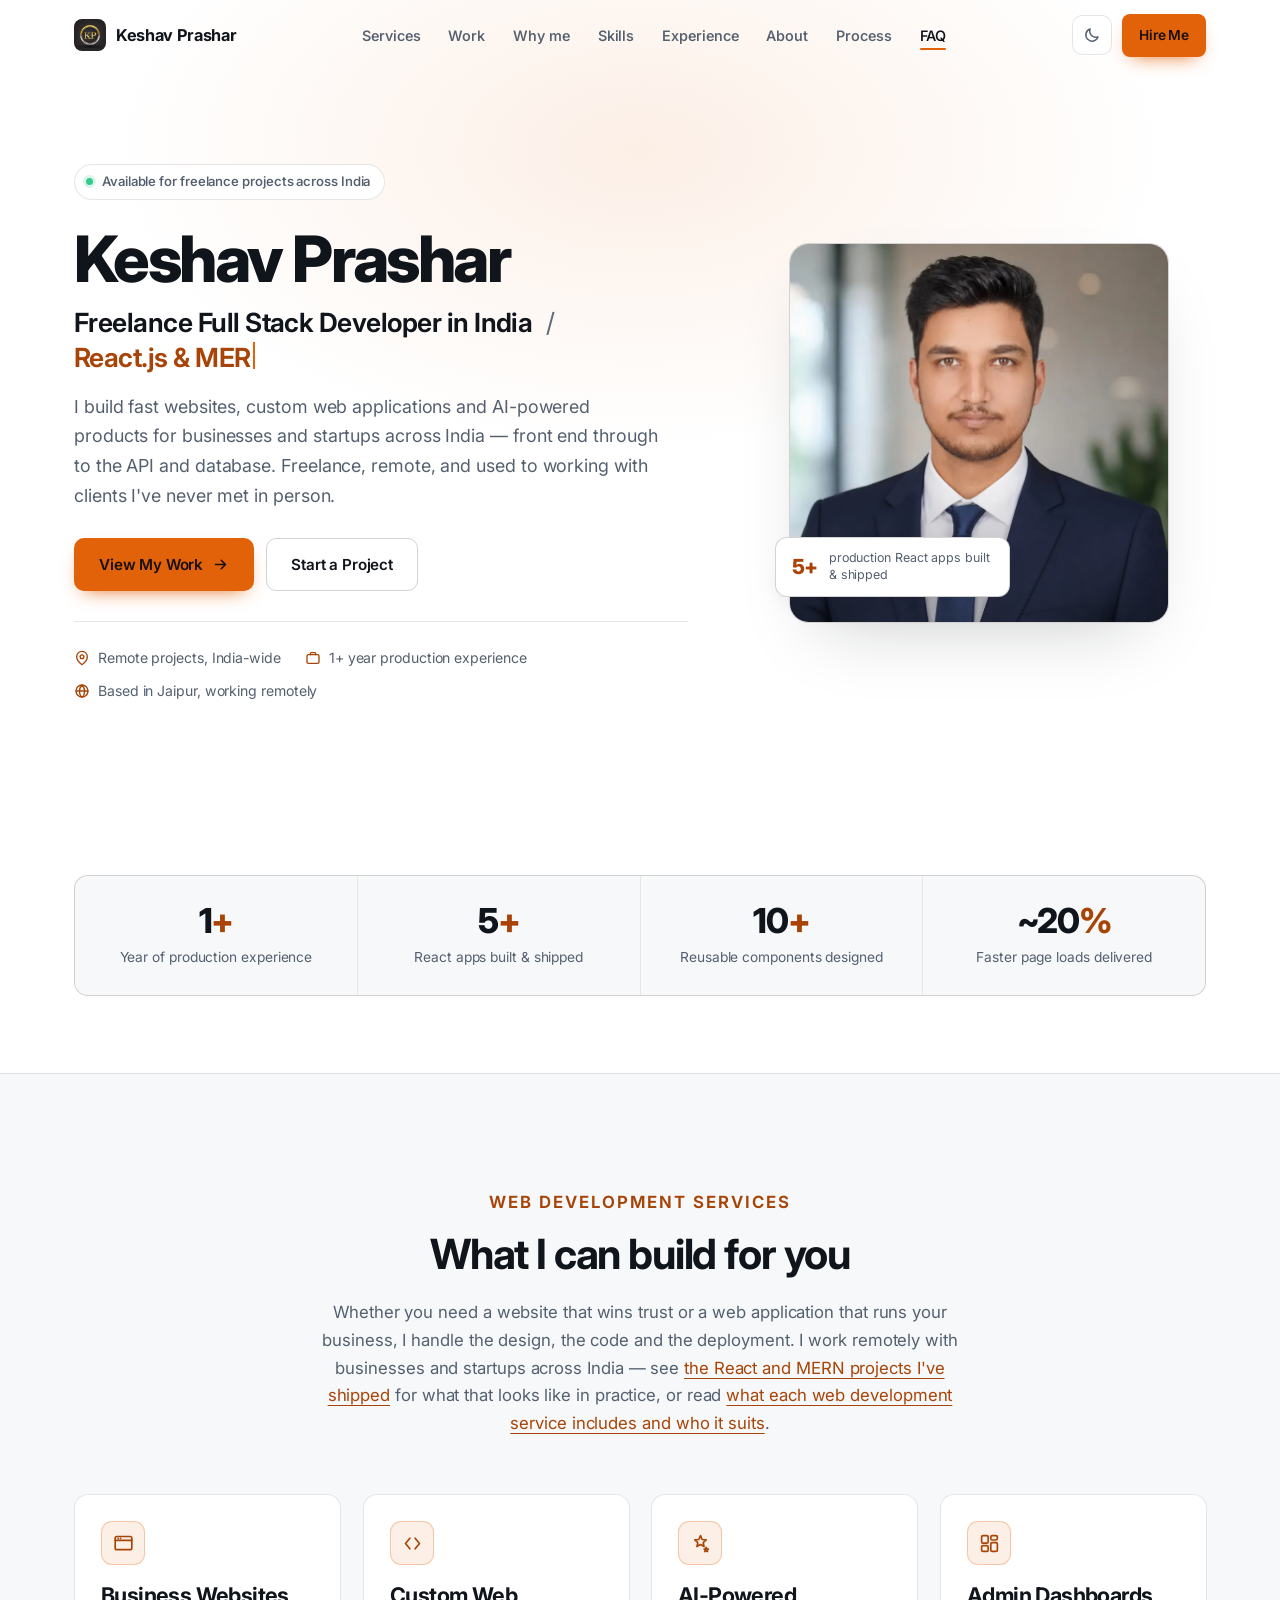
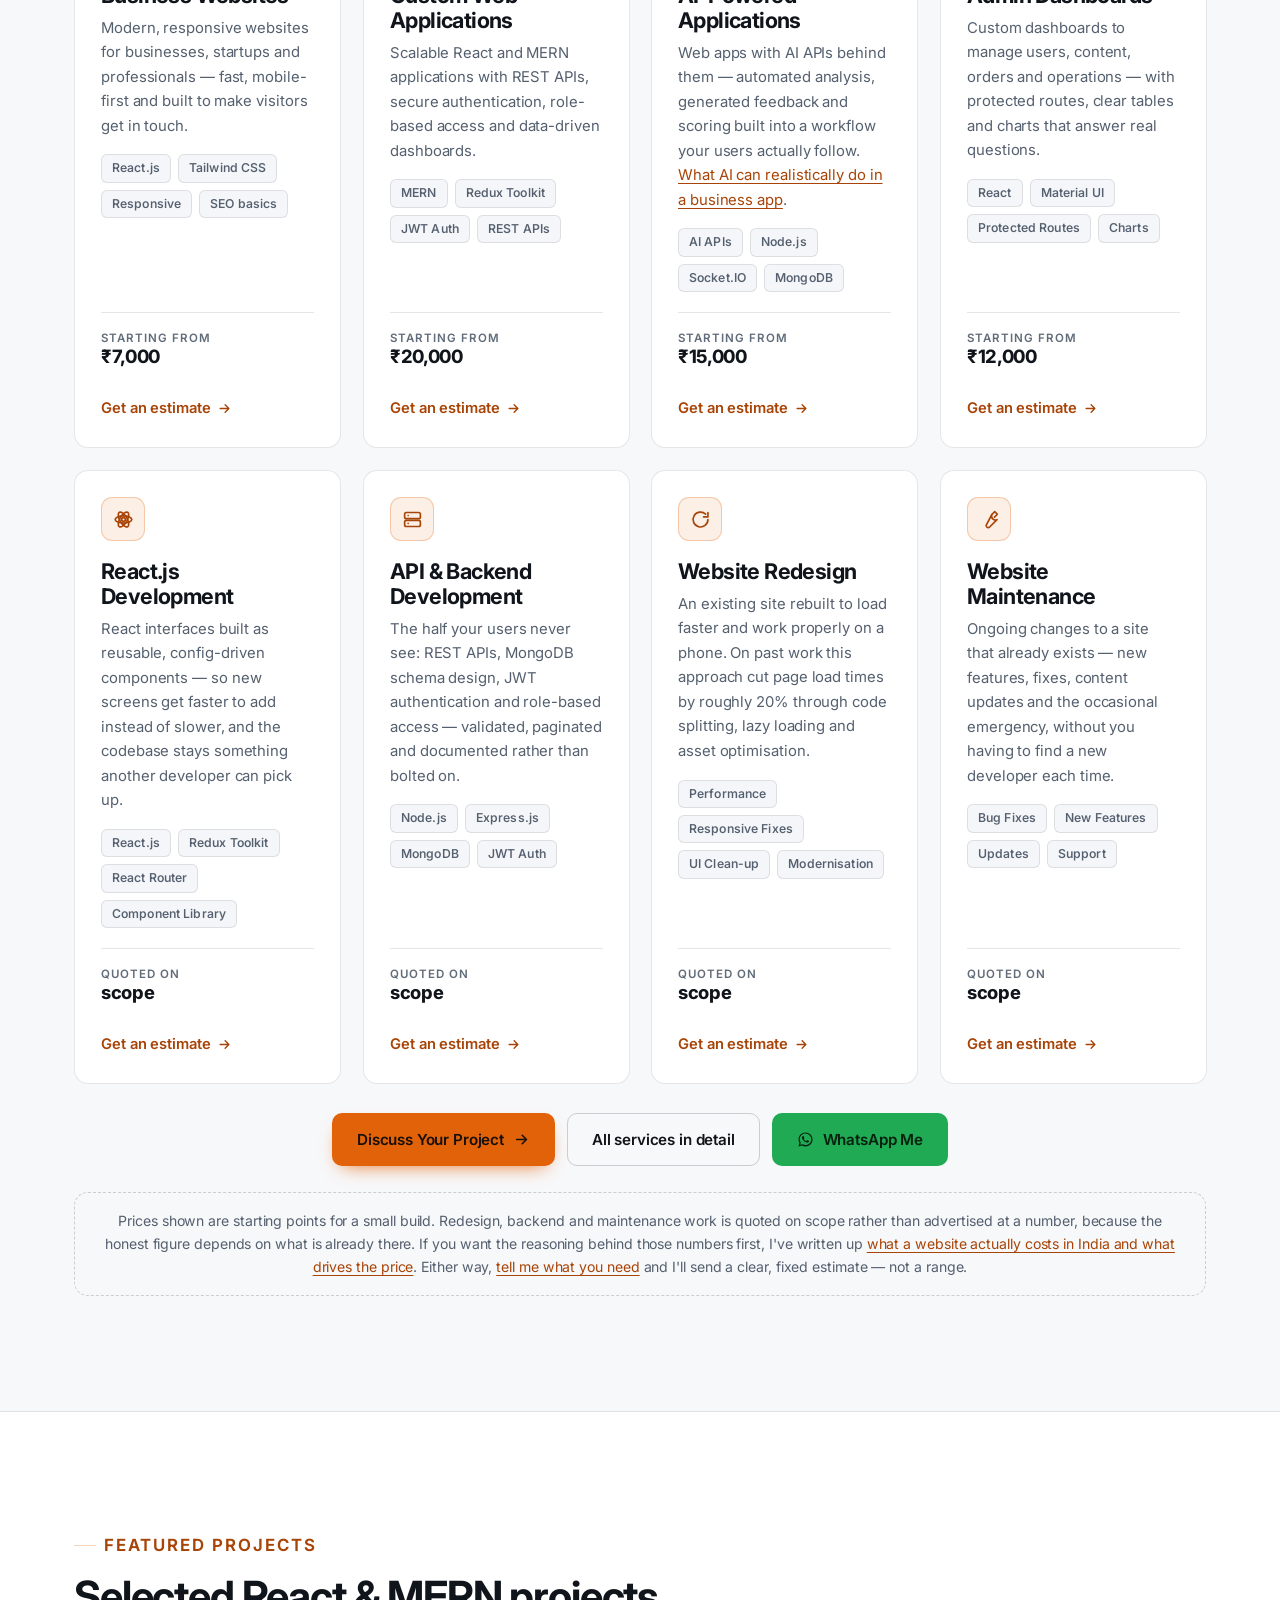
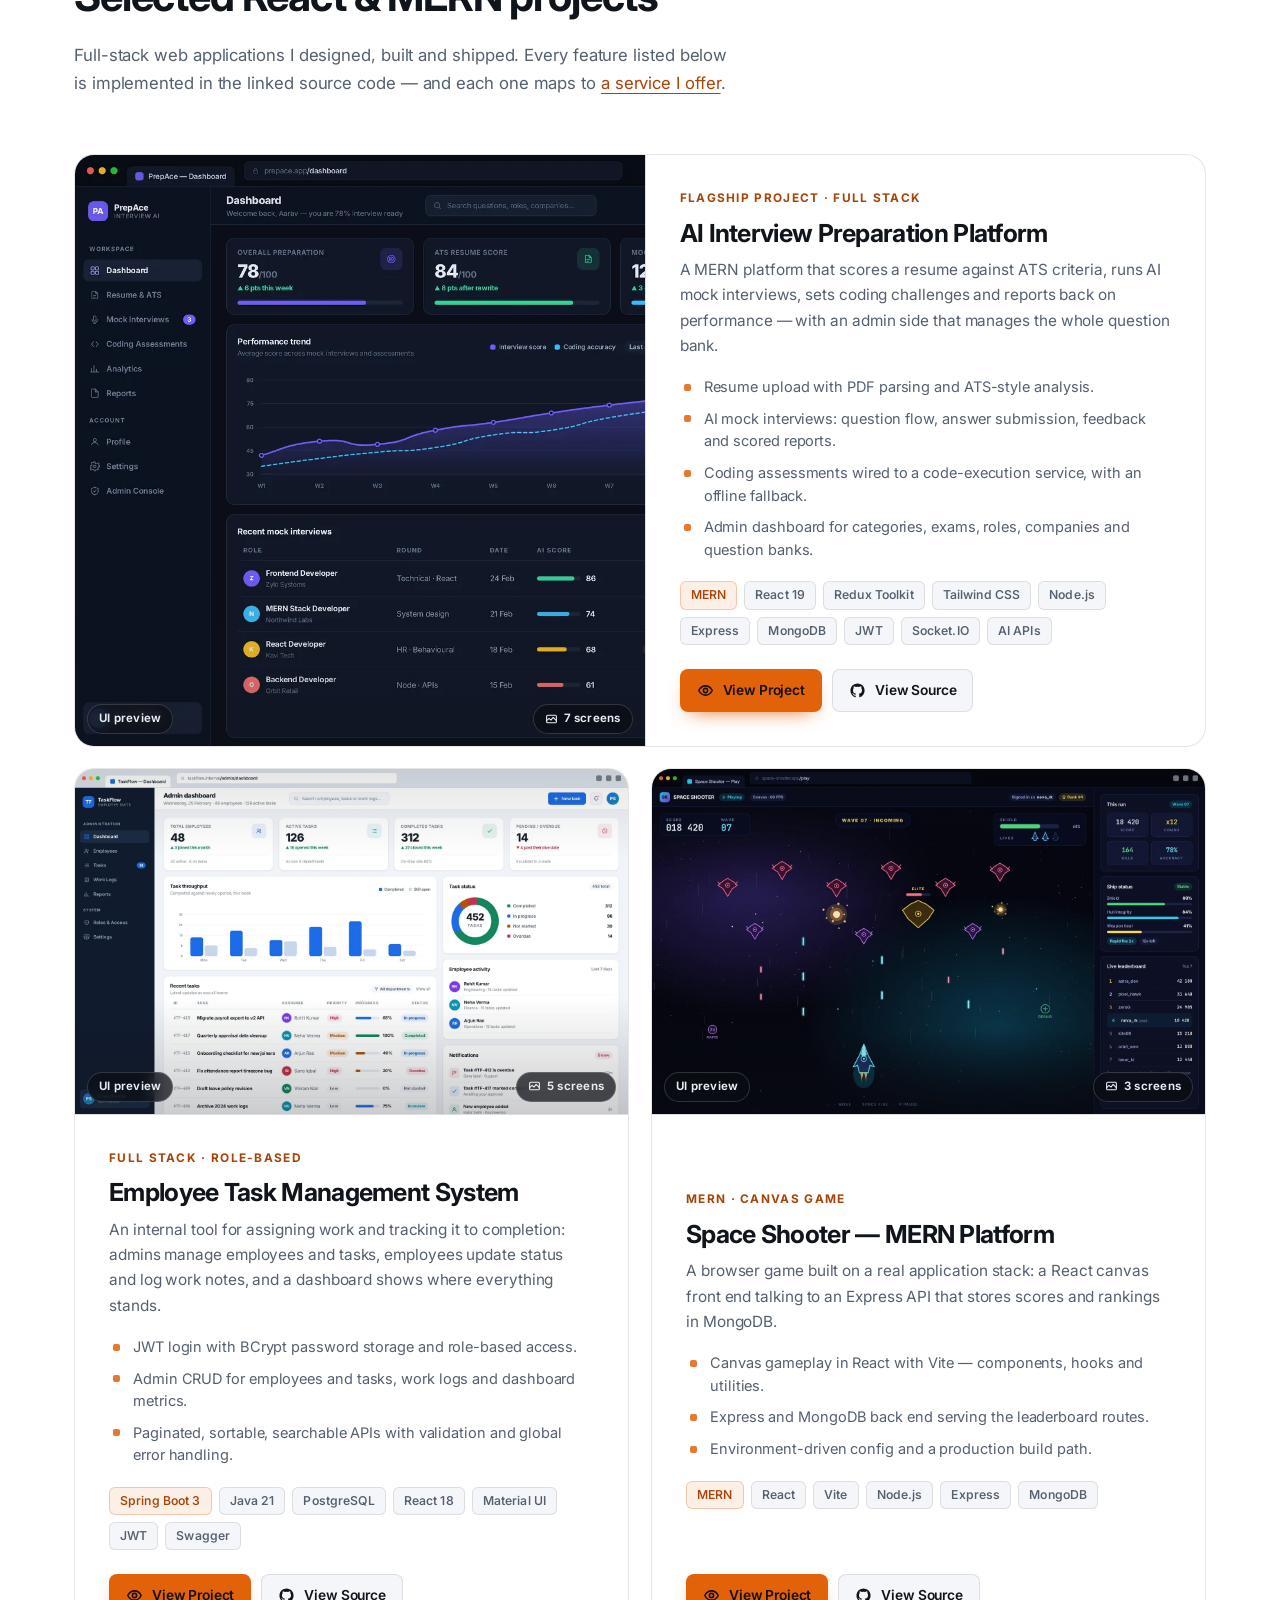
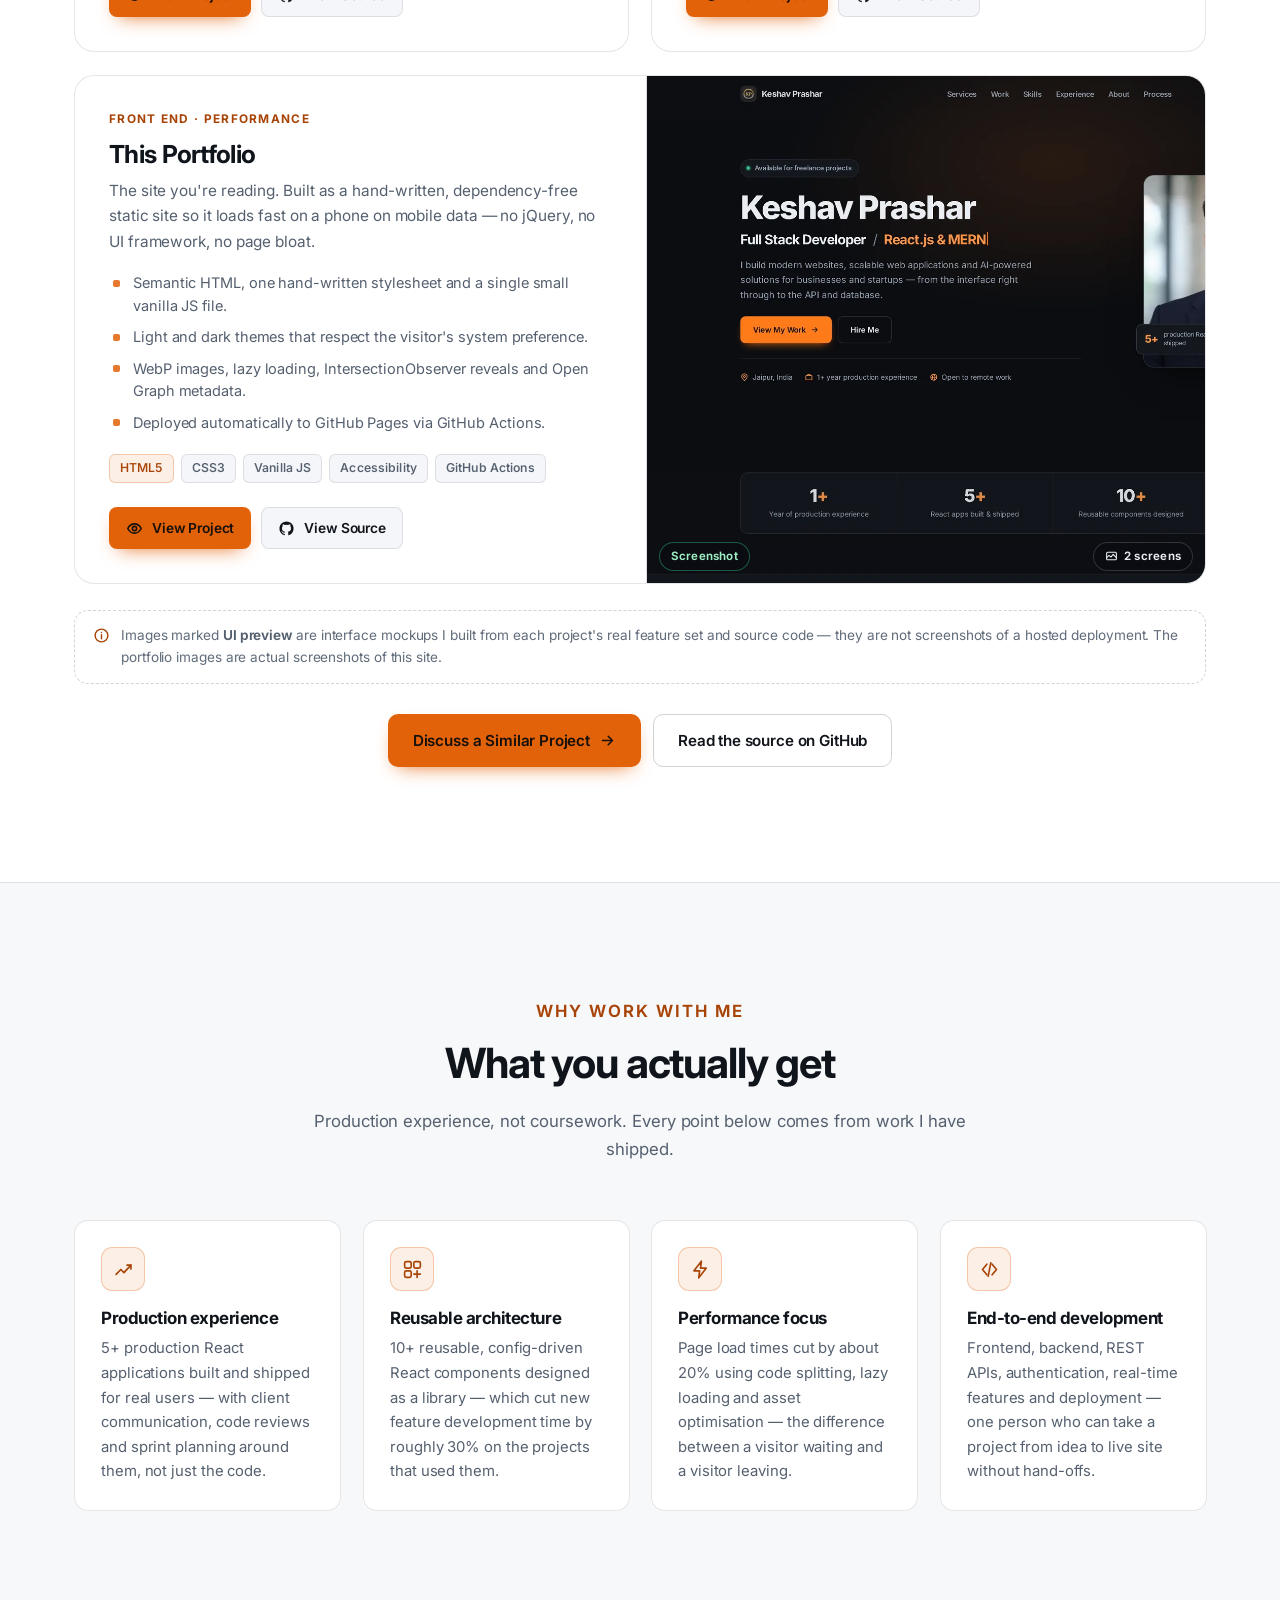
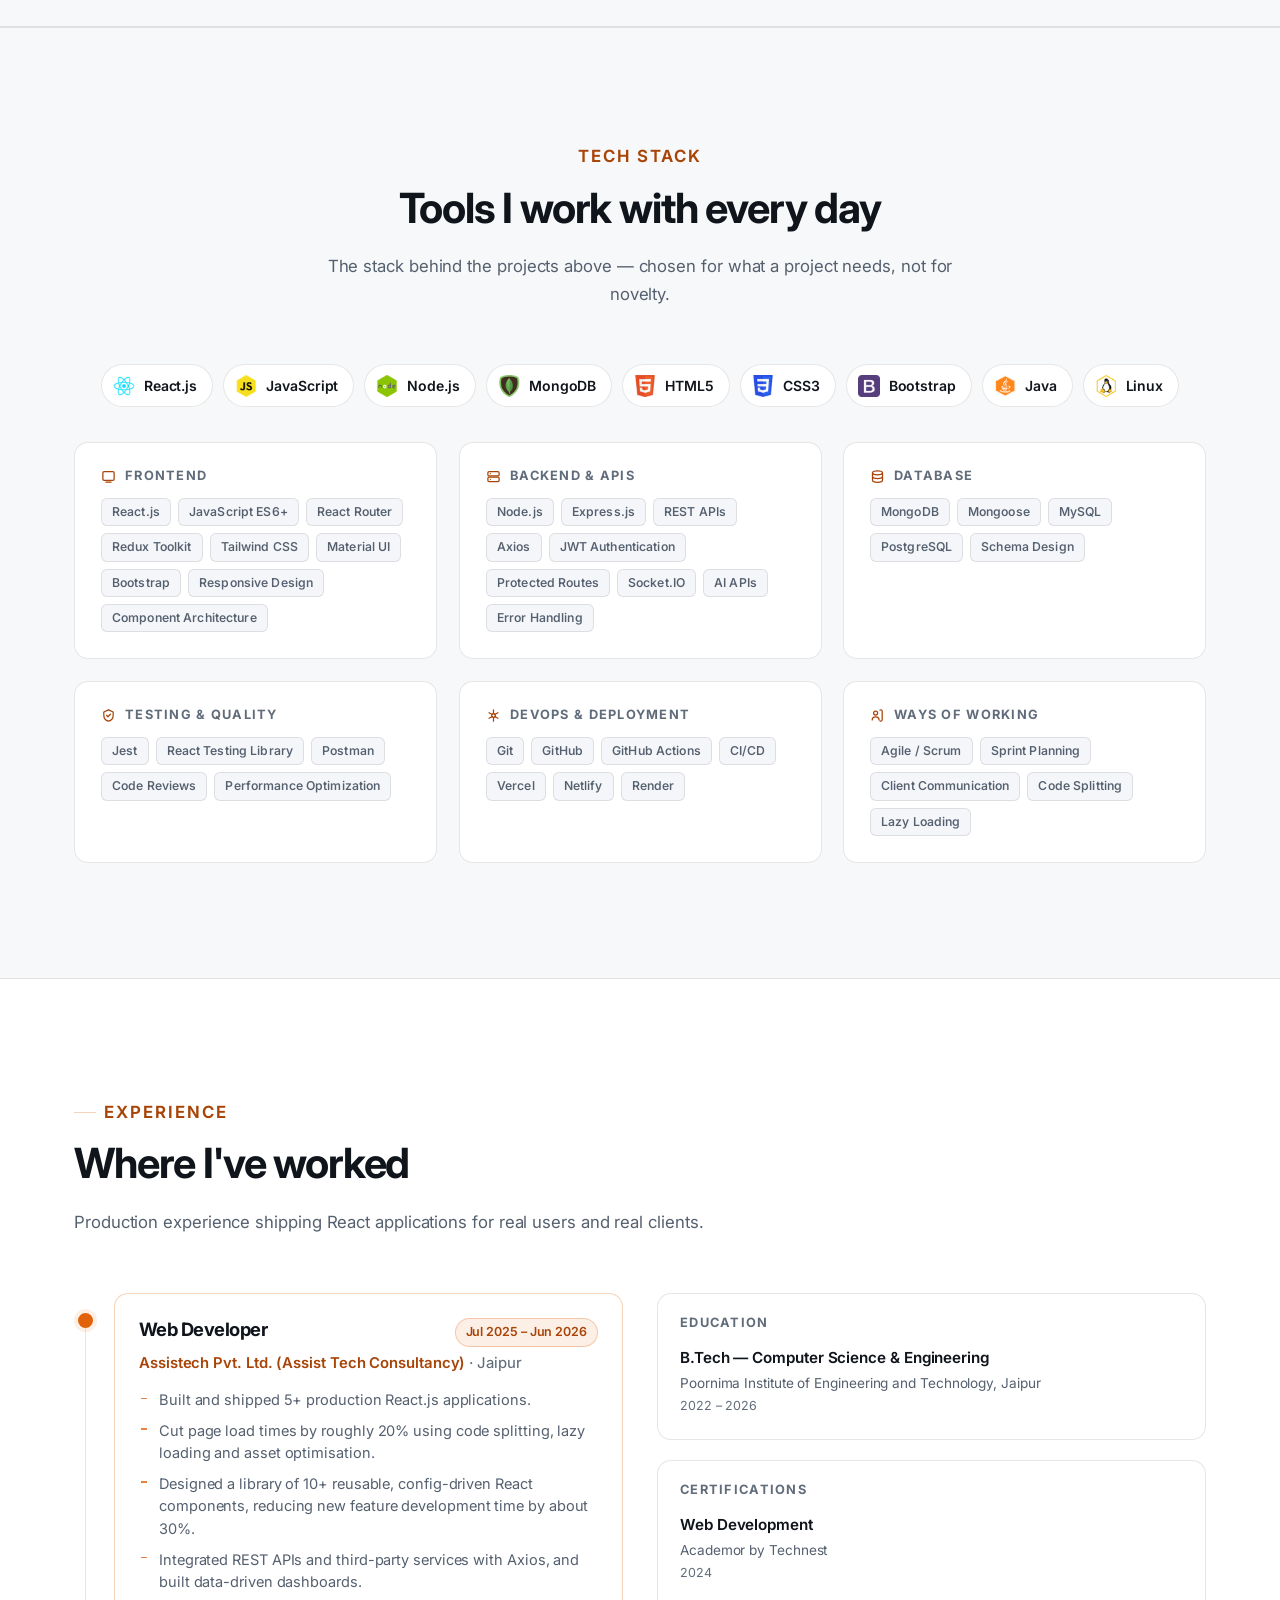
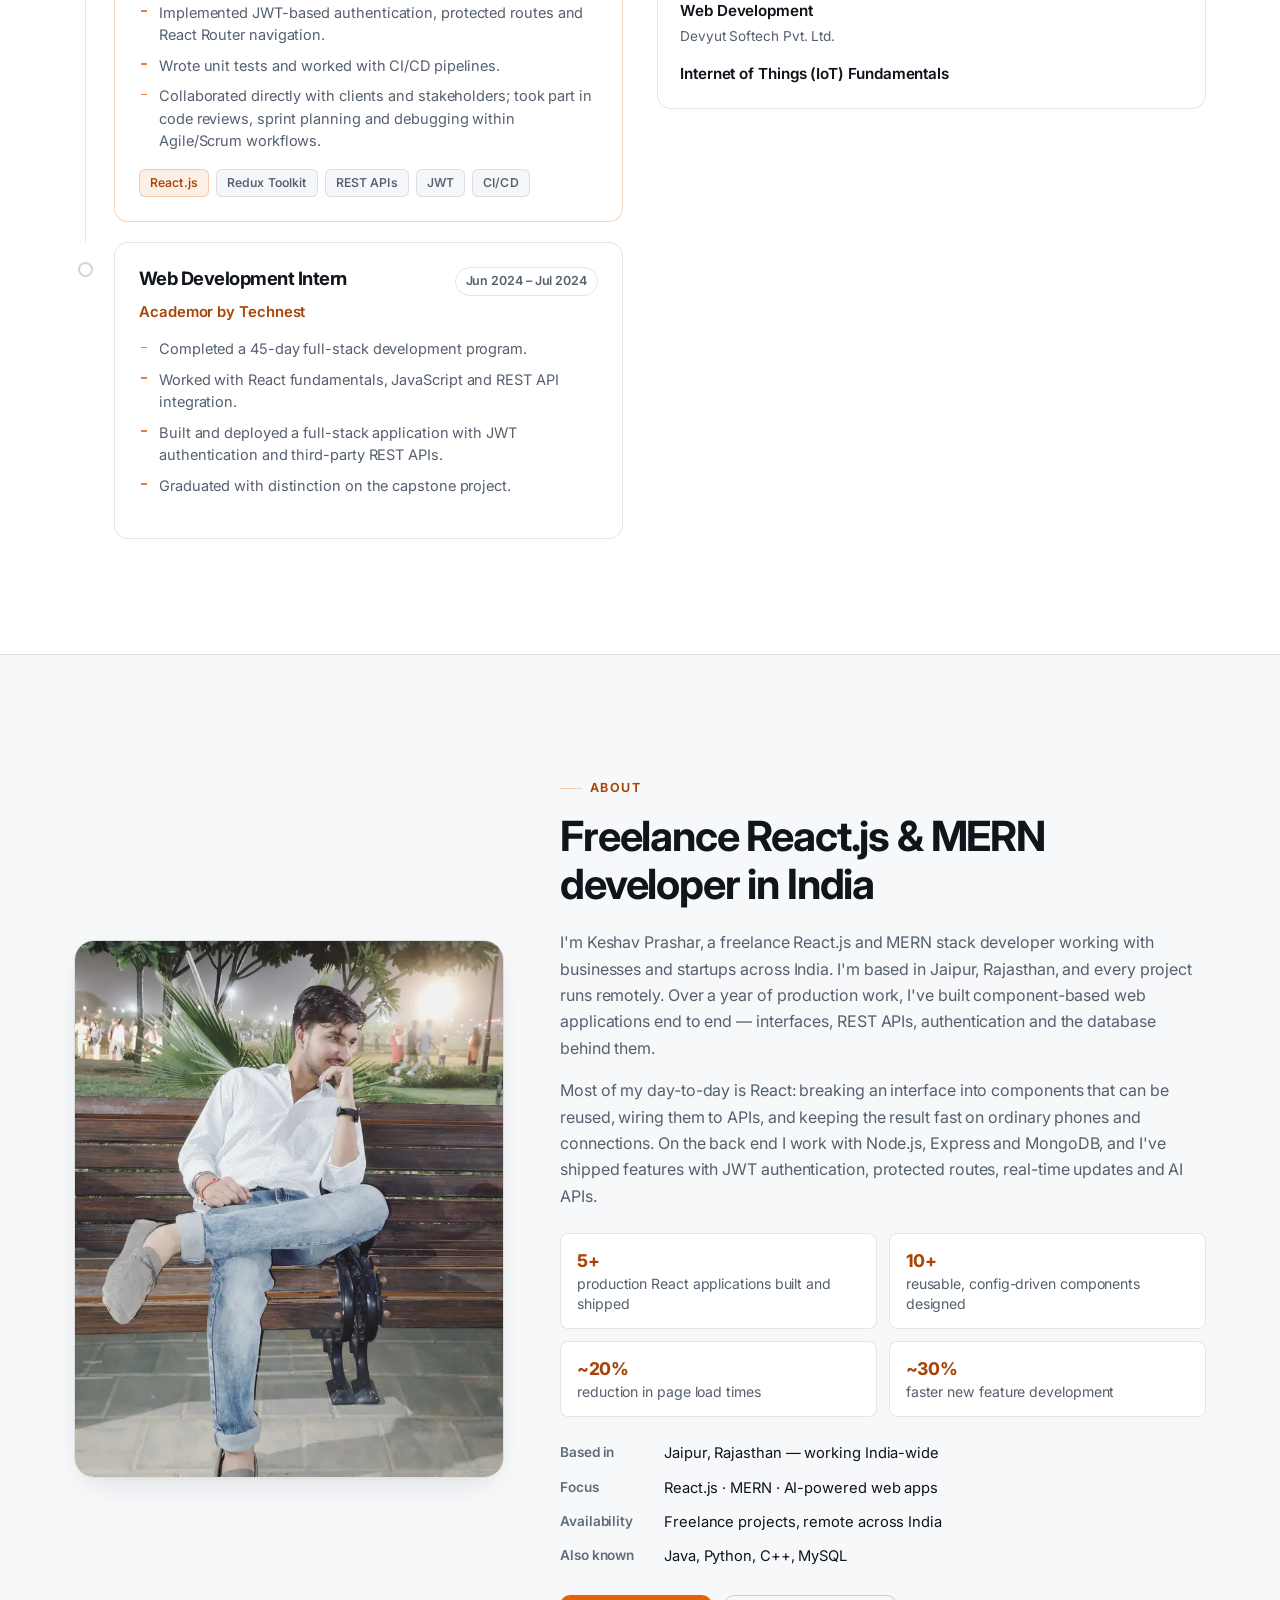
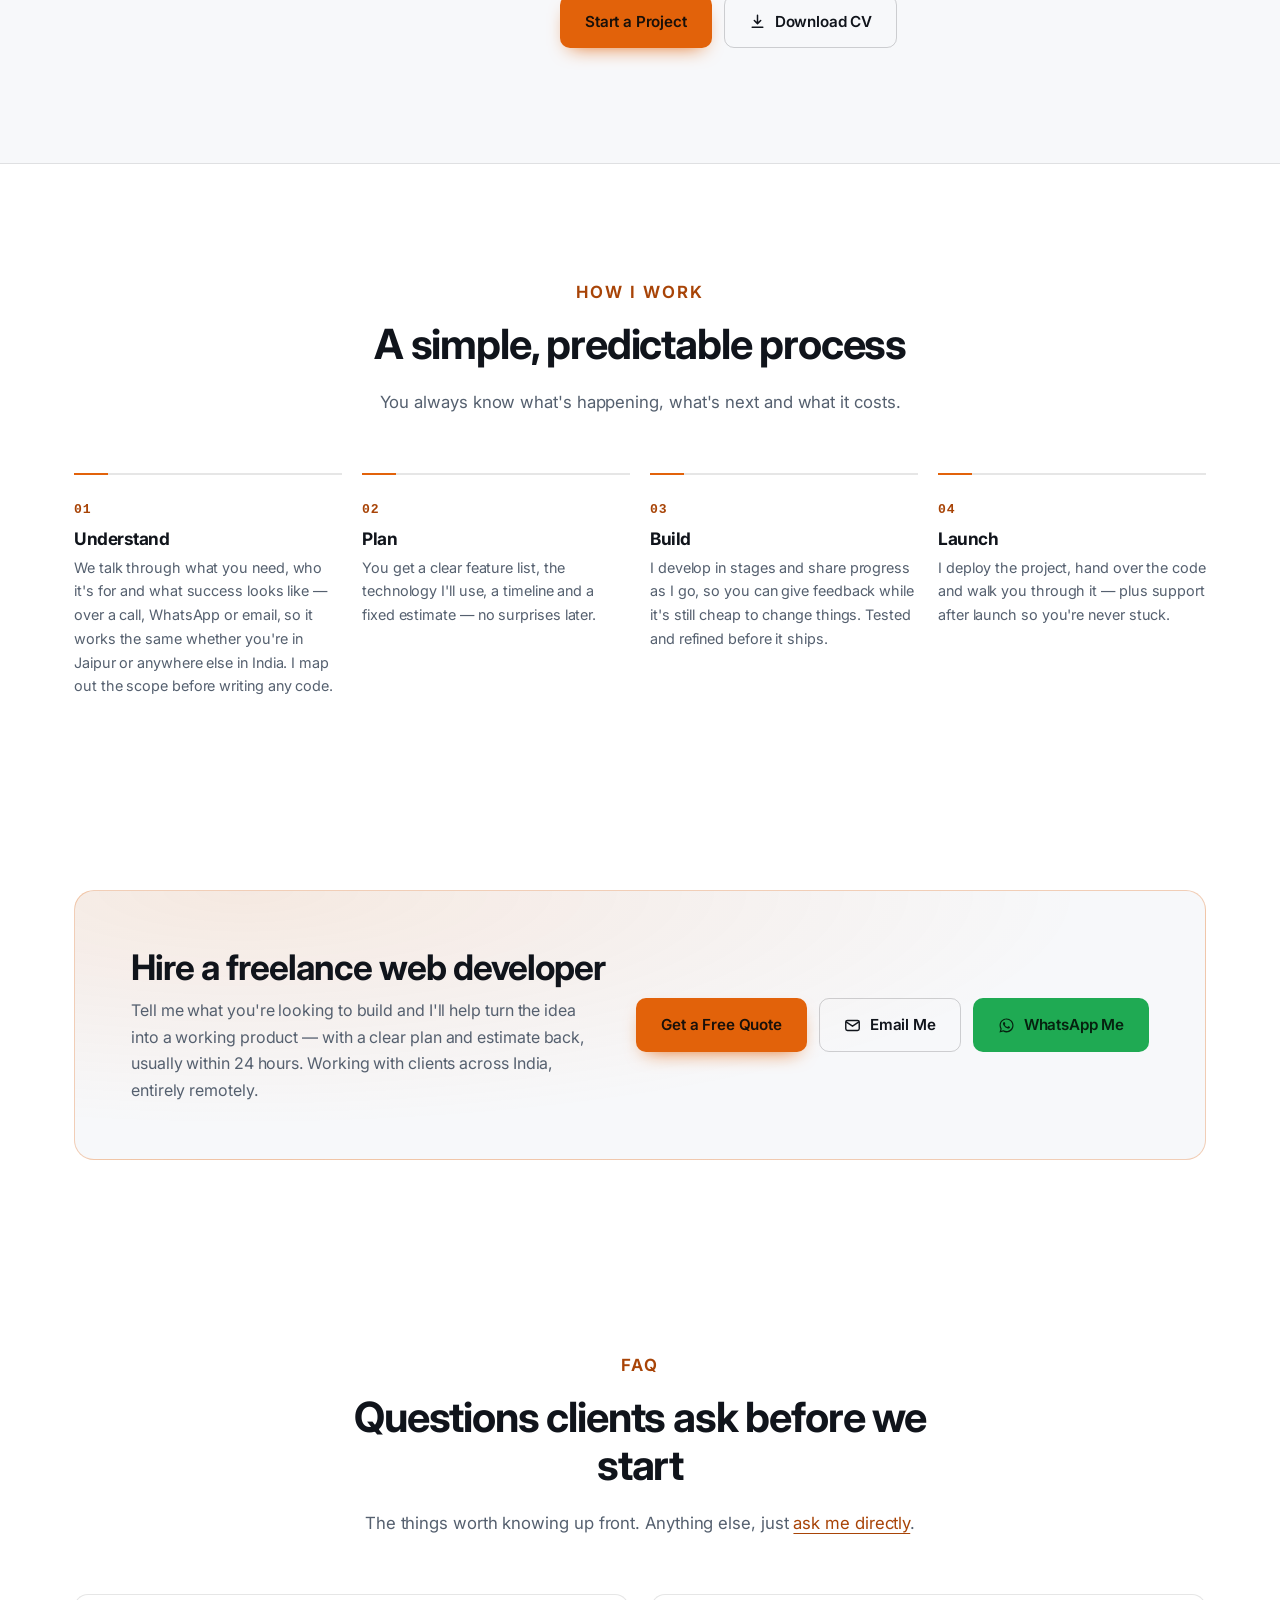
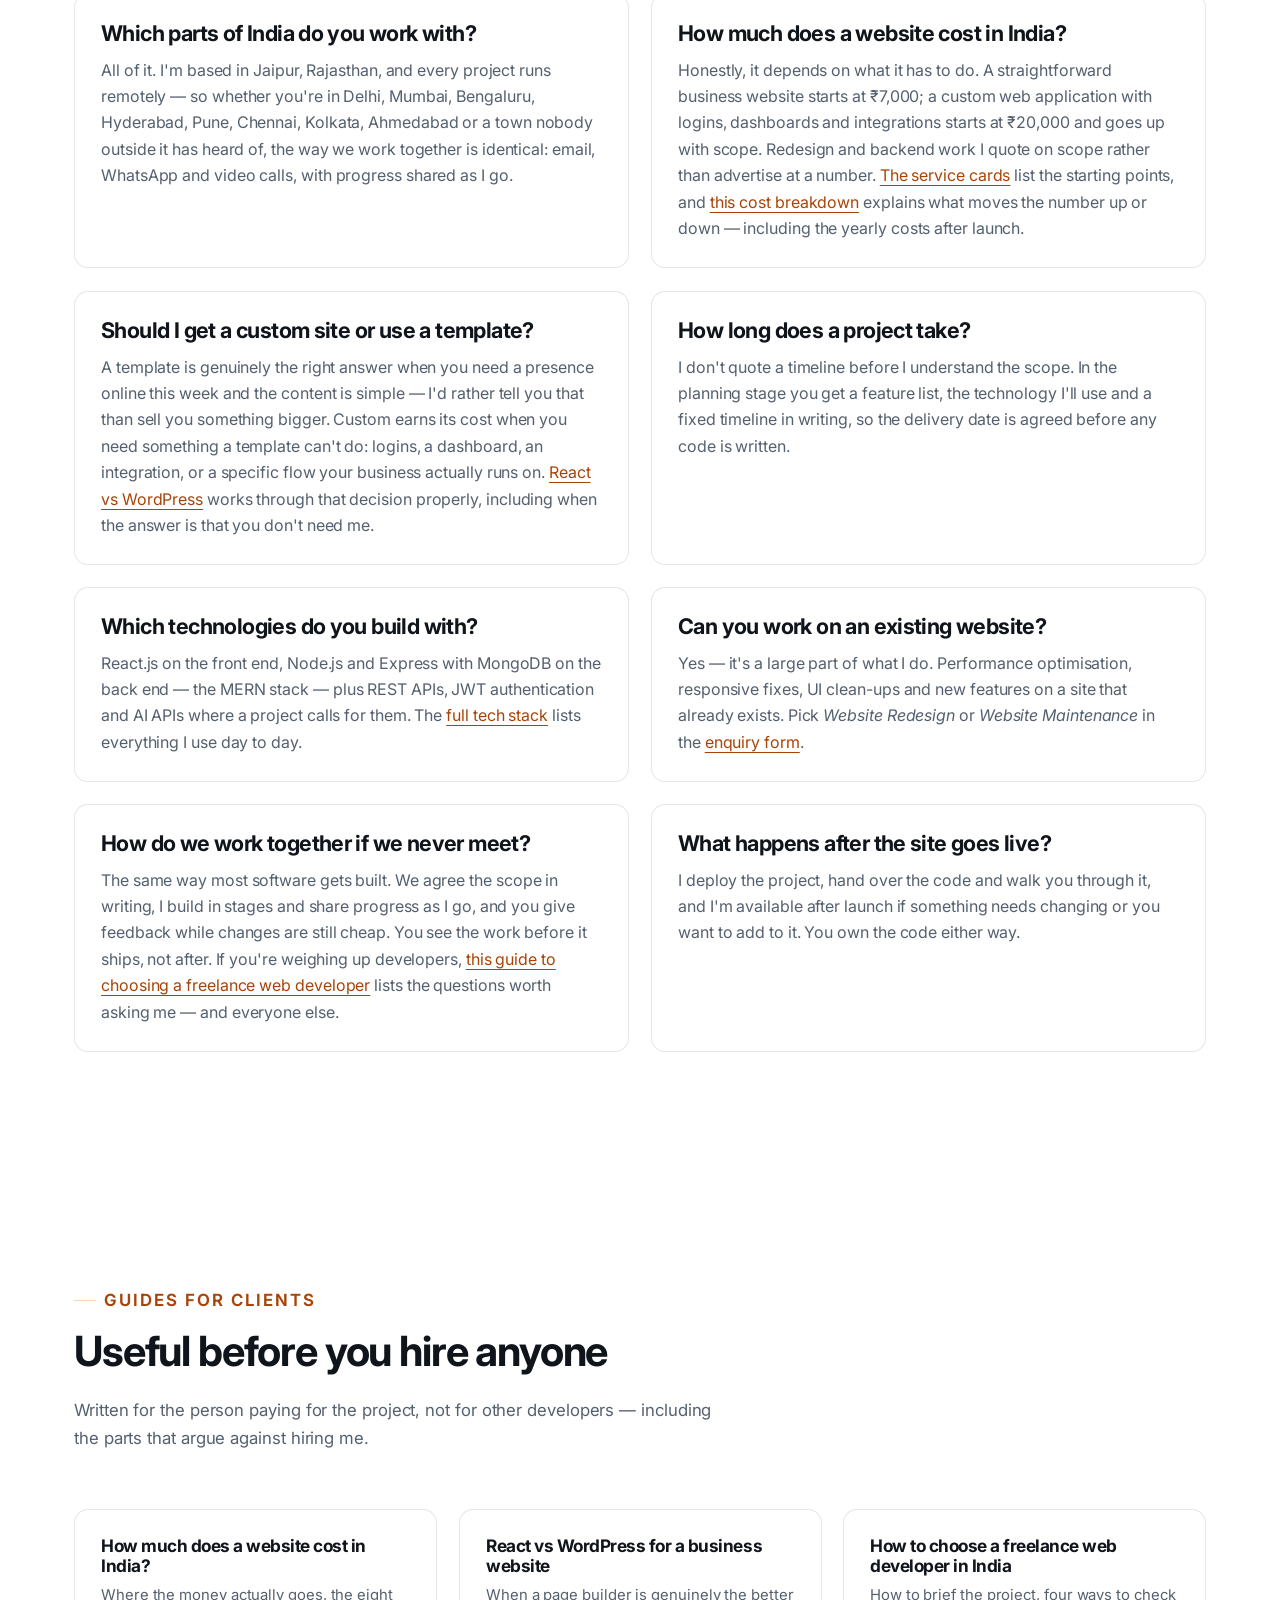
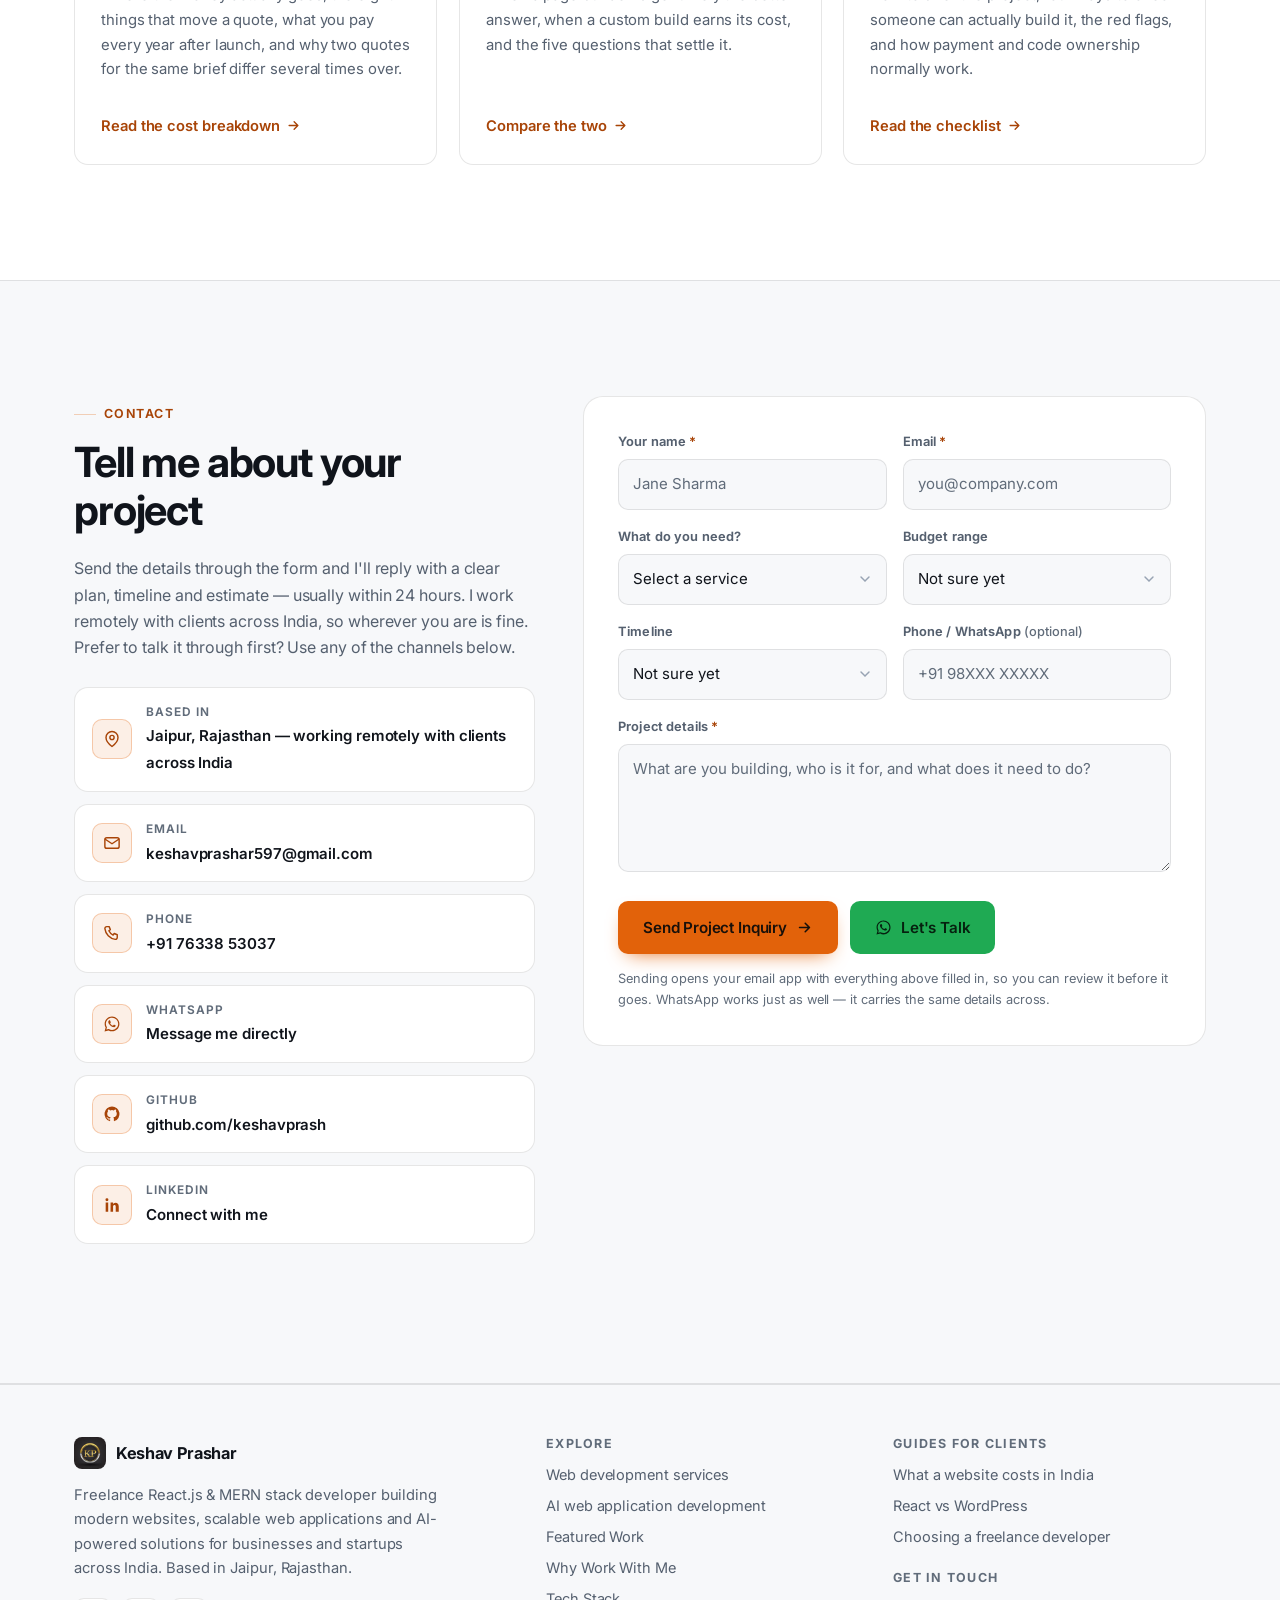
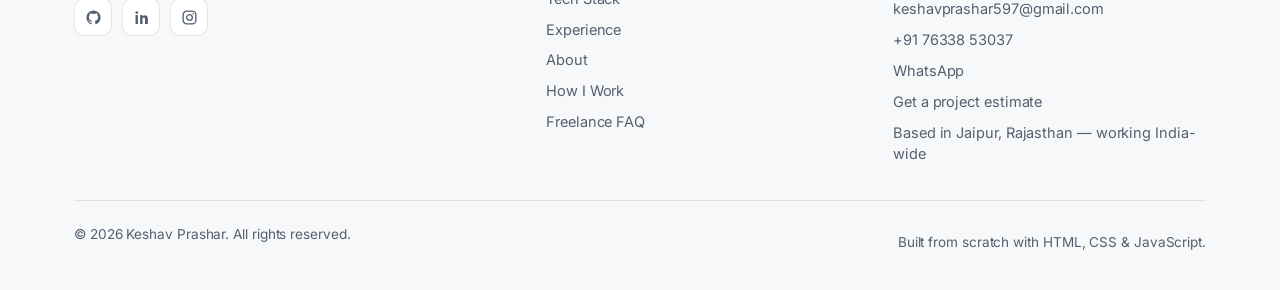
==== index.html @ 8e87baff "Fix font-swap layout shift, add AI landing page, make CTAs trackable Three changes, each from a meas" ====
<!DOCTYPE html>
<html lang="en-IN" data-theme="dark">

<head>
	<meta charset="utf-8">
	<meta name="viewport" content="width=device-width, initial-scale=1">
	<meta name="theme-color" content="#0b0d11">

	<title>Freelance React.js &amp; MERN Developer in India | Keshav Prashar</title>
	<meta name="description" content="Freelance React.js and MERN stack developer in India. I build custom websites, web applications and AI-powered products for businesses. Get a free quote.">
	<meta name="author" content="Keshav Prashar">
	<link rel="canonical" href="https://keshavprash.github.io/Keshav-Dev/">

	<!-- Crawling / indexing -->
	<meta name="robots" content="index, follow, max-snippet:-1, max-image-preview:large, max-video-preview:-1">
	<meta name="googlebot" content="index, follow, max-snippet:-1, max-image-preview:large, max-video-preview:-1">

	<!-- Google Search Console -->
	<meta name="google-site-verification" content="WVWA0VyrsJQJt9W31pIczeMIJRQKdl_PP8jG5xfUDJk" />

	<!-- Open Graph -->
	<meta property="og:type" content="website">
	<meta property="og:site_name" content="Keshav Prashar">
	<meta property="og:title" content="Freelance React.js &amp; MERN Developer in India | Keshav Prashar">
	<meta property="og:description" content="React.js, MERN and AI-powered web development for businesses and startups across India. Custom websites and web applications, built end to end. Freelance.">
	<meta property="og:image" content="https://keshavprash.github.io/Keshav-Dev/images/og-cover.jpg">
	<meta property="og:image:type" content="image/jpeg">
	<meta property="og:image:width" content="1200">
	<meta property="og:image:height" content="630">
	<meta property="og:image:alt" content="Keshav Prashar — freelance React.js &amp; MERN developer in India. Custom websites, web applications and AI-powered products.">
	<meta property="og:url" content="https://keshavprash.github.io/Keshav-Dev/">
	<meta property="og:locale" content="en_IN">

	<!-- Twitter -->
	<meta name="twitter:card" content="summary_large_image">
	<meta name="twitter:title" content="Freelance React.js &amp; MERN Developer in India | Keshav Prashar">
	<meta name="twitter:description" content="React.js, MERN and AI-powered web development for businesses and startups across India. Custom websites and web applications, built end to end. Freelance.">
	<meta name="twitter:image" content="https://keshavprash.github.io/Keshav-Dev/images/og-cover.jpg">
	<meta name="twitter:image:alt" content="Keshav Prashar — freelance React.js &amp; MERN developer in India. Custom websites, web applications and AI-powered products.">

	<link rel="icon" type="image/jpeg" href="images/kp.jpg">
	<link rel="apple-touch-icon" href="images/kp.jpg">

	<link rel="preconnect" href="https://fonts.googleapis.com">
	<link rel="preconnect" href="https://fonts.gstatic.com" crossorigin>
	<link rel="preload" as="image" type="image/webp" href="images/keshav-portrait.webp">
	<link href="https://fonts.googleapis.com/css2?family=Inter:wght@400;500;600;700;800&display=swap" rel="stylesheet">
	<link rel="stylesheet" href="css/style.css">

	<script>
		// Restore the visitor's saved theme before first paint.
		(function () {
			try {
				var saved = localStorage.getItem('kp-theme');
				if (saved === 'light' || saved === 'dark') {
					document.documentElement.setAttribute('data-theme', saved);
				} else if (window.matchMedia('(prefers-color-scheme: light)').matches) {
					document.documentElement.setAttribute('data-theme', 'light');
				}
				var tc = document.querySelector('meta[name="theme-color"]');
				if (tc && document.documentElement.getAttribute('data-theme') === 'light') {
					tc.setAttribute('content', '#ffffff');
				}
			} catch (e) { /* keep the default dark theme */ }
		})();
	</script>

	<script type="application/ld+json">
	{
		"@context": "https://schema.org",
		"@graph": [
			{
				"@type": "WebSite",
				"@id": "https://keshavprash.github.io/Keshav-Dev/#website",
				"url": "https://keshavprash.github.io/Keshav-Dev/",
				"name": "Keshav Prashar — Freelance React.js and MERN Developer in India",
				"description": "Portfolio of Keshav Prashar, a freelance React.js and MERN stack developer working with businesses and startups across India, building custom websites, web applications and AI-powered products.",
				"inLanguage": "en-IN",
				"publisher": {
					"@id": "https://keshavprash.github.io/Keshav-Dev/#person"
				}
			},
			{
				"@type": "ProfilePage",
				"@id": "https://keshavprash.github.io/Keshav-Dev/#webpage",
				"url": "https://keshavprash.github.io/Keshav-Dev/",
				"name": "Freelance React.js & MERN Developer in India | Keshav Prashar",
				"description": "Freelance React.js and MERN stack developer in India. I build custom websites, web applications and AI-powered products for businesses.",
				"isPartOf": {
					"@id": "https://keshavprash.github.io/Keshav-Dev/#website"
				},
				"about": {
					"@id": "https://keshavprash.github.io/Keshav-Dev/#person"
				},
				"mainEntity": {
					"@id": "https://keshavprash.github.io/Keshav-Dev/#person"
				},
				"primaryImageOfPage": {
					"@id": "https://keshavprash.github.io/Keshav-Dev/#portrait"
				},
				"hasPart": {
					"@id": "https://keshavprash.github.io/Keshav-Dev/#projects"
				},
				"inLanguage": "en-IN"
			},
			{
				"@type": "ImageObject",
				"@id": "https://keshavprash.github.io/Keshav-Dev/#portrait",
				"url": "https://keshavprash.github.io/Keshav-Dev/images/keshav-portrait.jpg",
				"contentUrl": "https://keshavprash.github.io/Keshav-Dev/images/keshav-portrait.jpg",
				"width": 760,
				"height": 760,
				"caption": "Keshav Prashar, freelance React.js and MERN full stack developer working across India"
			},
			{
				"@type": "Person",
				"@id": "https://keshavprash.github.io/Keshav-Dev/#person",
				"name": "Keshav Prashar",
				"jobTitle": "Freelance React.js & MERN Stack Developer",
				"description": "Freelance React.js and MERN stack developer working with businesses and startups across India, building custom websites, scalable web applications and AI-powered products. Based in Jaipur, Rajasthan.",
				"email": "mailto:keshavprashar597@gmail.com",
				"telephone": "+91-7633853037",
				"url": "https://keshavprash.github.io/Keshav-Dev/",
				"image": {
					"@id": "https://keshavprash.github.io/Keshav-Dev/#portrait"
				},
				"mainEntityOfPage": {
					"@id": "https://keshavprash.github.io/Keshav-Dev/#webpage"
				},
				"address": {
					"@type": "PostalAddress",
					"addressLocality": "Jaipur",
					"addressRegion": "Rajasthan",
					"addressCountry": "IN"
				},
				"workLocation": {
					"@type": "Place",
					"address": {
						"@type": "PostalAddress",
						"addressLocality": "Jaipur",
						"addressRegion": "Rajasthan",
						"addressCountry": "IN"
					}
				},
				"hasOccupation": {
					"@type": "Occupation",
					"name": "React.js and MERN Stack Developer",
					"occupationLocation": {
						"@type": "Country",
						"name": "India"
					},
					"skills": "React.js, MERN stack, Node.js, Express.js, MongoDB, REST APIs, JWT authentication, AI API integration"
				},
				"areaServed": [
					{
						"@type": "Country",
						"name": "India"
					},
					{
						"@type": "State",
						"name": "Rajasthan"
					},
					{
						"@type": "City",
						"name": "Jaipur"
					}
				],
				"contactPoint": {
					"@type": "ContactPoint",
					"contactType": "Project enquiries",
					"email": "keshavprashar597@gmail.com",
					"telephone": "+91-7633853037",
					"areaServed": "IN",
					"availableLanguage": [
						"English"
					]
				},
				"alumniOf": {
					"@type": "CollegeOrUniversity",
					"name": "Poornima Institute of Engineering and Technology, Jaipur"
				},
				"knowsAbout": [
					"React.js",
					"MERN Stack",
					"Node.js",
					"Express.js",
					"MongoDB",
					"REST APIs",
					"Redux Toolkit",
					"JWT Authentication",
					"Socket.IO",
					"AI API integration",
					"Custom web application development",
					"Responsive web design"
				],
				"makesOffer": [
					{
						"@type": "Offer",
						"itemOffered": {
							"@id": "https://keshavprash.github.io/Keshav-Dev/#service-business-website"
						},
						"priceSpecification": {
							"@type": "PriceSpecification",
							"minPrice": 7000,
							"priceCurrency": "INR"
						}
					},
					{
						"@type": "Offer",
						"itemOffered": {
							"@id": "https://keshavprash.github.io/Keshav-Dev/#service-web-application"
						},
						"priceSpecification": {
							"@type": "PriceSpecification",
							"minPrice": 20000,
							"priceCurrency": "INR"
						}
					},
					{
						"@type": "Offer",
						"itemOffered": {
							"@id": "https://keshavprash.github.io/Keshav-Dev/#service-ai-application"
						},
						"priceSpecification": {
							"@type": "PriceSpecification",
							"minPrice": 15000,
							"priceCurrency": "INR"
						}
					},
					{
						"@type": "Offer",
						"itemOffered": {
							"@id": "https://keshavprash.github.io/Keshav-Dev/#service-admin-dashboard"
						},
						"priceSpecification": {
							"@type": "PriceSpecification",
							"minPrice": 12000,
							"priceCurrency": "INR"
						}
					},
					{
						"@type": "Offer",
						"itemOffered": {
							"@id": "https://keshavprash.github.io/Keshav-Dev/#service-react-development"
						}
					},
					{
						"@type": "Offer",
						"itemOffered": {
							"@id": "https://keshavprash.github.io/Keshav-Dev/#service-api-backend"
						}
					},
					{
						"@type": "Offer",
						"itemOffered": {
							"@id": "https://keshavprash.github.io/Keshav-Dev/#service-website-redesign"
						}
					},
					{
						"@type": "Offer",
						"itemOffered": {
							"@id": "https://keshavprash.github.io/Keshav-Dev/#service-website-maintenance"
						}
					}
				],
				"sameAs": [
					"https://github.com/keshavprash",
					"https://www.linkedin.com/in/keshav-prashar-9277b2256",
					"https://www.instagram.com/keshav_prashar_00/"
				]
			},
			{
				"@type": "Service",
				"@id": "https://keshavprash.github.io/Keshav-Dev/#service-business-website",
				"name": "Business Website Development",
				"description": "Modern, responsive websites for businesses, startups and professionals — fast, mobile-first and built to make visitors get in touch.",
				"serviceType": "Website development",
				"provider": {
					"@id": "https://keshavprash.github.io/Keshav-Dev/#person"
				},
				"areaServed": [
					{
						"@type": "Country",
						"name": "India"
					},
					{
						"@type": "State",
						"name": "Rajasthan"
					},
					{
						"@type": "City",
						"name": "Jaipur"
					}
				],
				"url": "https://keshavprash.github.io/Keshav-Dev/services/"
			},
			{
				"@type": "Service",
				"@id": "https://keshavprash.github.io/Keshav-Dev/#service-web-application",
				"name": "Custom Web Application Development",
				"description": "Scalable React and MERN applications with REST APIs, secure authentication, role-based access and data-driven dashboards.",
				"serviceType": "Web application development",
				"provider": {
					"@id": "https://keshavprash.github.io/Keshav-Dev/#person"
				},
				"areaServed": [
					{
						"@type": "Country",
						"name": "India"
					},
					{
						"@type": "State",
						"name": "Rajasthan"
					},
					{
						"@type": "City",
						"name": "Jaipur"
					}
				],
				"url": "https://keshavprash.github.io/Keshav-Dev/services/"
			},
			{
				"@type": "Service",
				"@id": "https://keshavprash.github.io/Keshav-Dev/#service-ai-application",
				"name": "AI-Powered Web Application Development",
				"description": "Web apps with AI APIs behind them — automated analysis, generated feedback and scoring built into a workflow your users actually follow.",
				"serviceType": "AI web application development",
				"provider": {
					"@id": "https://keshavprash.github.io/Keshav-Dev/#person"
				},
				"areaServed": [
					{
						"@type": "Country",
						"name": "India"
					},
					{
						"@type": "State",
						"name": "Rajasthan"
					},
					{
						"@type": "City",
						"name": "Jaipur"
					}
				],
				"url": "https://keshavprash.github.io/Keshav-Dev/services/"
			},
			{
				"@type": "Service",
				"@id": "https://keshavprash.github.io/Keshav-Dev/#service-admin-dashboard",
				"name": "Admin Dashboard Development",
				"description": "Custom dashboards to manage users, content, orders and operations — with protected routes, clear tables and charts that answer real questions.",
				"serviceType": "Admin dashboard development",
				"provider": {
					"@id": "https://keshavprash.github.io/Keshav-Dev/#person"
				},
				"areaServed": [
					{
						"@type": "Country",
						"name": "India"
					},
					{
						"@type": "State",
						"name": "Rajasthan"
					},
					{
						"@type": "City",
						"name": "Jaipur"
					}
				],
				"url": "https://keshavprash.github.io/Keshav-Dev/services/"
			},
			{
				"@type": "Service",
				"@id": "https://keshavprash.github.io/Keshav-Dev/#service-react-development",
				"name": "React.js Development",
				"description": "React interfaces built as reusable, config-driven components, so new screens get faster to add instead of slower.",
				"serviceType": "React.js development",
				"provider": {
					"@id": "https://keshavprash.github.io/Keshav-Dev/#person"
				},
				"areaServed": [
					{
						"@type": "Country",
						"name": "India"
					},
					{
						"@type": "State",
						"name": "Rajasthan"
					},
					{
						"@type": "City",
						"name": "Jaipur"
					}
				],
				"url": "https://keshavprash.github.io/Keshav-Dev/services/"
			},
			{
				"@type": "Service",
				"@id": "https://keshavprash.github.io/Keshav-Dev/#service-api-backend",
				"name": "API and Backend Development",
				"description": "REST APIs, MongoDB schema design, JWT authentication and role-based access — validated, paginated and documented.",
				"serviceType": "Backend and API development",
				"provider": {
					"@id": "https://keshavprash.github.io/Keshav-Dev/#person"
				},
				"areaServed": [
					{
						"@type": "Country",
						"name": "India"
					},
					{
						"@type": "State",
						"name": "Rajasthan"
					},
					{
						"@type": "City",
						"name": "Jaipur"
					}
				],
				"url": "https://keshavprash.github.io/Keshav-Dev/services/"
			},
			{
				"@type": "Service",
				"@id": "https://keshavprash.github.io/Keshav-Dev/#service-website-redesign",
				"name": "Website Redesign and Modernisation",
				"description": "An existing site rebuilt to load faster and work properly on a phone, through code splitting, lazy loading and asset optimisation.",
				"serviceType": "Website redesign",
				"provider": {
					"@id": "https://keshavprash.github.io/Keshav-Dev/#person"
				},
				"areaServed": [
					{
						"@type": "Country",
						"name": "India"
					},
					{
						"@type": "State",
						"name": "Rajasthan"
					},
					{
						"@type": "City",
						"name": "Jaipur"
					}
				],
				"url": "https://keshavprash.github.io/Keshav-Dev/services/"
			},
			{
				"@type": "Service",
				"@id": "https://keshavprash.github.io/Keshav-Dev/#service-website-maintenance",
				"name": "Website Maintenance and Support",
				"description": "Ongoing changes to a site that already exists — new features, fixes, content updates and support after launch.",
				"serviceType": "Website maintenance",
				"provider": {
					"@id": "https://keshavprash.github.io/Keshav-Dev/#person"
				},
				"areaServed": [
					{
						"@type": "Country",
						"name": "India"
					},
					{
						"@type": "State",
						"name": "Rajasthan"
					},
					{
						"@type": "City",
						"name": "Jaipur"
					}
				],
				"url": "https://keshavprash.github.io/Keshav-Dev/services/"
			},
			{
				"@type": "ItemList",
				"@id": "https://keshavprash.github.io/Keshav-Dev/#projects",
				"name": "Selected React and MERN projects by Keshav Prashar",
				"numberOfItems": 4,
				"itemListElement": [
					{
						"@type": "ListItem",
						"position": 1,
						"item": {
							"@id": "https://keshavprash.github.io/Keshav-Dev/#project-ai-interview"
						}
					},
					{
						"@type": "ListItem",
						"position": 2,
						"item": {
							"@id": "https://keshavprash.github.io/Keshav-Dev/#project-employee-task"
						}
					},
					{
						"@type": "ListItem",
						"position": 3,
						"item": {
							"@id": "https://keshavprash.github.io/Keshav-Dev/#project-space-shooter"
						}
					},
					{
						"@type": "ListItem",
						"position": 4,
						"item": {
							"@id": "https://keshavprash.github.io/Keshav-Dev/#project-portfolio"
						}
					}
				]
			},
			{
				"@type": "SoftwareSourceCode",
				"@id": "https://keshavprash.github.io/Keshav-Dev/#project-ai-interview",
				"name": "AI Interview Preparation Platform",
				"description": "A MERN platform that scores a resume against ATS criteria, runs AI mock interviews, sets coding challenges and reports back on performance, with an admin side that manages the whole question bank.",
				"codeRepository": "https://github.com/keshavprash/AI-Interview-Preparation-Platform",
				"programmingLanguage": [
					"JavaScript"
				],
				"keywords": "MERN, React, Redux Toolkit, Tailwind CSS, Node.js, Express, MongoDB, JWT, Socket.IO, AI APIs",
				"author": {
					"@id": "https://keshavprash.github.io/Keshav-Dev/#person"
				},
				"isAccessibleForFree": true
			},
			{
				"@type": "SoftwareSourceCode",
				"@id": "https://keshavprash.github.io/Keshav-Dev/#project-employee-task",
				"name": "Employee Task Management System",
				"description": "An internal tool for assigning work and tracking it to completion: admins manage employees and tasks, employees update status and log work notes, and a dashboard shows where everything stands.",
				"codeRepository": "https://github.com/keshavprash/employee-task-management",
				"programmingLanguage": [
					"Java",
					"JavaScript"
				],
				"keywords": "Spring Boot, Java 21, PostgreSQL, React, Material UI, JWT, Swagger",
				"author": {
					"@id": "https://keshavprash.github.io/Keshav-Dev/#person"
				},
				"isAccessibleForFree": true
			},
			{
				"@type": "SoftwareSourceCode",
				"@id": "https://keshavprash.github.io/Keshav-Dev/#project-space-shooter",
				"name": "Space Shooter — MERN Platform",
				"description": "A browser game built on a real application stack: a React canvas front end talking to an Express API that stores scores and rankings in MongoDB.",
				"codeRepository": "https://github.com/keshavprash/space-shooter-mern",
				"programmingLanguage": [
					"JavaScript"
				],
				"keywords": "MERN, React, Vite, Node.js, Express, MongoDB, HTML Canvas",
				"author": {
					"@id": "https://keshavprash.github.io/Keshav-Dev/#person"
				},
				"isAccessibleForFree": true
			},
			{
				"@type": "SoftwareSourceCode",
				"@id": "https://keshavprash.github.io/Keshav-Dev/#project-portfolio",
				"name": "Keshav Prashar Developer Portfolio",
				"description": "A hand-written, dependency-free static portfolio built to load fast on a phone on mobile data — semantic HTML, one stylesheet and one small vanilla JavaScript file, deployed to GitHub Pages.",
				"codeRepository": "https://github.com/keshavprash/Keshav-Dev",
				"programmingLanguage": [
					"HTML",
					"CSS",
					"JavaScript"
				],
				"keywords": "HTML5, CSS3, Vanilla JS, Accessibility, GitHub Actions",
				"author": {
					"@id": "https://keshavprash.github.io/Keshav-Dev/#person"
				},
				"isAccessibleForFree": true,
				"url": "https://keshavprash.github.io/Keshav-Dev/"
			}
		]
	}
	</script>
</head>

<body>
	<a class="skip-link" href="#main">Skip to main content</a>

	<!-- ============================================================ HEADER -->
	<header class="site-header">
		<div class="container">
			<nav class="nav" aria-label="Primary">
				<a class="brand" href="#top">
					<img src="images/kp.jpg" alt="" width="32" height="32" decoding="async">
					<span>Keshav Prashar</span>
				</a>

				<ul class="nav-links">
					<li><a href="#services">Services</a></li>
					<li><a href="#work">Work</a></li>
					<li><a href="#why">Why me</a></li>
					<li><a href="#skills">Skills</a></li>
					<li><a href="#experience">Experience</a></li>
					<li><a href="#about">About</a></li>
					<li><a href="#process">Process</a></li>
					<li><a href="#faq">FAQ</a></li>
				</ul>

				<div class="nav-actions">
					<button class="icon-btn theme-toggle" type="button" aria-label="Switch to light theme">
						<svg class="icon-sun" viewBox="0 0 24 24" fill="none" stroke="currentColor" stroke-width="2" stroke-linecap="round" aria-hidden="true"><circle cx="12" cy="12" r="4.2"/><path d="M12 2v2.4M12 19.6V22M4.2 4.2l1.7 1.7M18.1 18.1l1.7 1.7M2 12h2.4M19.6 12H22M4.2 19.8l1.7-1.7M18.1 5.9l1.7-1.7"/></svg>
						<svg class="icon-moon" viewBox="0 0 24 24" fill="none" stroke="currentColor" stroke-width="2" stroke-linecap="round" stroke-linejoin="round" aria-hidden="true"><path d="M20 14.5A8.2 8.2 0 0 1 9.5 4 8.3 8.3 0 1 0 20 14.5z"/></svg>
					</button>

					<a class="btn btn--primary btn--sm btn--hire" href="#contact">Hire Me</a>

					<button class="icon-btn nav-toggle" type="button" aria-expanded="false" aria-controls="mobile-menu" aria-label="Open menu">
						<svg viewBox="0 0 24 24" fill="none" stroke="currentColor" stroke-width="2" stroke-linecap="round" aria-hidden="true"><path d="M3 6h18M3 12h18M3 18h18"/></svg>
					</button>
				</div>
			</nav>
		</div>
	</header>

	<div class="mobile-menu" id="mobile-menu">
		<a href="#services">Services</a>
		<a href="#work">Work</a>
		<a href="#why">Why me</a>
		<a href="#skills">Skills</a>
		<a href="#experience">Experience</a>
		<a href="#about">About</a>
		<a href="#process">Process</a>
		<a href="#faq">FAQ</a>
		<a href="#contact">Contact</a>
		<a class="btn btn--primary" href="#contact">Get a Project Estimate</a>
	</div>

	<main id="main" tabindex="-1">
		<!-- ========================================================== HERO -->
		<section class="hero" id="top">
			<div class="container">
				<div class="hero-grid">
					<div class="hero-copy" data-reveal>
						<p class="availability"><span class="dot" aria-hidden="true"></span> Available for freelance projects across India</p>

						<h1>
							<span class="hero-name">Keshav Prashar</span>
							<span class="hero-role">
								Freelance Full Stack Developer in India <span class="sep">/</span>
								<span class="rotate" data-rotate='["React.js &amp; MERN","AI-Powered Web Apps","Admin Dashboards","REST APIs"]'>React.js &amp; MERN</span><span class="caret" aria-hidden="true"></span>
							</span>
						</h1>

						<p class="hero-lead">
							I build fast websites, custom web applications and AI-powered products for businesses
							and startups across India — front end through to the API and database. Freelance,
							remote, and used to working with clients I've never met in person.
						</p>

						<div class="hero-cta">
							<a class="btn btn--primary" href="#work">
								View My Work
								<svg viewBox="0 0 24 24" fill="none" stroke="currentColor" stroke-width="2.2" stroke-linecap="round" stroke-linejoin="round" aria-hidden="true"><path d="M5 12h14M13 6l6 6-6 6"/></svg>
							</a>
							<a class="btn btn--ghost" href="#contact">Start a Project</a>
						</div>

						<ul class="hero-meta">
							<li>
								<svg viewBox="0 0 24 24" fill="none" stroke="currentColor" stroke-width="2" stroke-linecap="round" stroke-linejoin="round" aria-hidden="true"><path d="M20 10c0 6-8 12-8 12s-8-6-8-12a8 8 0 1 1 16 0z"/><circle cx="12" cy="10" r="2.8"/></svg>
								Remote projects, India-wide
							</li>
							<li>
								<svg viewBox="0 0 24 24" fill="none" stroke="currentColor" stroke-width="2" stroke-linecap="round" stroke-linejoin="round" aria-hidden="true"><rect x="3" y="7" width="18" height="13" rx="2"/><path d="M8 7V5.5A1.5 1.5 0 0 1 9.5 4h5A1.5 1.5 0 0 1 16 5.5V7"/></svg>
								1+ year production experience
							</li>
							<li>
								<svg viewBox="0 0 24 24" fill="none" stroke="currentColor" stroke-width="2" stroke-linecap="round" stroke-linejoin="round" aria-hidden="true"><circle cx="12" cy="12" r="9"/><path d="M3 12h18M12 3c2.5 2.7 3.8 5.8 3.8 9S14.5 21.3 12 21c-2.5-.3-3.8-5.8-3.8-9S9.5 5.7 12 3z"/></svg>
								Based in Jaipur, working remotely
							</li>
						</ul>
					</div>

					<div class="hero-visual" data-reveal data-reveal-delay="120">
						<figure class="portrait-frame" style="margin:0">
							<picture>
								<source srcset="images/keshav-portrait.webp" type="image/webp">
								<img src="images/keshav-portrait.jpg" width="760" height="760"
									alt="Portrait of Keshav Prashar, React.js and MERN stack developer" fetchpriority="high" decoding="async">
							</picture>
						</figure>
						<div class="floating-badge">
							<span class="fb-num">5+</span>
							<span class="fb-txt">production React apps built &amp; shipped</span>
						</div>
					</div>
				</div>
			</div>
		</section>

		<!-- ========================================================= STATS -->
		<section class="section section--tight" aria-label="Experience at a glance">
			<div class="container">
				<ul class="stats-strip" data-reveal>
					<li class="stat">
						<span class="num"><span data-count="1">1</span><span class="unit">+</span></span>
						<span class="label">Year of production experience</span>
					</li>
					<li class="stat">
						<span class="num"><span data-count="5">5</span><span class="unit">+</span></span>
						<span class="label">React apps built &amp; shipped</span>
					</li>
					<li class="stat">
						<span class="num"><span data-count="10">10</span><span class="unit">+</span></span>
						<span class="label">Reusable components designed</span>
					</li>
					<li class="stat">
						<span class="num">~<span data-count="20">20</span><span class="unit">%</span></span>
						<span class="label">Faster page loads delivered</span>
					</li>
				</ul>
			</div>
		</section>

		<!-- ====================================================== SERVICES -->
		<section class="section section--alt" id="services">
			<div class="container">
				<div class="section-head section-head--center" data-reveal>
					<p class="eyebrow">Web Development Services</p>
					<h2>What I can build for you</h2>
					<p>Whether you need a website that wins trust or a web application that runs your business,
						I handle the design, the code and the deployment. I work remotely with businesses and
						startups across India — see <a href="#work">the React and MERN projects I've shipped</a>
						for what that looks like in practice, or read
						<a href="services/">what each web development service includes and who it suits</a>.</p>
				</div>

				<div class="grid grid--4">
					<article class="card service-card" data-reveal>
						<span class="card-icon" aria-hidden="true">
							<svg viewBox="0 0 24 24" fill="none" stroke="currentColor" stroke-width="1.9" stroke-linecap="round" stroke-linejoin="round"><rect x="2.5" y="4" width="19" height="15" rx="2"/><path d="M2.5 8.5h19M6 6.2h.01M8.6 6.2h.01"/></svg>
						</span>
						<h3>Business Websites</h3>
						<p>Modern, responsive websites for businesses, startups and professionals — fast, mobile-first
							and built to make visitors get in touch.</p>
						<ul class="tags">
							<li class="tag">React.js</li>
							<li class="tag">Tailwind CSS</li>
							<li class="tag">Responsive</li>
							<li class="tag">SEO basics</li>
						</ul>
						<div class="service-foot">
							<p class="price"><span class="from">Starting from</span><span class="amount">₹7,000</span></p>
							<a class="link-arrow" href="#contact" data-service="Business Website">Get an estimate
								<svg viewBox="0 0 24 24" fill="none" stroke="currentColor" stroke-width="2.2" stroke-linecap="round" stroke-linejoin="round" aria-hidden="true"><path d="M5 12h14M13 6l6 6-6 6"/></svg>
							</a>
						</div>
					</article>

					<article class="card service-card" data-reveal data-reveal-delay="80">
						<span class="card-icon" aria-hidden="true">
							<svg viewBox="0 0 24 24" fill="none" stroke="currentColor" stroke-width="1.9" stroke-linecap="round" stroke-linejoin="round"><path d="M9 18l-5-6 5-6M15 6l5 6-5 6"/></svg>
						</span>
						<h3>Custom Web Applications</h3>
						<p>Scalable React and MERN applications with REST APIs, secure authentication, role-based
							access and data-driven dashboards.</p>
						<ul class="tags">
							<li class="tag">MERN</li>
							<li class="tag">Redux Toolkit</li>
							<li class="tag">JWT Auth</li>
							<li class="tag">REST APIs</li>
						</ul>
						<div class="service-foot">
							<p class="price"><span class="from">Starting from</span><span class="amount">₹20,000</span></p>
							<a class="link-arrow" href="#contact" data-service="Custom Web Application">Get an estimate
								<svg viewBox="0 0 24 24" fill="none" stroke="currentColor" stroke-width="2.2" stroke-linecap="round" stroke-linejoin="round" aria-hidden="true"><path d="M5 12h14M13 6l6 6-6 6"/></svg>
							</a>
						</div>
					</article>

					<article class="card service-card" data-reveal data-reveal-delay="160">
						<span class="card-icon" aria-hidden="true">
							<svg viewBox="0 0 24 24" fill="none" stroke="currentColor" stroke-width="1.9" stroke-linecap="round" stroke-linejoin="round"><path d="M12 3l1.9 4.4 4.6.5-3.4 3.1 1 4.5L12 13.2 7.9 15.5l1-4.5L5.5 7.9l4.6-.5L12 3z"/><path d="M18.5 16.5l.7 1.6 1.8.2-1.4 1.2.4 1.7-1.5-.9-1.5.9.4-1.7-1.3-1.2 1.7-.2.7-1.6z"/></svg>
						</span>
						<h3>AI-Powered Applications</h3>
						<p>Web apps with AI APIs behind them — automated analysis, generated feedback and scoring
							built into a workflow your users actually follow.
							<a href="ai-web-development/">What AI can realistically do in a business app</a>.</p>
						<ul class="tags">
							<li class="tag">AI APIs</li>
							<li class="tag">Node.js</li>
							<li class="tag">Socket.IO</li>
							<li class="tag">MongoDB</li>
						</ul>
						<div class="service-foot">
							<p class="price"><span class="from">Starting from</span><span class="amount">₹15,000</span></p>
							<a class="link-arrow" href="#contact" data-service="AI-Powered Application">Get an estimate
								<svg viewBox="0 0 24 24" fill="none" stroke="currentColor" stroke-width="2.2" stroke-linecap="round" stroke-linejoin="round" aria-hidden="true"><path d="M5 12h14M13 6l6 6-6 6"/></svg>
							</a>
						</div>
					</article>

					<article class="card service-card" data-reveal data-reveal-delay="240">
						<span class="card-icon" aria-hidden="true">
							<svg viewBox="0 0 24 24" fill="none" stroke="currentColor" stroke-width="1.9" stroke-linecap="round" stroke-linejoin="round"><rect x="3" y="3" width="7.5" height="8.5" rx="1.6"/><rect x="13.5" y="3" width="7.5" height="5" rx="1.6"/><rect x="3" y="14.5" width="7.5" height="6.5" rx="1.6"/><rect x="13.5" y="11" width="7.5" height="10" rx="1.6"/></svg>
						</span>
						<h3>Admin Dashboards</h3>
						<p>Custom dashboards to manage users, content, orders and operations — with protected routes,
							clear tables and charts that answer real questions.</p>
						<ul class="tags">
							<li class="tag">React</li>
							<li class="tag">Material UI</li>
							<li class="tag">Protected Routes</li>
							<li class="tag">Charts</li>
						</ul>
						<div class="service-foot">
							<p class="price"><span class="from">Starting from</span><span class="amount">₹12,000</span></p>
							<a class="link-arrow" href="#contact" data-service="Admin Dashboard">Get an estimate
								<svg viewBox="0 0 24 24" fill="none" stroke="currentColor" stroke-width="2.2" stroke-linecap="round" stroke-linejoin="round" aria-hidden="true"><path d="M5 12h14M13 6l6 6-6 6"/></svg>
							</a>
						</div>
					</article>

					<article class="card service-card" data-reveal data-reveal-delay="80">
						<span class="card-icon" aria-hidden="true">
							<svg viewBox="0 0 24 24" fill="none" stroke="currentColor" stroke-width="1.9" stroke-linecap="round" stroke-linejoin="round"><circle cx="12" cy="12" r="2.1"/><ellipse cx="12" cy="12" rx="9.5" ry="4.2"/><ellipse cx="12" cy="12" rx="9.5" ry="4.2" transform="rotate(60 12 12)"/><ellipse cx="12" cy="12" rx="9.5" ry="4.2" transform="rotate(120 12 12)"/></svg>
						</span>
						<h3>React.js Development</h3>
						<p>React interfaces built as reusable, config-driven components — so new screens get faster to add instead of slower, and the codebase stays something another developer can pick up.</p>
						<ul class="tags">
							<li class="tag">React.js</li>
							<li class="tag">Redux Toolkit</li>
							<li class="tag">React Router</li>
							<li class="tag">Component Library</li>
						</ul>
						<div class="service-foot">
							<p class="price"><span class="from">Quoted on</span><span class="amount">scope</span></p>
							<a class="link-arrow" href="#contact" data-service="React.js Development">Get an estimate
								<svg viewBox="0 0 24 24" fill="none" stroke="currentColor" stroke-width="2.2" stroke-linecap="round" stroke-linejoin="round" aria-hidden="true"><path d="M5 12h14M13 6l6 6-6 6"/></svg>
							</a>
						</div>
					</article>

					<article class="card service-card" data-reveal data-reveal-delay="160">
						<span class="card-icon" aria-hidden="true">
							<svg viewBox="0 0 24 24" fill="none" stroke="currentColor" stroke-width="1.9" stroke-linecap="round" stroke-linejoin="round"><rect x="3" y="4" width="18" height="7" rx="2"/><rect x="3" y="13" width="18" height="7" rx="2"/><path d="M7 7.5h.01M7 16.5h.01"/></svg>
						</span>
						<h3>API &amp; Backend Development</h3>
						<p>The half your users never see: REST APIs, MongoDB schema design, JWT authentication and role-based access — validated, paginated and documented rather than bolted on.</p>
						<ul class="tags">
							<li class="tag">Node.js</li>
							<li class="tag">Express.js</li>
							<li class="tag">MongoDB</li>
							<li class="tag">JWT Auth</li>
						</ul>
						<div class="service-foot">
							<p class="price"><span class="from">Quoted on</span><span class="amount">scope</span></p>
							<a class="link-arrow" href="#contact" data-service="API &amp; Backend Development">Get an estimate
								<svg viewBox="0 0 24 24" fill="none" stroke="currentColor" stroke-width="2.2" stroke-linecap="round" stroke-linejoin="round" aria-hidden="true"><path d="M5 12h14M13 6l6 6-6 6"/></svg>
							</a>
						</div>
					</article>

					<article class="card service-card" data-reveal data-reveal-delay="240">
						<span class="card-icon" aria-hidden="true">
							<svg viewBox="0 0 24 24" fill="none" stroke="currentColor" stroke-width="1.9" stroke-linecap="round" stroke-linejoin="round"><path d="M20.5 12a8.5 8.5 0 1 1-2.6-6.1"/><path d="M20.5 4v5h-5"/></svg>
						</span>
						<h3>Website Redesign</h3>
						<p>An existing site rebuilt to load faster and work properly on a phone. On past work this approach cut page load times by roughly 20% through code splitting, lazy loading and asset optimisation.</p>
						<ul class="tags">
							<li class="tag">Performance</li>
							<li class="tag">Responsive Fixes</li>
							<li class="tag">UI Clean-up</li>
							<li class="tag">Modernisation</li>
						</ul>
						<div class="service-foot">
							<p class="price"><span class="from">Quoted on</span><span class="amount">scope</span></p>
							<a class="link-arrow" href="#contact" data-service="Website Redesign">Get an estimate
								<svg viewBox="0 0 24 24" fill="none" stroke="currentColor" stroke-width="2.2" stroke-linecap="round" stroke-linejoin="round" aria-hidden="true"><path d="M5 12h14M13 6l6 6-6 6"/></svg>
							</a>
						</div>
					</article>

					<article class="card service-card" data-reveal data-reveal-delay="320">
						<span class="card-icon" aria-hidden="true">
							<svg viewBox="0 0 24 24" fill="none" stroke="currentColor" stroke-width="1.9" stroke-linecap="round" stroke-linejoin="round"><path d="M14.7 6.3a4.5 4.5 0 0 0 5.9 5.9l-8.4 8.4a2.3 2.3 0 0 1-3.3-3.3z"/><path d="M14.7 6.3 18 3l3 3-3.3 3.3"/></svg>
						</span>
						<h3>Website Maintenance</h3>
						<p>Ongoing changes to a site that already exists — new features, fixes, content updates and the occasional emergency, without you having to find a new developer each time.</p>
						<ul class="tags">
							<li class="tag">Bug Fixes</li>
							<li class="tag">New Features</li>
							<li class="tag">Updates</li>
							<li class="tag">Support</li>
						</ul>
						<div class="service-foot">
							<p class="price"><span class="from">Quoted on</span><span class="amount">scope</span></p>
							<a class="link-arrow" href="#contact" data-service="Website Maintenance">Get an estimate
								<svg viewBox="0 0 24 24" fill="none" stroke="currentColor" stroke-width="2.2" stroke-linecap="round" stroke-linejoin="round" aria-hidden="true"><path d="M5 12h14M13 6l6 6-6 6"/></svg>
							</a>
						</div>
					</article>
				</div>

				<div class="section-cta" data-reveal>
					<a class="btn btn--primary" href="#contact">Discuss Your Project <svg viewBox="0 0 24 24" fill="none" stroke="currentColor" stroke-width="2.2" stroke-linecap="round" stroke-linejoin="round" aria-hidden="true"><path d="M5 12h14M13 6l6 6-6 6"/></svg></a>
					<a class="btn btn--ghost" href="services/">All services in detail</a>
					<a class="btn btn--wa" href="https://wa.me/917633853037?text=Hi%20Keshav%2C%20I%27d%20like%20to%20discuss%20a%20project." target="_blank" rel="noopener" data-cta="whatsapp"><svg viewBox="0 0 24 24" fill="currentColor" aria-hidden="true"><path d="M12.04 2C6.6 2 2.2 6.4 2.2 11.84c0 1.74.46 3.44 1.32 4.94L2.05 22l5.35-1.4a9.8 9.8 0 0 0 4.64 1.18h.01c5.43 0 9.84-4.4 9.84-9.84 0-2.63-1.02-5.1-2.88-6.96A9.78 9.78 0 0 0 12.04 2zm0 17.94h-.01a8.2 8.2 0 0 1-4.16-1.14l-.3-.18-3.1.81.83-3.02-.2-.31a8.14 8.14 0 0 1-1.25-4.36c0-4.52 3.68-8.19 8.2-8.19a8.14 8.14 0 0 1 5.79 2.4 8.13 8.13 0 0 1 2.4 5.8c0 4.52-3.68 8.19-8.2 8.19zm4.5-6.13c-.25-.13-1.46-.72-1.68-.8-.23-.09-.39-.13-.56.12-.16.25-.64.8-.79.97-.14.16-.29.18-.54.06-.25-.13-1.04-.39-1.98-1.22-.73-.65-1.23-1.46-1.37-1.71-.14-.25-.02-.38.11-.5.11-.11.25-.29.37-.44.13-.15.17-.25.25-.42.08-.16.04-.31-.02-.44-.06-.12-.56-1.34-.76-1.84-.2-.48-.4-.42-.56-.43h-.48c-.16 0-.43.06-.65.31s-.85.83-.85 2.02.87 2.34.99 2.5c.12.17 1.71 2.61 4.14 3.66.58.25 1.03.4 1.38.51.58.19 1.11.16 1.53.1.47-.07 1.46-.6 1.66-1.18.21-.58.21-1.07.15-1.18-.06-.11-.23-.17-.48-.29z"/></svg>WhatsApp Me</a>
				</div>

				<p class="pricing-note" data-reveal>
					Prices shown are starting points for a small build. Redesign, backend and maintenance work is
					quoted on scope rather than advertised at a number, because the honest figure depends on what
					is already there. If you want the reasoning behind those numbers first, I've written up
					<a href="website-development-cost-india/">what a website actually costs in India and what
					drives the price</a>. Either way, <a href="#contact">tell me what you need</a> and I'll send a
					clear, fixed estimate — not a range.
				</p>
			</div>
		</section>

		<!-- ====================================================== PROJECTS -->
		<section class="section" id="work">
			<div class="container">
				<div class="section-head" data-reveal>
					<p class="eyebrow">Featured Projects</p>
					<h2>Selected React &amp; MERN projects</h2>
					<p>Full-stack web applications I designed, built and shipped. Every feature listed below is
						implemented in the linked source code — and each one maps to
						<a href="#services">a service I offer</a>.</p>
				</div>

				<div class="projects">
					<!-- Project 1 — flagship -->
					<article class="project project--split" data-reveal>
						<button class="project-media" type="button" data-open-project="ai-interview"
							aria-label="Open the AI Interview Preparation Platform gallery">
							<picture>
								<source srcset="images/projects/ai-interview/dashboard.webp" type="image/webp">
								<img src="images/projects/ai-interview/dashboard.jpg" width="1600" height="1000" loading="lazy" decoding="async"
									alt="Interface preview of the AI Interview Preparation Platform dashboard: overall preparation score, ATS resume score, mock interview and coding assessment progress, a performance trend chart and a list of recent mock interviews.">
							</picture>
							<span class="media-tag">UI preview</span>
							<span class="media-hint">
								<svg viewBox="0 0 24 24" fill="none" stroke="currentColor" stroke-width="2" stroke-linecap="round" stroke-linejoin="round" aria-hidden="true"><rect x="3" y="4" width="18" height="14" rx="2"/><path d="M3 14l4.5-4 3.5 3 4-5 6 6"/></svg>
								7 screens
							</span>
						</button>

						<div class="project-body">
							<span class="project-kicker">Flagship project · Full stack</span>
							<h3>AI Interview Preparation Platform</h3>
							<p class="project-summary">
								A MERN platform that scores a resume against ATS criteria, runs AI mock interviews,
								sets coding challenges and reports back on performance — with an admin side that
								manages the whole question bank.
							</p>

							<ul class="project-points">
								<li>Resume upload with PDF parsing and ATS-style analysis.</li>
								<li>AI mock interviews: question flow, answer submission, feedback and scored reports.</li>
								<li>Coding assessments wired to a code-execution service, with an offline fallback.</li>
								<li>Admin dashboard for categories, exams, roles, companies and question banks.</li>
							</ul>

							<ul class="tags">
								<li class="tag tag--accent">MERN</li>
								<li class="tag">React 19</li>
								<li class="tag">Redux Toolkit</li>
								<li class="tag">Tailwind CSS</li>
								<li class="tag">Node.js</li>
								<li class="tag">Express</li>
								<li class="tag">MongoDB</li>
								<li class="tag">JWT</li>
								<li class="tag">Socket.IO</li>
								<li class="tag">AI APIs</li>
							</ul>

							<div class="project-foot">
								<button class="btn btn--primary btn--sm" type="button" data-open-project="ai-interview">
									<svg viewBox="0 0 24 24" fill="none" stroke="currentColor" stroke-width="2.2" stroke-linecap="round" stroke-linejoin="round" aria-hidden="true"><path d="M2.5 12S6 5.5 12 5.5 21.5 12 21.5 12 18 18.5 12 18.5 2.5 12 2.5 12z"/><circle cx="12" cy="12" r="3"/></svg>
									View Project
								</button>
								<a class="btn btn--solid btn--sm" href="https://github.com/keshavprash/AI-Interview-Preparation-Platform" target="_blank" rel="noopener" data-cta="github">
									<svg viewBox="0 0 24 24" fill="currentColor" aria-hidden="true"><path d="M12 2a10 10 0 0 0-3.16 19.49c.5.09.68-.22.68-.48v-1.7c-2.78.6-3.37-1.34-3.37-1.34-.45-1.16-1.11-1.47-1.11-1.47-.91-.62.07-.6.07-.6 1 .07 1.53 1.03 1.53 1.03.89 1.53 2.34 1.09 2.91.83.09-.65.35-1.09.63-1.34-2.22-.25-4.56-1.11-4.56-4.94 0-1.09.39-1.98 1.03-2.68-.1-.25-.45-1.27.1-2.65 0 0 .84-.27 2.75 1.02a9.5 9.5 0 0 1 5 0c1.91-1.29 2.75-1.02 2.75-1.02.55 1.38.2 2.4.1 2.65.64.7 1.03 1.59 1.03 2.68 0 3.84-2.34 4.69-4.57 4.94.36.31.68.92.68 1.85v2.74c0 .27.18.58.69.48A10 10 0 0 0 12 2z"/></svg>
									View Source
								</a>
							</div>
						</div>
					</article>

					<div class="grid grid--2">
						<!-- Project 2 -->
						<article class="project" data-reveal>
							<button class="project-media" type="button" data-open-project="employee-task"
								aria-label="Open the Employee Task Management System gallery">
								<picture>
									<source srcset="images/projects/employee-task/dashboard.webp" type="image/webp">
									<img src="images/projects/employee-task/dashboard.jpg" width="1600" height="1000" loading="lazy" decoding="async"
										alt="Interface preview of the Employee Task Management admin dashboard: total employees, active, completed and pending task counts, a task throughput chart, a task status breakdown and a recent task table.">
								</picture>
								<span class="media-tag">UI preview</span>
								<span class="media-hint">
									<svg viewBox="0 0 24 24" fill="none" stroke="currentColor" stroke-width="2" stroke-linecap="round" stroke-linejoin="round" aria-hidden="true"><rect x="3" y="4" width="18" height="14" rx="2"/><path d="M3 14l4.5-4 3.5 3 4-5 6 6"/></svg>
									5 screens
								</span>
							</button>
							<div class="project-body">
								<span class="project-kicker">Full stack · Role-based</span>
								<h3>Employee Task Management System</h3>
								<p class="project-summary">
									An internal tool for assigning work and tracking it to completion: admins manage
									employees and tasks, employees update status and log work notes, and a dashboard
									shows where everything stands.
								</p>
								<ul class="project-points">
									<li>JWT login with BCrypt password storage and role-based access.</li>
									<li>Admin CRUD for employees and tasks, work logs and dashboard metrics.</li>
									<li>Paginated, sortable, searchable APIs with validation and global error handling.</li>
								</ul>
								<ul class="tags">
									<li class="tag tag--accent">Spring Boot 3</li>
									<li class="tag">Java 21</li>
									<li class="tag">PostgreSQL</li>
									<li class="tag">React 18</li>
									<li class="tag">Material UI</li>
									<li class="tag">JWT</li>
									<li class="tag">Swagger</li>
								</ul>
								<div class="project-foot">
									<button class="btn btn--primary btn--sm" type="button" data-open-project="employee-task">
										<svg viewBox="0 0 24 24" fill="none" stroke="currentColor" stroke-width="2.2" stroke-linecap="round" stroke-linejoin="round" aria-hidden="true"><path d="M2.5 12S6 5.5 12 5.5 21.5 12 21.5 12 18 18.5 12 18.5 2.5 12 2.5 12z"/><circle cx="12" cy="12" r="3"/></svg>
										View Project
									</button>
									<a class="btn btn--solid btn--sm" href="https://github.com/keshavprash/employee-task-management" target="_blank" rel="noopener" data-cta="github">
										<svg viewBox="0 0 24 24" fill="currentColor" aria-hidden="true"><path d="M12 2a10 10 0 0 0-3.16 19.49c.5.09.68-.22.68-.48v-1.7c-2.78.6-3.37-1.34-3.37-1.34-.45-1.16-1.11-1.47-1.11-1.47-.91-.62.07-.6.07-.6 1 .07 1.53 1.03 1.53 1.03.89 1.53 2.34 1.09 2.91.83.09-.65.35-1.09.63-1.34-2.22-.25-4.56-1.11-4.56-4.94 0-1.09.39-1.98 1.03-2.68-.1-.25-.45-1.27.1-2.65 0 0 .84-.27 2.75 1.02a9.5 9.5 0 0 1 5 0c1.91-1.29 2.75-1.02 2.75-1.02.55 1.38.2 2.4.1 2.65.64.7 1.03 1.59 1.03 2.68 0 3.84-2.34 4.69-4.57 4.94.36.31.68.92.68 1.85v2.74c0 .27.18.58.69.48A10 10 0 0 0 12 2z"/></svg>
										View Source
									</a>
								</div>
							</div>
						</article>

						<!-- Project 3 -->
						<article class="project" data-reveal data-reveal-delay="90">
							<button class="project-media" type="button" data-open-project="space-shooter"
								aria-label="Open the Space Shooter gallery">
								<picture>
									<source srcset="images/projects/space-shooter/game.webp" type="image/webp">
									<img src="images/projects/space-shooter/game.jpg" width="1600" height="1000" loading="lazy" decoding="async"
										alt="Interface preview of the Space Shooter browser game: a starfield play area with the player ship, enemy waves, projectiles and explosions, a score and wave HUD, shield and lives readouts and a live leaderboard panel.">
								</picture>
								<span class="media-tag">UI preview</span>
								<span class="media-hint">
									<svg viewBox="0 0 24 24" fill="none" stroke="currentColor" stroke-width="2" stroke-linecap="round" stroke-linejoin="round" aria-hidden="true"><rect x="3" y="4" width="18" height="14" rx="2"/><path d="M3 14l4.5-4 3.5 3 4-5 6 6"/></svg>
									3 screens
								</span>
							</button>
							<div class="project-body">
								<span class="project-kicker">MERN · Canvas game</span>
								<h3>Space Shooter — MERN Platform</h3>
								<p class="project-summary">
									A browser game built on a real application stack: a React canvas front end talking to
									an Express API that stores scores and rankings in MongoDB.
								</p>
								<ul class="project-points">
									<li>Canvas gameplay in React with Vite — components, hooks and utilities.</li>
									<li>Express and MongoDB back end serving the leaderboard routes.</li>
									<li>Environment-driven config and a production build path.</li>
								</ul>
								<ul class="tags">
									<li class="tag tag--accent">MERN</li>
									<li class="tag">React</li>
									<li class="tag">Vite</li>
									<li class="tag">Node.js</li>
									<li class="tag">Express</li>
									<li class="tag">MongoDB</li>
								</ul>
								<div class="project-foot">
									<button class="btn btn--primary btn--sm" type="button" data-open-project="space-shooter">
										<svg viewBox="0 0 24 24" fill="none" stroke="currentColor" stroke-width="2.2" stroke-linecap="round" stroke-linejoin="round" aria-hidden="true"><path d="M2.5 12S6 5.5 12 5.5 21.5 12 21.5 12 18 18.5 12 18.5 2.5 12 2.5 12z"/><circle cx="12" cy="12" r="3"/></svg>
										View Project
									</button>
									<a class="btn btn--solid btn--sm" href="https://github.com/keshavprash/space-shooter-mern" target="_blank" rel="noopener" data-cta="github">
										<svg viewBox="0 0 24 24" fill="currentColor" aria-hidden="true"><path d="M12 2a10 10 0 0 0-3.16 19.49c.5.09.68-.22.68-.48v-1.7c-2.78.6-3.37-1.34-3.37-1.34-.45-1.16-1.11-1.47-1.11-1.47-.91-.62.07-.6.07-.6 1 .07 1.53 1.03 1.53 1.03.89 1.53 2.34 1.09 2.91.83.09-.65.35-1.09.63-1.34-2.22-.25-4.56-1.11-4.56-4.94 0-1.09.39-1.98 1.03-2.68-.1-.25-.45-1.27.1-2.65 0 0 .84-.27 2.75 1.02a9.5 9.5 0 0 1 5 0c1.91-1.29 2.75-1.02 2.75-1.02.55 1.38.2 2.4.1 2.65.64.7 1.03 1.59 1.03 2.68 0 3.84-2.34 4.69-4.57 4.94.36.31.68.92.68 1.85v2.74c0 .27.18.58.69.48A10 10 0 0 0 12 2z"/></svg>
										View Source
									</a>
								</div>
							</div>
						</article>
					</div>

					<!-- Project 4 -->
					<article class="project project--split project--mirror" data-reveal>
						<button class="project-media" type="button" data-open-project="portfolio"
							aria-label="Open the portfolio gallery">
							<picture>
								<source srcset="images/projects/portfolio/portfolio-preview.webp" type="image/webp">
								<img src="images/projects/portfolio/portfolio-preview.jpg" width="1600" height="1000" loading="lazy" decoding="async"
									alt="Screenshot of this portfolio: the hero section with the availability badge, name, role, introduction, View My Work and Hire Me buttons, and the stats strip below.">
							</picture>
							<span class="media-tag media-tag--live">Screenshot</span>
							<span class="media-hint">
								<svg viewBox="0 0 24 24" fill="none" stroke="currentColor" stroke-width="2" stroke-linecap="round" stroke-linejoin="round" aria-hidden="true"><rect x="3" y="4" width="18" height="14" rx="2"/><path d="M3 14l4.5-4 3.5 3 4-5 6 6"/></svg>
								2 screens
							</span>
						</button>
						<div class="project-body">
							<span class="project-kicker">Front end · Performance</span>
							<h3>This Portfolio</h3>
							<p class="project-summary">
								The site you're reading. Built as a hand-written, dependency-free static site so it
								loads fast on a phone on mobile data — no jQuery, no UI framework, no page bloat.
							</p>
							<ul class="project-points">
								<li>Semantic HTML, one hand-written stylesheet and a single small vanilla JS file.</li>
								<li>Light and dark themes that respect the visitor's system preference.</li>
								<li>WebP images, lazy loading, IntersectionObserver reveals and Open Graph metadata.</li>
								<li>Deployed automatically to GitHub Pages via GitHub Actions.</li>
							</ul>
							<ul class="tags">
								<li class="tag tag--accent">HTML5</li>
								<li class="tag">CSS3</li>
								<li class="tag">Vanilla JS</li>
								<li class="tag">Accessibility</li>
								<li class="tag">GitHub Actions</li>
							</ul>
							<div class="project-foot">
								<button class="btn btn--primary btn--sm" type="button" data-open-project="portfolio">
									<svg viewBox="0 0 24 24" fill="none" stroke="currentColor" stroke-width="2.2" stroke-linecap="round" stroke-linejoin="round" aria-hidden="true"><path d="M2.5 12S6 5.5 12 5.5 21.5 12 21.5 12 18 18.5 12 18.5 2.5 12 2.5 12z"/><circle cx="12" cy="12" r="3"/></svg>
									View Project
								</button>
								<a class="btn btn--solid btn--sm" href="https://github.com/keshavprash/Keshav-Dev" target="_blank" rel="noopener" data-cta="github">
									<svg viewBox="0 0 24 24" fill="currentColor" aria-hidden="true"><path d="M12 2a10 10 0 0 0-3.16 19.49c.5.09.68-.22.68-.48v-1.7c-2.78.6-3.37-1.34-3.37-1.34-.45-1.16-1.11-1.47-1.11-1.47-.91-.62.07-.6.07-.6 1 .07 1.53 1.03 1.53 1.03.89 1.53 2.34 1.09 2.91.83.09-.65.35-1.09.63-1.34-2.22-.25-4.56-1.11-4.56-4.94 0-1.09.39-1.98 1.03-2.68-.1-.25-.45-1.27.1-2.65 0 0 .84-.27 2.75 1.02a9.5 9.5 0 0 1 5 0c1.91-1.29 2.75-1.02 2.75-1.02.55 1.38.2 2.4.1 2.65.64.7 1.03 1.59 1.03 2.68 0 3.84-2.34 4.69-4.57 4.94.36.31.68.92.68 1.85v2.74c0 .27.18.58.69.48A10 10 0 0 0 12 2z"/></svg>
									View Source
								</a>
							</div>
						</div>
					</article>
				</div>

				<p class="media-note" data-reveal>
					<svg viewBox="0 0 24 24" fill="none" stroke="currentColor" stroke-width="2" stroke-linecap="round" stroke-linejoin="round" aria-hidden="true"><circle cx="12" cy="12" r="9"/><path d="M12 11v5.5M12 7.6h.01"/></svg>
					<span>Images marked <strong>UI preview</strong> are interface mockups I built from each project's
						real feature set and source code — they are not screenshots of a hosted deployment. The
						portfolio images are actual screenshots of this site.</span>
				</p>

				<div class="section-cta" data-reveal>
					<a class="btn btn--primary" href="#contact">Discuss a Similar Project
						<svg viewBox="0 0 24 24" fill="none" stroke="currentColor" stroke-width="2.2" stroke-linecap="round" stroke-linejoin="round" aria-hidden="true"><path d="M5 12h14M13 6l6 6-6 6"/></svg>
					</a>
					<a class="btn btn--ghost" href="https://github.com/keshavprash" target="_blank" rel="noopener" data-cta="github">Read the source on GitHub</a>
				</div>
			</div>
		</section>

		<!-- ======================================================= WHY ME -->
		<section class="section section--alt" id="why">
			<div class="container">
				<div class="section-head section-head--center" data-reveal>
					<p class="eyebrow">Why work with me</p>
					<h2>What you actually get</h2>
					<p>Production experience, not coursework. Every point below comes from work I have shipped.</p>
				</div>

				<div class="grid grid--4">
					<article class="card why-card" data-reveal>
						<span class="card-icon" aria-hidden="true">
							<svg viewBox="0 0 24 24" fill="none" stroke="currentColor" stroke-width="1.9" stroke-linecap="round" stroke-linejoin="round"><path d="M3.5 17.5L9 12l3.5 3.5L20.5 7"/><path d="M16 7h4.5v4.5"/></svg>
						</span>
						<h3>Production experience</h3>
						<p>5+ production React applications built and shipped for real users — with client
							communication, code reviews and sprint planning around them, not just the code.</p>
					</article>

					<article class="card why-card" data-reveal data-reveal-delay="80">
						<span class="card-icon" aria-hidden="true">
							<svg viewBox="0 0 24 24" fill="none" stroke="currentColor" stroke-width="1.9" stroke-linecap="round" stroke-linejoin="round"><rect x="3" y="3" width="7.5" height="7.5" rx="1.8"/><rect x="13.5" y="3" width="7.5" height="7.5" rx="1.8"/><rect x="3" y="13.5" width="7.5" height="7.5" rx="1.8"/><path d="M17.25 13.5v7.5M13.5 17.25h7.5"/></svg>
						</span>
						<h3>Reusable architecture</h3>
						<p>10+ reusable, config-driven React components designed as a library — which cut new
							feature development time by roughly 30% on the projects that used them.</p>
					</article>

					<article class="card why-card" data-reveal data-reveal-delay="160">
						<span class="card-icon" aria-hidden="true">
							<svg viewBox="0 0 24 24" fill="none" stroke="currentColor" stroke-width="1.9" stroke-linecap="round" stroke-linejoin="round"><path d="M13 2.5L4.5 13.5H11l-1 8 8.5-11H12l1-7.5z"/></svg>
						</span>
						<h3>Performance focus</h3>
						<p>Page load times cut by about 20% using code splitting, lazy loading and asset optimisation
							— the difference between a visitor waiting and a visitor leaving.</p>
					</article>

					<article class="card why-card" data-reveal data-reveal-delay="240">
						<span class="card-icon" aria-hidden="true">
							<svg viewBox="0 0 24 24" fill="none" stroke="currentColor" stroke-width="1.9" stroke-linecap="round" stroke-linejoin="round"><path d="M9 18l-5-6 5-6M15 6l5 6-5 6"/><path d="M13.5 4.5l-3 15"/></svg>
						</span>
						<h3>End-to-end development</h3>
						<p>Frontend, backend, REST APIs, authentication, real-time features and deployment — one
							person who can take a project from idea to live site without hand-offs.</p>
					</article>

				</div>
			</div>
		</section>

		<!-- ======================================================== SKILLS -->
		<section class="section section--alt" id="skills">
			<div class="container">
				<div class="section-head section-head--center" data-reveal>
					<p class="eyebrow">Tech Stack</p>
					<h2>Tools I work with every day</h2>
					<p>The stack behind the projects above — chosen for what a project needs, not for novelty.</p>
				</div>

				<ul class="stack-row" data-reveal>
					<li class="stack-chip"><img src="images/skills/react.png" alt="" width="22" height="22" loading="lazy" decoding="async"> React.js</li>
					<li class="stack-chip"><img src="images/skills/javascript.png" alt="" width="22" height="22" loading="lazy" decoding="async"> JavaScript</li>
					<li class="stack-chip"><img src="images/skills/node.png" alt="" width="22" height="22" loading="lazy" decoding="async"> Node.js</li>
					<li class="stack-chip"><img src="images/skills/mongo.png" alt="" width="22" height="22" loading="lazy" decoding="async"> MongoDB</li>
					<li class="stack-chip"><img src="images/skills/html.png" alt="" width="22" height="22" loading="lazy" decoding="async"> HTML5</li>
					<li class="stack-chip"><img src="images/skills/css.png" alt="" width="22" height="22" loading="lazy" decoding="async"> CSS3</li>
					<li class="stack-chip"><img src="images/skills/bootstrap.png" alt="" width="22" height="22" loading="lazy" decoding="async"> Bootstrap</li>
					<li class="stack-chip"><img src="images/skills/java.png" alt="" width="22" height="22" loading="lazy" decoding="async"> Java</li>
					<li class="stack-chip"><img src="images/skills/linux.png" alt="" width="22" height="22" loading="lazy" decoding="async"> Linux</li>
				</ul>

				<div class="grid grid--3">
					<div class="card skill-group" data-reveal>
						<h3>
							<svg viewBox="0 0 24 24" fill="none" stroke="currentColor" stroke-width="2" stroke-linecap="round" stroke-linejoin="round" aria-hidden="true"><rect x="3" y="4" width="18" height="14" rx="2"/><path d="M8 21h8"/></svg>
							Frontend
						</h3>
						<ul class="tags">
							<li class="tag">React.js</li>
							<li class="tag">JavaScript ES6+</li>
							<li class="tag">React Router</li>
							<li class="tag">Redux Toolkit</li>
							<li class="tag">Tailwind CSS</li>
							<li class="tag">Material UI</li>
							<li class="tag">Bootstrap</li>
							<li class="tag">Responsive Design</li>
							<li class="tag">Component Architecture</li>
						</ul>
					</div>

					<div class="card skill-group" data-reveal data-reveal-delay="70">
						<h3>
							<svg viewBox="0 0 24 24" fill="none" stroke="currentColor" stroke-width="2" stroke-linecap="round" stroke-linejoin="round" aria-hidden="true"><rect x="3" y="4" width="18" height="7" rx="2"/><rect x="3" y="13" width="18" height="7" rx="2"/><path d="M7 7.5h.01M7 16.5h.01"/></svg>
							Backend &amp; APIs
						</h3>
						<ul class="tags">
							<li class="tag">Node.js</li>
							<li class="tag">Express.js</li>
							<li class="tag">REST APIs</li>
							<li class="tag">Axios</li>
							<li class="tag">JWT Authentication</li>
							<li class="tag">Protected Routes</li>
							<li class="tag">Socket.IO</li>
							<li class="tag">AI APIs</li>
							<li class="tag">Error Handling</li>
						</ul>
					</div>

					<div class="card skill-group" data-reveal data-reveal-delay="140">
						<h3>
							<svg viewBox="0 0 24 24" fill="none" stroke="currentColor" stroke-width="2" stroke-linecap="round" stroke-linejoin="round" aria-hidden="true"><ellipse cx="12" cy="6" rx="8" ry="3.2"/><path d="M4 6v12c0 1.8 3.6 3.2 8 3.2s8-1.4 8-3.2V6"/><path d="M4 12c0 1.8 3.6 3.2 8 3.2s8-1.4 8-3.2"/></svg>
							Database
						</h3>
						<ul class="tags">
							<li class="tag">MongoDB</li>
							<li class="tag">Mongoose</li>
							<li class="tag">MySQL</li>
							<li class="tag">PostgreSQL</li>
							<li class="tag">Schema Design</li>
						</ul>
					</div>

					<div class="card skill-group" data-reveal>
						<h3>
							<svg viewBox="0 0 24 24" fill="none" stroke="currentColor" stroke-width="2" stroke-linecap="round" stroke-linejoin="round" aria-hidden="true"><path d="M9 12l2 2 4-4"/><path d="M12 3l7.5 3.4v5.1c0 4.4-3.1 8.4-7.5 9.5-4.4-1.1-7.5-5.1-7.5-9.5V6.4L12 3z"/></svg>
							Testing &amp; Quality
						</h3>
						<ul class="tags">
							<li class="tag">Jest</li>
							<li class="tag">React Testing Library</li>
							<li class="tag">Postman</li>
							<li class="tag">Code Reviews</li>
							<li class="tag">Performance Optimization</li>
						</ul>
					</div>

					<div class="card skill-group" data-reveal data-reveal-delay="70">
						<h3>
							<svg viewBox="0 0 24 24" fill="none" stroke="currentColor" stroke-width="2" stroke-linecap="round" stroke-linejoin="round" aria-hidden="true"><path d="M12 3v6M12 15v6M4.9 7.5l5.2 3M13.9 13.5l5.2 3M19.1 7.5l-5.2 3M10.1 13.5l-5.2 3"/><circle cx="12" cy="12" r="3"/></svg>
							DevOps &amp; Deployment
						</h3>
						<ul class="tags">
							<li class="tag">Git</li>
							<li class="tag">GitHub</li>
							<li class="tag">GitHub Actions</li>
							<li class="tag">CI/CD</li>
							<li class="tag">Vercel</li>
							<li class="tag">Netlify</li>
							<li class="tag">Render</li>
						</ul>
					</div>

					<div class="card skill-group" data-reveal data-reveal-delay="140">
						<h3>
							<svg viewBox="0 0 24 24" fill="none" stroke="currentColor" stroke-width="2" stroke-linecap="round" stroke-linejoin="round" aria-hidden="true"><path d="M16 3.2A2.6 2.6 0 0 1 19.5 5v14A2.6 2.6 0 0 1 16 20.8"/><circle cx="9" cy="8" r="3.2"/><path d="M3.5 19c0-3 2.5-5 5.5-5s5.5 2 5.5 5"/></svg>
							Ways of Working
						</h3>
						<ul class="tags">
							<li class="tag">Agile / Scrum</li>
							<li class="tag">Sprint Planning</li>
							<li class="tag">Client Communication</li>
							<li class="tag">Code Splitting</li>
							<li class="tag">Lazy Loading</li>
						</ul>
					</div>
				</div>
			</div>
		</section>

		<!-- ==================================================== EXPERIENCE -->
		<section class="section" id="experience">
			<div class="container">
				<div class="section-head" data-reveal>
					<p class="eyebrow">Experience</p>
					<h2>Where I've worked</h2>
					<p>Production experience shipping React applications for real users and real clients.</p>
				</div>

				<div class="grid grid--2" style="gap:34px; align-items:start">
					<div class="timeline">
						<article class="tl-item tl-item--current" data-reveal>
							<span class="tl-dot" aria-hidden="true"></span>
							<div class="tl-card">
								<div class="tl-head">
									<h3>Web Developer</h3>
									<span class="tl-date">Jul 2025 – Jun 2026</span>
								</div>
								<span class="tl-company">Assistech Pvt. Ltd. (Assist Tech Consultancy) <span class="place">· Jaipur</span></span>
								<ul class="tl-list">
									<li>Built and shipped 5+ production React.js applications.</li>
									<li>Cut page load times by roughly 20% using code splitting, lazy loading and asset optimisation.</li>
									<li>Designed a library of 10+ reusable, config-driven React components, reducing new feature development time by about 30%.</li>
									<li>Integrated REST APIs and third-party services with Axios, and built data-driven dashboards.</li>
									<li>Implemented JWT-based authentication, protected routes and React Router navigation.</li>
									<li>Wrote unit tests and worked with CI/CD pipelines.</li>
									<li>Collaborated directly with clients and stakeholders; took part in code reviews, sprint planning and debugging within Agile/Scrum workflows.</li>
								</ul>
								<ul class="tags">
									<li class="tag tag--accent">React.js</li>
									<li class="tag">Redux Toolkit</li>
									<li class="tag">REST APIs</li>
									<li class="tag">JWT</li>
									<li class="tag">CI/CD</li>
								</ul>
							</div>
						</article>

						<article class="tl-item" data-reveal>
							<span class="tl-dot" aria-hidden="true"></span>
							<div class="tl-card">
								<div class="tl-head">
									<h3>Web Development Intern</h3>
									<span class="tl-date">Jun 2024 – Jul 2024</span>
								</div>
								<span class="tl-company">Academor by Technest</span>
								<ul class="tl-list">
									<li>Completed a 45-day full-stack development program.</li>
									<li>Worked with React fundamentals, JavaScript and REST API integration.</li>
									<li>Built and deployed a full-stack application with JWT authentication and third-party REST APIs.</li>
									<li>Graduated with distinction on the capstone project.</li>
								</ul>
							</div>
						</article>
					</div>

					<div class="grid" style="gap:20px">
						<div class="mini-card" data-reveal>
							<h4>Education</h4>
							<ul class="mini-list">
								<li>
									<span class="t">B.Tech — Computer Science &amp; Engineering</span>
									<span class="s">Poornima Institute of Engineering and Technology, Jaipur</span>
									<span class="d">2022 – 2026</span>
								</li>
							</ul>
						</div>

						<div class="mini-card" data-reveal data-reveal-delay="80">
							<h4>Certifications</h4>
							<ul class="mini-list">
								<li>
									<span class="t">Web Development</span>
									<span class="s">Academor by Technest</span>
									<span class="d">2024</span>
								</li>
								<li>
									<span class="t">Web Development</span>
									<span class="s">Devyut Softech Pvt. Ltd.</span>
								</li>
								<li>
									<span class="t">Internet of Things (IoT) Fundamentals</span>
								</li>
							</ul>
						</div>
					</div>
				</div>
			</div>
		</section>

		<!-- ========================================================= ABOUT -->
		<section class="section section--alt" id="about">
			<div class="container">
				<div class="about-grid">
					<div data-reveal>
						<figure class="about-photo" style="margin:0">
							<picture>
								<source srcset="images/keshav-about.webp" type="image/webp">
								<img src="images/keshav-about.jpg" width="880" height="880" loading="lazy" decoding="async"
									alt="Keshav Prashar, freelance React.js and MERN stack developer based in Jaipur, India">
							</picture>
						</figure>
					</div>

					<div data-reveal data-reveal-delay="100">
						<p class="eyebrow">About</p>
						<h2>Freelance React.js &amp; MERN developer in India</h2>
						<p>
							I'm Keshav Prashar, a freelance React.js and MERN stack developer working with businesses
							and startups across India. I'm based in Jaipur, Rajasthan, and every project runs
							remotely. Over a year of production work, I've built component-based web applications
							end to end — interfaces, REST APIs, authentication and the database behind them.
						</p>
						<p>
							Most of my day-to-day is React: breaking an interface into components that can be reused,
							wiring them to APIs, and keeping the result fast on ordinary phones and connections. On the
							back end I work with Node.js, Express and MongoDB, and I've shipped features with JWT
							authentication, protected routes, real-time updates and AI APIs.
						</p>

						<ul class="about-highlights">
							<li><b>5+</b> production React applications built and shipped</li>
							<li><b>10+</b> reusable, config-driven components designed</li>
							<li><b>~20%</b> reduction in page load times</li>
							<li><b>~30%</b> faster new feature development</li>
						</ul>

						<ul class="about-facts">
							<li><span class="k">Based in</span><span class="v">Jaipur, Rajasthan — working India-wide</span></li>
							<li><span class="k">Focus</span><span class="v">React.js · MERN · AI-powered web apps</span></li>
							<li><span class="k">Availability</span><span class="v">Freelance projects, remote across India</span></li>
							<li><span class="k">Also known</span><span class="v">Java, Python, C++, MySQL</span></li>
						</ul>

						<div class="hero-cta" style="margin-bottom:0">
							<a class="btn btn--primary" href="#contact">Start a Project</a>
							<a class="btn btn--ghost" href="https://drive.google.com/file/d/168f3Vl1Ovfl6v-AZoG8Cg34N88siJEzO/view?usp=drivesdk" target="_blank" rel="noopener" data-cta="cv_download">
								<svg viewBox="0 0 24 24" fill="none" stroke="currentColor" stroke-width="2.1" stroke-linecap="round" stroke-linejoin="round" aria-hidden="true"><path d="M12 3v12M7.5 10.5L12 15l4.5-4.5M4.5 20h15"/></svg>
								Download CV
							</a>
						</div>
					</div>
				</div>
			</div>
		</section>

		<!-- ======================================================= PROCESS -->
		<section class="section" id="process">
			<div class="container">
				<div class="section-head section-head--center" data-reveal>
					<p class="eyebrow">How I Work</p>
					<h2>A simple, predictable process</h2>
					<p>You always know what's happening, what's next and what it costs.</p>
				</div>

				<div class="process">
					<article class="step" data-reveal>
						<span class="n">01</span>
						<h3>Understand</h3>
						<p>We talk through what you need, who it's for and what success looks like — over a call,
							WhatsApp or email, so it works the same whether you're in Jaipur or anywhere else in
							India. I map out the scope before writing any code.</p>
					</article>
					<article class="step" data-reveal data-reveal-delay="80">
						<span class="n">02</span>
						<h3>Plan</h3>
						<p>You get a clear feature list, the technology I'll use, a timeline and a fixed estimate — no
							surprises later.</p>
					</article>
					<article class="step" data-reveal data-reveal-delay="160">
						<span class="n">03</span>
						<h3>Build</h3>
						<p>I develop in stages and share progress as I go, so you can give feedback while it's still
							cheap to change things. Tested and refined before it ships.</p>
					</article>
					<article class="step" data-reveal data-reveal-delay="240">
						<span class="n">04</span>
						<h3>Launch</h3>
						<p>I deploy the project, hand over the code and walk you through it — plus support after launch
							so you're never stuck.</p>
					</article>
				</div>
			</div>
		</section>

		<!-- ================================================ FREELANCE CTA -->
		<section class="section section--tight" aria-label="Start a project">
			<div class="container">
				<div class="cta-band" data-reveal>
					<div>
						<h2>Hire a freelance web developer</h2>
						<p>Tell me what you're looking to build and I'll help turn the idea into a working
							product — with a clear plan and estimate back, usually within 24 hours. Working with
							clients across India, entirely remotely.</p>
					</div>
					<div class="actions">
						<a class="btn btn--primary" href="#contact">Get a Free Quote</a>
						<a class="btn btn--ghost" href="mailto:keshavprashar597@gmail.com?subject=Project%20enquiry" data-cta="email"><svg viewBox="0 0 24 24" fill="none" stroke="currentColor" stroke-width="2" stroke-linecap="round" stroke-linejoin="round" aria-hidden="true"><rect x="2.5" y="5" width="19" height="14" rx="2.5"/><path d="M3 7l9 6 9-6"/></svg>Email Me</a>
						<a class="btn btn--wa" href="https://wa.me/917633853037?text=Hi%20Keshav%2C%20I%27d%20like%20to%20discuss%20a%20project." target="_blank" rel="noopener" data-cta="whatsapp">
							<svg viewBox="0 0 24 24" fill="currentColor" aria-hidden="true"><path d="M12.04 2C6.6 2 2.2 6.4 2.2 11.84c0 1.74.46 3.44 1.32 4.94L2.05 22l5.35-1.4a9.8 9.8 0 0 0 4.64 1.18h.01c5.43 0 9.84-4.4 9.84-9.84 0-2.63-1.02-5.1-2.88-6.96A9.78 9.78 0 0 0 12.04 2zm0 17.94h-.01a8.2 8.2 0 0 1-4.16-1.14l-.3-.18-3.1.81.83-3.02-.2-.31a8.14 8.14 0 0 1-1.25-4.36c0-4.52 3.68-8.19 8.2-8.19a8.14 8.14 0 0 1 5.79 2.4 8.13 8.13 0 0 1 2.4 5.8c0 4.52-3.68 8.19-8.2 8.19zm4.5-6.13c-.25-.13-1.46-.72-1.68-.8-.23-.09-.39-.13-.56.12-.16.25-.64.8-.79.97-.14.16-.29.18-.54.06-.25-.13-1.04-.39-1.98-1.22-.73-.65-1.23-1.46-1.37-1.71-.14-.25-.02-.38.11-.5.11-.11.25-.29.37-.44.13-.15.17-.25.25-.42.08-.16.04-.31-.02-.44-.06-.12-.56-1.34-.76-1.84-.2-.48-.4-.42-.56-.43h-.48c-.16 0-.43.06-.65.31s-.85.83-.85 2.02.87 2.34.99 2.5c.12.17 1.71 2.61 4.14 3.66.58.25 1.03.4 1.38.51.58.19 1.11.16 1.53.1.47-.07 1.46-.6 1.66-1.18.21-.58.21-1.07.15-1.18-.06-.11-.23-.17-.48-.29z"/></svg>
							WhatsApp Me
						</a>
					</div>
				</div>
			</div>
		</section>

		<!-- =========================================================== FAQ -->
		<section class="section" id="faq">
			<div class="container">
				<div class="section-head section-head--center" data-reveal>
					<p class="eyebrow">FAQ</p>
					<h2>Questions clients ask before we start</h2>
					<p>The things worth knowing up front. Anything else, just
						<a href="#contact">ask me directly</a>.</p>
				</div>

				<div class="grid grid--2">
					<article class="card" data-reveal>
						<h3>Which parts of India do you work with?</h3>
						<p>All of it. I'm based in Jaipur, Rajasthan, and every project runs remotely — so whether
							you're in Delhi, Mumbai, Bengaluru, Hyderabad, Pune, Chennai, Kolkata, Ahmedabad or a
							town nobody outside it has heard of, the way we work together is identical: email,
							WhatsApp and video calls, with progress shared as I go.</p>
					</article>

					<article class="card" data-reveal data-reveal-delay="80">
						<h3>How much does a website cost in India?</h3>
						<p>Honestly, it depends on what it has to do. A straightforward business website starts at
							₹7,000; a custom web application with logins, dashboards and integrations starts at
							₹20,000 and goes up with scope. Redesign and backend work I quote on scope rather than
							advertise at a number. <a href="#services">The service cards</a> list the starting
							points, and
							<a href="website-development-cost-india/">this cost breakdown</a> explains what moves
							the number up or down — including the yearly costs after launch.</p>
					</article>

					<article class="card" data-reveal>
						<h3>Should I get a custom site or use a template?</h3>
						<p>A template is genuinely the right answer when you need a presence online this week and
							the content is simple — I'd rather tell you that than sell you something bigger. Custom
							earns its cost when you need something a template can't do: logins, a dashboard, an
							integration, or a specific flow your business actually runs on.
							<a href="react-vs-wordpress/">React vs WordPress</a> works through that decision
							properly, including when the answer is that you don't need me.</p>
					</article>

					<article class="card" data-reveal data-reveal-delay="80">
						<h3>How long does a project take?</h3>
						<p>I don't quote a timeline before I understand the scope. In the planning stage you get a
							feature list, the technology I'll use and a fixed timeline in writing, so the delivery
							date is agreed before any code is written.</p>
					</article>

					<article class="card" data-reveal>
						<h3>Which technologies do you build with?</h3>
						<p>React.js on the front end, Node.js and Express with MongoDB on the back end — the MERN
							stack — plus REST APIs, JWT authentication and AI APIs where a project calls for them.
							The <a href="#skills">full tech stack</a> lists everything I use day to day.</p>
					</article>

					<article class="card" data-reveal data-reveal-delay="80">
						<h3>Can you work on an existing website?</h3>
						<p>Yes — it's a large part of what I do. Performance optimisation, responsive fixes, UI
							clean-ups and new features on a site that already exists. Pick
							<em>Website Redesign</em> or <em>Website Maintenance</em> in the
							<a href="#contact">enquiry form</a>.</p>
					</article>

					<article class="card" data-reveal>
						<h3>How do we work together if we never meet?</h3>
						<p>The same way most software gets built. We agree the scope in writing, I build in stages
							and share progress as I go, and you give feedback while changes are still cheap. You
							see the work before it ships, not after. If you're weighing up developers,
							<a href="hire-freelance-web-developer-india/">this guide to choosing a freelance web
							developer</a> lists the questions worth asking me — and everyone else.</p>
					</article>

					<article class="card" data-reveal data-reveal-delay="80">
						<h3>What happens after the site goes live?</h3>
						<p>I deploy the project, hand over the code and walk you through it, and I'm available
							after launch if something needs changing or you want to add to it. You own the code
							either way.</p>
					</article>
				</div>
			</div>
		</section>

		<!-- ======================================================== GUIDES -->
		<section class="section" id="guides">
			<div class="container">
				<div class="section-head" data-reveal>
					<p class="eyebrow">Guides for clients</p>
					<h2>Useful before you hire anyone</h2>
					<p>Written for the person paying for the project, not for other developers — including the
						parts that argue against hiring me.</p>
				</div>

				<div class="grid grid--3">
					<article class="card guide-card" data-reveal>
						<h3><a href="website-development-cost-india/">How much does a website cost in India?</a></h3>
						<p>Where the money actually goes, the eight things that move a quote, what you pay every
							year after launch, and why two quotes for the same brief differ several times over.</p>
						<a class="link-arrow" href="website-development-cost-india/">Read the cost breakdown
							<svg viewBox="0 0 24 24" fill="none" stroke="currentColor" stroke-width="2.2" stroke-linecap="round" stroke-linejoin="round" aria-hidden="true"><path d="M5 12h14M13 6l6 6-6 6"/></svg>
						</a>
					</article>

					<article class="card guide-card" data-reveal data-reveal-delay="80">
						<h3><a href="react-vs-wordpress/">React vs WordPress for a business website</a></h3>
						<p>When a page builder is genuinely the better answer, when a custom build earns its cost,
							and the five questions that settle it.</p>
						<a class="link-arrow" href="react-vs-wordpress/">Compare the two
							<svg viewBox="0 0 24 24" fill="none" stroke="currentColor" stroke-width="2.2" stroke-linecap="round" stroke-linejoin="round" aria-hidden="true"><path d="M5 12h14M13 6l6 6-6 6"/></svg>
						</a>
					</article>

					<article class="card guide-card" data-reveal data-reveal-delay="160">
						<h3><a href="hire-freelance-web-developer-india/">How to choose a freelance web developer in India</a></h3>
						<p>How to brief the project, four ways to check someone can actually build it, the red
							flags, and how payment and code ownership normally work.</p>
						<a class="link-arrow" href="hire-freelance-web-developer-india/">Read the checklist
							<svg viewBox="0 0 24 24" fill="none" stroke="currentColor" stroke-width="2.2" stroke-linecap="round" stroke-linejoin="round" aria-hidden="true"><path d="M5 12h14M13 6l6 6-6 6"/></svg>
						</a>
					</article>
				</div>
			</div>
		</section>

		<!-- ======================================================= CONTACT -->
		<section class="section section--alt" id="contact">
			<div class="container">
				<div class="contact-grid">
					<div data-reveal>
						<p class="eyebrow">Contact</p>
						<h2>Tell me about your project</h2>
						<p>Send the details through the form and I'll reply with a clear plan, timeline and
							estimate — usually within 24 hours. I work remotely with clients across India, so wherever
							you are is fine. Prefer to talk it through first? Use any of the channels below.</p>

						<ul class="contact-list" style="margin-top:26px">
							<li>
								<span class="contact-item contact-item--static">
									<span class="ci-icon" aria-hidden="true">
										<svg viewBox="0 0 24 24" fill="none" stroke="currentColor" stroke-width="1.9" stroke-linecap="round" stroke-linejoin="round"><path d="M20 10c0 6-8 12-8 12s-8-6-8-12a8 8 0 1 1 16 0z"/><circle cx="12" cy="10" r="2.8"/></svg>
									</span>
									<span>
										<span class="ci-label">Based in</span>
										<span class="ci-value">Jaipur, Rajasthan — working remotely with clients across India</span>
									</span>
								</span>
							</li>
							<li>
								<a class="contact-item" href="mailto:keshavprashar597@gmail.com" data-cta="email">
									<span class="ci-icon" aria-hidden="true">
										<svg viewBox="0 0 24 24" fill="none" stroke="currentColor" stroke-width="1.9" stroke-linecap="round" stroke-linejoin="round"><rect x="2.5" y="5" width="19" height="14" rx="2.5"/><path d="M3 7l9 6 9-6"/></svg>
									</span>
									<span>
										<span class="ci-label">Email</span>
										<span class="ci-value">keshavprashar597@gmail.com</span>
									</span>
								</a>
							</li>
							<li>
								<a class="contact-item" href="tel:+917633853037" data-cta="phone">
									<span class="ci-icon" aria-hidden="true">
										<svg viewBox="0 0 24 24" fill="none" stroke="currentColor" stroke-width="1.9" stroke-linecap="round" stroke-linejoin="round"><path d="M5 3.5h3.2l1.6 4-2 1.5a12.5 12.5 0 0 0 5.7 5.7l1.5-2 4 1.6V18a2.5 2.5 0 0 1-2.7 2.5A16.5 16.5 0 0 1 2.5 6.2 2.5 2.5 0 0 1 5 3.5z"/></svg>
									</span>
									<span>
										<span class="ci-label">Phone</span>
										<span class="ci-value">+91 76338 53037</span>
									</span>
								</a>
							</li>
							<li>
								<a class="contact-item" href="https://wa.me/917633853037?text=Hi%20Keshav%2C%20I%27d%20like%20to%20discuss%20a%20project." target="_blank" rel="noopener" data-cta="whatsapp">
									<span class="ci-icon" aria-hidden="true">
										<svg viewBox="0 0 24 24" fill="currentColor"><path d="M12.04 2C6.6 2 2.2 6.4 2.2 11.84c0 1.74.46 3.44 1.32 4.94L2.05 22l5.35-1.4a9.8 9.8 0 0 0 4.64 1.18h.01c5.43 0 9.84-4.4 9.84-9.84 0-2.63-1.02-5.1-2.88-6.96A9.78 9.78 0 0 0 12.04 2zm0 17.94h-.01a8.2 8.2 0 0 1-4.16-1.14l-.3-.18-3.1.81.83-3.02-.2-.31a8.14 8.14 0 0 1-1.25-4.36c0-4.52 3.68-8.19 8.2-8.19a8.14 8.14 0 0 1 5.79 2.4 8.13 8.13 0 0 1 2.4 5.8c0 4.52-3.68 8.19-8.2 8.19zm4.5-6.13c-.25-.13-1.46-.72-1.68-.8-.23-.09-.39-.13-.56.12-.16.25-.64.8-.79.97-.14.16-.29.18-.54.06-.25-.13-1.04-.39-1.98-1.22-.73-.65-1.23-1.46-1.37-1.71-.14-.25-.02-.38.11-.5.11-.11.25-.29.37-.44.13-.15.17-.25.25-.42.08-.16.04-.31-.02-.44-.06-.12-.56-1.34-.76-1.84-.2-.48-.4-.42-.56-.43h-.48c-.16 0-.43.06-.65.31s-.85.83-.85 2.02.87 2.34.99 2.5c.12.17 1.71 2.61 4.14 3.66.58.25 1.03.4 1.38.51.58.19 1.11.16 1.53.1.47-.07 1.46-.6 1.66-1.18.21-.58.21-1.07.15-1.18-.06-.11-.23-.17-.48-.29z"/></svg>
									</span>
									<span>
										<span class="ci-label">WhatsApp</span>
										<span class="ci-value">Message me directly</span>
									</span>
								</a>
							</li>
							<li>
								<a class="contact-item" href="https://github.com/keshavprash" target="_blank" rel="noopener" data-cta="github">
									<span class="ci-icon" aria-hidden="true">
										<svg viewBox="0 0 24 24" fill="currentColor"><path d="M12 2a10 10 0 0 0-3.16 19.49c.5.09.68-.22.68-.48v-1.7c-2.78.6-3.37-1.34-3.37-1.34-.45-1.16-1.11-1.47-1.11-1.47-.91-.62.07-.6.07-.6 1 .07 1.53 1.03 1.53 1.03.89 1.53 2.34 1.09 2.91.83.09-.65.35-1.09.63-1.34-2.22-.25-4.56-1.11-4.56-4.94 0-1.09.39-1.98 1.03-2.68-.1-.25-.45-1.27.1-2.65 0 0 .84-.27 2.75 1.02a9.5 9.5 0 0 1 5 0c1.91-1.29 2.75-1.02 2.75-1.02.55 1.38.2 2.4.1 2.65.64.7 1.03 1.59 1.03 2.68 0 3.84-2.34 4.69-4.57 4.94.36.31.68.92.68 1.85v2.74c0 .27.18.58.69.48A10 10 0 0 0 12 2z"/></svg>
									</span>
									<span>
										<span class="ci-label">GitHub</span>
										<span class="ci-value">github.com/keshavprash</span>
									</span>
								</a>
							</li>
							<li>
								<a class="contact-item" href="https://www.linkedin.com/in/keshav-prashar-9277b2256" target="_blank" rel="noopener" data-cta="linkedin">
									<span class="ci-icon" aria-hidden="true">
										<svg viewBox="0 0 24 24" fill="currentColor"><path d="M6.94 8.5H3.56V21h3.38V8.5zM5.25 3a1.96 1.96 0 1 0 0 3.92 1.96 1.96 0 0 0 0-3.92zM21 13.9c0-3.4-1.82-4.98-4.24-4.98-1.96 0-2.83 1.08-3.32 1.83V8.5H10.1c.04.95 0 12.5 0 12.5h3.34v-6.98c0-.3.02-.6.11-.82.24-.6.79-1.22 1.72-1.22 1.21 0 1.7.92 1.7 2.28V21H21v-7.1z"/></svg>
									</span>
									<span>
										<span class="ci-label">LinkedIn</span>
										<span class="ci-value">Connect with me</span>
									</span>
								</a>
							</li>
						</ul>
					</div>

					<div data-reveal data-reveal-delay="100">
						<form class="contact-form" id="quote-form" data-email="keshavprashar597@gmail.com" data-endpoint="">
							<div class="form-row">
								<div class="field">
									<label for="f-name">Your name <span class="req" aria-hidden="true">*</span></label>
									<input type="text" id="f-name" name="name" placeholder="Jane Sharma" required autocomplete="name">
								</div>
								<div class="field">
									<label for="f-email">Email <span class="req" aria-hidden="true">*</span></label>
									<input type="email" id="f-email" name="email" placeholder="you@company.com" required autocomplete="email">
								</div>
							</div>

							<div class="form-row">
								<div class="field">
									<label for="f-type">What do you need?</label>
									<select id="f-type" name="projectType">
										<option value="">Select a service</option>
										<option>Business Website</option>
										<option>Custom Web Application</option>
										<option>AI-Powered Application</option>
										<option>Admin Dashboard</option>
										<option>React.js Development</option>
										<option>API &amp; Backend Development</option>
										<option>Website Redesign</option>
										<option>Website Maintenance</option>
										<option>Something else</option>
									</select>
								</div>
								<div class="field">
									<label for="f-budget">Budget range</label>
									<select id="f-budget" name="budget">
										<option value="">Not sure yet</option>
										<option>Under ₹10,000</option>
										<option>₹10,000 – ₹25,000</option>
										<option>₹25,000 – ₹50,000</option>
										<option>₹50,000+</option>
									</select>
								</div>
							</div>

							<div class="form-row">
								<div class="field">
									<label for="f-timeline">Timeline</label>
									<select id="f-timeline" name="timeline">
										<option value="">Not sure yet</option>
										<option>ASAP — within 2 weeks</option>
										<option>2–4 weeks</option>
										<option>1–2 months</option>
										<option>Flexible</option>
									</select>
								</div>
								<div class="field">
									<label for="f-phone">Phone / WhatsApp <span class="opt">(optional)</span></label>
									<input type="tel" id="f-phone" name="phone" placeholder="+91 98XXX XXXXX" autocomplete="tel">
								</div>
							</div>

							<div class="field">
								<label for="f-message">Project details <span class="req" aria-hidden="true">*</span></label>
								<textarea id="f-message" name="message" required
									placeholder="What are you building, who is it for, and what does it need to do?"></textarea>
							</div>

							<div class="form-actions">
								<button class="btn btn--primary" type="submit">
									Send Project Inquiry
									<svg viewBox="0 0 24 24" fill="none" stroke="currentColor" stroke-width="2.2" stroke-linecap="round" stroke-linejoin="round" aria-hidden="true"><path d="M5 12h14M13 6l6 6-6 6"/></svg>
								</button>
								<a class="btn btn--wa" href="https://wa.me/917633853037?text=Hi%20Keshav%2C%20I%27d%20like%20to%20discuss%20a%20project." target="_blank" rel="noopener" data-cta="whatsapp">
									<svg viewBox="0 0 24 24" fill="currentColor" aria-hidden="true"><path d="M12.04 2C6.6 2 2.2 6.4 2.2 11.84c0 1.74.46 3.44 1.32 4.94L2.05 22l5.35-1.4a9.8 9.8 0 0 0 4.64 1.18h.01c5.43 0 9.84-4.4 9.84-9.84 0-2.63-1.02-5.1-2.88-6.96A9.78 9.78 0 0 0 12.04 2zm0 17.94h-.01a8.2 8.2 0 0 1-4.16-1.14l-.3-.18-3.1.81.83-3.02-.2-.31a8.14 8.14 0 0 1-1.25-4.36c0-4.52 3.68-8.19 8.2-8.19a8.14 8.14 0 0 1 5.79 2.4 8.13 8.13 0 0 1 2.4 5.8c0 4.52-3.68 8.19-8.2 8.19zm4.5-6.13c-.25-.13-1.46-.72-1.68-.8-.23-.09-.39-.13-.56.12-.16.25-.64.8-.79.97-.14.16-.29.18-.54.06-.25-.13-1.04-.39-1.98-1.22-.73-.65-1.23-1.46-1.37-1.71-.14-.25-.02-.38.11-.5.11-.11.25-.29.37-.44.13-.15.17-.25.25-.42.08-.16.04-.31-.02-.44-.06-.12-.56-1.34-.76-1.84-.2-.48-.4-.42-.56-.43h-.48c-.16 0-.43.06-.65.31s-.85.83-.85 2.02.87 2.34.99 2.5c.12.17 1.71 2.61 4.14 3.66.58.25 1.03.4 1.38.51.58.19 1.11.16 1.53.1.47-.07 1.46-.6 1.66-1.18.21-.58.21-1.07.15-1.18-.06-.11-.23-.17-.48-.29z"/></svg>
									Let's Talk
								</a>
							</div>

							<p class="form-status" id="form-status" role="status" aria-live="polite"></p>
							<p class="form-note">Sending opens your email app with everything above filled in, so you
								can review it before it goes. WhatsApp works just as well — it carries the same details
								across.</p>
						</form>
					</div>
				</div>
			</div>
		</section>
	</main>

	<!-- ============================================================ FOOTER -->
	<footer class="site-footer">
		<div class="container">
			<div class="footer-grid">
				<div class="footer-about">
					<a class="brand" href="#top" style="margin-bottom:14px">
						<img src="images/kp.jpg" alt="" width="32" height="32" loading="lazy" decoding="async">
						<span>Keshav Prashar</span>
					</a>
					<p>Freelance React.js &amp; MERN stack developer building modern websites, scalable web
						applications and AI-powered solutions for businesses and startups across India. Based in
						Jaipur, Rajasthan.</p>
					<ul class="social">
						<li><a href="https://github.com/keshavprash" target="_blank" rel="noopener" aria-label="GitHub" data-cta="github">
							<svg viewBox="0 0 24 24" fill="currentColor" aria-hidden="true"><path d="M12 2a10 10 0 0 0-3.16 19.49c.5.09.68-.22.68-.48v-1.7c-2.78.6-3.37-1.34-3.37-1.34-.45-1.16-1.11-1.47-1.11-1.47-.91-.62.07-.6.07-.6 1 .07 1.53 1.03 1.53 1.03.89 1.53 2.34 1.09 2.91.83.09-.65.35-1.09.63-1.34-2.22-.25-4.56-1.11-4.56-4.94 0-1.09.39-1.98 1.03-2.68-.1-.25-.45-1.27.1-2.65 0 0 .84-.27 2.75 1.02a9.5 9.5 0 0 1 5 0c1.91-1.29 2.75-1.02 2.75-1.02.55 1.38.2 2.4.1 2.65.64.7 1.03 1.59 1.03 2.68 0 3.84-2.34 4.69-4.57 4.94.36.31.68.92.68 1.85v2.74c0 .27.18.58.69.48A10 10 0 0 0 12 2z"/></svg>
						</a></li>
						<li><a href="https://www.linkedin.com/in/keshav-prashar-9277b2256" target="_blank" rel="noopener" aria-label="LinkedIn" data-cta="linkedin">
							<svg viewBox="0 0 24 24" fill="currentColor" aria-hidden="true"><path d="M6.94 8.5H3.56V21h3.38V8.5zM5.25 3a1.96 1.96 0 1 0 0 3.92 1.96 1.96 0 0 0 0-3.92zM21 13.9c0-3.4-1.82-4.98-4.24-4.98-1.96 0-2.83 1.08-3.32 1.83V8.5H10.1c.04.95 0 12.5 0 12.5h3.34v-6.98c0-.3.02-.6.11-.82.24-.6.79-1.22 1.72-1.22 1.21 0 1.7.92 1.7 2.28V21H21v-7.1z"/></svg>
						</a></li>
						<li><a href="https://www.instagram.com/keshav_prashar_00/" target="_blank" rel="noopener" aria-label="Instagram">
							<svg viewBox="0 0 24 24" fill="none" stroke="currentColor" stroke-width="1.9" aria-hidden="true"><rect x="3" y="3" width="18" height="18" rx="5"/><circle cx="12" cy="12" r="4"/><circle cx="17.2" cy="6.8" r="1.1" fill="currentColor" stroke="none"/></svg>
						</a></li>
					</ul>
				</div>

				<div>
					<h3>Explore</h3>
					<ul class="footer-links">
						<li><a href="services/">Web development services</a></li>
						<li><a href="ai-web-development/">AI web application development</a></li>
						<li><a href="#work">Featured Work</a></li>
						<li><a href="#why">Why Work With Me</a></li>
						<li><a href="#skills">Tech Stack</a></li>
						<li><a href="#experience">Experience</a></li>
						<li><a href="#about">About</a></li>
						<li><a href="#process">How I Work</a></li>
						<li><a href="#faq">Freelance FAQ</a></li>
					</ul>
				</div>

				<div>
					<h3>Guides for clients</h3>
					<ul class="footer-links">
						<li><a href="website-development-cost-india/">What a website costs in India</a></li>
						<li><a href="react-vs-wordpress/">React vs WordPress</a></li>
						<li><a href="hire-freelance-web-developer-india/">Choosing a freelance developer</a></li>
					</ul>

					<h3 style="margin-top:22px">Get in touch</h3>
					<ul class="footer-links">
						<li><a href="mailto:keshavprashar597@gmail.com" data-cta="email">keshavprashar597@gmail.com</a></li>
						<li><a href="tel:+917633853037" data-cta="phone">+91 76338 53037</a></li>
						<li><a href="https://wa.me/917633853037" target="_blank" rel="noopener" data-cta="whatsapp">WhatsApp</a></li>
						<li><a href="#contact">Get a project estimate</a></li>
						<li>Based in Jaipur, Rajasthan — working India-wide</li>
					</ul>
				</div>
			</div>

			<div class="footer-bottom">
				<p>&copy; <span id="year">2026</span> Keshav Prashar. All rights reserved.</p>
				<p>Built from scratch with HTML, CSS &amp; JavaScript.</p>
			</div>
		</div>
	</footer>

	<button class="to-top" type="button" aria-label="Back to top">
		<svg viewBox="0 0 24 24" fill="none" stroke="currentColor" stroke-width="2.2" stroke-linecap="round" stroke-linejoin="round" aria-hidden="true"><path d="M12 19V5M6 11l6-6 6 6"/></svg>
	</button>

	<!-- ===================================================== PROJECT MODAL -->
	<div class="pm" id="project-modal" hidden>
		<div class="pm-backdrop" data-close-modal></div>
		<div class="pm-dialog" role="dialog" aria-modal="true" aria-labelledby="pm-title" tabindex="-1">
			<button class="pm-close" type="button" data-close-modal aria-label="Close project details">
				<svg viewBox="0 0 24 24" fill="none" stroke="currentColor" stroke-width="2.2" stroke-linecap="round" aria-hidden="true"><path d="M6 6l12 12M18 6L6 18"/></svg>
			</button>

			<div class="pm-scroll">
				<figure class="pm-stage">
					<picture>
						<source id="pm-stage-src" type="image/webp">
						<img id="pm-stage-img" width="1600" height="1000" alt="" decoding="async">
					</picture>
					<button class="pm-arrow pm-arrow--prev" type="button" aria-label="Previous screen">
						<svg viewBox="0 0 24 24" fill="none" stroke="currentColor" stroke-width="2.3" stroke-linecap="round" stroke-linejoin="round" aria-hidden="true"><path d="M15 5l-7 7 7 7"/></svg>
					</button>
					<button class="pm-arrow pm-arrow--next" type="button" aria-label="Next screen">
						<svg viewBox="0 0 24 24" fill="none" stroke="currentColor" stroke-width="2.3" stroke-linecap="round" stroke-linejoin="round" aria-hidden="true"><path d="M9 5l7 7-7 7"/></svg>
					</button>
					<span class="pm-count" id="pm-count" aria-hidden="true"></span>

					<figcaption id="pm-stage-cap"></figcaption>
				</figure>

				<div class="pm-thumbs" id="pm-thumbs" role="group" aria-label="Project screens"></div>

				<div class="pm-head">
					<span class="project-kicker" id="pm-kicker"></span>
					<h2 id="pm-title"></h2>
					<p id="pm-lead"></p>
				</div>

				<div class="pm-grid">
					<div class="pm-col">
						<h3>The goal</h3>
						<div id="pm-goal"></div>

						<h3>Key features</h3>
						<ul class="project-points" id="pm-features"></ul>

						<h3>Technical implementation</h3>
						<div id="pm-implementation"></div>

						<h3>What it demonstrates</h3>
						<ul class="pm-skills" id="pm-demonstrates"></ul>
					</div>

					<aside class="pm-col pm-col--side">
						<h3>Technology stack</h3>
						<ul class="tags" id="pm-tech"></ul>

						<h3>Links</h3>
						<div class="pm-links" id="pm-links"></div>

						<p class="pm-disclaimer" id="pm-disclaimer"></p>
					</aside>
				</div>

				<div class="pm-cta">
					<div>
						<h3>Want something like this for your business?</h3>
						<p>Tell me what you need and I'll come back with a clear plan, timeline and estimate.</p>
					</div>
					<a class="btn btn--primary" href="#contact" data-close-modal>Get a Project Estimate</a>
				</div>
			</div>
		</div>
	</div>

	<script src="js/main.js" defer></script>
</body>

</html>
---- css/style.css ----
/* ==========================================================================
   Keshav Prashar — Portfolio
   Single stylesheet. No frameworks.
   1. Tokens & theme
   2. Base & typography
   3. Layout primitives
   4. Buttons, tags, cards
   5. Header / navigation
   6. Sections
   7. Motion
   8. Responsive
   ========================================================================== */

/* 1. Tokens & theme ------------------------------------------------------ */

/* Inter arrives over the network with font-display:swap, so the browser paints
   the fallback first and reflows every line when Inter lands. Metric overrides
   make the local fallback occupy the same space as Inter, so the swap is
   invisible instead of shifting the page. */
@font-face {
	font-family: "Inter Fallback";
	src: local("Arial"), local("Helvetica"), local("Roboto");
	ascent-override: 90.49%;
	descent-override: 22.56%;
	line-gap-override: 0%;
	size-adjust: 107.12%;
}

:root {
	--font-sans: "Inter", "Inter Fallback", -apple-system, BlinkMacSystemFont, "Segoe UI", Roboto, Helvetica, Arial, sans-serif;
	--font-mono: ui-monospace, SFMono-Regular, "SF Mono", Menlo, Consolas, monospace;

	--bg: #0b0d11;
	--bg-elev: #12151b;
	--surface: #14181f;
	--surface-2: #1a1f27;
	--line: rgba(255, 255, 255, .09);
	--line-strong: rgba(255, 255, 255, .16);
	--text: #e9edf3;
	--text-muted: #98a3b3;
	--text-dim: #7c8797;

	--accent: #ff7a1a;
	--accent-hover: #ff8f3d;
	--accent-soft: rgba(255, 122, 26, .12);
	--accent-line: rgba(255, 122, 26, .32);
	--accent-text: #ff9445;

	--ok: #35c98a;

	--radius-sm: 8px;
	--radius: 14px;
	--radius-lg: 20px;

	--shadow-sm: 0 1px 2px rgba(0, 0, 0, .4);
	--shadow: 0 12px 32px -12px rgba(0, 0, 0, .65);
	--shadow-lg: 0 30px 70px -30px rgba(0, 0, 0, .8);

	--container: 1180px;
	--gutter: 24px;
	--section-y: clamp(72px, 9vw, 120px);

	--header-h: 72px;
	color-scheme: dark;
}

html[data-theme="light"] {
	--bg: #ffffff;
	--bg-elev: #f7f8fa;
	--surface: #ffffff;
	--surface-2: #f4f6f9;
	--line: rgba(11, 13, 17, .10);
	--line-strong: rgba(11, 13, 17, .18);
	--text: #10141b;
	--text-muted: #55606f;
	--text-dim: #616c7a;

	--accent: #e2620a;
	--accent-hover: #c65308;
	--accent-soft: rgba(226, 98, 10, .10);
	--accent-line: rgba(226, 98, 10, .28);
	--accent-text: #a84407;

	--shadow-sm: 0 1px 2px rgba(16, 20, 27, .06);
	--shadow: 0 12px 32px -14px rgba(16, 20, 27, .18);
	--shadow-lg: 0 30px 70px -34px rgba(16, 20, 27, .25);
	color-scheme: light;
}

/* 2. Base & typography --------------------------------------------------- */
*, *::before, *::after { box-sizing: border-box; }

html {
	-webkit-text-size-adjust: 100%;
	scroll-behavior: smooth;
	scroll-padding-top: calc(var(--header-h) + 16px);
}

body {
	margin: 0;
	background: var(--bg);
	color: var(--text);
	font-family: var(--font-sans);
	font-size: 16px;
	line-height: 1.65;
	font-weight: 400;
	letter-spacing: -0.005em;
	-webkit-font-smoothing: antialiased;
	-moz-osx-font-smoothing: grayscale;
	overflow-x: hidden;
}

h1, h2, h3, h4, h5 {
	margin: 0 0 .5em;
	font-weight: 700;
	line-height: 1.15;
	letter-spacing: -0.028em;
	color: var(--text);
}

h1 { font-size: clamp(2.4rem, 6vw, 4rem); font-weight: 800; letter-spacing: -0.04em; }
h2 { font-size: clamp(1.85rem, 3.6vw, 2.6rem); }
h3 { font-size: clamp(1.15rem, 1.8vw, 1.35rem); }
h4 { font-size: 1.02rem; }

p { margin: 0 0 1rem; color: var(--text-muted); }
p:last-child { margin-bottom: 0; }

a { color: var(--accent-text); text-decoration: none; transition: color .18s ease; }
a:hover { color: var(--accent-hover); }

img { max-width: 100%; height: auto; display: block; }
ul { margin: 0; padding: 0; list-style: none; }
strong { color: var(--text); font-weight: 650; }
small { font-size: .82rem; }

::selection { background: var(--accent); color: #fff; }

:focus-visible {
	outline: 2px solid var(--accent);
	outline-offset: 3px;
	border-radius: 4px;
}

.skip-link {
	position: absolute;
	left: 16px;
	top: -60px;
	z-index: 200;
	background: var(--accent);
	color: #18100a;
	padding: 10px 18px;
	border-radius: var(--radius-sm);
	font-weight: 600;
	transition: top .2s ease;
}
.skip-link:focus { top: 16px; color: #18100a; }

.sr-only {
	position: absolute; width: 1px; height: 1px;
	padding: 0; margin: -1px; overflow: hidden;
	clip: rect(0 0 0 0); white-space: nowrap; border: 0;
}

/* 3. Layout primitives --------------------------------------------------- */
.container {
	width: 100%;
	max-width: var(--container);
	margin-inline: auto;
	padding-inline: var(--gutter);
}

.section { padding-block: var(--section-y); position: relative; }
.section--tight { padding-block: clamp(48px, 6vw, 80px); }
.section--alt { background: var(--bg-elev); border-block: 1px solid var(--line); }

.section-head { max-width: 660px; margin-bottom: clamp(36px, 5vw, 56px); }
.section-head--center { margin-inline: auto; text-align: center; }
.section-head p { font-size: 1.05rem; }

.eyebrow {
	display: inline-flex;
	align-items: center;
	gap: 8px;
	font-size: .78rem;
	font-weight: 650;
	letter-spacing: .12em;
	text-transform: uppercase;
	color: var(--accent-text);
	margin-bottom: 14px;
}
.eyebrow::before {
	content: "";
	width: 22px; height: 1px;
	background: var(--accent-line);
}
.section-head--center .eyebrow::before { display: none; }

.grid { display: grid; gap: 22px; }
.grid--2 { grid-template-columns: repeat(2, minmax(0, 1fr)); }
.grid--3 { grid-template-columns: repeat(3, minmax(0, 1fr)); }
.grid--4 { grid-template-columns: repeat(4, minmax(0, 1fr)); }

/* 4. Buttons, tags, cards ------------------------------------------------ */
.btn {
	display: inline-flex;
	align-items: center;
	justify-content: center;
	gap: 9px;
	padding: 13px 24px;
	border: 1px solid transparent;
	border-radius: 10px;
	font: inherit;
	font-size: .95rem;
	font-weight: 600;
	letter-spacing: -0.01em;
	cursor: pointer;
	transition: background-color .18s ease, border-color .18s ease, color .18s ease, transform .18s ease, box-shadow .18s ease;
	white-space: nowrap;
}
.btn:hover { transform: translateY(-2px); }
.btn:active { transform: translateY(0); }
.btn svg { width: 17px; height: 17px; flex: none; }

.btn--primary { background: var(--accent); color: #18100a; box-shadow: 0 8px 20px -10px var(--accent); }
.btn--primary:hover { background: var(--accent-hover); color: #18100a; box-shadow: 0 12px 26px -10px var(--accent); }

.btn--ghost { background: transparent; color: var(--text); border-color: var(--line-strong); }
.btn--ghost:hover { color: var(--text); border-color: var(--accent); background: var(--accent-soft); }

.btn--solid { background: var(--surface-2); color: var(--text); border-color: var(--line); }
.btn--solid:hover { color: var(--text); border-color: var(--line-strong); }

.btn--wa { background: #1faa53; color: #06210f; }
.btn--wa:hover { background: #2bbb60; color: #06210f; }

.btn--sm { padding: 9px 16px; font-size: .86rem; border-radius: 8px; }
.btn--block { width: 100%; }

.link-arrow {
	display: inline-flex;
	align-items: center;
	gap: 6px;
	font-weight: 600;
	font-size: .92rem;
	color: var(--accent-text);
}
.link-arrow svg { width: 15px; height: 15px; transition: transform .18s ease; }
.link-arrow:hover svg { transform: translateX(3px); }

/* Inline prose links stay distinguishable without relying on colour alone. */
p a:not(.btn):not(.link-arrow):not(.brand),
.project-goal a,
li a.inline-link {
	text-decoration: underline;
	text-underline-offset: .22em;
	text-decoration-thickness: 1px;
}

.tags { display: flex; flex-wrap: wrap; gap: 7px; }
.tag {
	display: inline-block;
	padding: 4px 10px;
	border: 1px solid var(--line);
	border-radius: 6px;
	background: var(--surface-2);
	color: var(--text-muted);
	font-size: .765rem;
	font-weight: 550;
	letter-spacing: .01em;
	line-height: 1.5;
}
.tag--accent { color: var(--accent-text); border-color: var(--accent-line); background: var(--accent-soft); }

.card {
	position: relative;
	background: var(--surface);
	border: 1px solid var(--line);
	border-radius: var(--radius);
	padding: 26px;
	transition: border-color .2s ease, transform .2s ease, box-shadow .2s ease;
}
.card:hover { border-color: var(--line-strong); transform: translateY(-3px); box-shadow: var(--shadow); }

.card-icon {
	display: inline-flex;
	align-items: center;
	justify-content: center;
	width: 44px; height: 44px;
	border-radius: 11px;
	background: var(--accent-soft);
	border: 1px solid var(--accent-line);
	color: var(--accent-text);
	margin-bottom: 18px;
}
.card-icon svg { width: 21px; height: 21px; }

/* 5. Header / navigation ------------------------------------------------- */
.site-header {
	position: fixed;
	inset: 0 0 auto 0;
	z-index: 100;
	height: var(--header-h);
	display: flex;
	align-items: center;
	background: transparent;
	transition: background-color .25s ease, border-color .25s ease, backdrop-filter .25s ease;
	border-bottom: 1px solid transparent;
}
.site-header.is-menu-open,
.site-header.is-stuck {
	background: var(--bg);
	background: color-mix(in srgb, var(--bg) 82%, transparent);
	backdrop-filter: saturate(160%) blur(14px);
	-webkit-backdrop-filter: saturate(160%) blur(14px);
	border-bottom-color: var(--line);
}

.nav {
	display: flex;
	align-items: center;
	justify-content: space-between;
	gap: 20px;
	width: 100%;
}

.brand {
	display: inline-flex;
	align-items: center;
	gap: 10px;
	color: var(--text);
	font-weight: 700;
	letter-spacing: -0.02em;
	font-size: 1.02rem;
}
.brand:hover { color: var(--text); }
.brand img { width: 32px; height: 32px; border-radius: 8px; }
.brand span { white-space: nowrap; }

.nav-links {
	display: flex;
	align-items: center;
	gap: 4px;
}
.nav-links a {
	position: relative;
	padding: 8px 12px;
	border-radius: 8px;
	color: var(--text-muted);
	font-size: .9rem;
	font-weight: 550;
	transition: color .18s ease, background-color .18s ease;
}
.nav-links a:hover { color: var(--text); background: var(--surface-2); }
.nav-links a.is-active { color: var(--text); }
.nav-links a.is-active::after {
	content: "";
	position: absolute;
	left: 12px; right: 12px; bottom: 2px;
	height: 2px;
	border-radius: 2px;
	background: var(--accent);
}

.nav-actions { display: flex; align-items: center; gap: 10px; }

.icon-btn {
	display: inline-flex;
	align-items: center;
	justify-content: center;
	width: 40px; height: 40px;
	border: 1px solid var(--line);
	background: var(--surface);
	color: var(--text-muted);
	border-radius: 10px;
	cursor: pointer;
	transition: color .18s ease, border-color .18s ease;
}
.icon-btn:hover { color: var(--text); border-color: var(--line-strong); }
.icon-btn svg { width: 18px; height: 18px; }

.theme-toggle .icon-moon { display: none; }
html[data-theme="light"] .theme-toggle .icon-moon { display: block; }
html[data-theme="light"] .theme-toggle .icon-sun { display: none; }

.nav-toggle { display: none; }

/* Mobile menu panel */
.mobile-menu {
	position: fixed;
	inset: var(--header-h) 0 auto 0;
	z-index: 99;
	background: var(--bg);
	border-bottom: 1px solid var(--line);
	padding: 18px var(--gutter) 26px;
	transform: translateY(-14px);
	opacity: 0;
	visibility: hidden;
	transition: opacity .22s ease, transform .22s ease, visibility .22s;
	max-height: calc(100dvh - var(--header-h));
	overflow-y: auto;
}
.mobile-menu.is-open { opacity: 1; visibility: visible; transform: translateY(0); }
.mobile-menu a:not(.btn) {
	display: block;
	padding: 13px 4px;
	border-bottom: 1px solid var(--line);
	color: var(--text);
	font-size: 1.02rem;
	font-weight: 550;
}
.mobile-menu .btn { margin-top: 18px; width: 100%; }

/* 6. Sections ------------------------------------------------------------ */

/* 6.1 Hero */
.hero {
	position: relative;
	padding-top: calc(var(--header-h) + clamp(48px, 8vw, 92px));
	padding-bottom: clamp(56px, 8vw, 96px);
	overflow: hidden;
}
.hero::before {
	content: "";
	position: absolute;
	top: -20%; left: 50%;
	width: min(1100px, 130vw); height: 620px;
	transform: translateX(-50%);
	background: radial-gradient(ellipse at center, var(--accent-soft), transparent 68%);
	pointer-events: none;
	z-index: 0;
}
.hero > .container { position: relative; z-index: 1; }

.hero-grid {
	display: grid;
	grid-template-columns: minmax(0, 1.15fr) minmax(0, .85fr);
	gap: clamp(32px, 5vw, 64px);
	align-items: center;
}

.availability {
	display: inline-flex;
	align-items: center;
	gap: 9px;
	padding: 6px 14px 6px 11px;
	border: 1px solid var(--line);
	border-radius: 100px;
	background: var(--surface);
	color: var(--text-muted);
	font-size: .82rem;
	font-weight: 550;
	margin-bottom: 22px;
}
.availability .dot {
	width: 7px; height: 7px;
	border-radius: 50%;
	background: var(--ok);
	box-shadow: 0 0 0 3px rgba(53, 201, 138, .18);
}

.hero h1 { margin-bottom: 18px; }
.hero-name { display: block; margin-bottom: 10px; }

.hero-role {
	display: block;
	font-size: clamp(1.2rem, 2.4vw, 1.65rem);
	font-weight: 650;
	letter-spacing: -0.02em;
	color: var(--text);
	margin: 0;
	line-height: 1.3;
}
.hero-role .sep { color: var(--text-dim); margin-inline: 8px; font-weight: 400; }
/* keep the rotating phrase atomic so it never breaks mid-word as it types */
.hero-role .rotate { color: var(--accent-text); white-space: nowrap; }
.hero-role .caret {
	display: inline-block;
	width: 2px; height: 1em;
	background: var(--accent);
	vertical-align: -2px;
	margin-left: 2px;
	animation: blink 1s steps(2) infinite;
}
@keyframes blink { 50% { opacity: 0; } }

.hero-lead {
	font-size: clamp(1rem, 1.4vw, 1.12rem);
	max-width: 54ch;
	margin-bottom: 28px;
}

.hero-cta { display: flex; flex-wrap: wrap; gap: 12px; margin-bottom: 30px; }

.hero-meta {
	display: flex;
	flex-wrap: wrap;
	gap: 10px 24px;
	padding-top: 24px;
	border-top: 1px solid var(--line);
}
.hero-meta li {
	display: flex;
	align-items: center;
	gap: 8px;
	color: var(--text-muted);
	font-size: .88rem;
}
.hero-meta svg { width: 16px; height: 16px; color: var(--accent-text); flex: none; }

.hero-visual { position: relative; justify-self: center; width: 100%; max-width: 380px; }
.portrait-frame {
	position: relative;
	border-radius: var(--radius-lg);
	overflow: hidden;
	border: 1px solid var(--line-strong);
	background: var(--surface);
	box-shadow: var(--shadow-lg);
	aspect-ratio: 1 / 1;
}
.portrait-frame img { width: 100%; height: 100%; object-fit: cover; }
.portrait-frame::after {
	content: "";
	position: absolute; inset: 0;
	background: linear-gradient(180deg, transparent 55%, rgba(6, 8, 11, .55));
	pointer-events: none;
}
html[data-theme="light"] .portrait-frame::after { background: linear-gradient(180deg, transparent 62%, rgba(16, 20, 27, .3)); }

.floating-badge {
	position: absolute;
	left: -14px; bottom: 26px;
	z-index: 2;
	display: flex;
	align-items: center;
	gap: 11px;
	padding: 12px 16px;
	border-radius: 12px;
	background: var(--surface);
	border: 1px solid var(--line-strong);
	box-shadow: var(--shadow);
	max-width: 235px;
}
.floating-badge .fb-num { font-size: 1.3rem; font-weight: 800; color: var(--accent-text); letter-spacing: -0.03em; }
.floating-badge .fb-txt { font-size: .78rem; line-height: 1.35; color: var(--text-muted); }

/* 6.2 Stats */
.stats-strip {
	display: grid;
	grid-template-columns: repeat(4, minmax(0, 1fr));
	gap: 1px;
	background: var(--line);
	border: 1px solid var(--line);
	border-radius: var(--radius);
	overflow: hidden;
}
.stat {
	background: var(--bg-elev);
	padding: 26px 22px;
	text-align: center;
}
.stat .num {
	display: block;
	font-size: clamp(1.7rem, 3vw, 2.15rem);
	font-weight: 800;
	letter-spacing: -0.035em;
	color: var(--text);
	line-height: 1.1;
}
.stat .num .unit { color: var(--accent-text); }
.stat .label { font-size: .86rem; color: var(--text-muted); margin-top: 6px; display: block; }

/* 6.3 Services */
.service-card { display: flex; flex-direction: column; height: 100%; }
.service-card h3 { margin-bottom: 8px; }
.service-card p { font-size: .93rem; margin-bottom: 16px; }
.service-card .tags { margin-bottom: 20px; }
.service-foot {
	margin-top: auto;
	padding-top: 18px;
	border-top: 1px solid var(--line);
	display: flex;
	align-items: center;
	justify-content: space-between;
	gap: 12px;
	flex-wrap: wrap;
}
.price { line-height: 1.25; }
.price .from { display: block; font-size: .72rem; text-transform: uppercase; letter-spacing: .09em; color: var(--text-dim); font-weight: 600; }
.price .amount { font-size: 1.15rem; font-weight: 750; color: var(--text); letter-spacing: -0.02em; }

.section-cta {
	margin-top: 30px;
	display: flex;
	flex-wrap: wrap;
	justify-content: center;
	gap: 12px;
}

/* 6.3b Why work with me */
.why-card { display: flex; flex-direction: column; height: 100%; }
.why-card h3 { margin-bottom: 8px; font-size: 1.06rem; }
.why-card p { font-size: .93rem; margin: 0; }

.pricing-note {
	margin-top: 26px;
	padding: 16px 20px;
	border: 1px dashed var(--line-strong);
	border-radius: var(--radius);
	font-size: .88rem;
	color: var(--text-muted);
	text-align: center;
}

/* 6.4 Projects */
.projects { display: grid; gap: 22px; }

.project {
	display: grid;
	grid-template-columns: minmax(0, 1fr);
	background: var(--surface);
	border: 1px solid var(--line);
	border-radius: var(--radius-lg);
	overflow: hidden;
	transition: border-color .22s ease, box-shadow .22s ease, transform .22s ease;
}
.project:hover { border-color: var(--line-strong); box-shadow: var(--shadow); transform: translateY(-2px); }

/* Image-led card: the visual carries roughly half of the card area. */
.project--split { grid-template-columns: minmax(0, 1.02fr) minmax(0, 1fr); align-items: stretch; }
.project--mirror .project-media { order: 2; }

.project-media {
	position: relative;
	display: block;
	width: 100%;
	margin: 0;
	padding: 0;
	border: 0;
	border-right: 1px solid var(--line);
	background: var(--surface-2);
	overflow: hidden;
	cursor: pointer;
	font: inherit;
	color: inherit;
	text-align: left;
	aspect-ratio: 16 / 10;
}
.project--mirror .project-media { border-right: 0; border-left: 1px solid var(--line); }
.project:not(.project--split) .project-media { border-right: 0; border-bottom: 1px solid var(--line); }
.project--split .project-media { aspect-ratio: auto; height: 100%; min-height: 330px; }

.project-media picture { display: block; height: 100%; }
.project-media img {
	width: 100%;
	height: 100%;
	object-fit: cover;
	object-position: left top;
	transition: transform .35s cubic-bezier(.22, .61, .36, 1);
}
.project--split .project-media img { object-position: left center; }
.project-media::after {
	content: "";
	position: absolute;
	inset: 0;
	background: linear-gradient(180deg, rgba(6, 8, 11, .18) 0%, transparent 26%, transparent 64%, rgba(6, 8, 11, .38) 100%);
	pointer-events: none;
	opacity: .9;
	transition: opacity .22s ease;
}
html[data-theme="light"] .project-media::after {
	background: linear-gradient(180deg, rgba(16, 20, 27, .12) 0%, transparent 26%, transparent 66%, rgba(16, 20, 27, .24) 100%);
}
.project:hover .project-media img { transform: scale(1.028); }
.project-media:hover::after, .project-media:focus-visible::after { opacity: .55; }
.project-media:focus-visible { outline: 2px solid var(--accent); outline-offset: -3px; }

.media-tag, .media-hint {
	position: absolute;
	z-index: 2;
	display: inline-flex;
	align-items: center;
	gap: 6px;
	padding: 5px 11px;
	border-radius: 100px;
	font-size: .72rem;
	font-weight: 650;
	letter-spacing: .02em;
	line-height: 1.5;
	backdrop-filter: blur(8px);
	-webkit-backdrop-filter: blur(8px);
}
.media-tag {
	left: 12px; bottom: 12px;
	background: rgba(10, 13, 18, .72);
	border: 1px solid rgba(255, 255, 255, .16);
	color: #e9edf3;
}
.media-tag--live { color: #9ef0c4; border-color: rgba(53, 201, 138, .42); }
.media-hint {
	right: 12px; bottom: 12px;
	background: rgba(10, 13, 18, .72);
	border: 1px solid rgba(255, 255, 255, .16);
	color: #e9edf3;
	transition: background-color .2s ease, color .2s ease;
}
.media-hint svg { width: 13px; height: 13px; }
.project-media:hover .media-hint { background: var(--accent); color: #18100a; border-color: transparent; }

.project-body { padding: clamp(24px, 3vw, 34px); display: flex; flex-direction: column; }
.project-kicker {
	font-size: .74rem;
	font-weight: 700;
	letter-spacing: .11em;
	text-transform: uppercase;
	color: var(--accent-text);
	margin-bottom: 10px;
	display: block;
}
.project-body h3 { font-size: clamp(1.25rem, 2.2vw, 1.55rem); margin-bottom: 10px; }
.project-summary { font-size: .96rem; margin-bottom: 18px; }

.project-points { margin-bottom: 20px; display: grid; gap: 9px; }
.project-points li {
	position: relative;
	padding-left: 24px;
	font-size: .91rem;
	color: var(--text-muted);
	line-height: 1.55;
}
.project-points li::before {
	content: "";
	position: absolute;
	left: 4px; top: .52em;
	width: 7px; height: 7px;
	border-radius: 2px;
	background: var(--accent);
	opacity: .85;
}

.project-goal {
	padding: 14px 16px;
	border-left: 2px solid var(--accent-line);
	background: var(--accent-soft);
	border-radius: 0 var(--radius-sm) var(--radius-sm) 0;
	font-size: .89rem;
	color: var(--text-muted);
	margin-bottom: 18px;
}
.project-goal strong { display: block; color: var(--text); font-size: .78rem; text-transform: uppercase; letter-spacing: .08em; margin-bottom: 4px; }

.project .tags { margin-bottom: 4px; }

.project-foot {
	margin-top: auto;
	padding-top: 20px;
	display: flex;
	flex-wrap: wrap;
	gap: 10px;
	align-items: center;
}

.media-note {
	display: flex;
	align-items: flex-start;
	gap: 11px;
	margin-top: 26px;
	padding: 14px 18px;
	border: 1px dashed var(--line-strong);
	border-radius: var(--radius);
	font-size: .85rem;
	color: var(--text-dim);
	line-height: 1.6;
}
.media-note svg { width: 17px; height: 17px; flex: none; margin-top: 2px; color: var(--accent-text); }
.media-note strong { color: var(--text-muted); }

/* 6.5 Skills */
.stack-row {
	display: flex;
	flex-wrap: wrap;
	gap: 10px;
	justify-content: center;
	margin-bottom: 34px;
}
.stack-chip {
	display: inline-flex;
	align-items: center;
	gap: 9px;
	padding: 9px 15px 9px 11px;
	border: 1px solid var(--line);
	border-radius: 100px;
	background: var(--surface);
	font-size: .875rem;
	font-weight: 600;
	color: var(--text);
	transition: border-color .18s ease, transform .18s ease;
}
.stack-chip:hover { border-color: var(--accent-line); transform: translateY(-2px); }
.stack-chip img { width: 22px; height: 22px; object-fit: contain; }

.skill-group h3 {
	display: flex;
	align-items: center;
	gap: 9px;
	font-size: .8rem;
	font-weight: 700;
	letter-spacing: .1em;
	text-transform: uppercase;
	color: var(--text-dim);
	margin-bottom: 14px;
}
.skill-group h3 svg { width: 15px; height: 15px; color: var(--accent-text); }

/* 6.6 Experience */
.timeline { position: relative; display: grid; gap: 20px; }

.tl-item {
	position: relative;
	padding-left: 40px;
}
.tl-item::before {
	content: "";
	position: absolute;
	left: 11px; top: 30px; bottom: -20px;
	width: 1px;
	background: var(--line);
}
.tl-item:last-child::before { display: none; }
.tl-dot {
	position: absolute;
	left: 4px; top: 20px;
	width: 15px; height: 15px;
	border-radius: 50%;
	background: var(--bg);
	border: 2px solid var(--line-strong);
}
.tl-item--current .tl-dot { border-color: var(--accent); background: var(--accent); box-shadow: 0 0 0 4px var(--accent-soft); }

.tl-card { background: var(--surface); border: 1px solid var(--line); border-radius: var(--radius); padding: 24px; }
.tl-item--current .tl-card { border-color: var(--accent-line); }

.tl-head { display: flex; flex-wrap: wrap; gap: 6px 14px; align-items: baseline; margin-bottom: 4px; }
.tl-head h3 { margin: 0; font-size: 1.15rem; }
.tl-date {
	font-size: .78rem;
	font-weight: 600;
	color: var(--text-muted);
	padding: 3px 10px;
	border: 1px solid var(--line);
	border-radius: 100px;
	white-space: nowrap;
	margin-left: auto;
}
.tl-item--current .tl-date { color: var(--accent-text); border-color: var(--accent-line); background: var(--accent-soft); }
.tl-company { display: block; font-size: .93rem; font-weight: 600; color: var(--accent-text); margin-bottom: 14px; }
.tl-company .place { color: var(--text-dim); font-weight: 450; }

.tl-list { display: grid; gap: 8px; margin-bottom: 16px; }
.tl-list li { position: relative; padding-left: 20px; font-size: .91rem; color: var(--text-muted); line-height: 1.55; }
.tl-list li::before {
	content: "";
	position: absolute; left: 2px; top: .58em;
	width: 6px; height: 1.5px; background: var(--accent); opacity: .8;
}

.mini-card { background: var(--surface); border: 1px solid var(--line); border-radius: var(--radius); padding: 22px; }
.mini-card h4 { margin-bottom: 14px; font-size: .8rem; letter-spacing: .1em; text-transform: uppercase; color: var(--text-dim); font-weight: 700; }
.mini-list { display: grid; gap: 14px; }
.mini-list li { display: grid; gap: 2px; }
.mini-list .t { font-weight: 620; font-size: .95rem; color: var(--text); }
.mini-list .s { font-size: .85rem; color: var(--text-muted); }
.mini-list .d { font-size: .78rem; color: var(--text-dim); }

/* 6.7 About */
.about-grid {
	display: grid;
	grid-template-columns: minmax(0, .8fr) minmax(0, 1.2fr);
	gap: clamp(30px, 5vw, 56px);
	align-items: center;
}
.about-photo {
	border-radius: var(--radius-lg);
	overflow: hidden;
	border: 1px solid var(--line);
	box-shadow: var(--shadow);
	aspect-ratio: 4 / 5;
}
.about-photo img { width: 100%; height: 100%; object-fit: cover; }

.about-highlights {
	display: grid;
	grid-template-columns: repeat(2, minmax(0, 1fr));
	gap: 12px;
	margin: 24px 0;
}
.about-highlights li {
	padding: 14px 16px;
	background: var(--surface);
	border: 1px solid var(--line);
	border-radius: var(--radius-sm);
	font-size: .88rem;
	color: var(--text-muted);
	line-height: 1.45;
}
.about-highlights b { display: block; color: var(--accent-text); font-size: 1.1rem; font-weight: 750; letter-spacing: -0.02em; }

.about-facts { display: grid; gap: 10px; margin-bottom: 26px; }
.about-facts li { display: flex; gap: 12px; font-size: .92rem; color: var(--text-muted); }
.about-facts .k { min-width: 92px; color: var(--text-dim); font-weight: 600; font-size: .85rem; }
.about-facts .v { color: var(--text); }

/* 6.8 Process */
.process { display: grid; grid-template-columns: repeat(4, minmax(0, 1fr)); gap: 20px; counter-reset: step; }
.step { position: relative; padding-top: 26px; }
.step::before {
	content: "";
	position: absolute; top: 0; left: 0; right: 0;
	height: 2px;
	background: var(--line);
}
.step::after {
	content: "";
	position: absolute; top: 0; left: 0;
	width: 34px; height: 2px;
	background: var(--accent);
}
.step .n {
	font-family: var(--font-mono);
	font-size: .82rem;
	font-weight: 700;
	color: var(--accent-text);
	letter-spacing: .06em;
	display: block;
	margin-bottom: 8px;
}
.step h3 { font-size: 1.08rem; margin-bottom: 7px; }
.step p { font-size: .9rem; }

/* 6.9 Freelance CTA band */
.cta-band {
	position: relative;
	border: 1px solid var(--accent-line);
	border-radius: var(--radius-lg);
	background:
		radial-gradient(ellipse at 15% 0%, var(--accent-soft), transparent 62%),
		var(--bg-elev);
	padding: clamp(34px, 5vw, 56px);
	display: grid;
	grid-template-columns: minmax(0, 1fr) auto;
	gap: 30px;
	align-items: center;
}
.cta-band h2 { font-size: clamp(1.6rem, 3vw, 2.2rem); margin-bottom: 10px; }
.cta-band p { max-width: 52ch; margin: 0; }
.cta-band .actions { display: flex; flex-wrap: wrap; gap: 12px; }

/* 6.10 Contact */
.contact-grid {
	display: grid;
	grid-template-columns: minmax(0, .85fr) minmax(0, 1.15fr);
	gap: clamp(28px, 4vw, 48px);
	align-items: start;
}

.contact-list { display: grid; gap: 12px; margin-bottom: 24px; }
.contact-item {
	display: flex;
	align-items: center;
	gap: 14px;
	padding: 15px 17px;
	background: var(--surface);
	border: 1px solid var(--line);
	border-radius: var(--radius);
	transition: border-color .18s ease, transform .18s ease;
}
.contact-item:hover { border-color: var(--accent-line); transform: translateX(3px); }
.contact-item--static, .contact-item--static:hover { transform: none; border-color: var(--line); }
.contact-item .ci-icon {
	display: grid; place-items: center;
	width: 40px; height: 40px; flex: none;
	border-radius: 10px;
	background: var(--accent-soft);
	border: 1px solid var(--accent-line);
	color: var(--accent-text);
}
.contact-item .ci-icon svg { width: 18px; height: 18px; }
.contact-item .ci-label { display: block; font-size: .74rem; text-transform: uppercase; letter-spacing: .09em; color: var(--text-dim); font-weight: 650; }
.contact-item .ci-value { font-size: .94rem; font-weight: 600; color: var(--text); word-break: break-word; }

.contact-form {
	background: var(--surface);
	border: 1px solid var(--line);
	border-radius: var(--radius-lg);
	padding: clamp(24px, 3.4vw, 34px);
}
.form-row { display: grid; grid-template-columns: repeat(2, minmax(0, 1fr)); gap: 16px; }
.field { margin-bottom: 16px; }
.field label {
	display: block;
	font-size: .8rem;
	font-weight: 650;
	color: var(--text-muted);
	margin-bottom: 7px;
	letter-spacing: .01em;
}
.field .req { color: var(--accent-text); }
.field .opt { color: var(--text-dim); font-weight: 500; text-transform: none; letter-spacing: 0; }
.field input,
.field select,
.field textarea {
	width: 100%;
	padding: 12px 14px;
	background: var(--bg-elev);
	border: 1px solid var(--line);
	border-radius: 10px;
	color: var(--text);
	font: inherit;
	font-size: .94rem;
	transition: border-color .18s ease, background-color .18s ease;
}
.field textarea { resize: vertical; min-height: 128px; }
.field select {
	appearance: none;
	background-image: url("data:image/svg+xml,%3Csvg xmlns='http://www.w3.org/2000/svg' viewBox='0 0 24 24' fill='none' stroke='%2398a3b3' stroke-width='2.2' stroke-linecap='round'%3E%3Cpath d='M6 9l6 6 6-6'/%3E%3C/svg%3E");
	background-repeat: no-repeat;
	background-position: right 13px center;
	background-size: 16px;
	padding-right: 38px;
	cursor: pointer;
}
.field input:focus, .field select:focus, .field textarea:focus {
	outline: none;
	border-color: var(--accent);
	box-shadow: 0 0 0 3px var(--accent-soft);
}
.field input::placeholder, .field textarea::placeholder { color: var(--text-dim); }

.form-actions { display: flex; flex-wrap: wrap; gap: 12px; margin-top: 22px; }
.form-note { font-size: .8rem; color: var(--text-dim); margin-top: 14px; }
.form-status {
	margin-top: 14px;
	padding: 11px 14px;
	border-radius: 10px;
	font-size: .87rem;
	display: none;
	border: 1px solid var(--accent-line);
	background: var(--accent-soft);
	color: var(--text);
}
.form-status.is-visible { display: block; }
/* A successful send and a failed one have to look different, or the visitor
   cannot tell whether their enquiry actually went anywhere. */
.form-status.is-ok {
	border-color: color-mix(in srgb, var(--ok) 45%, transparent);
	background: color-mix(in srgb, var(--ok) 12%, transparent);
}
.form-status.is-error {
	border-color: color-mix(in srgb, #e5484d 45%, transparent);
	background: color-mix(in srgb, #e5484d 12%, transparent);
}

/* 6.11 Footer */
.site-footer {
	border-top: 1px solid var(--line);
	background: var(--bg-elev);
	padding-block: 52px 28px;
}
.footer-grid {
	display: grid;
	grid-template-columns: minmax(0, 1.4fr) repeat(2, minmax(0, 1fr));
	gap: 34px;
	padding-bottom: 34px;
	border-bottom: 1px solid var(--line);
}
.footer-grid h3 {
	font-size: .78rem;
	letter-spacing: .1em;
	text-transform: uppercase;
	color: var(--text-dim);
	font-weight: 700;
	margin-bottom: 14px;
}
.footer-links { display: grid; gap: 9px; }
.footer-links li { color: var(--text-muted); font-size: .91rem; line-height: 1.5; }
.footer-links a { color: var(--text-muted); font-size: .91rem; }
.footer-links a:hover { color: var(--accent-text); }
.footer-about p { font-size: .92rem; max-width: 42ch; }

.social { display: flex; gap: 10px; margin-top: 18px; }
.social a {
	display: grid; place-items: center;
	width: 38px; height: 38px;
	border: 1px solid var(--line);
	border-radius: 10px;
	color: var(--text-muted);
	background: var(--surface);
	transition: color .18s ease, border-color .18s ease, transform .18s ease;
}
.social a:hover { color: var(--accent-text); border-color: var(--accent-line); transform: translateY(-2px); }
.social svg { width: 17px; height: 17px; }

.footer-bottom {
	padding-top: 22px;
	display: flex;
	flex-wrap: wrap;
	gap: 10px 20px;
	justify-content: space-between;
	align-items: center;
	font-size: .85rem;
	color: var(--text-dim);
}

/* Back to top */
.to-top {
	position: fixed;
	right: 20px; bottom: 20px;
	z-index: 90;
	width: 42px; height: 42px;
	display: grid; place-items: center;
	border-radius: 11px;
	background: var(--surface);
	border: 1px solid var(--line-strong);
	color: var(--text-muted);
	cursor: pointer;
	opacity: 0;
	visibility: hidden;
	transform: translateY(10px);
	transition: opacity .22s ease, transform .22s ease, visibility .22s, color .18s ease;
	box-shadow: var(--shadow);
}
.to-top.is-visible { opacity: 1; visibility: visible; transform: translateY(0); }
.to-top:hover { color: var(--accent-text); }
.to-top svg { width: 18px; height: 18px; }

/* 7. Motion -------------------------------------------------------------- */
[data-reveal] {
	opacity: 0;
	transform: translateY(18px);
	transition: opacity .6s cubic-bezier(.22, .61, .36, 1), transform .6s cubic-bezier(.22, .61, .36, 1);
	will-change: opacity, transform;
}
[data-reveal].is-in { opacity: 1; transform: none; }

@media (prefers-reduced-motion: reduce) {
	html { scroll-behavior: auto; }
	*, *::before, *::after {
		animation-duration: .001ms !important;
		animation-iteration-count: 1 !important;
		transition-duration: .001ms !important;
	}
	[data-reveal] { opacity: 1; transform: none; }
}

/* 8. Responsive ---------------------------------------------------------- */
@media (max-width: 1024px) {
	.hero-grid { grid-template-columns: 1fr; gap: 42px; }
	.hero-visual { order: -1; max-width: 300px; justify-self: start; }
	.floating-badge { left: auto; right: -10px; bottom: 18px; }
	.project--split { grid-template-columns: minmax(0, 1fr); }
	.project--split .project-media,
	.project--mirror .project-media {
		order: 0;
		border-right: 0;
		border-left: 0;
		border-bottom: 1px solid var(--line);
		aspect-ratio: 16 / 10;
		height: auto;
		min-height: 0;
	}
	.project--split .project-media img { object-position: left top; }
	.grid--4 { grid-template-columns: repeat(2, minmax(0, 1fr)); }
	.process { grid-template-columns: repeat(2, minmax(0, 1fr)); }
	.contact-grid { grid-template-columns: 1fr; }
	.about-grid { grid-template-columns: 1fr; }
	.about-photo { max-width: 340px; aspect-ratio: 1 / 1; }
	.cta-band { grid-template-columns: 1fr; }
	.footer-grid { grid-template-columns: 1fr 1fr; }
	.footer-about { grid-column: 1 / -1; }
}

@media (max-width: 900px) {
	.nav-links { display: none; }
	.nav-toggle { display: inline-flex; }
	.grid--3 { grid-template-columns: repeat(2, minmax(0, 1fr)); }
	.stats-strip { grid-template-columns: repeat(2, minmax(0, 1fr)); }
	.nav-actions .btn--hire { display: none; }
}

@media (max-width: 640px) {
	:root { --gutter: 18px; }
	body { font-size: 15.5px; }
	.grid--2, .grid--3, .grid--4 { grid-template-columns: minmax(0, 1fr); }
	.process { grid-template-columns: minmax(0, 1fr); }
	.form-row { grid-template-columns: minmax(0, 1fr); }
	.about-highlights { grid-template-columns: minmax(0, 1fr); }
	.footer-grid { grid-template-columns: minmax(0, 1fr); gap: 26px; }
	.hero-cta .btn { flex: 1 1 auto; }
	.hero-visual { order: 0; max-width: 260px; margin: 8px 0 0; }
	.hero-grid { gap: 34px; }
	.brand span { font-size: .95rem; }
	.floating-badge { right: auto; left: 8px; bottom: -16px; max-width: 210px; }
	.tl-date { margin-left: 0; }
	.card { padding: 22px; }
	.to-top { right: 14px; bottom: 14px; }
	.media-tag, .media-hint { font-size: .68rem; padding: 4px 9px; }
	.media-tag { left: 10px; bottom: 10px; }
	.media-hint { right: 10px; bottom: 10px; }
	.media-note { padding: 13px 15px; font-size: .82rem; }
}

@media (min-width: 1500px) {
	:root { --container: 1280px; }
}

@media print {
	.site-header, .to-top, .mobile-menu, .cta-band, .contact-form, .pm { display: none !important; }
	body { background: #fff; color: #000; }
	/* reveals never ran for off-screen sections - force them visible on paper */
	[data-reveal] { opacity: 1 !important; transform: none !important; }
}

/* 9. Project detail modal -------------------------------------------------- */
.pm {
	position: fixed;
	inset: 0;
	z-index: 200;
	display: grid;
	place-items: center;
	padding: clamp(12px, 3vw, 40px);
}
.pm[hidden] { display: none; }

.pm-backdrop {
	position: absolute;
	inset: 0;
	background: rgba(4, 6, 9, .74);
	backdrop-filter: blur(6px);
	-webkit-backdrop-filter: blur(6px);
	animation: pm-fade .22s ease;
}
html[data-theme="light"] .pm-backdrop { background: rgba(16, 20, 27, .5); }

.pm-dialog {
	position: relative;
	width: min(1080px, 100%);
	max-height: min(92dvh, 940px);
	background: var(--bg-elev);
	border: 1px solid var(--line-strong);
	border-radius: var(--radius-lg);
	box-shadow: var(--shadow-lg);
	overflow: hidden;
	animation: pm-rise .26s cubic-bezier(.22, .61, .36, 1);
}
.pm-dialog:focus { outline: none; }
main:focus { outline: none; }

@keyframes pm-fade { from { opacity: 0; } }
@keyframes pm-rise { from { opacity: 0; transform: translateY(14px) scale(.985); } }
@media (prefers-reduced-motion: reduce) {
	.pm-backdrop, .pm-dialog { animation: none; }
}

.pm-close {
	position: absolute;
	top: 14px; right: 14px;
	z-index: 5;
	width: 38px; height: 38px;
	display: grid; place-items: center;
	border-radius: 10px;
	border: 1px solid rgba(255, 255, 255, .18);
	background: rgba(10, 13, 18, .7);
	backdrop-filter: blur(8px);
	-webkit-backdrop-filter: blur(8px);
	color: #e9edf3;
	cursor: pointer;
	transition: background-color .18s ease, color .18s ease;
}
.pm-close:hover { background: var(--accent); color: #18100a; border-color: transparent; }
.pm-close svg { width: 17px; height: 17px; }

.pm-scroll {
	max-height: inherit;
	overflow-y: auto;
	overscroll-behavior: contain;
	-webkit-overflow-scrolling: touch;
}

.pm-stage {
	margin: 0;
	position: relative;
	background: var(--surface-2);
	border-bottom: 1px solid var(--line);
	display: grid;
	place-items: center;
}
.pm-stage picture { display: block; width: 100%; }
/* Contain, not cover: the whole screen stays visible and the panel still fits
   above the fold so the title and summary are reachable without scrolling. */
.pm-stage img {
	display: block;
	width: 100%;
	height: auto;
	max-height: min(52dvh, 600px);
	object-fit: contain;
}
.pm-stage figcaption {
	position: absolute;
	left: 0; right: 0; bottom: 0;
	padding: 10px 18px;
	background: rgba(4, 6, 9, .78);
	backdrop-filter: blur(8px);
	-webkit-backdrop-filter: blur(8px);
	color: #e9edf3;
	font-size: .82rem;
	font-weight: 550;
	line-height: 1.5;
	text-align: center;
}

.pm-thumbs {
	display: flex;
	gap: 10px;
	padding: 14px clamp(18px, 3vw, 30px);
	overflow-x: auto;
	border-bottom: 1px solid var(--line);
	scrollbar-width: thin;
}
.pm-thumb {
	flex: none;
	width: 132px;
	padding: 0;
	border: 1px solid var(--line);
	border-radius: 9px;
	overflow: hidden;
	background: var(--surface-2);
	cursor: pointer;
	transition: border-color .18s ease, transform .18s ease;
}
.pm-thumb img { width: 100%; aspect-ratio: 16 / 10; object-fit: cover; display: block; }
.pm-thumb span {
	display: block;
	padding: 6px 8px;
	font-size: .68rem;
	font-weight: 620;
	color: var(--text-dim);
	text-align: left;
	line-height: 1.35;
	white-space: nowrap;
	overflow: hidden;
	text-overflow: ellipsis;
}
.pm-thumb:hover { border-color: var(--line-strong); transform: translateY(-2px); }
.pm-thumb.is-active { border-color: var(--accent); }
.pm-thumb.is-active span { color: var(--accent-text); }

.pm-arrow {
	position: absolute;
	top: 50%;
	transform: translateY(-50%);
	z-index: 3;
	width: 44px;
	height: 44px;
	display: grid;
	place-items: center;
	border-radius: 50%;
	border: 1px solid rgba(255, 255, 255, .2);
	background: rgba(10, 13, 18, .72);
	backdrop-filter: blur(8px);
	-webkit-backdrop-filter: blur(8px);
	color: #e9edf3;
	cursor: pointer;
	transition: background-color .18s ease, color .18s ease, border-color .18s ease;
}
.pm-arrow[hidden] { display: none; }
.pm-arrow:hover { background: var(--accent); color: #18100a; border-color: transparent; }
.pm-arrow svg { width: 20px; height: 20px; }
.pm-arrow--prev { left: 14px; }
.pm-arrow--next { right: 14px; }

.pm-count {
	position: absolute;
	top: 14px;
	left: 14px;
	z-index: 3;
	padding: 5px 11px;
	border-radius: 20px;
	border: 1px solid rgba(255, 255, 255, .18);
	background: rgba(10, 13, 18, .72);
	backdrop-filter: blur(8px);
	-webkit-backdrop-filter: blur(8px);
	color: #e9edf3;
	font-size: .74rem;
	font-weight: 650;
	letter-spacing: .04em;
	font-variant-numeric: tabular-nums;
}
.pm-count[hidden] { display: none; }

.pm-skills {
	display: grid;
	grid-template-columns: repeat(2, minmax(0, 1fr));
	gap: 9px 20px;
	margin: 0;
}
.pm-skills li {
	position: relative;
	list-style: none;
	padding-left: 24px;
	font-size: .9rem;
	line-height: 1.5;
	color: var(--text-muted);
}
.pm-skills li::before {
	content: "";
	position: absolute;
	left: 2px;
	top: .42em;
	width: 12px;
	height: 7px;
	border-left: 2px solid var(--accent);
	border-bottom: 2px solid var(--accent);
	transform: rotate(-45deg);
}

.pm-head { padding: clamp(22px, 3vw, 30px) clamp(18px, 3vw, 30px) 0; }
.pm-head h2 { font-size: clamp(1.5rem, 3vw, 2rem); margin-bottom: 10px; }
.pm-head p { font-size: 1rem; max-width: 68ch; }

.pm-grid {
	display: grid;
	grid-template-columns: minmax(0, 1.45fr) minmax(0, 1fr);
	gap: clamp(22px, 3vw, 36px);
	padding: clamp(20px, 3vw, 28px) clamp(18px, 3vw, 30px);
}
.pm-col h3 {
	font-size: .78rem;
	font-weight: 700;
	letter-spacing: .11em;
	text-transform: uppercase;
	color: var(--text-dim);
	margin-bottom: 12px;
}
.pm-col h3:not(:first-child) { margin-top: 26px; }
.pm-col p { font-size: .93rem; }
.pm-col p + p { margin-top: 10px; }
.pm-col--side { border-left: 1px solid var(--line); padding-left: clamp(20px, 2.4vw, 30px); }

.pm-links { display: grid; gap: 9px; }
.pm-links .btn { width: 100%; }
.pm-disclaimer {
	margin-top: 22px;
	font-size: .79rem;
	line-height: 1.6;
	color: var(--text-dim);
	padding-top: 16px;
	border-top: 1px solid var(--line);
}

.pm-cta {
	display: grid;
	grid-template-columns: minmax(0, 1fr) auto;
	gap: 20px;
	align-items: center;
	margin: 0 clamp(18px, 3vw, 30px) clamp(22px, 3vw, 30px);
	padding: clamp(20px, 3vw, 26px);
	border: 1px solid var(--accent-line);
	border-radius: var(--radius);
	background: radial-gradient(ellipse at 12% 0%, var(--accent-soft), transparent 62%), var(--surface);
}
.pm-cta h3 { font-size: 1.12rem; margin-bottom: 6px; color: var(--text); }
.pm-cta p { font-size: .9rem; margin: 0; }

body.pm-open { overflow: hidden; }

@media (max-width: 860px) {
	.pm-grid { grid-template-columns: minmax(0, 1fr); }
	.pm-col--side { border-left: 0; padding-left: 0; border-top: 1px solid var(--line); padding-top: 24px; }
	.pm-cta { grid-template-columns: minmax(0, 1fr); }
	.pm-cta .btn { width: 100%; }
	.pm-dialog { max-height: 94dvh; }
	.pm-thumb { width: 112px; }
}

@media (max-width: 640px) {
	.pm-stage figcaption {
		position: static;
		background: var(--surface-2);
		backdrop-filter: none;
		-webkit-backdrop-filter: none;
		border-top: 1px solid var(--line);
		color: var(--text-muted);
		text-align: left;
		font-size: .8rem;
	}
	.pm-stage img { max-height: none; }
	.pm-head h2 { font-size: 1.42rem; }
	.pm-head p { font-size: .95rem; }
	.pm-thumbs { padding-inline: 16px; }
	.pm-skills { grid-template-columns: minmax(0, 1fr); }
	.pm-arrow { width: 38px; height: 38px; }
	.pm-arrow svg { width: 17px; height: 17px; }
	.pm-arrow--prev { left: 8px; }
	.pm-arrow--next { right: 8px; }
	.pm-count { top: 10px; left: 10px; font-size: .7rem; }
	.section-cta .btn { width: 100%; justify-content: center; }
}

/* ==========================================================================
   10. Inner pages — service page & guides
   Additive only: nothing above this line is modified. Uses the same tokens,
   so both themes and every breakpoint follow the existing design.
   ========================================================================== */

/* 10.1 Page header (a quieter hero for pages that are not the home page) */
.page-hero {
	position: relative;
	padding-top: calc(var(--header-h) + clamp(34px, 5vw, 58px));
	padding-bottom: clamp(30px, 4vw, 46px);
	overflow: hidden;
	border-bottom: 1px solid var(--line);
}
.page-hero::before {
	content: "";
	position: absolute;
	top: -40%; left: 50%;
	width: min(900px, 130vw); height: 460px;
	transform: translateX(-50%);
	background: radial-gradient(ellipse at center, var(--accent-soft), transparent 68%);
	pointer-events: none;
	z-index: 0;
}
.page-hero > .container { position: relative; z-index: 1; max-width: 860px; }
.page-hero h1 { font-size: clamp(1.95rem, 4.4vw, 3rem); margin-bottom: .35em; }
.page-hero .lede { font-size: clamp(1.02rem, 1.5vw, 1.15rem); color: var(--text-muted); max-width: 68ch; }
.page-hero--wide > .container { max-width: var(--container); }

/* 10.2 Breadcrumbs */
.crumbs {
	display: flex;
	flex-wrap: wrap;
	align-items: center;
	gap: 6px;
	margin-bottom: 18px;
	font-size: .82rem;
	color: var(--text-dim);
}
.crumbs a { color: var(--text-dim); }
.crumbs a:hover { color: var(--accent-text); }
.crumbs li { display: inline-flex; align-items: center; gap: 6px; }
.crumbs li + li::before { content: "/"; color: var(--line-strong); }
.crumbs [aria-current="page"] { color: var(--text-muted); }

.page-meta {
	display: flex;
	flex-wrap: wrap;
	gap: 8px 18px;
	margin-top: 20px;
	font-size: .84rem;
	color: var(--text-dim);
}
.page-meta > span { display: inline-flex; align-items: center; gap: 7px; }
.page-meta svg { width: 15px; height: 15px; flex: none; }

/* 10.3 Article layout & prose */
.article-grid {
	display: grid;
	grid-template-columns: minmax(0, 1fr) 280px;
	gap: clamp(32px, 5vw, 64px);
	align-items: start;
}
.article-side { position: sticky; top: calc(var(--header-h) + 24px); display: grid; gap: 18px; }

.prose { max-width: 72ch; }
.prose > * + * { margin-top: 1.1rem; }
.prose h2 {
	font-size: clamp(1.4rem, 2.6vw, 1.85rem);
	margin-top: clamp(38px, 5vw, 56px);
	margin-bottom: .5rem;
	scroll-margin-top: calc(var(--header-h) + 20px);
}
.prose h2:first-child { margin-top: 0; }
.prose h3 {
	font-size: clamp(1.06rem, 1.6vw, 1.2rem);
	margin-top: 30px;
	margin-bottom: .4rem;
	scroll-margin-top: calc(var(--header-h) + 20px);
}
.prose p { color: var(--text-muted); }
.prose ul, .prose ol { padding-left: 1.25em; color: var(--text-muted); }
.prose ul { list-style: disc; }
.prose ol { list-style: decimal; }
.prose li { margin-bottom: .5rem; }
.prose li::marker { color: var(--accent); }
.prose ol li::marker { color: var(--text-dim); font-weight: 600; }
.prose a { text-decoration: underline; text-underline-offset: 3px; text-decoration-thickness: 1px; }

/* 10.4 Callout */
.callout {
	border: 1px solid var(--line);
	border-left: 3px solid var(--accent);
	background: var(--surface);
	border-radius: var(--radius-sm);
	padding: 18px 20px;
	font-size: .95rem;
}
.callout p { margin-bottom: .6rem; }
.callout p:last-child { margin-bottom: 0; }
.callout strong { display: block; margin-bottom: .25rem; }

/* 10.5 Tables — always scroll inside their own box, never the page */
.table-wrap {
	overflow-x: auto;
	-webkit-overflow-scrolling: touch;
	border: 1px solid var(--line);
	border-radius: var(--radius);
	background: var(--surface);
}
.dtable { width: 100%; border-collapse: collapse; font-size: .92rem; min-width: 520px; }
.dtable caption { text-align: left; padding: 14px 16px 0; color: var(--text-dim); font-size: .82rem; }
.dtable th, .dtable td { padding: 12px 16px; text-align: left; vertical-align: top; border-bottom: 1px solid var(--line); }
.dtable thead th { color: var(--text); font-weight: 650; font-size: .82rem; letter-spacing: .04em; text-transform: uppercase; background: var(--surface-2); }
.dtable tbody th { color: var(--text); font-weight: 600; }
.dtable tbody tr:last-child th, .dtable tbody tr:last-child td { border-bottom: 0; }
.dtable td { color: var(--text-muted); }
.dtable .num { white-space: nowrap; color: var(--text); font-weight: 600; }

/* 10.6 On-page contents list */
.toc { padding: 20px 22px; }
.toc h2 { font-size: .8rem; text-transform: uppercase; letter-spacing: .09em; color: var(--text-dim); margin-bottom: 12px; }
.toc ol { counter-reset: toc; }
.toc li { margin-bottom: 9px; font-size: .9rem; }
.toc li:last-child { margin-bottom: 0; }
.toc a { color: var(--text-muted); }
.toc a:hover { color: var(--accent-text); }

/* 10.7 Service blocks */
.svc {
	border: 1px solid var(--line);
	border-radius: var(--radius);
	background: var(--surface);
	padding: clamp(22px, 3vw, 32px);
	scroll-margin-top: calc(var(--header-h) + 20px);
}
.svc + .svc { margin-top: 22px; }
.svc-head { display: flex; align-items: flex-start; gap: 14px; margin-bottom: 6px; }
.svc-head h2 { font-size: clamp(1.25rem, 2vw, 1.5rem); margin: 0; }
.svc-lead { margin: 10px 0 22px; color: var(--text-muted); }
.svc-qa { display: grid; grid-template-columns: repeat(2, minmax(0, 1fr)); gap: 18px 26px; }
.svc-qa h3 {
	font-size: .78rem; text-transform: uppercase; letter-spacing: .09em;
	color: var(--accent-text); margin-bottom: 6px; font-weight: 650;
}
.svc-qa p { font-size: .94rem; margin: 0; }
.svc-qa ul { display: grid; gap: 5px; }
.svc-qa ul li { font-size: .94rem; color: var(--text-muted); padding-left: 18px; position: relative; }
.svc-qa ul li::before {
	content: ""; position: absolute; left: 0; top: .62em;
	width: 6px; height: 6px; border-radius: 50%; background: var(--accent);
}
.svc-foot {
	display: flex; flex-wrap: wrap; align-items: center; justify-content: space-between;
	gap: 14px; margin-top: 24px; padding-top: 20px; border-top: 1px solid var(--line);
}
.svc-foot .price { margin: 0; }
.svc-evidence { font-size: .89rem; color: var(--text-dim); margin: 0; }

/* 10.8 Guide cards (home + cross-links between pages) */
.guide-card { display: flex; flex-direction: column; }
.guide-card h3 { font-size: 1.08rem; margin-bottom: .45em; }
.guide-card h3 a { color: var(--text); }
.guide-card h3 a:hover { color: var(--accent-text); }
.guide-card p { font-size: .93rem; flex: 1; }
.guide-card .link-arrow { margin-top: 16px; }

/* 10.9 Next-steps strip at the foot of an article */
.next-reads { display: grid; grid-template-columns: repeat(2, minmax(0, 1fr)); gap: 16px; margin-top: 14px; }
.next-reads a {
	display: block; padding: 16px 18px; border: 1px solid var(--line);
	border-radius: var(--radius-sm); background: var(--surface); color: var(--text);
	font-weight: 600; font-size: .95rem;
}
.next-reads a:hover { border-color: var(--line-strong); color: var(--accent-text); }
.next-reads a span { display: block; font-weight: 400; font-size: .84rem; color: var(--text-dim); margin-top: 4px; }

@media (max-width: 980px) {
	.article-grid { grid-template-columns: minmax(0, 1fr); }
	.article-side { position: static; }
	.toc { display: none; }
}
@media (max-width: 640px) {
	.svc-qa { grid-template-columns: minmax(0, 1fr); }
	.next-reads { grid-template-columns: minmax(0, 1fr); }
	.svc-foot .btn, .svc-foot .link-arrow { width: auto; }
	.page-hero { padding-bottom: 30px; }
}
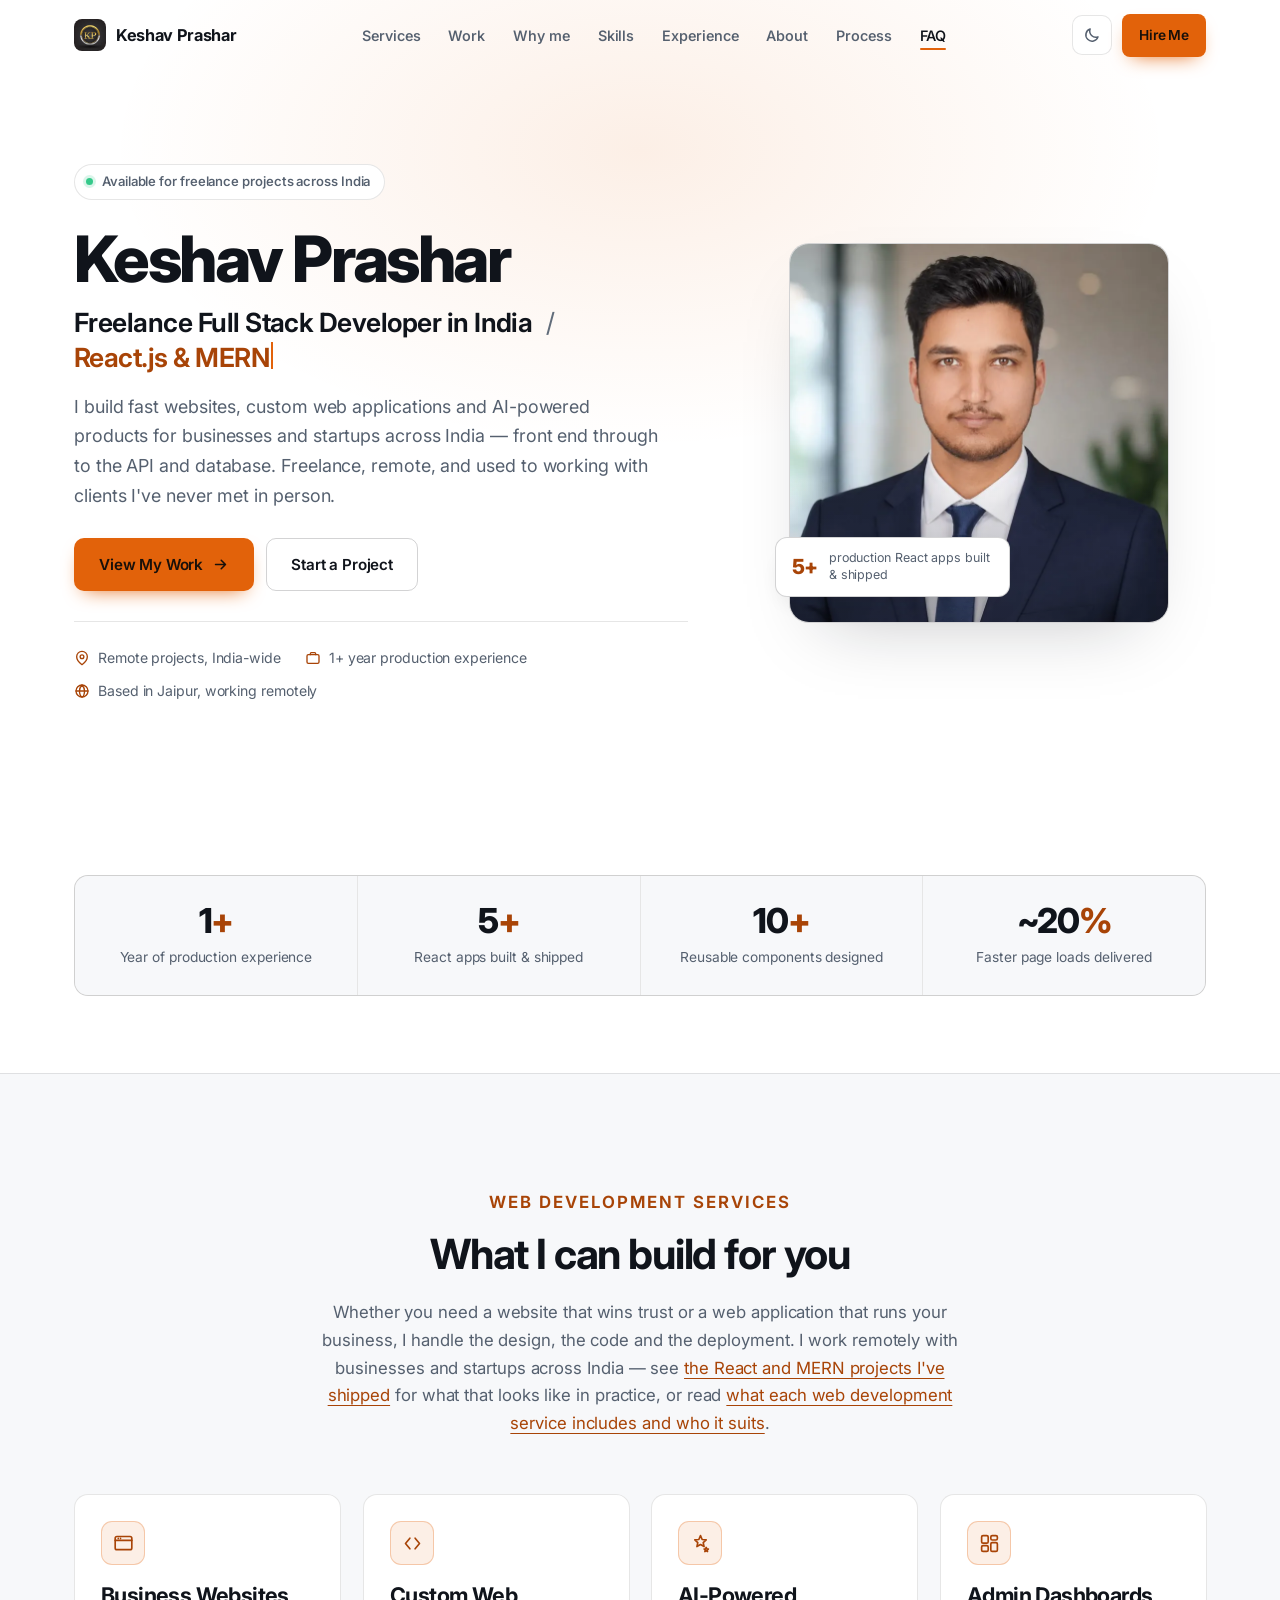
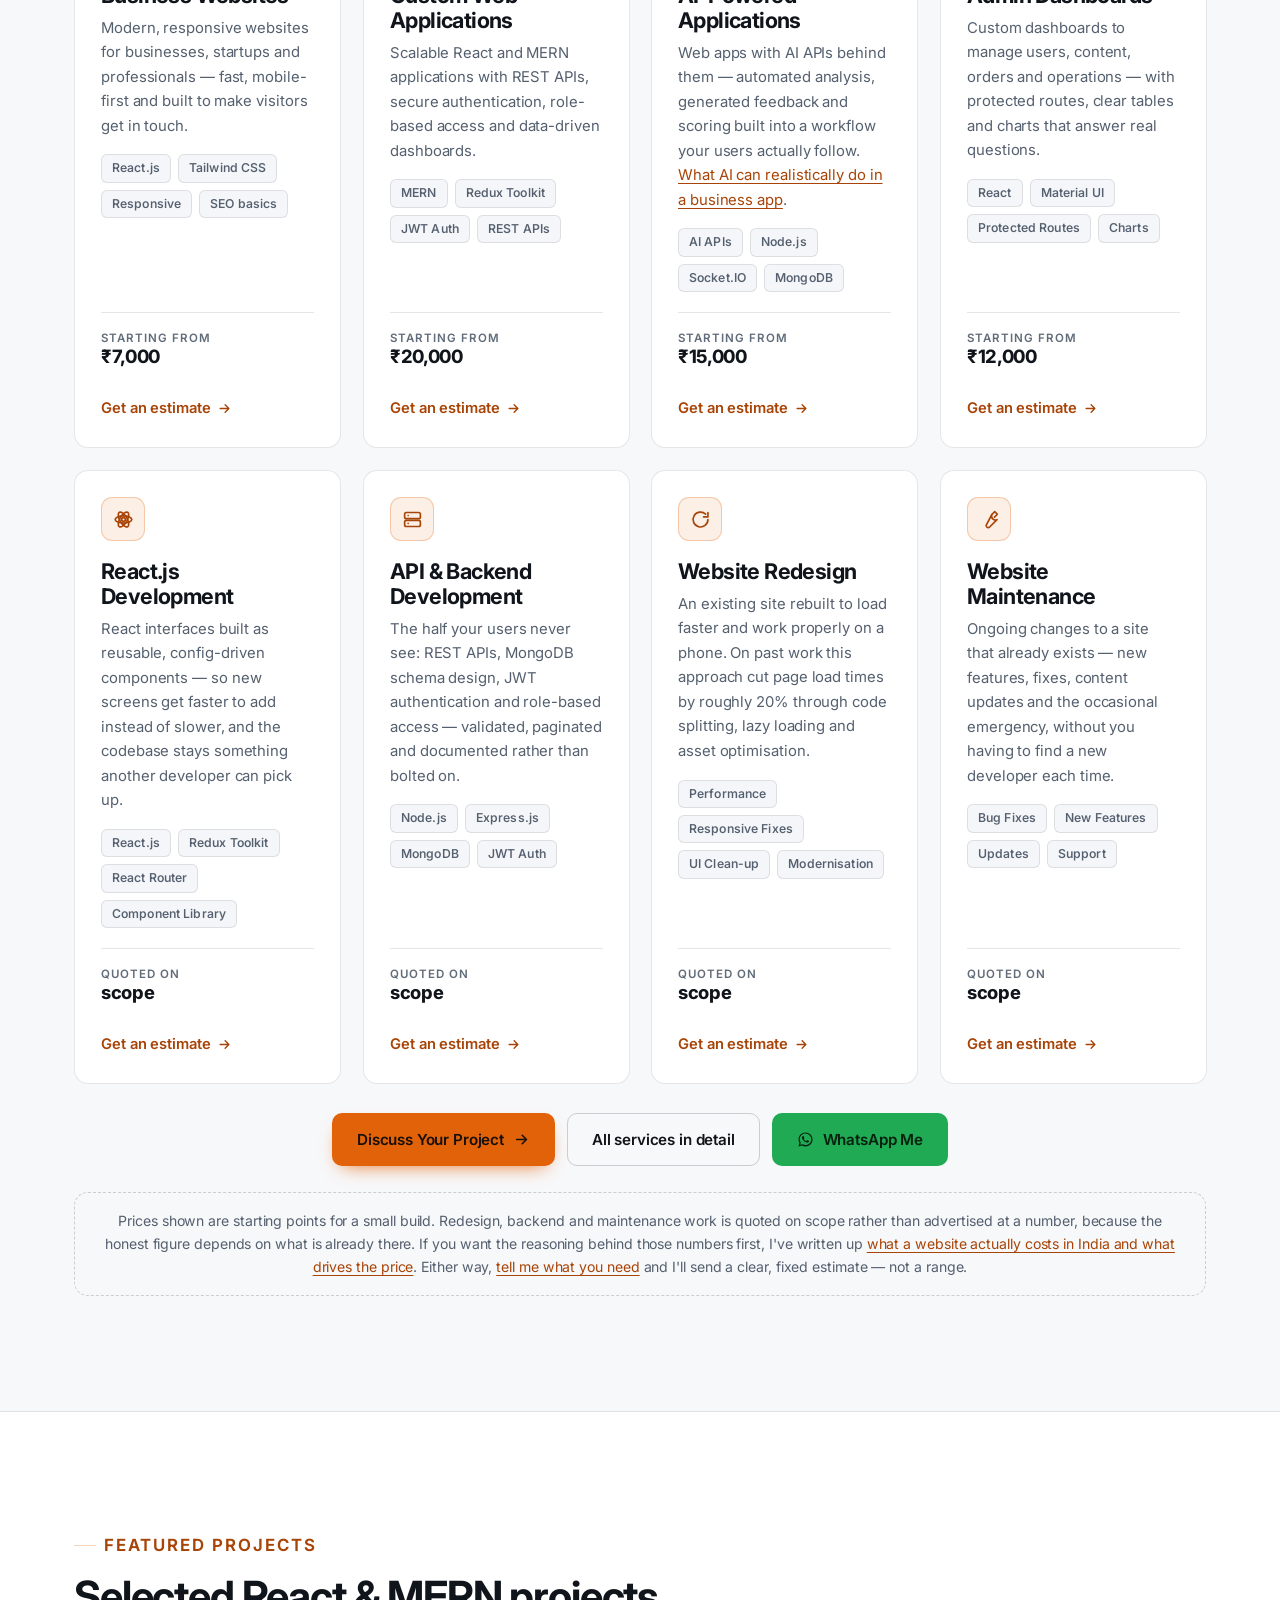
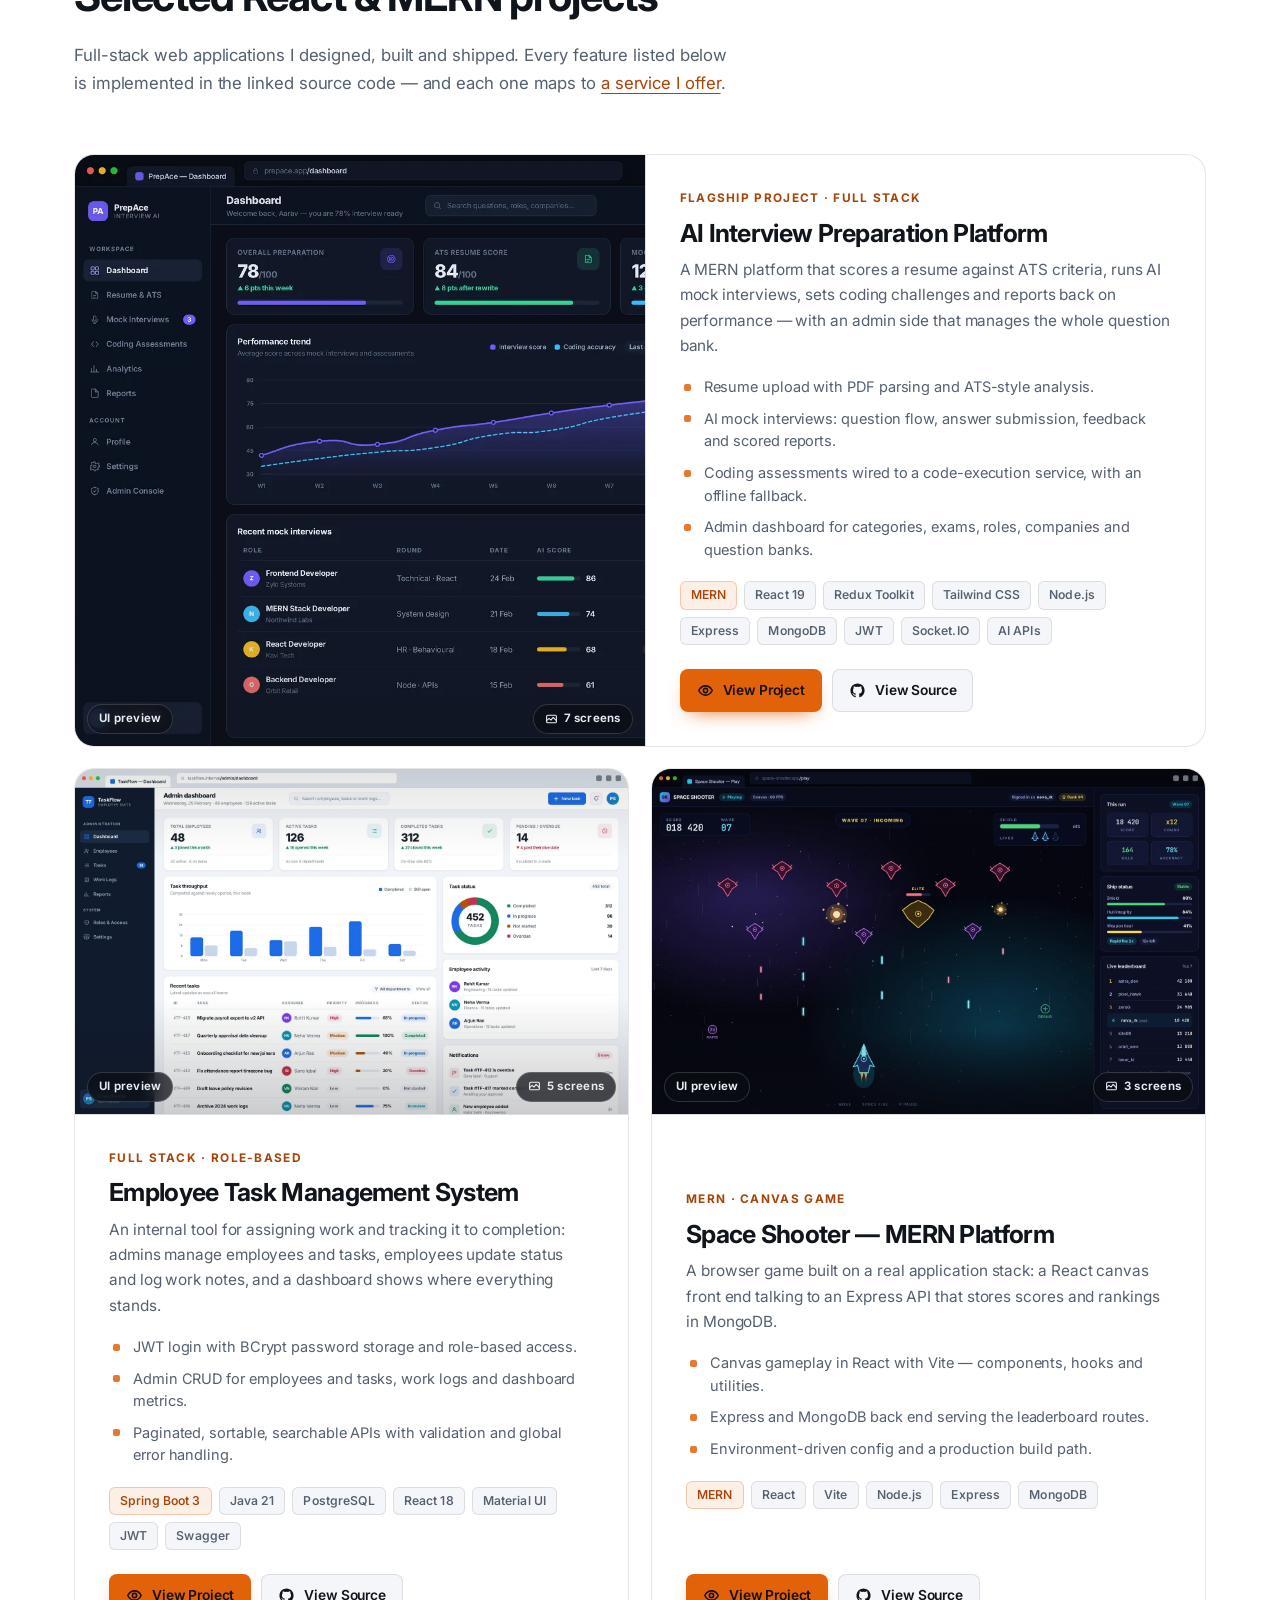
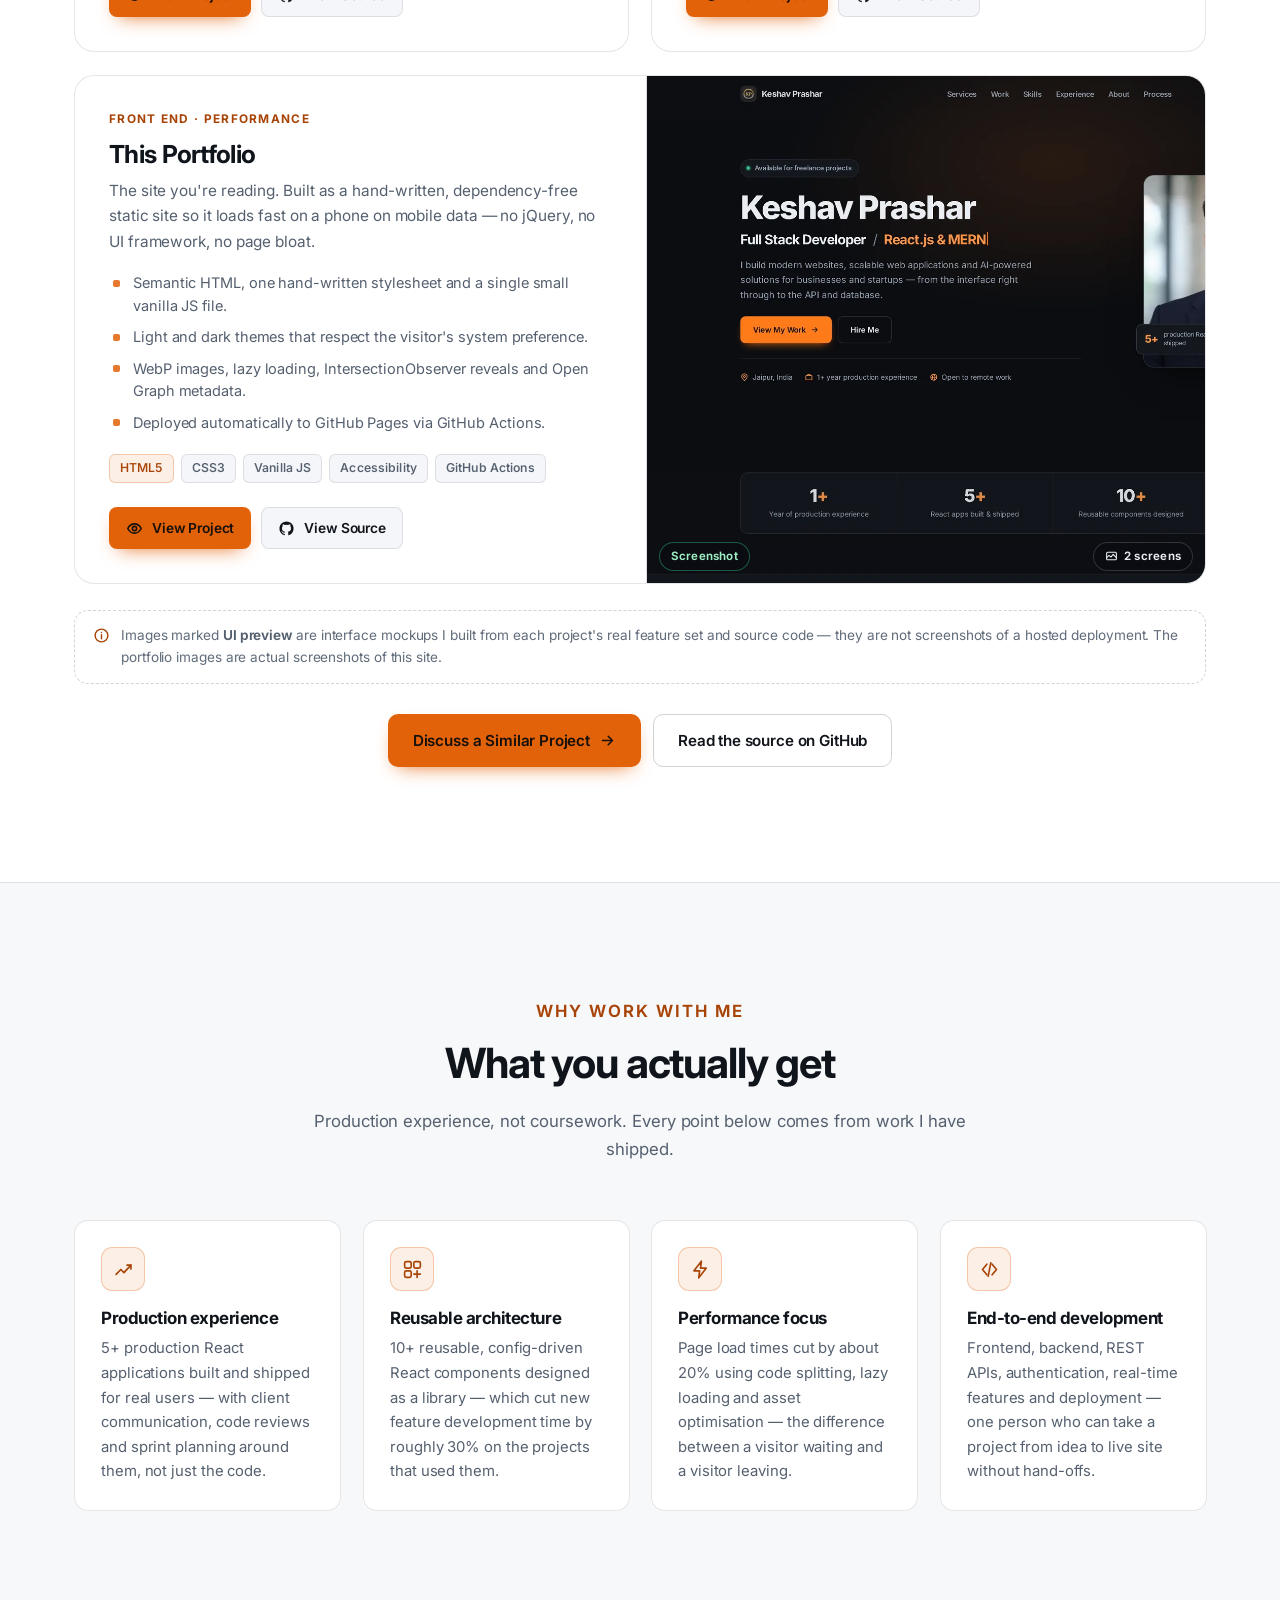
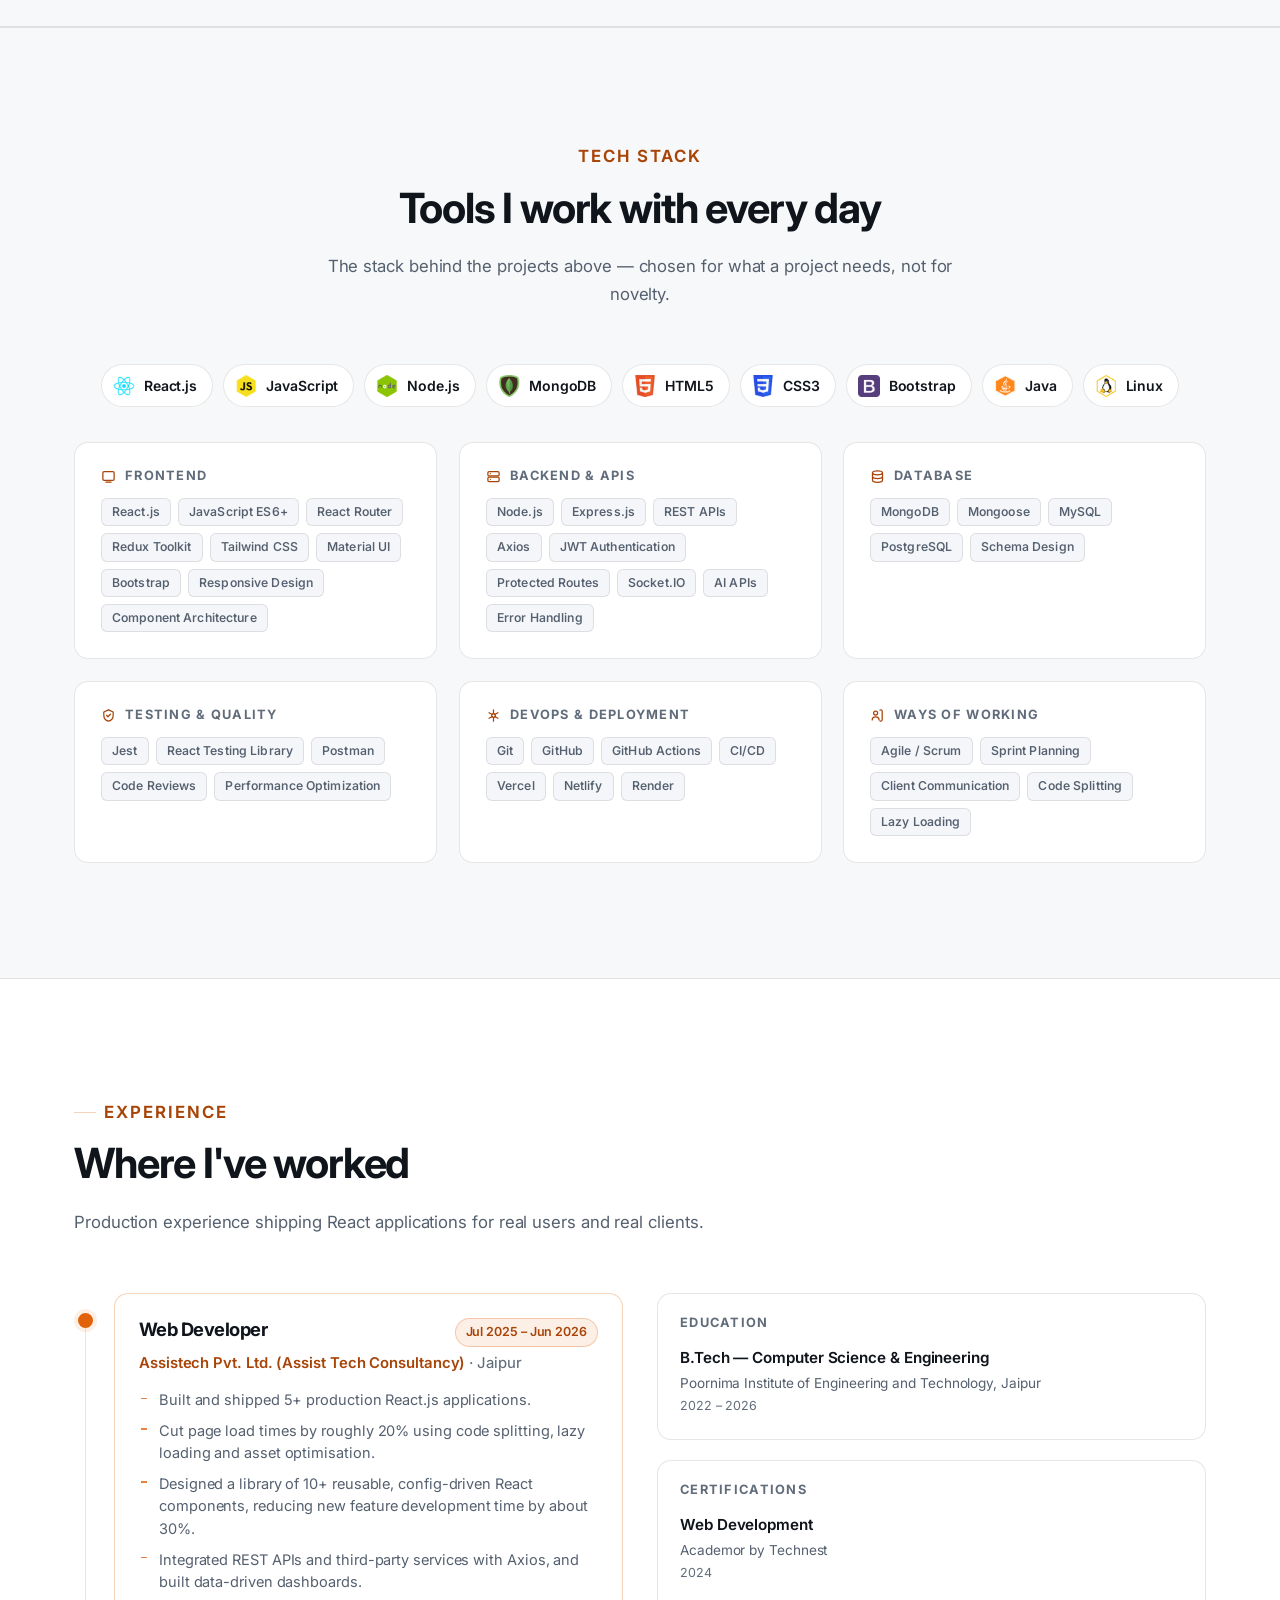
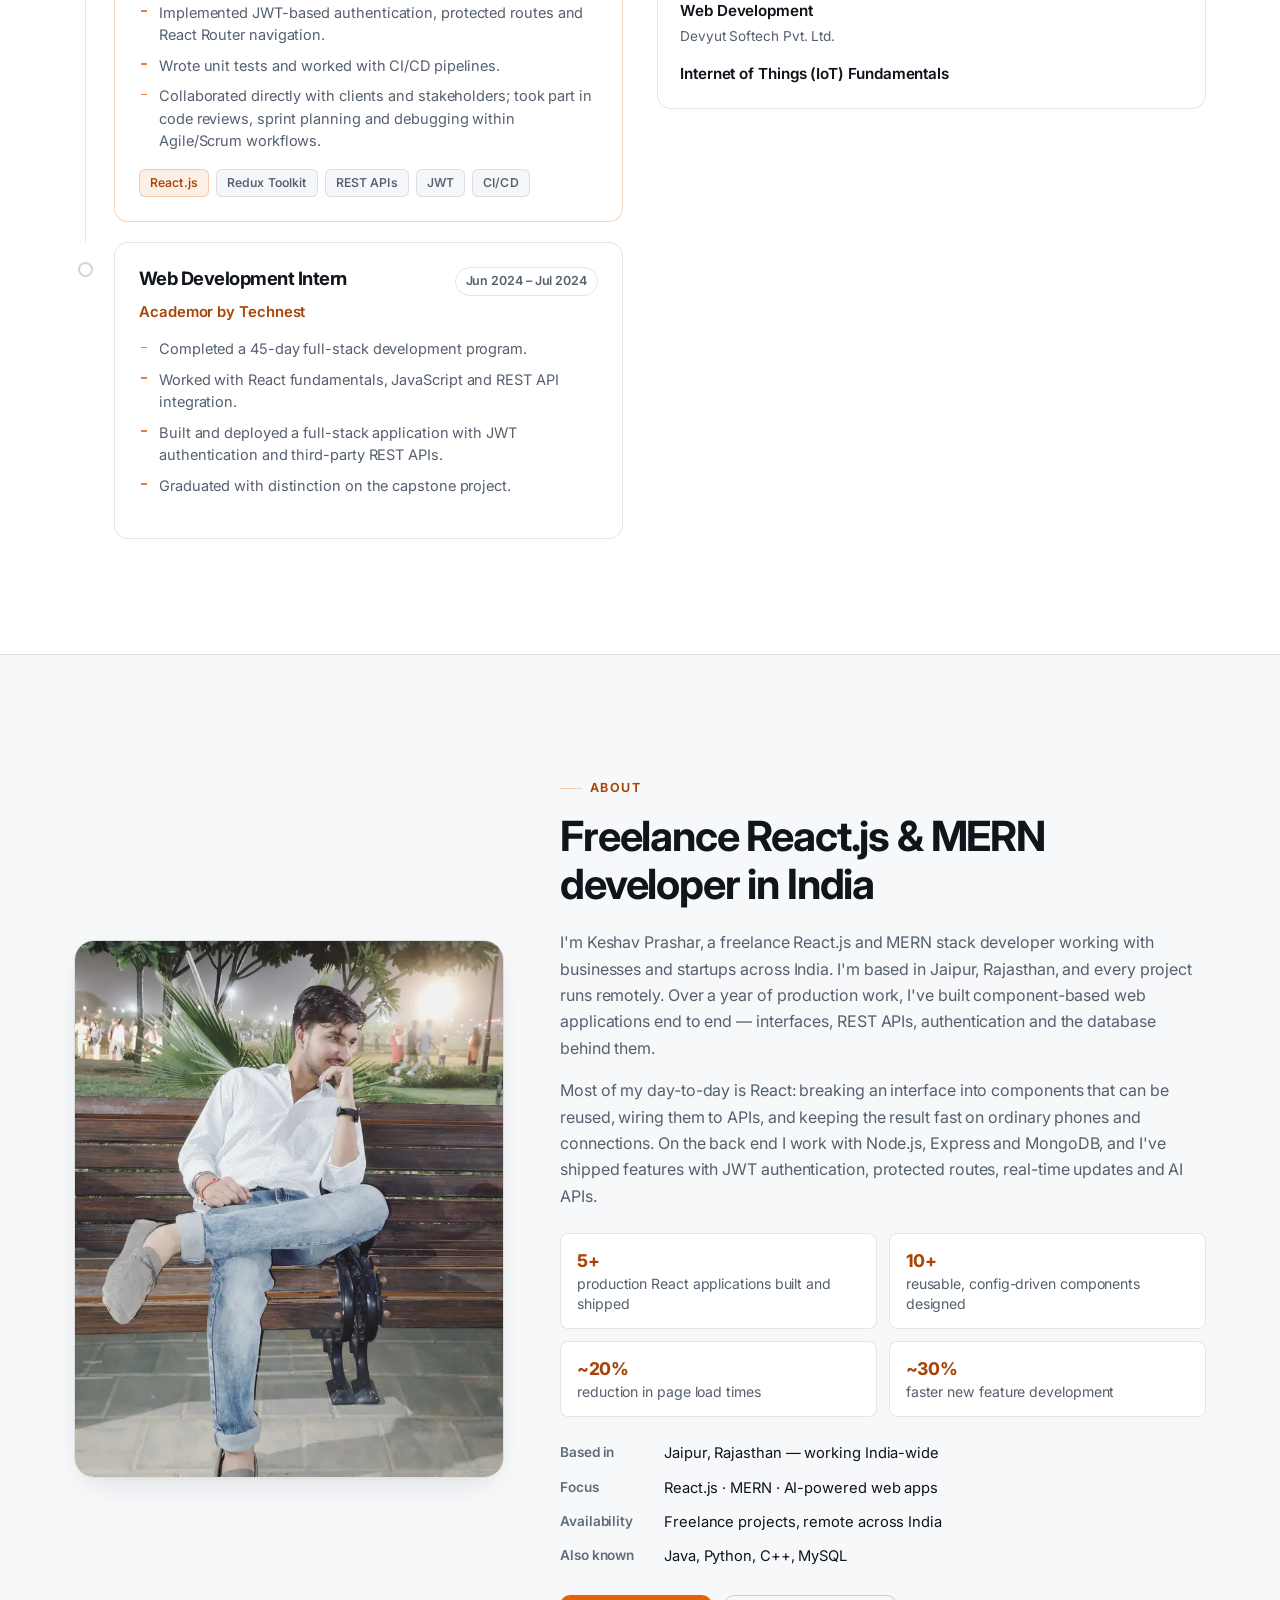
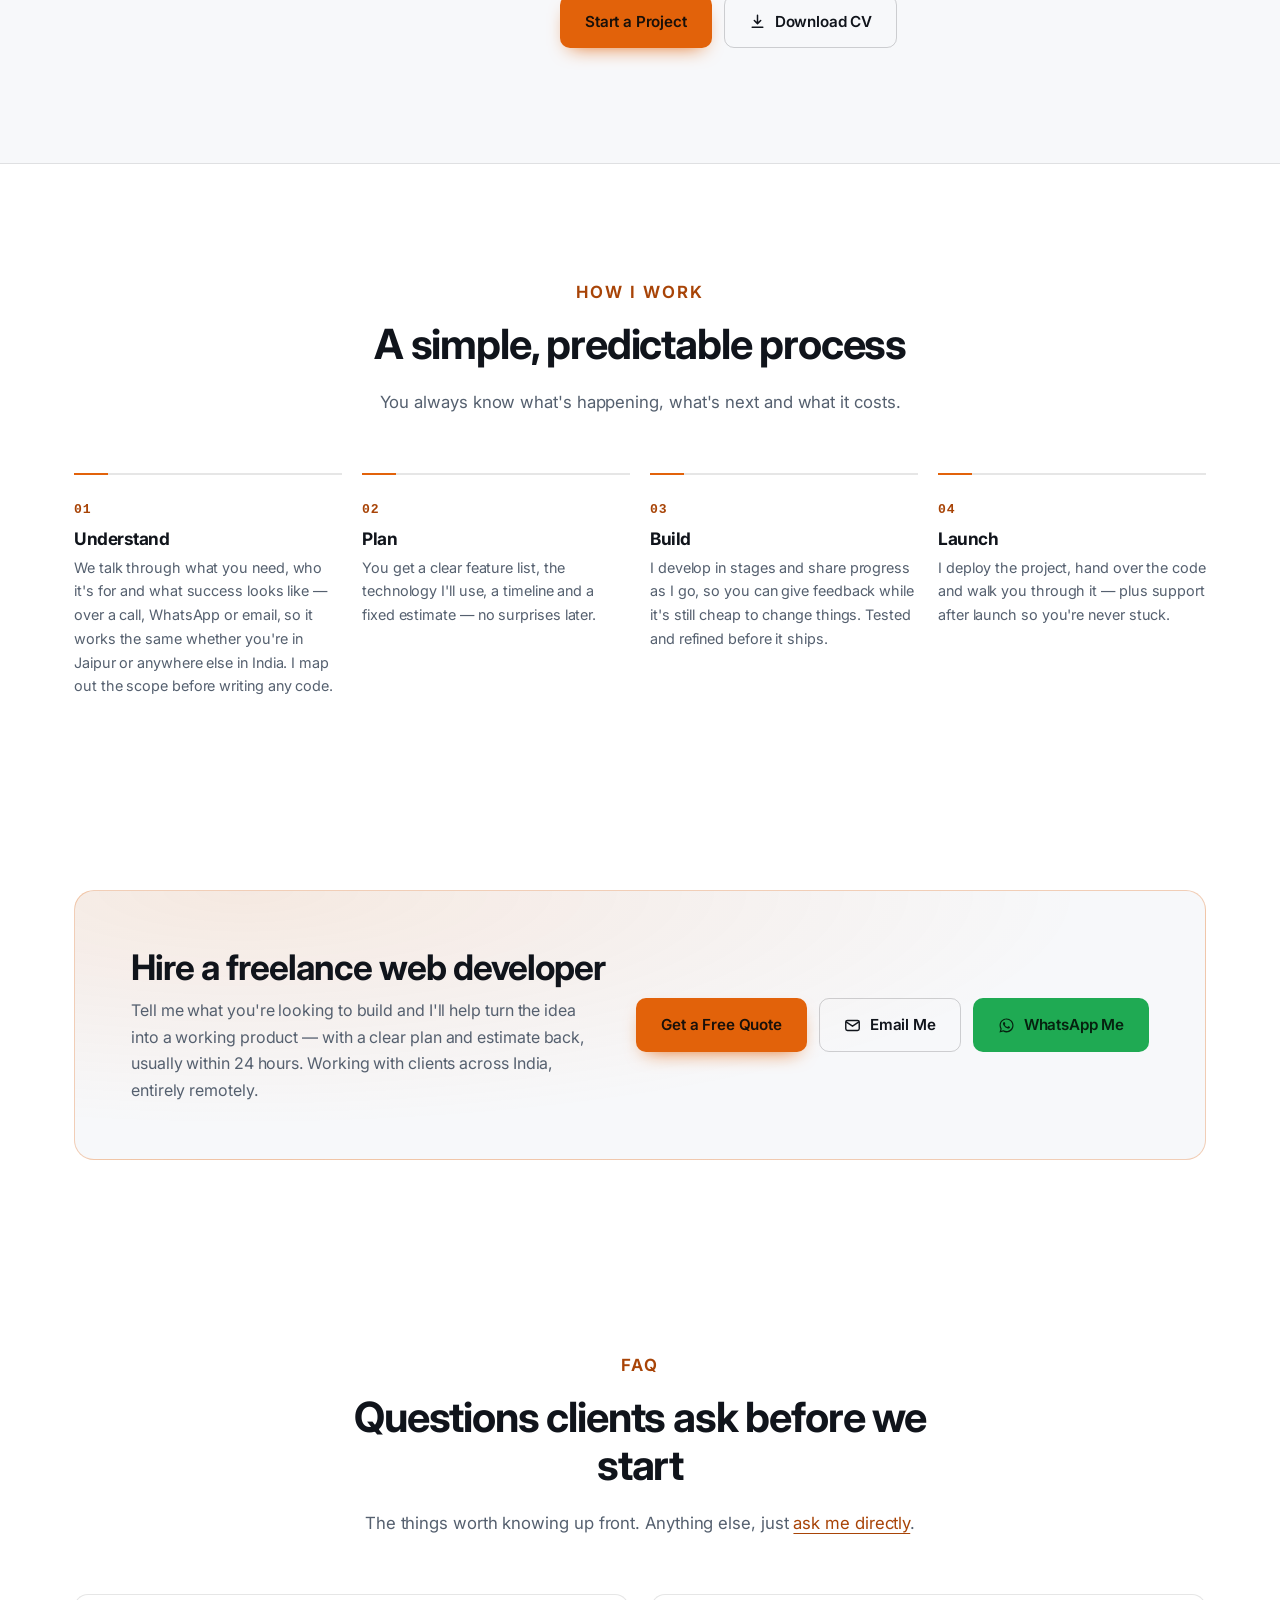
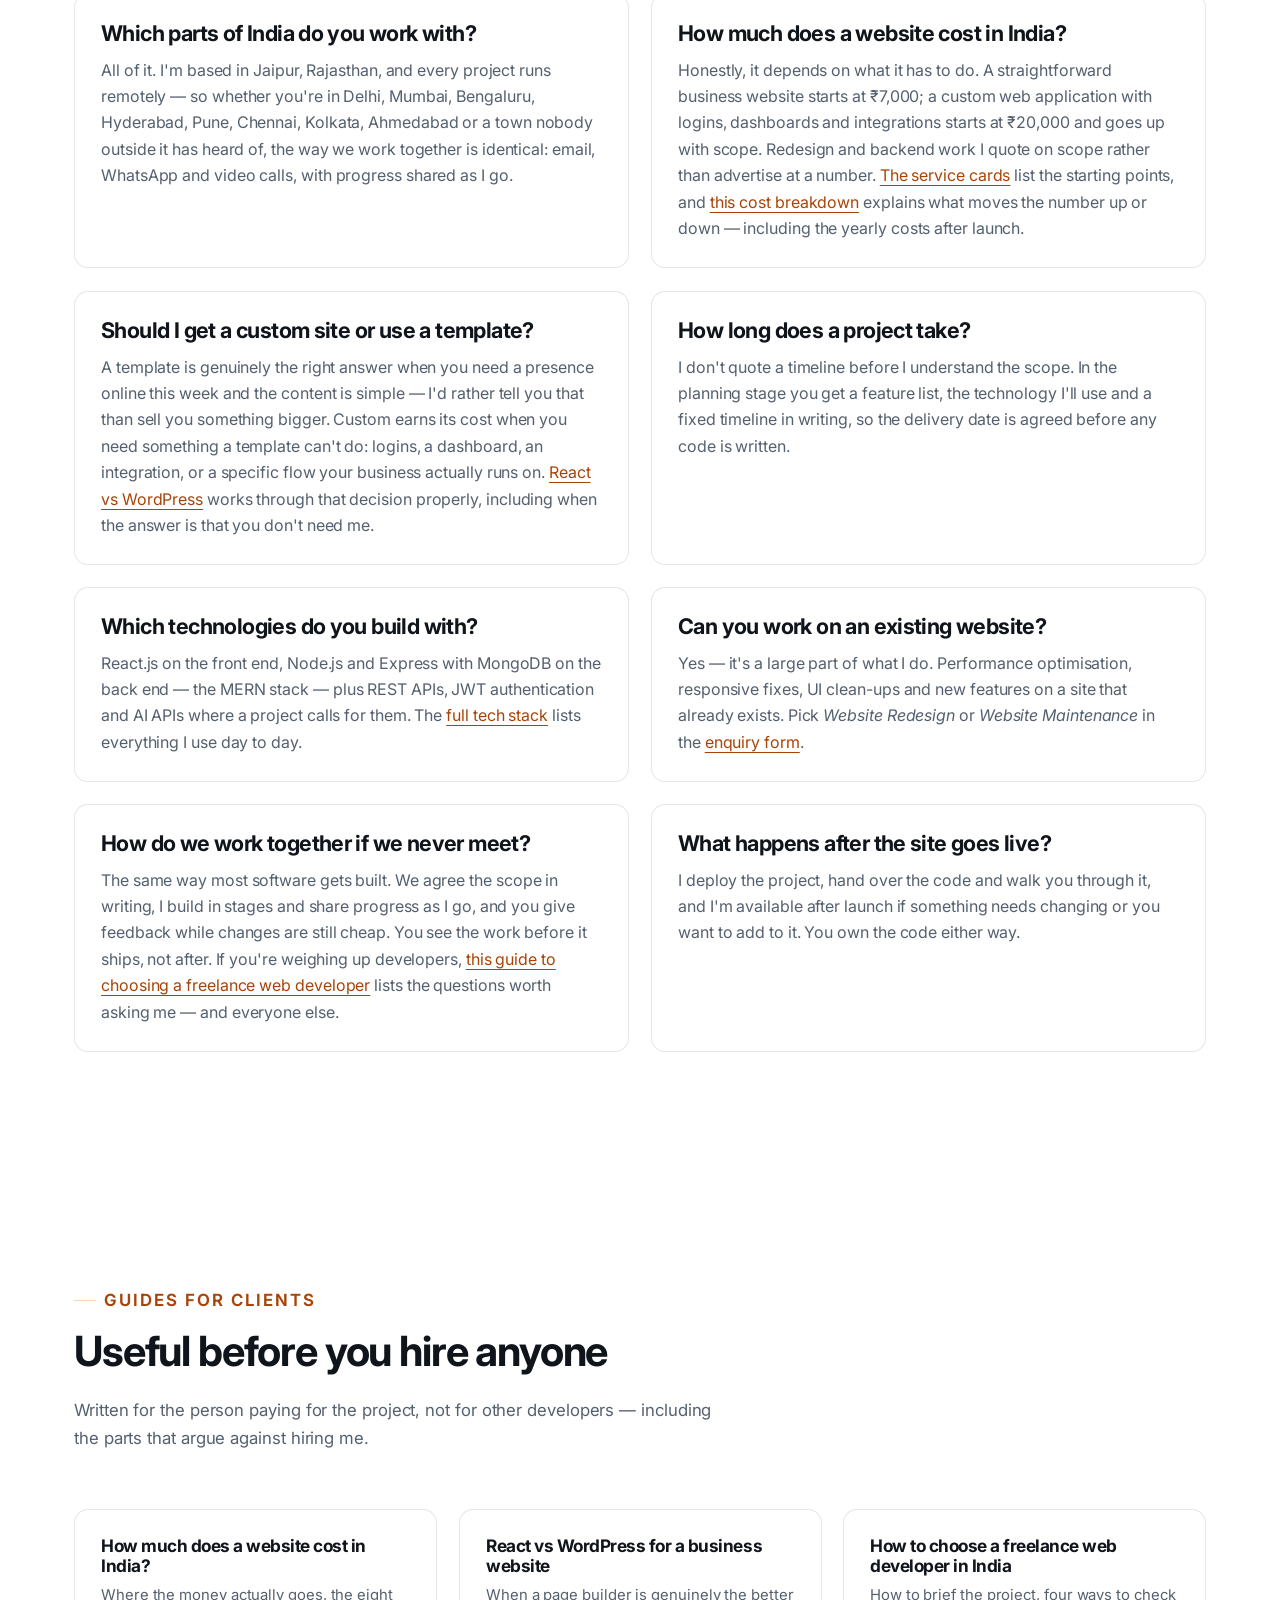
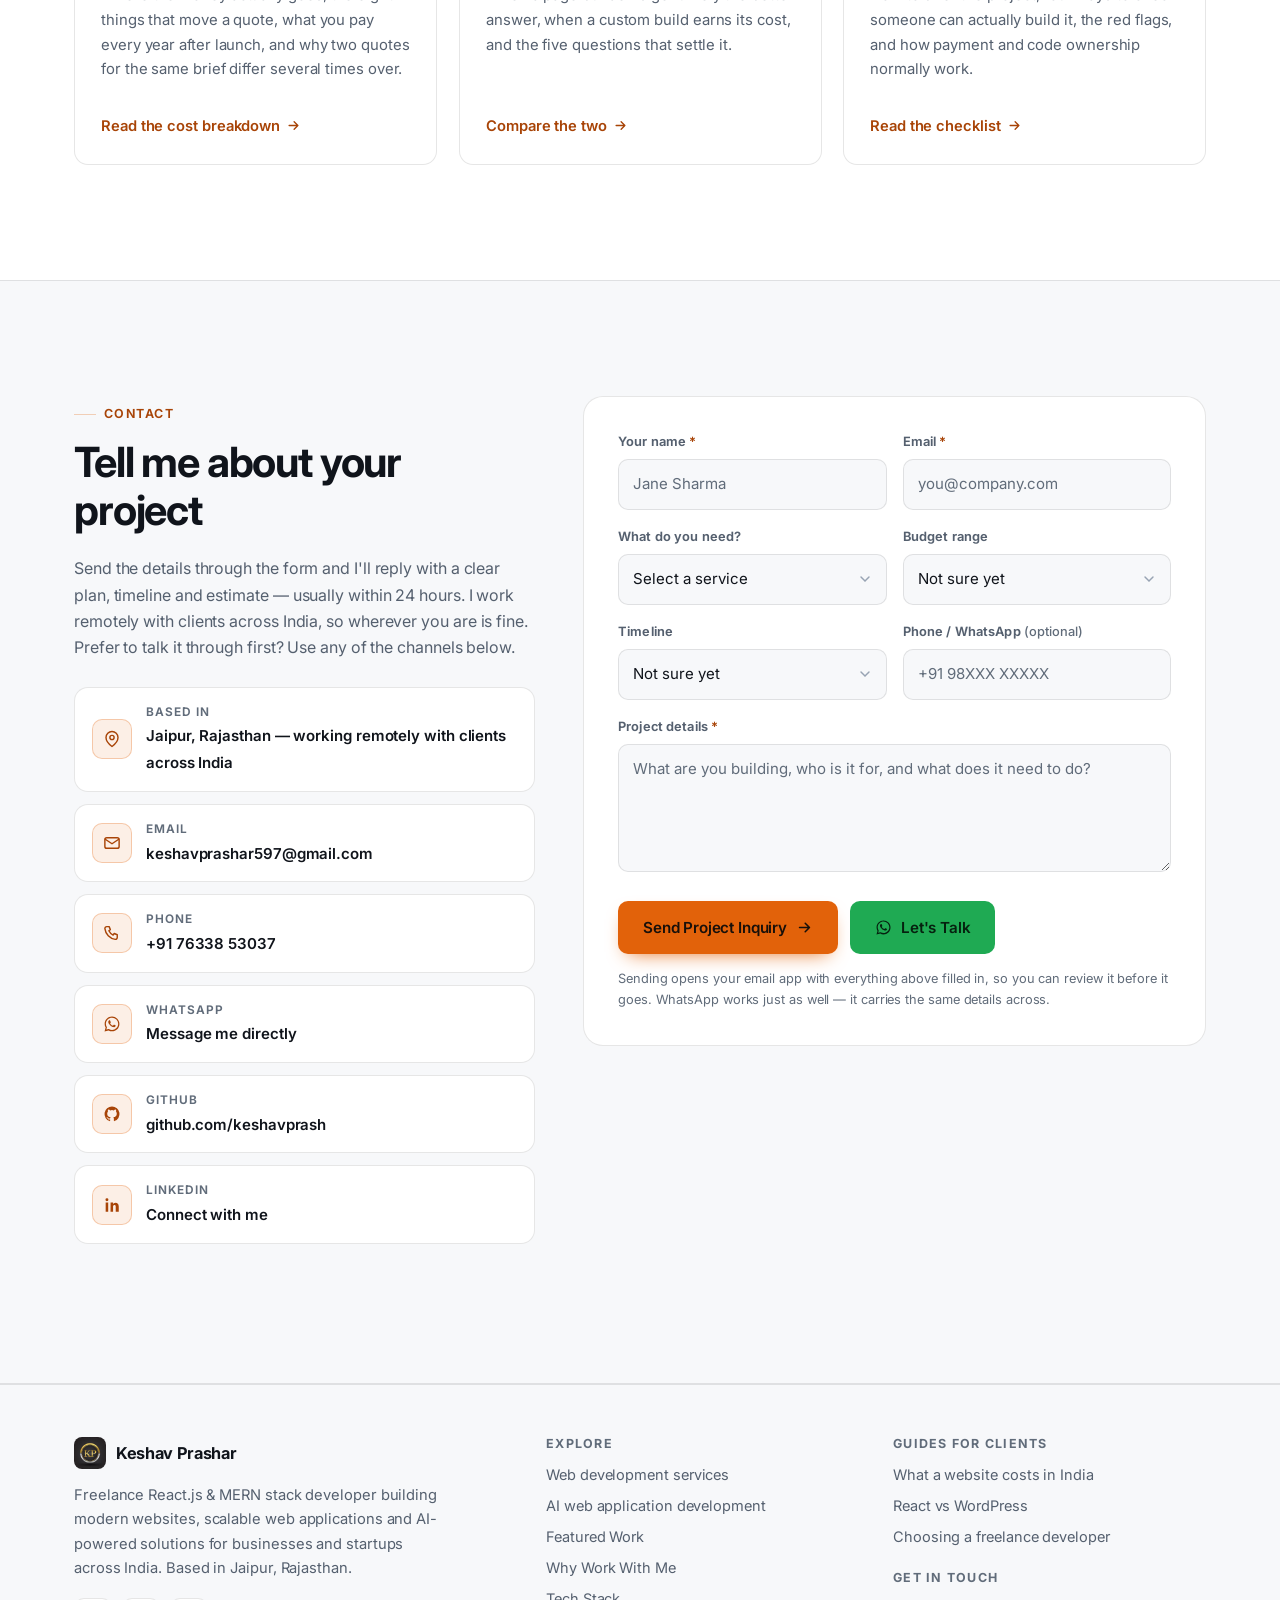
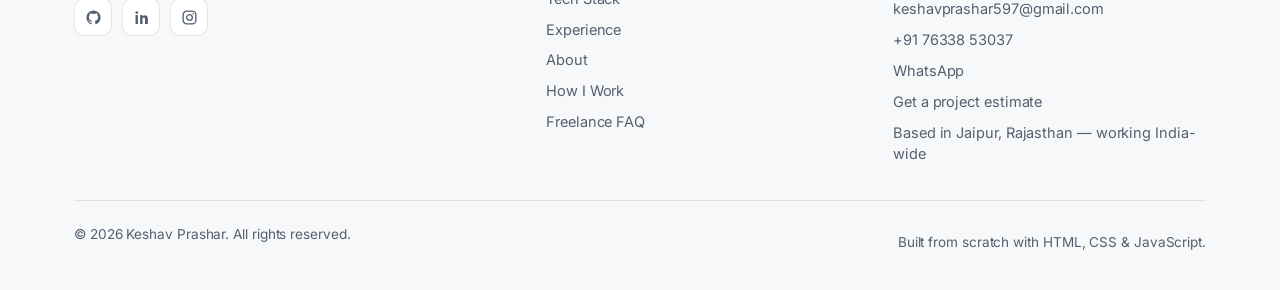
==== commit 7572a479: "Render every page when JavaScript does not run All six pages hide their content behind [data-reveal]" ====
--- a/index.html
+++ b/index.html
@@ -46,6 +46,9 @@
 	<link rel="preload" as="image" type="image/webp" href="images/keshav-portrait.webp">
 	<link href="https://fonts.googleapis.com/css2?family=Inter:wght@400;500;600;700;800&display=swap" rel="stylesheet">
 	<link rel="stylesheet" href="css/style.css">
+
+	<!-- Every section is revealed by JS. If JS never runs, show the page rather than a blank one. -->
+	<noscript><style>[data-reveal]{opacity:1!important;transform:none!important}</style></noscript>
 
 	<script>
 		// Restore the visitor's saved theme before first paint.
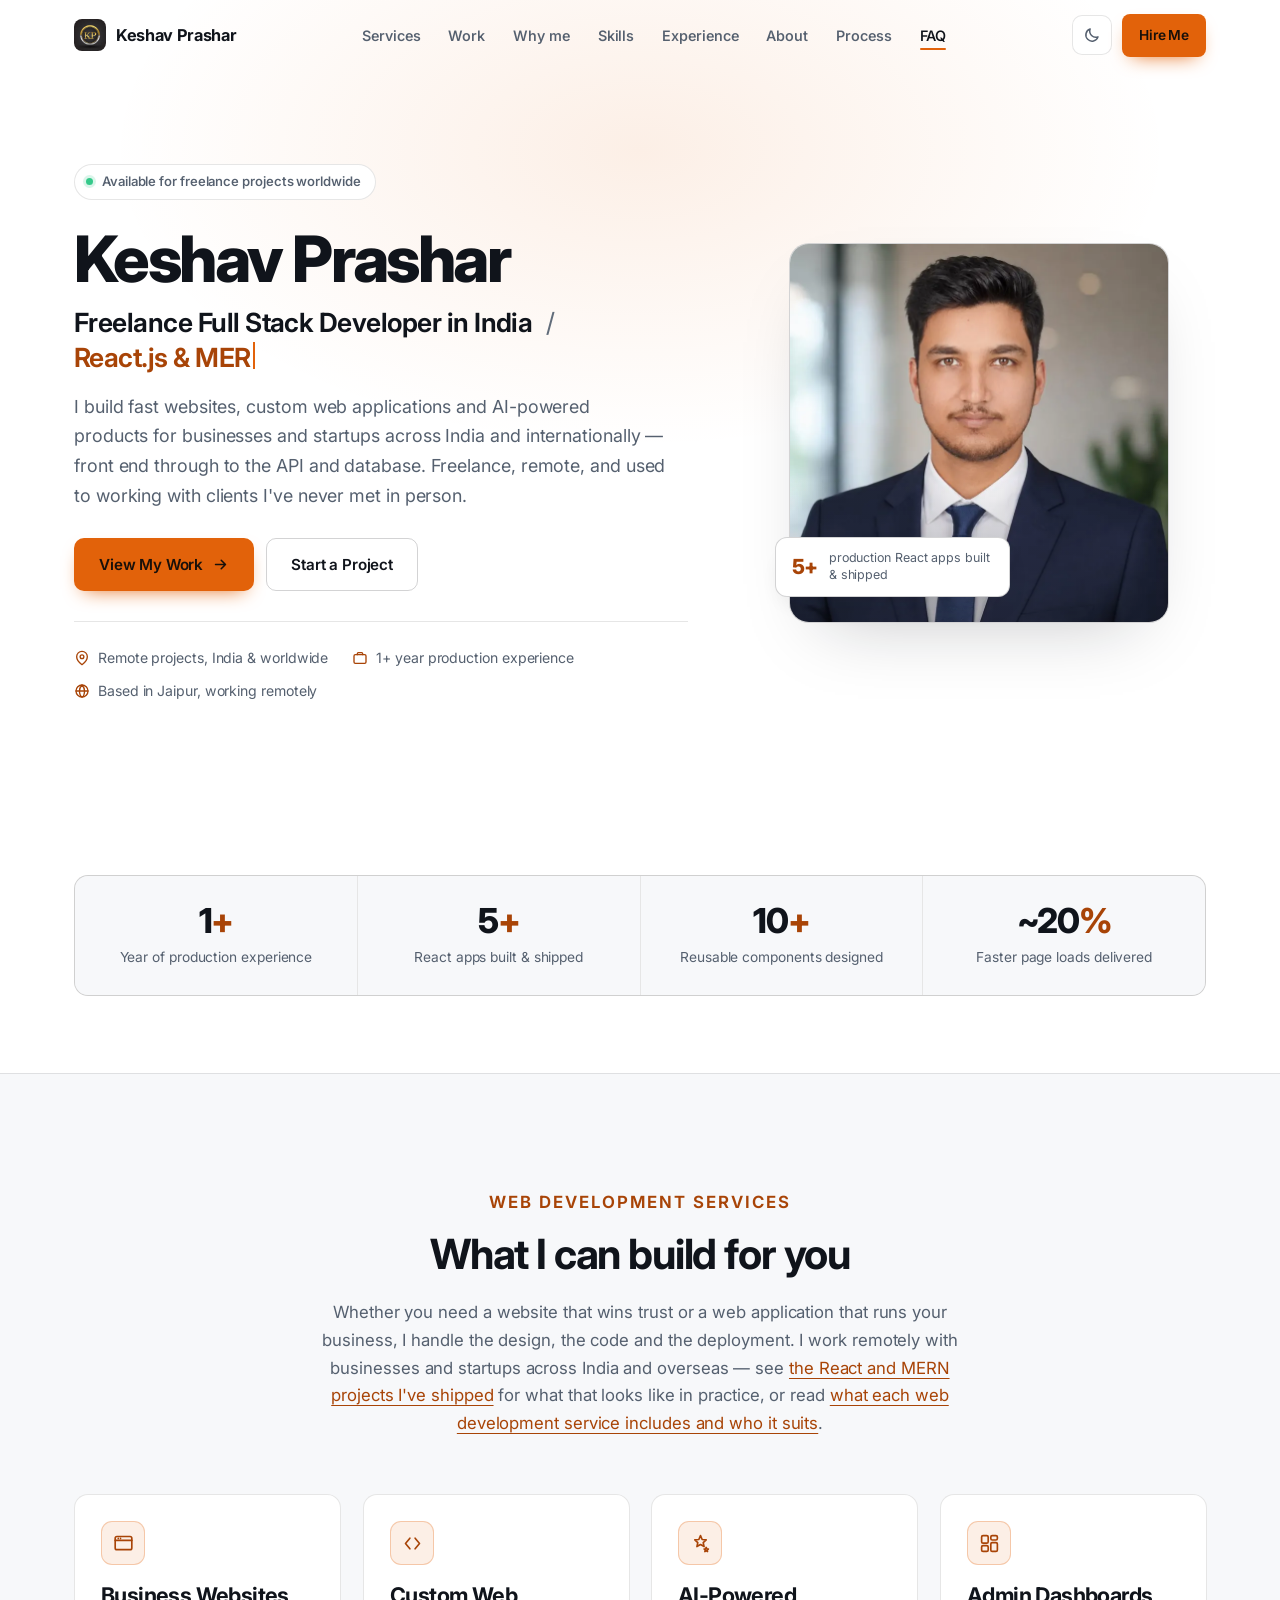
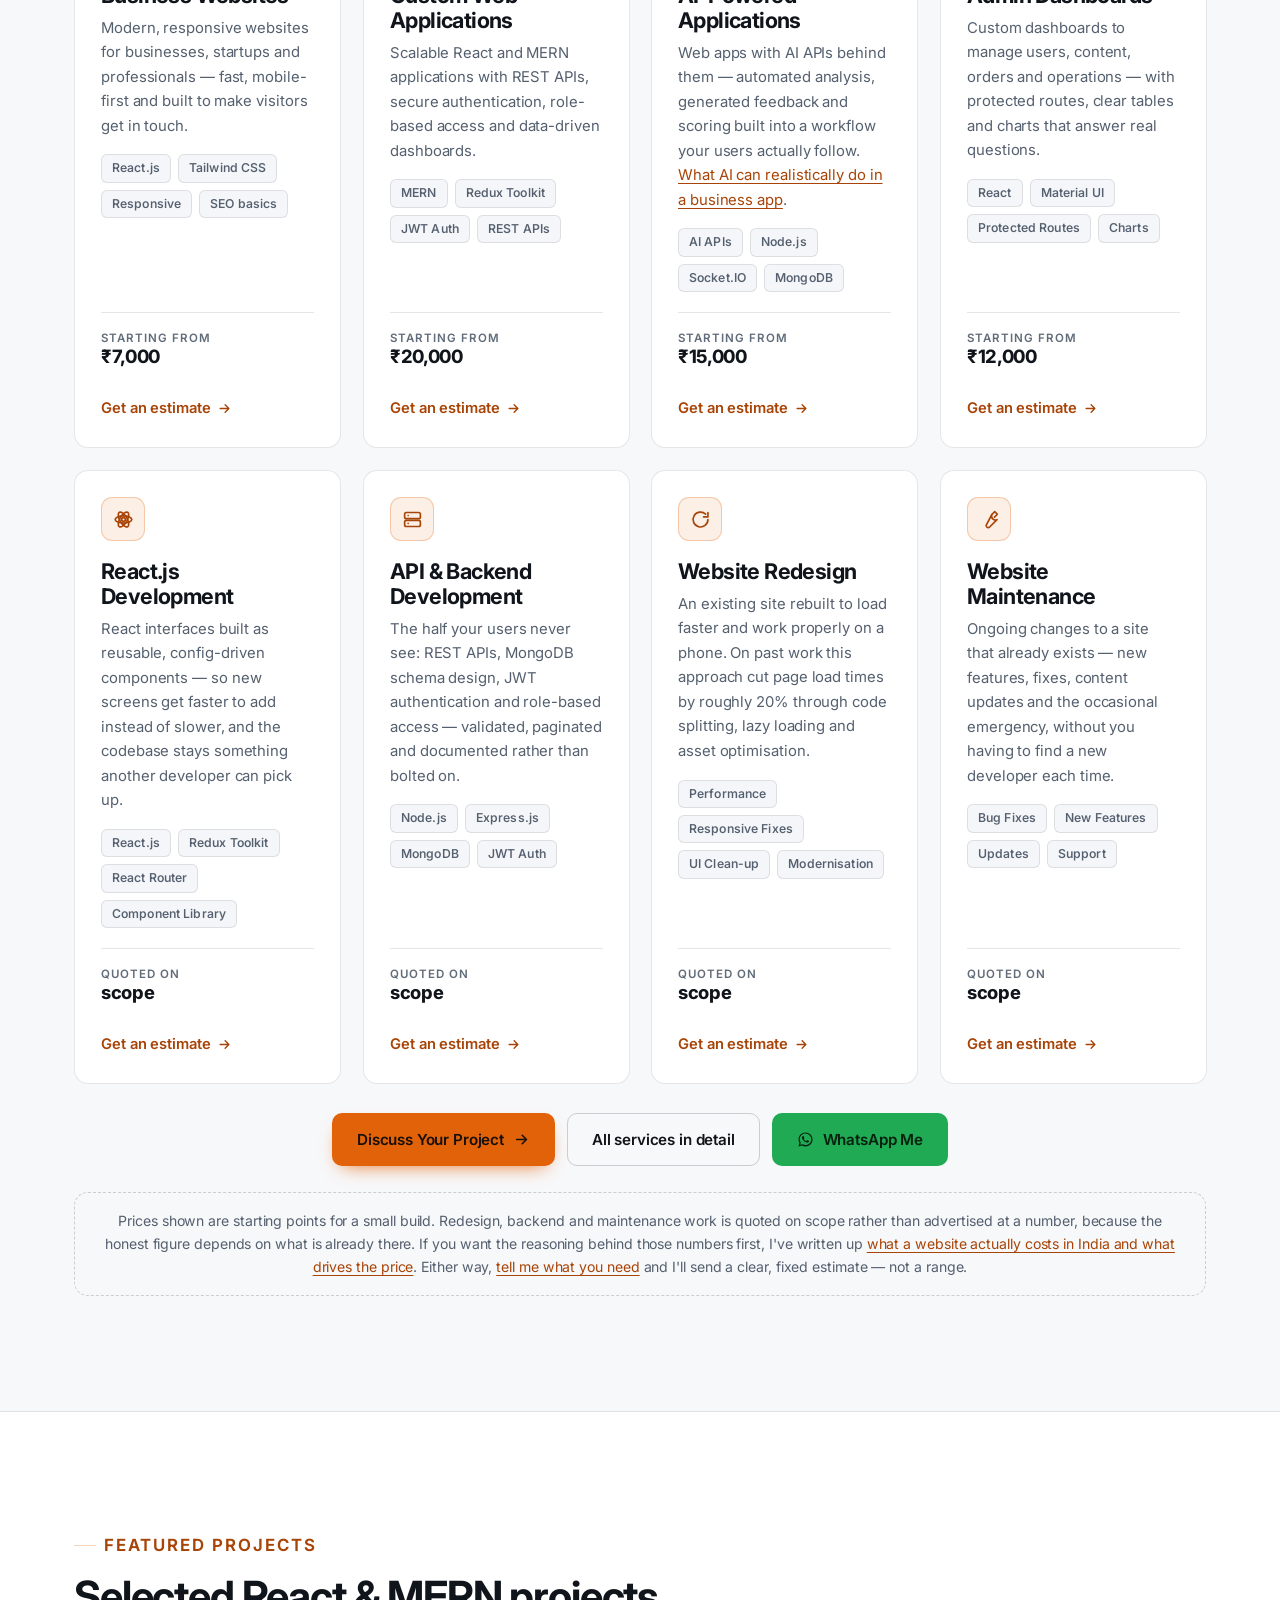
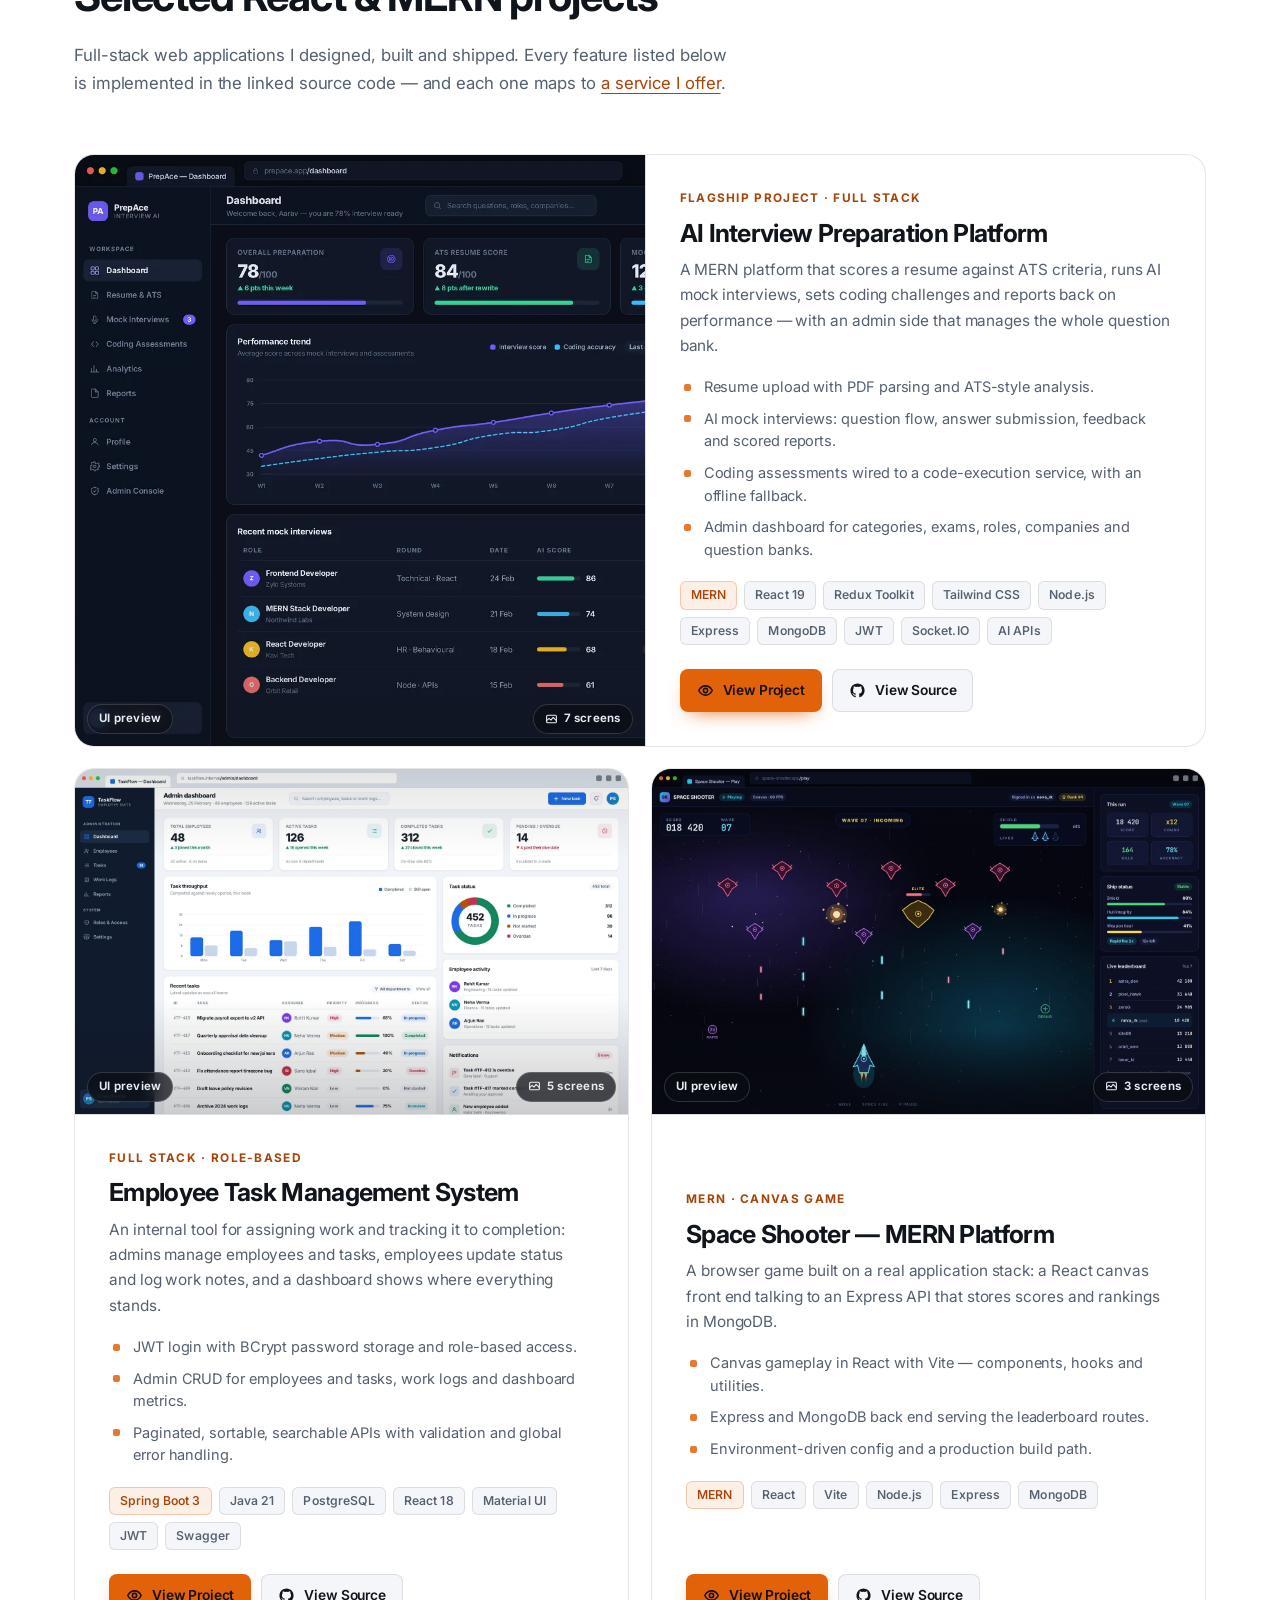
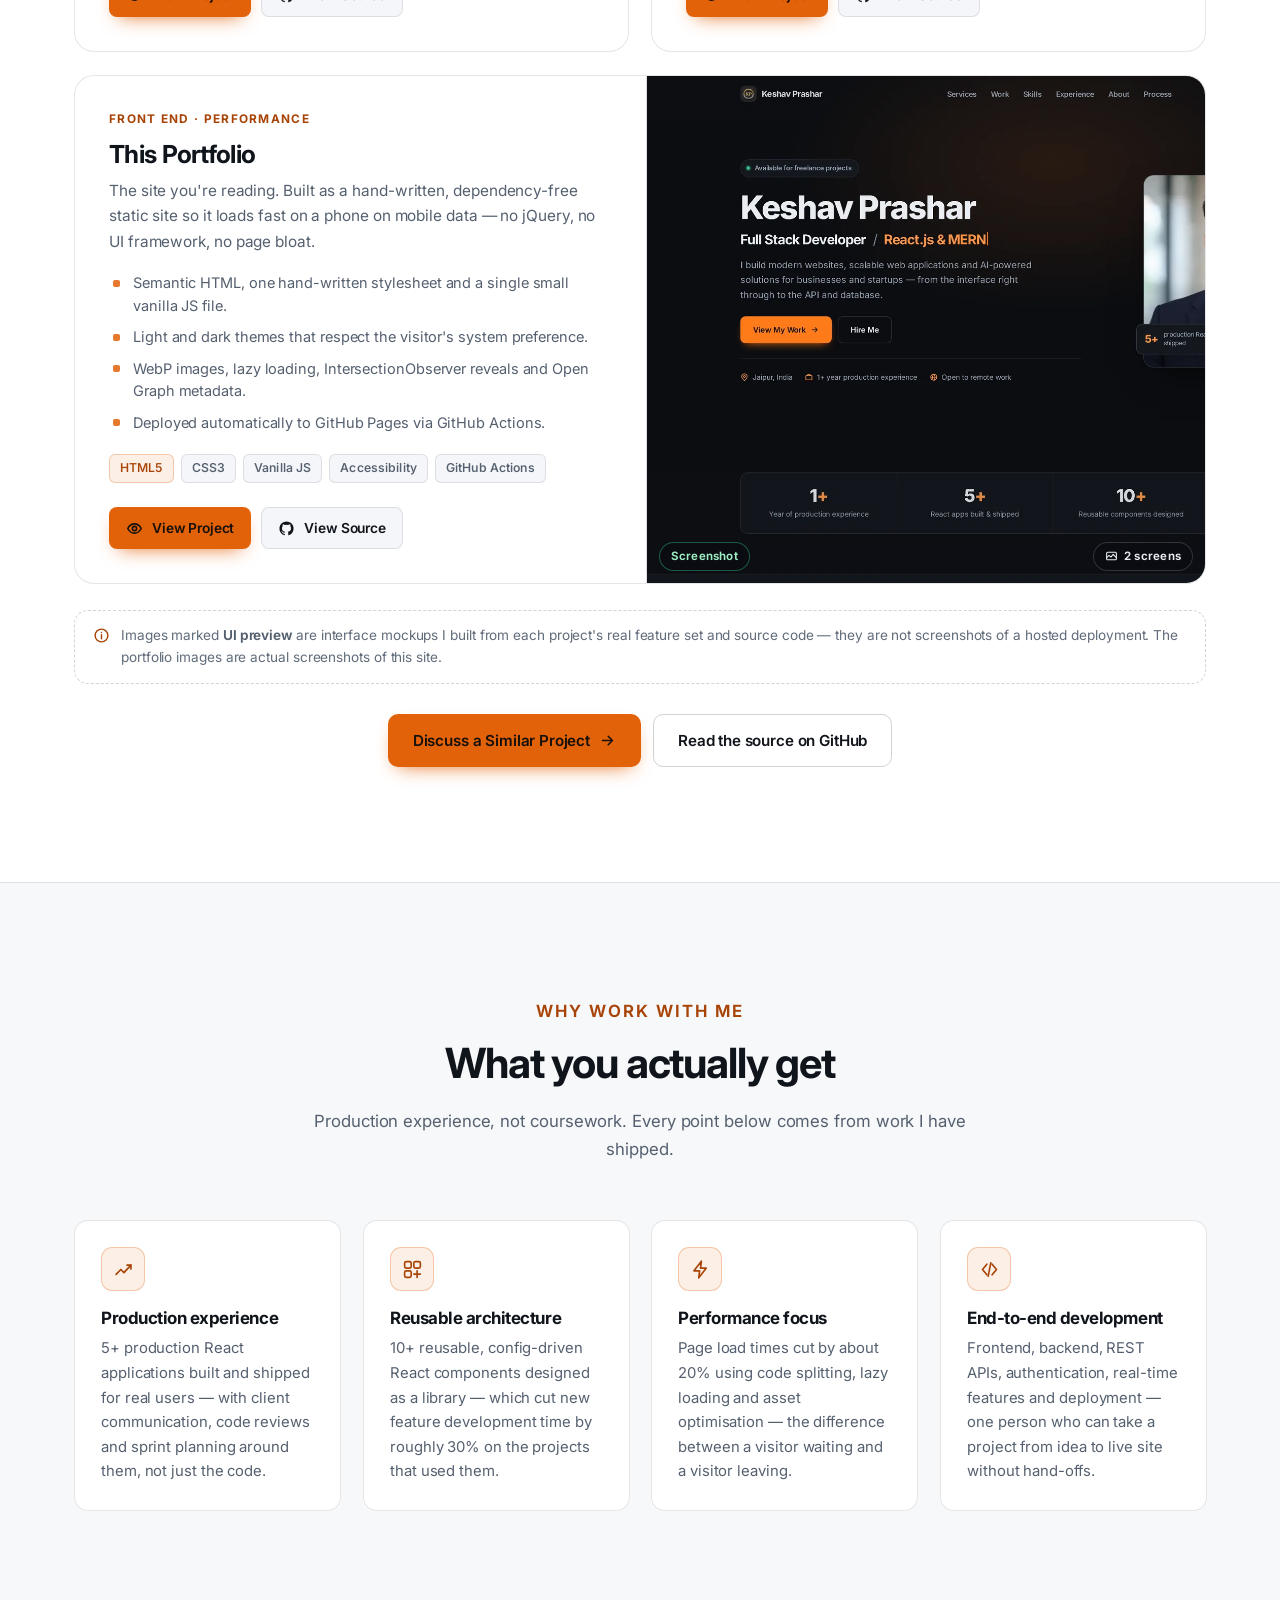
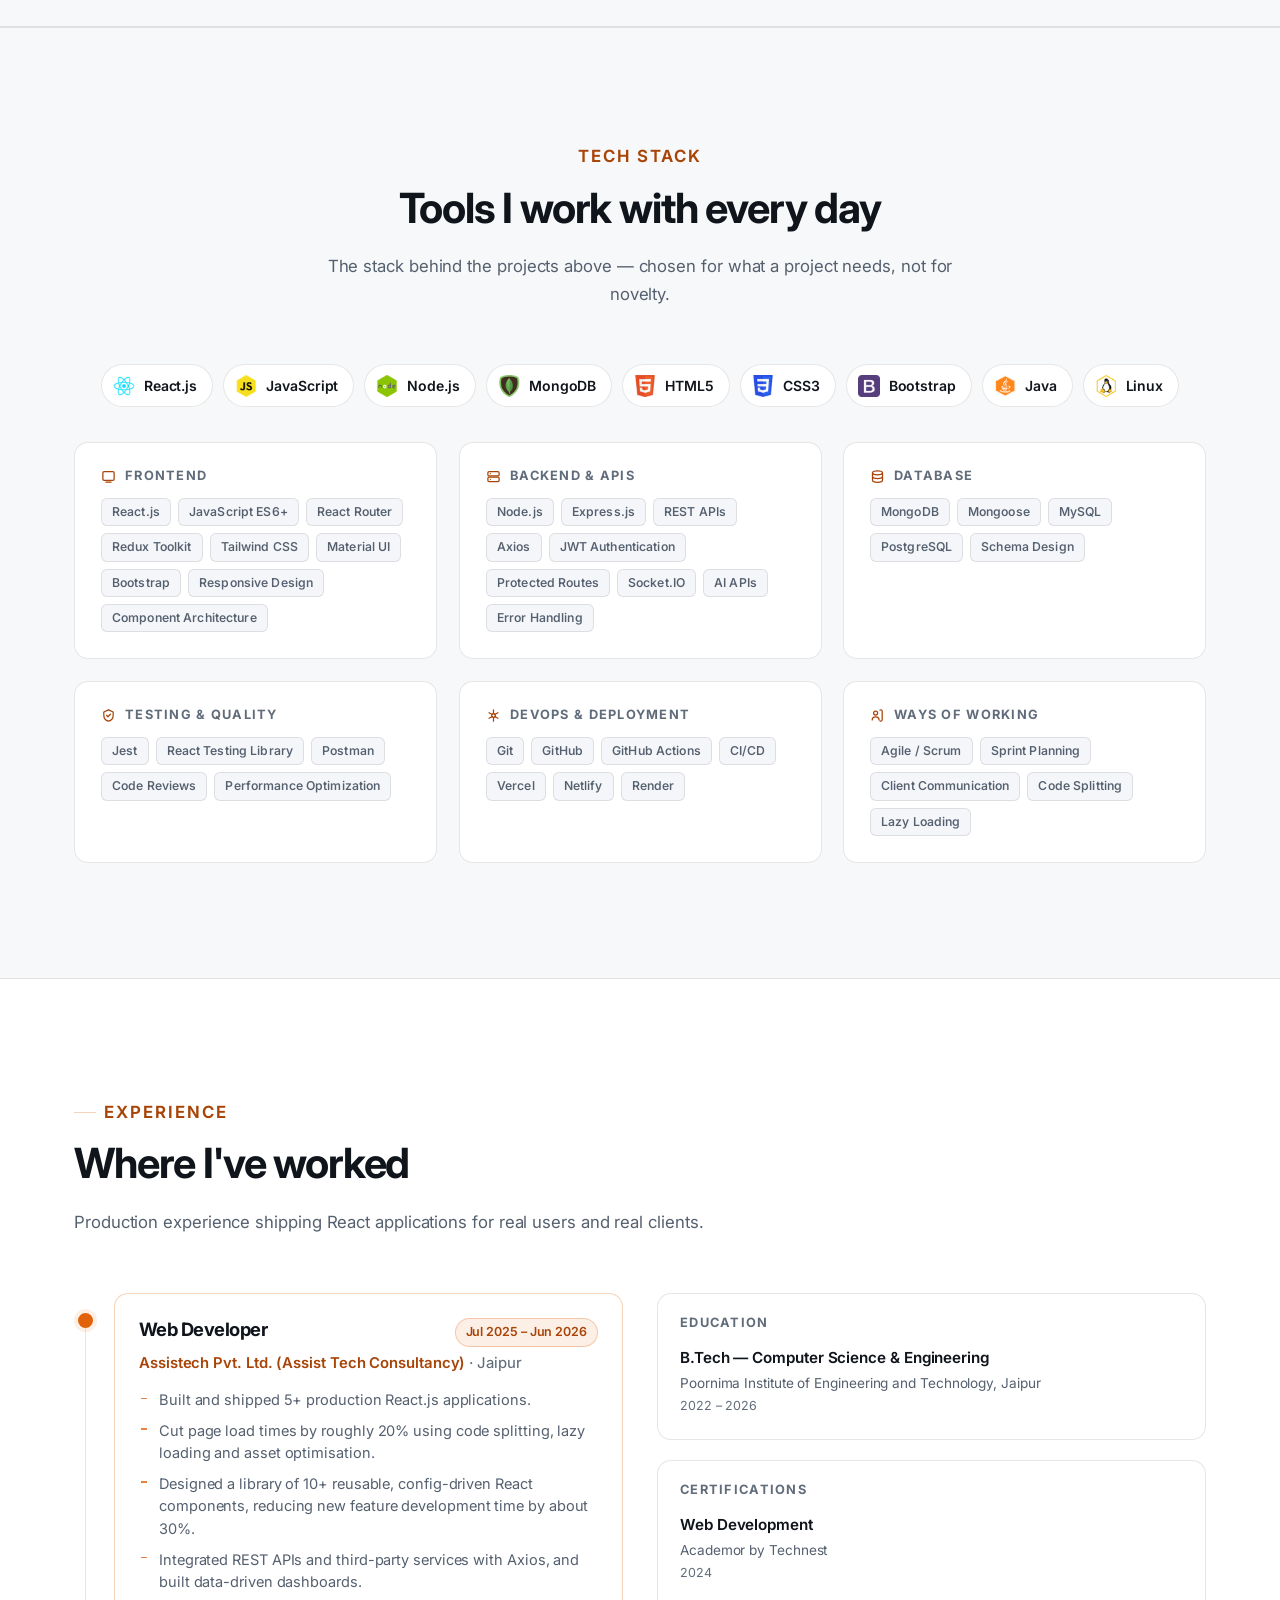
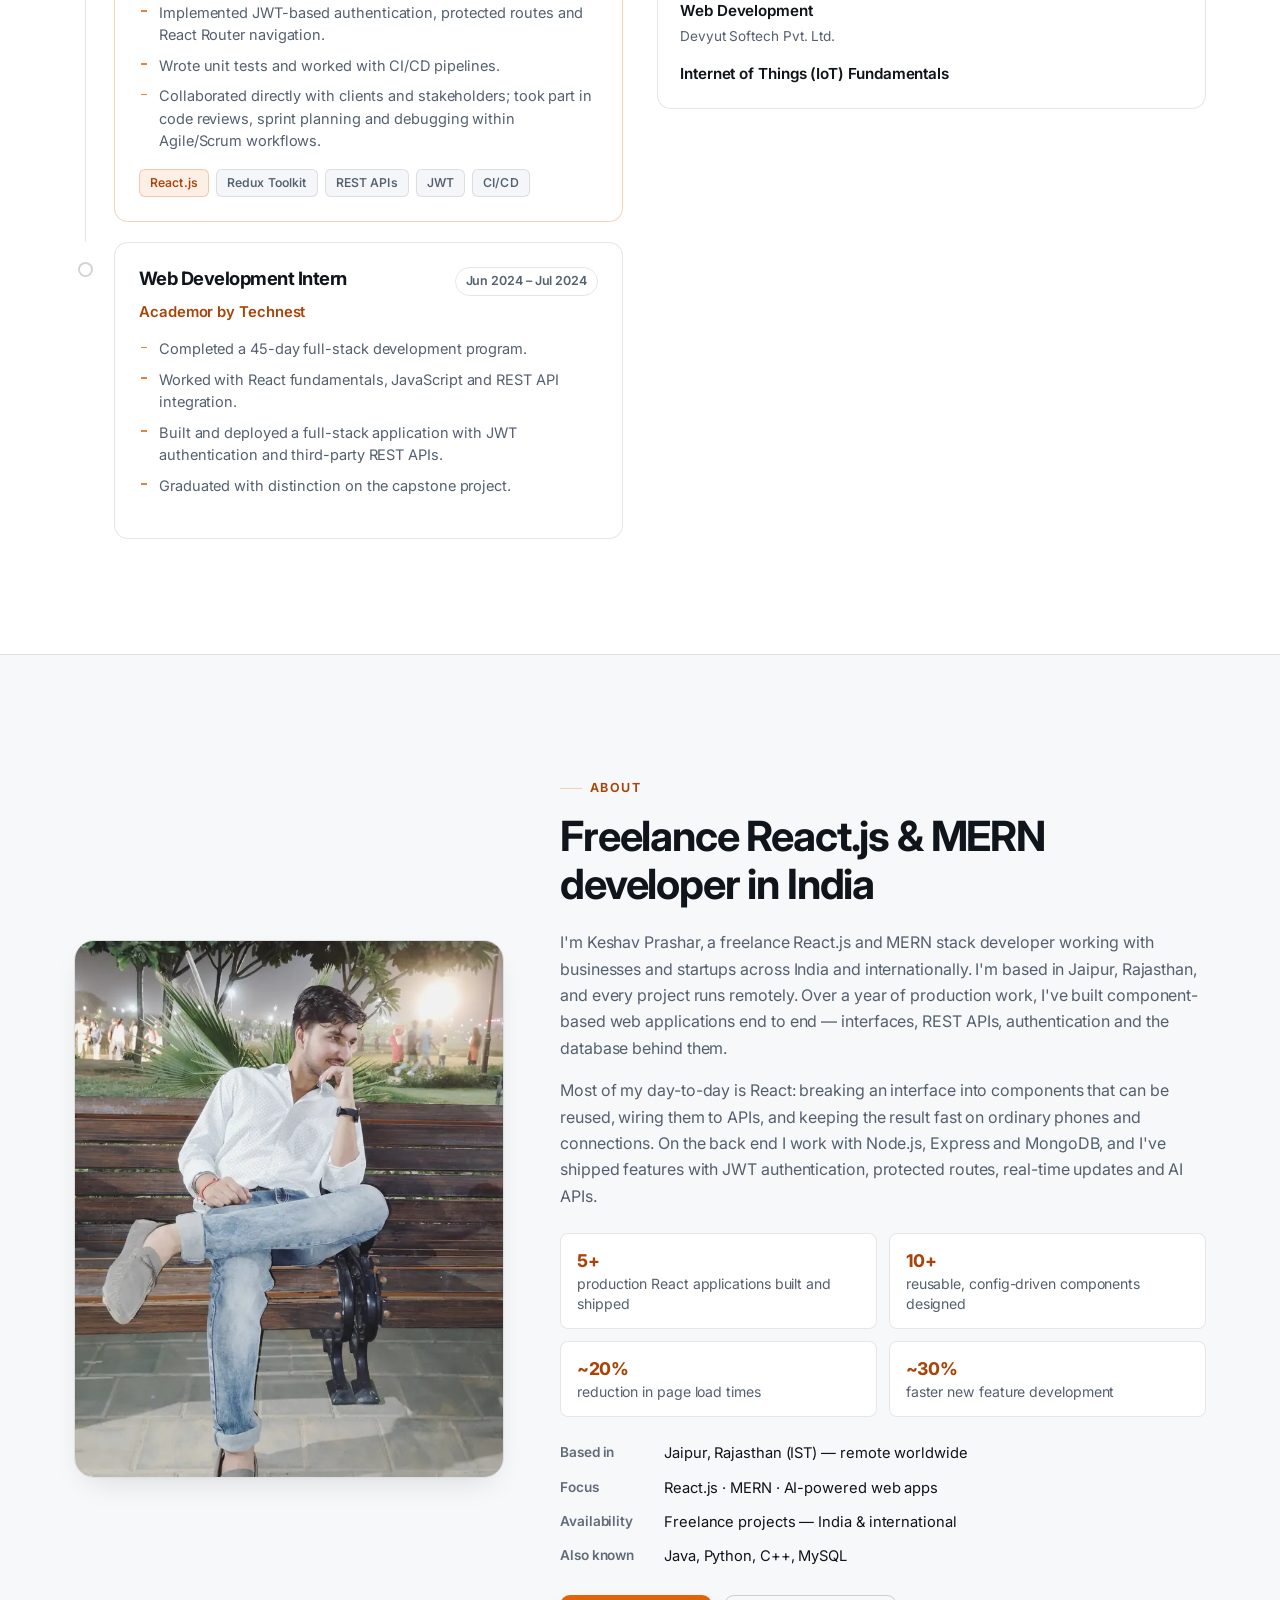
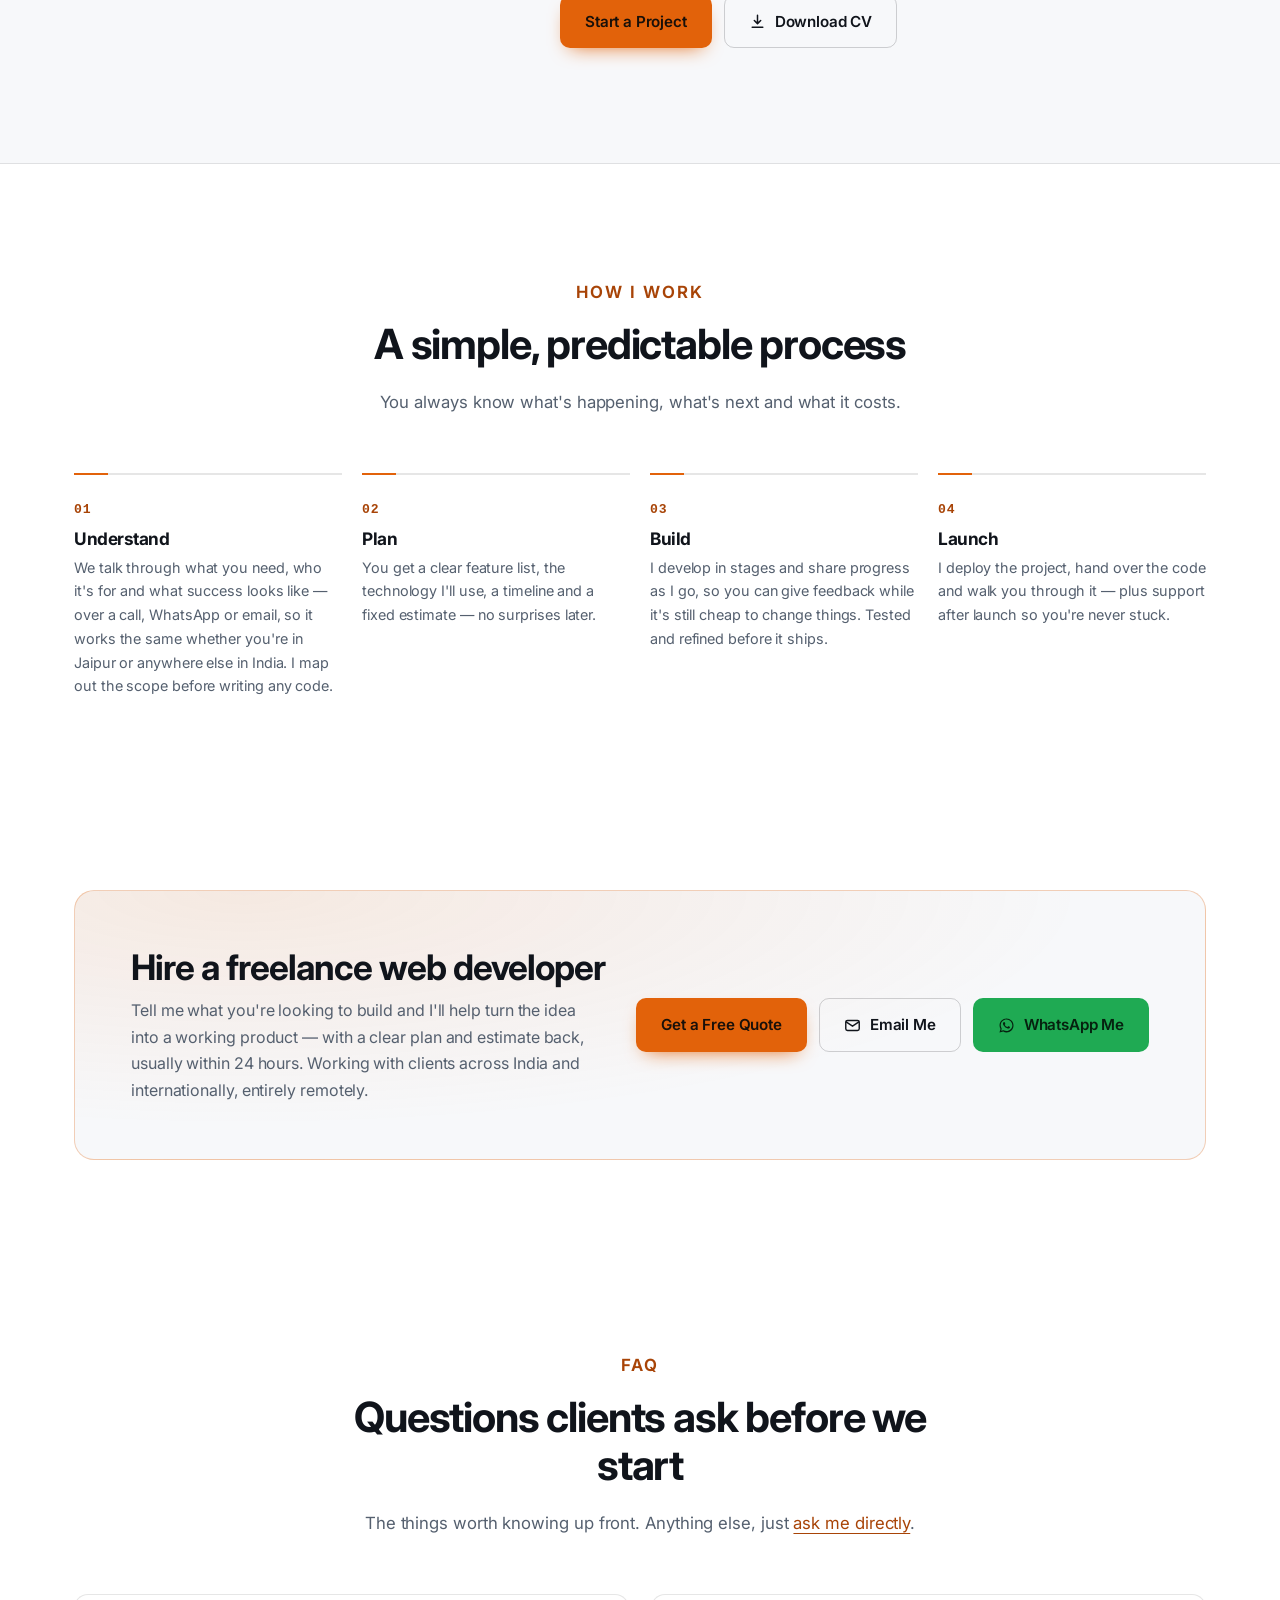
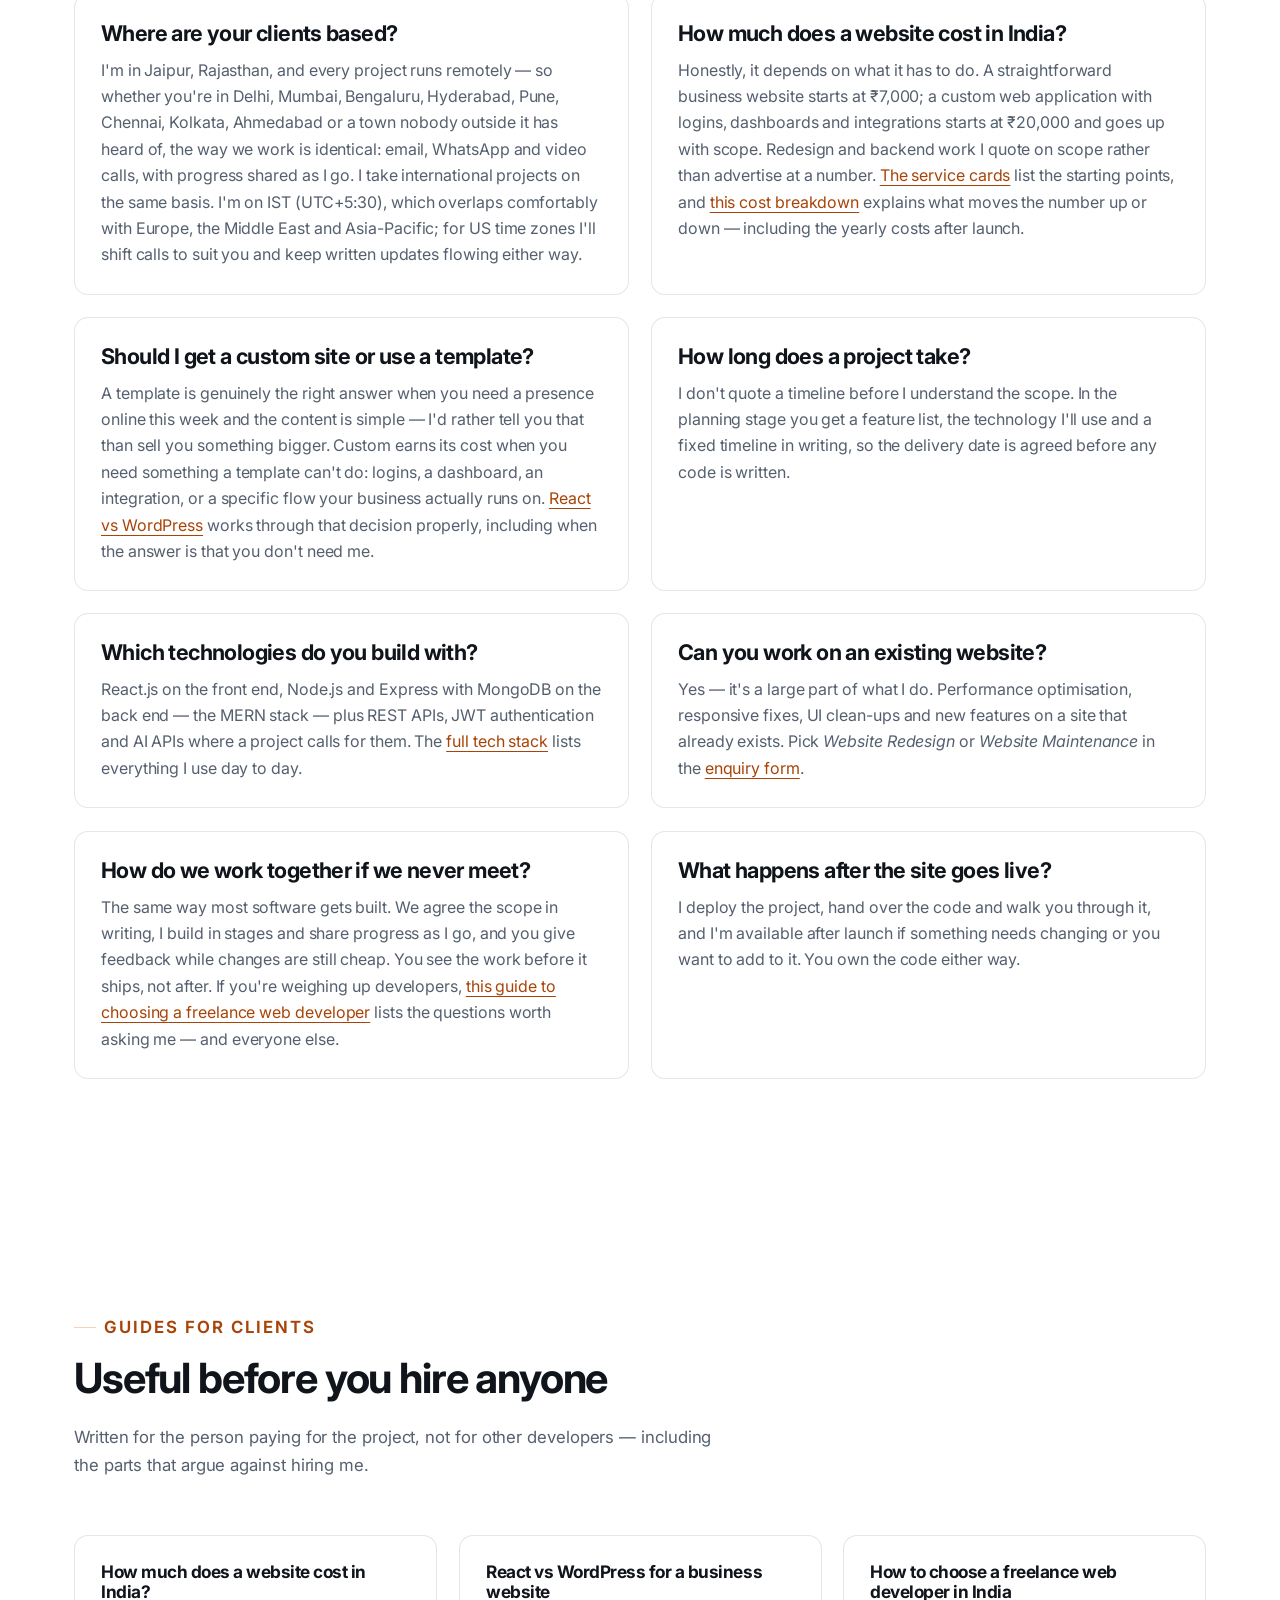
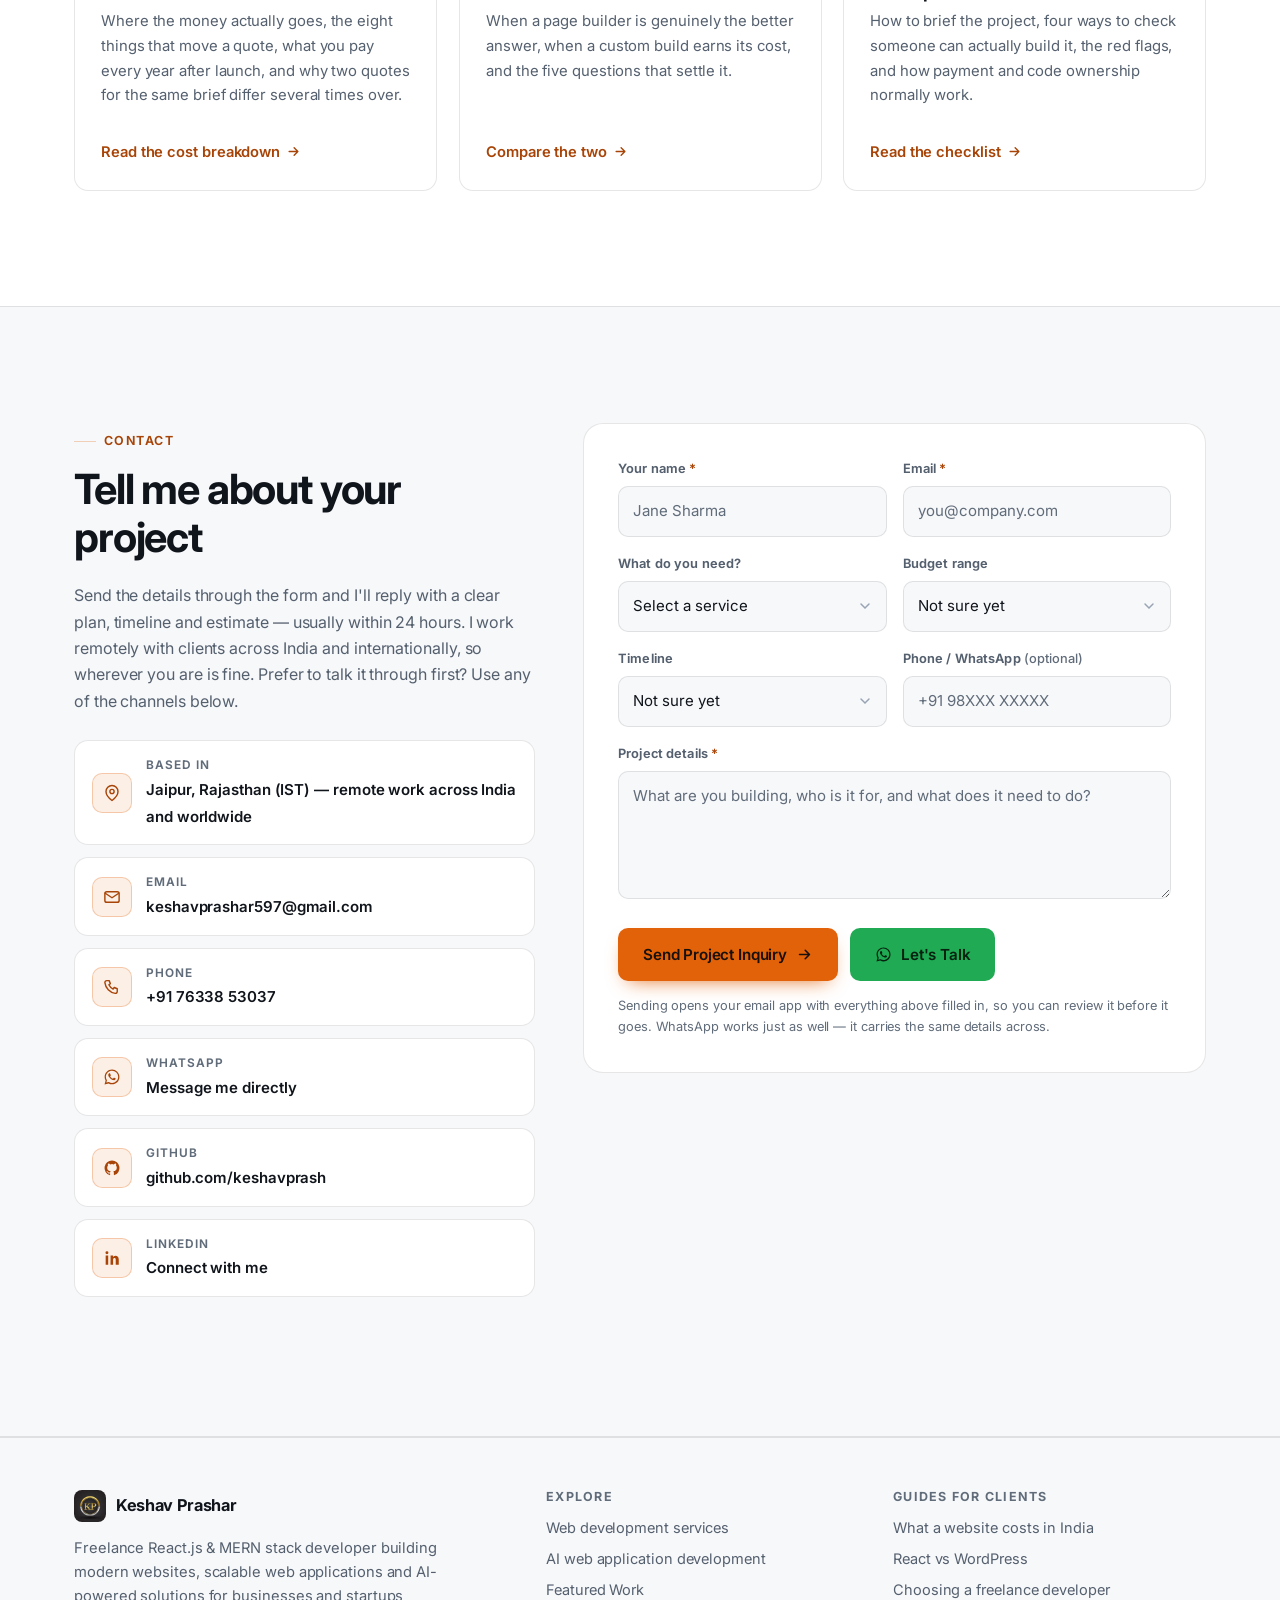
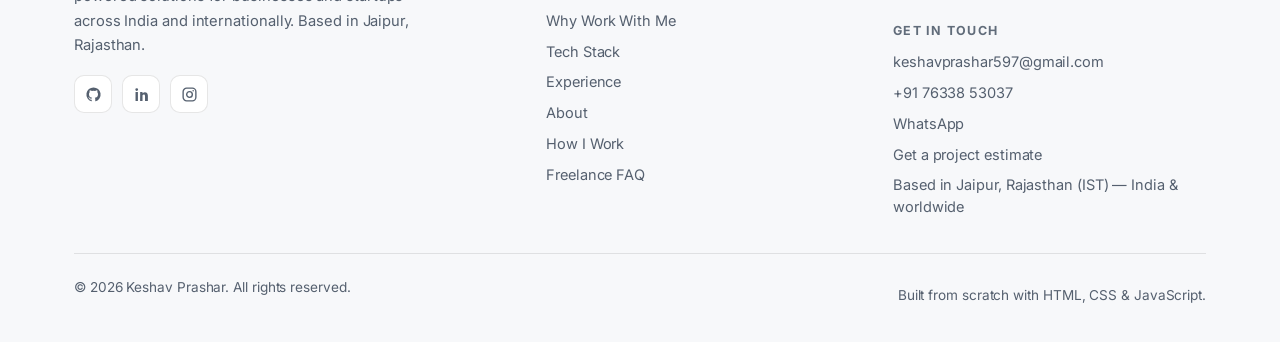
==== commit 7045276a: "Position for international clients alongside India The site read as India-only in every surface exce" ====
--- a/index.html
+++ b/index.html
@@ -7,7 +7,7 @@
 	<meta name="theme-color" content="#0b0d11">
 
 	<title>Freelance React.js &amp; MERN Developer in India | Keshav Prashar</title>
-	<meta name="description" content="Freelance React.js and MERN stack developer in India. I build custom websites, web applications and AI-powered products for businesses. Get a free quote.">
+	<meta name="description" content="Freelance React.js and MERN stack developer in India, available worldwide. I build custom websites, web applications and AI-powered products. Get a quote.">
 	<meta name="author" content="Keshav Prashar">
 	<link rel="canonical" href="https://keshavprash.github.io/Keshav-Dev/">
 
@@ -22,7 +22,7 @@
 	<meta property="og:type" content="website">
 	<meta property="og:site_name" content="Keshav Prashar">
 	<meta property="og:title" content="Freelance React.js &amp; MERN Developer in India | Keshav Prashar">
-	<meta property="og:description" content="React.js, MERN and AI-powered web development for businesses and startups across India. Custom websites and web applications, built end to end. Freelance.">
+	<meta property="og:description" content="React.js, MERN and AI-powered web development for businesses and startups in India and worldwide. Custom websites and web applications, built end to end.">
 	<meta property="og:image" content="https://keshavprash.github.io/Keshav-Dev/images/og-cover.jpg">
 	<meta property="og:image:type" content="image/jpeg">
 	<meta property="og:image:width" content="1200">
@@ -34,7 +34,7 @@
 	<!-- Twitter -->
 	<meta name="twitter:card" content="summary_large_image">
 	<meta name="twitter:title" content="Freelance React.js &amp; MERN Developer in India | Keshav Prashar">
-	<meta name="twitter:description" content="React.js, MERN and AI-powered web development for businesses and startups across India. Custom websites and web applications, built end to end. Freelance.">
+	<meta name="twitter:description" content="React.js, MERN and AI-powered web development for businesses and startups in India and worldwide. Custom websites and web applications, built end to end.">
 	<meta name="twitter:image" content="https://keshavprash.github.io/Keshav-Dev/images/og-cover.jpg">
 	<meta name="twitter:image:alt" content="Keshav Prashar — freelance React.js &amp; MERN developer in India. Custom websites, web applications and AI-powered products.">
 
@@ -77,7 +77,7 @@
 				"@id": "https://keshavprash.github.io/Keshav-Dev/#website",
 				"url": "https://keshavprash.github.io/Keshav-Dev/",
 				"name": "Keshav Prashar — Freelance React.js and MERN Developer in India",
-				"description": "Portfolio of Keshav Prashar, a freelance React.js and MERN stack developer working with businesses and startups across India, building custom websites, web applications and AI-powered products.",
+				"description": "Portfolio of Keshav Prashar, a freelance React.js and MERN stack developer working with businesses and startups across India and internationally, building custom websites, web applications and AI-powered products.",
 				"inLanguage": "en-IN",
 				"publisher": {
 					"@id": "https://keshavprash.github.io/Keshav-Dev/#person"
@@ -88,7 +88,7 @@
 				"@id": "https://keshavprash.github.io/Keshav-Dev/#webpage",
 				"url": "https://keshavprash.github.io/Keshav-Dev/",
 				"name": "Freelance React.js & MERN Developer in India | Keshav Prashar",
-				"description": "Freelance React.js and MERN stack developer in India. I build custom websites, web applications and AI-powered products for businesses.",
+				"description": "Freelance React.js and MERN stack developer in India, available worldwide. I build custom websites, web applications and AI-powered products for businesses.",
 				"isPartOf": {
 					"@id": "https://keshavprash.github.io/Keshav-Dev/#website"
 				},
@@ -113,14 +113,14 @@
 				"contentUrl": "https://keshavprash.github.io/Keshav-Dev/images/keshav-portrait.jpg",
 				"width": 760,
 				"height": 760,
-				"caption": "Keshav Prashar, freelance React.js and MERN full stack developer working across India"
+				"caption": "Keshav Prashar, freelance React.js and MERN full stack developer working across India and internationally"
 			},
 			{
 				"@type": "Person",
 				"@id": "https://keshavprash.github.io/Keshav-Dev/#person",
 				"name": "Keshav Prashar",
 				"jobTitle": "Freelance React.js & MERN Stack Developer",
-				"description": "Freelance React.js and MERN stack developer working with businesses and startups across India, building custom websites, scalable web applications and AI-powered products. Based in Jaipur, Rajasthan.",
+				"description": "Freelance React.js and MERN stack developer working with businesses and startups across India and internationally, building custom websites, scalable web applications and AI-powered products. Based in Jaipur, Rajasthan.",
 				"email": "mailto:keshavprashar597@gmail.com",
 				"telephone": "+91-7633853037",
 				"url": "https://keshavprash.github.io/Keshav-Dev/",
@@ -166,14 +166,18 @@
 					{
 						"@type": "City",
 						"name": "Jaipur"
-					}
+					},
+					"Worldwide"
 				],
 				"contactPoint": {
 					"@type": "ContactPoint",
 					"contactType": "Project enquiries",
 					"email": "keshavprashar597@gmail.com",
 					"telephone": "+91-7633853037",
-					"areaServed": "IN",
+					"areaServed": [
+						"IN",
+						"Worldwide"
+					],
 					"availableLanguage": [
 						"English"
 					]
@@ -293,7 +297,8 @@
 					{
 						"@type": "City",
 						"name": "Jaipur"
-					}
+					},
+					"Worldwide"
 				],
 				"url": "https://keshavprash.github.io/Keshav-Dev/services/"
 			},
@@ -318,7 +323,8 @@
 					{
 						"@type": "City",
 						"name": "Jaipur"
-					}
+					},
+					"Worldwide"
 				],
 				"url": "https://keshavprash.github.io/Keshav-Dev/services/"
 			},
@@ -343,7 +349,8 @@
 					{
 						"@type": "City",
 						"name": "Jaipur"
-					}
+					},
+					"Worldwide"
 				],
 				"url": "https://keshavprash.github.io/Keshav-Dev/services/"
 			},
@@ -368,7 +375,8 @@
 					{
 						"@type": "City",
 						"name": "Jaipur"
-					}
+					},
+					"Worldwide"
 				],
 				"url": "https://keshavprash.github.io/Keshav-Dev/services/"
 			},
@@ -393,7 +401,8 @@
 					{
 						"@type": "City",
 						"name": "Jaipur"
-					}
+					},
+					"Worldwide"
 				],
 				"url": "https://keshavprash.github.io/Keshav-Dev/services/"
 			},
@@ -418,7 +427,8 @@
 					{
 						"@type": "City",
 						"name": "Jaipur"
-					}
+					},
+					"Worldwide"
 				],
 				"url": "https://keshavprash.github.io/Keshav-Dev/services/"
 			},
@@ -443,7 +453,8 @@
 					{
 						"@type": "City",
 						"name": "Jaipur"
-					}
+					},
+					"Worldwide"
 				],
 				"url": "https://keshavprash.github.io/Keshav-Dev/services/"
 			},
@@ -468,7 +479,8 @@
 					{
 						"@type": "City",
 						"name": "Jaipur"
-					}
+					},
+					"Worldwide"
 				],
 				"url": "https://keshavprash.github.io/Keshav-Dev/services/"
 			},
@@ -635,7 +647,7 @@
 			<div class="container">
 				<div class="hero-grid">
 					<div class="hero-copy" data-reveal>
-						<p class="availability"><span class="dot" aria-hidden="true"></span> Available for freelance projects across India</p>
+						<p class="availability"><span class="dot" aria-hidden="true"></span> Available for freelance projects worldwide</p>
 
 						<h1>
 							<span class="hero-name">Keshav Prashar</span>
@@ -647,8 +659,9 @@
 
 						<p class="hero-lead">
 							I build fast websites, custom web applications and AI-powered products for businesses
-							and startups across India — front end through to the API and database. Freelance,
-							remote, and used to working with clients I've never met in person.
+							and startups across India and internationally — front end through to the API and
+							database. Freelance, remote, and used to working with clients I've never met in
+							person.
 						</p>
 
 						<div class="hero-cta">
@@ -662,7 +675,7 @@
 						<ul class="hero-meta">
 							<li>
 								<svg viewBox="0 0 24 24" fill="none" stroke="currentColor" stroke-width="2" stroke-linecap="round" stroke-linejoin="round" aria-hidden="true"><path d="M20 10c0 6-8 12-8 12s-8-6-8-12a8 8 0 1 1 16 0z"/><circle cx="12" cy="10" r="2.8"/></svg>
-								Remote projects, India-wide
+								Remote projects, India &amp; worldwide
 							</li>
 							<li>
 								<svg viewBox="0 0 24 24" fill="none" stroke="currentColor" stroke-width="2" stroke-linecap="round" stroke-linejoin="round" aria-hidden="true"><rect x="3" y="7" width="18" height="13" rx="2"/><path d="M8 7V5.5A1.5 1.5 0 0 1 9.5 4h5A1.5 1.5 0 0 1 16 5.5V7"/></svg>
@@ -724,7 +737,8 @@
 					<h2>What I can build for you</h2>
 					<p>Whether you need a website that wins trust or a web application that runs your business,
 						I handle the design, the code and the deployment. I work remotely with businesses and
-						startups across India — see <a href="#work">the React and MERN projects I've shipped</a>
+						startups across India and overseas — see <a href="#work">the React and MERN projects I've
+						shipped</a>
 						for what that looks like in practice, or read
 						<a href="services/">what each web development service includes and who it suits</a>.</p>
 				</div>
@@ -1426,8 +1440,8 @@
 						<h2>Freelance React.js &amp; MERN developer in India</h2>
 						<p>
 							I'm Keshav Prashar, a freelance React.js and MERN stack developer working with businesses
-							and startups across India. I'm based in Jaipur, Rajasthan, and every project runs
-							remotely. Over a year of production work, I've built component-based web applications
+							and startups across India and internationally. I'm based in Jaipur, Rajasthan, and every
+							project runs remotely. Over a year of production work, I've built component-based web applications
 							end to end — interfaces, REST APIs, authentication and the database behind them.
 						</p>
 						<p>
@@ -1445,9 +1459,9 @@
 						</ul>
 
 						<ul class="about-facts">
-							<li><span class="k">Based in</span><span class="v">Jaipur, Rajasthan — working India-wide</span></li>
+							<li><span class="k">Based in</span><span class="v">Jaipur, Rajasthan (IST) — remote worldwide</span></li>
 							<li><span class="k">Focus</span><span class="v">React.js · MERN · AI-powered web apps</span></li>
-							<li><span class="k">Availability</span><span class="v">Freelance projects, remote across India</span></li>
+							<li><span class="k">Availability</span><span class="v">Freelance projects — India &amp; international</span></li>
 							<li><span class="k">Also known</span><span class="v">Java, Python, C++, MySQL</span></li>
 						</ul>
 
@@ -1510,7 +1524,7 @@
 						<h2>Hire a freelance web developer</h2>
 						<p>Tell me what you're looking to build and I'll help turn the idea into a working
 							product — with a clear plan and estimate back, usually within 24 hours. Working with
-							clients across India, entirely remotely.</p>
+							clients across India and internationally, entirely remotely.</p>
 					</div>
 					<div class="actions">
 						<a class="btn btn--primary" href="#contact">Get a Free Quote</a>
@@ -1536,11 +1550,14 @@
 
 				<div class="grid grid--2">
 					<article class="card" data-reveal>
-						<h3>Which parts of India do you work with?</h3>
-						<p>All of it. I'm based in Jaipur, Rajasthan, and every project runs remotely — so whether
-							you're in Delhi, Mumbai, Bengaluru, Hyderabad, Pune, Chennai, Kolkata, Ahmedabad or a
-							town nobody outside it has heard of, the way we work together is identical: email,
-							WhatsApp and video calls, with progress shared as I go.</p>
+						<h3>Where are your clients based?</h3>
+						<p>I'm in Jaipur, Rajasthan, and every project runs remotely — so whether you're in Delhi,
+							Mumbai, Bengaluru, Hyderabad, Pune, Chennai, Kolkata, Ahmedabad or a town nobody outside
+							it has heard of, the way we work is identical: email, WhatsApp and video calls, with
+							progress shared as I go. I take international projects on the same basis. I'm on IST
+							(UTC+5:30), which overlaps comfortably with Europe, the Middle East and Asia-Pacific;
+							for US time zones I'll shift calls to suit you and keep written updates flowing either
+							way.</p>
 					</article>
 
 					<article class="card" data-reveal data-reveal-delay="80">
@@ -1654,7 +1671,8 @@
 						<p class="eyebrow">Contact</p>
 						<h2>Tell me about your project</h2>
 						<p>Send the details through the form and I'll reply with a clear plan, timeline and
-							estimate — usually within 24 hours. I work remotely with clients across India, so wherever
+							estimate — usually within 24 hours. I work remotely with clients across India and
+							internationally, so wherever
 							you are is fine. Prefer to talk it through first? Use any of the channels below.</p>
 
 						<ul class="contact-list" style="margin-top:26px">
@@ -1665,7 +1683,7 @@
 									</span>
 									<span>
 										<span class="ci-label">Based in</span>
-										<span class="ci-value">Jaipur, Rajasthan — working remotely with clients across India</span>
+										<span class="ci-value">Jaipur, Rajasthan (IST) — remote work across India and worldwide</span>
 									</span>
 								</span>
 							</li>
@@ -1823,8 +1841,8 @@
 						<span>Keshav Prashar</span>
 					</a>
 					<p>Freelance React.js &amp; MERN stack developer building modern websites, scalable web
-						applications and AI-powered solutions for businesses and startups across India. Based in
-						Jaipur, Rajasthan.</p>
+						applications and AI-powered solutions for businesses and startups across India and
+						internationally. Based in Jaipur, Rajasthan.</p>
 					<ul class="social">
 						<li><a href="https://github.com/keshavprash" target="_blank" rel="noopener" aria-label="GitHub" data-cta="github">
 							<svg viewBox="0 0 24 24" fill="currentColor" aria-hidden="true"><path d="M12 2a10 10 0 0 0-3.16 19.49c.5.09.68-.22.68-.48v-1.7c-2.78.6-3.37-1.34-3.37-1.34-.45-1.16-1.11-1.47-1.11-1.47-.91-.62.07-.6.07-.6 1 .07 1.53 1.03 1.53 1.03.89 1.53 2.34 1.09 2.91.83.09-.65.35-1.09.63-1.34-2.22-.25-4.56-1.11-4.56-4.94 0-1.09.39-1.98 1.03-2.68-.1-.25-.45-1.27.1-2.65 0 0 .84-.27 2.75 1.02a9.5 9.5 0 0 1 5 0c1.91-1.29 2.75-1.02 2.75-1.02.55 1.38.2 2.4.1 2.65.64.7 1.03 1.59 1.03 2.68 0 3.84-2.34 4.69-4.57 4.94.36.31.68.92.68 1.85v2.74c0 .27.18.58.69.48A10 10 0 0 0 12 2z"/></svg>
@@ -1867,7 +1885,7 @@
 						<li><a href="tel:+917633853037" data-cta="phone">+91 76338 53037</a></li>
 						<li><a href="https://wa.me/917633853037" target="_blank" rel="noopener" data-cta="whatsapp">WhatsApp</a></li>
 						<li><a href="#contact">Get a project estimate</a></li>
-						<li>Based in Jaipur, Rajasthan — working India-wide</li>
+						<li>Based in Jaipur, Rajasthan (IST) — India &amp; worldwide</li>
 					</ul>
 				</div>
 			</div>
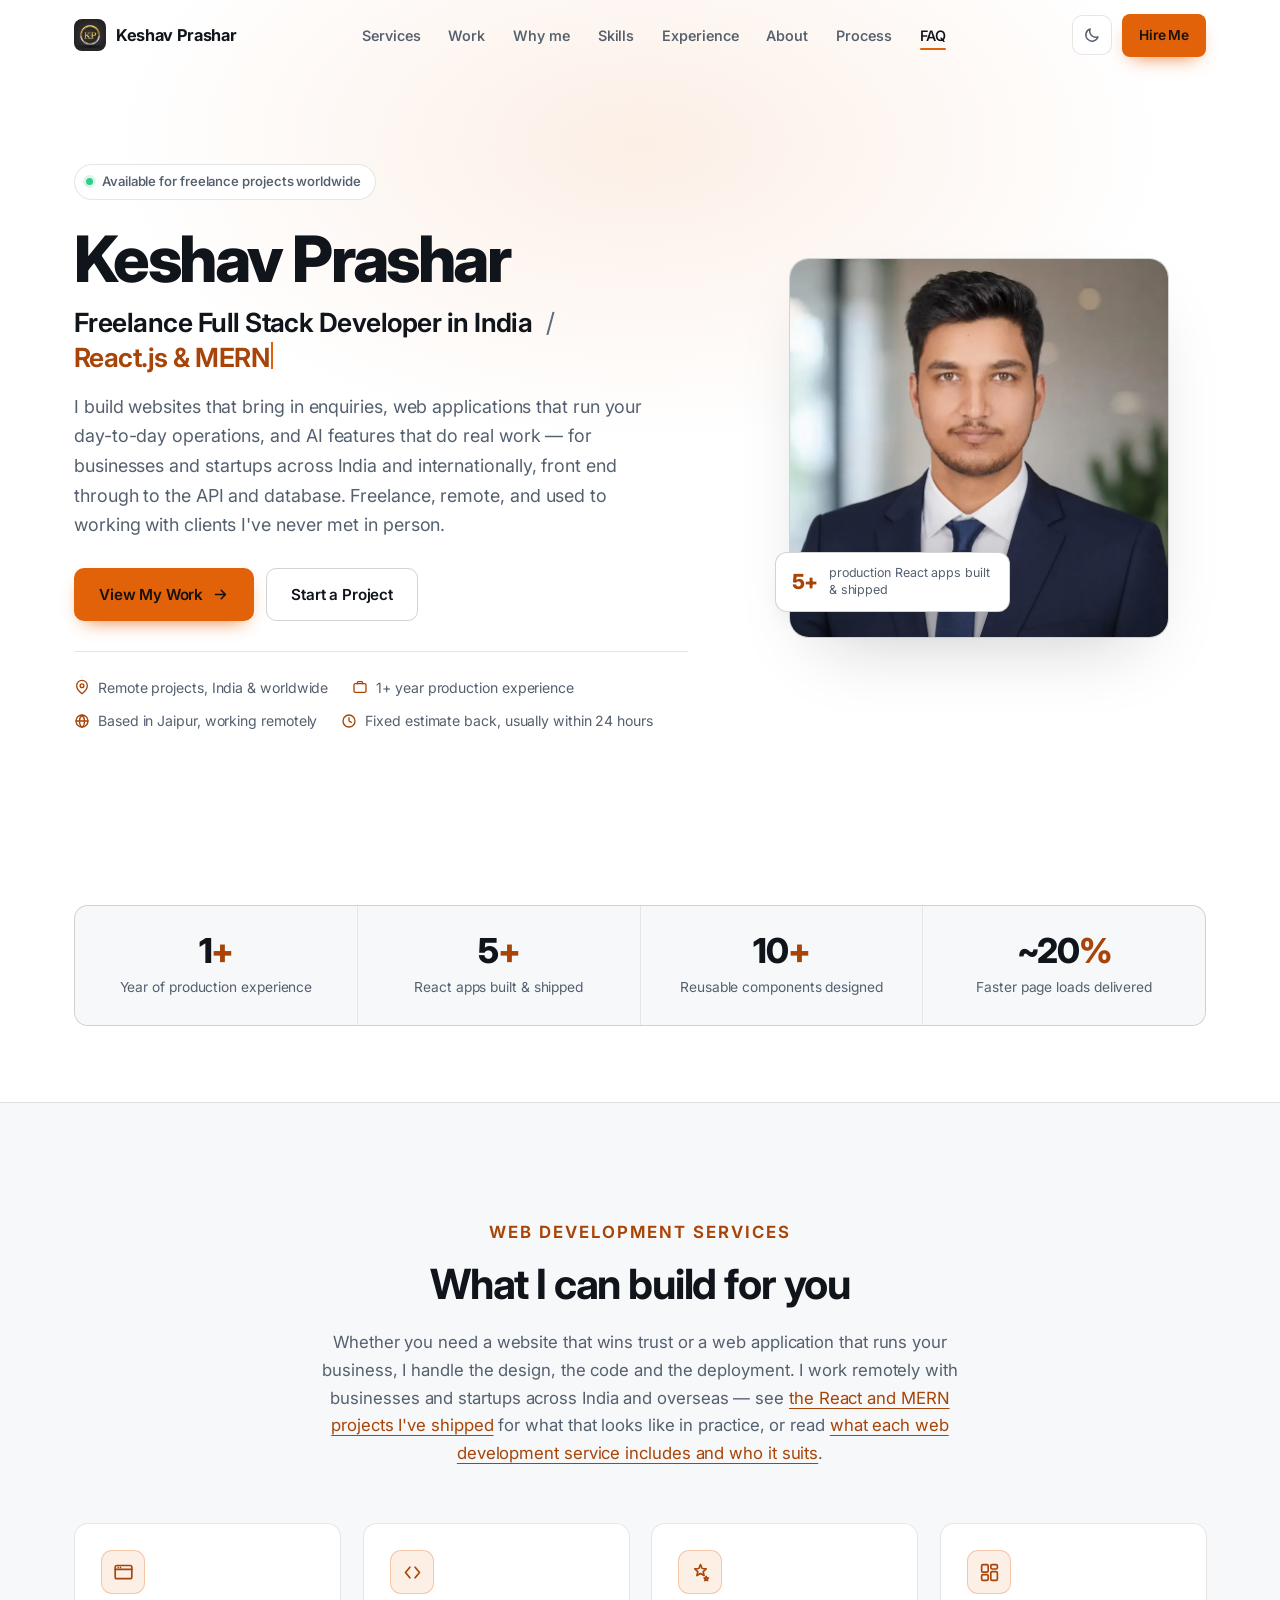
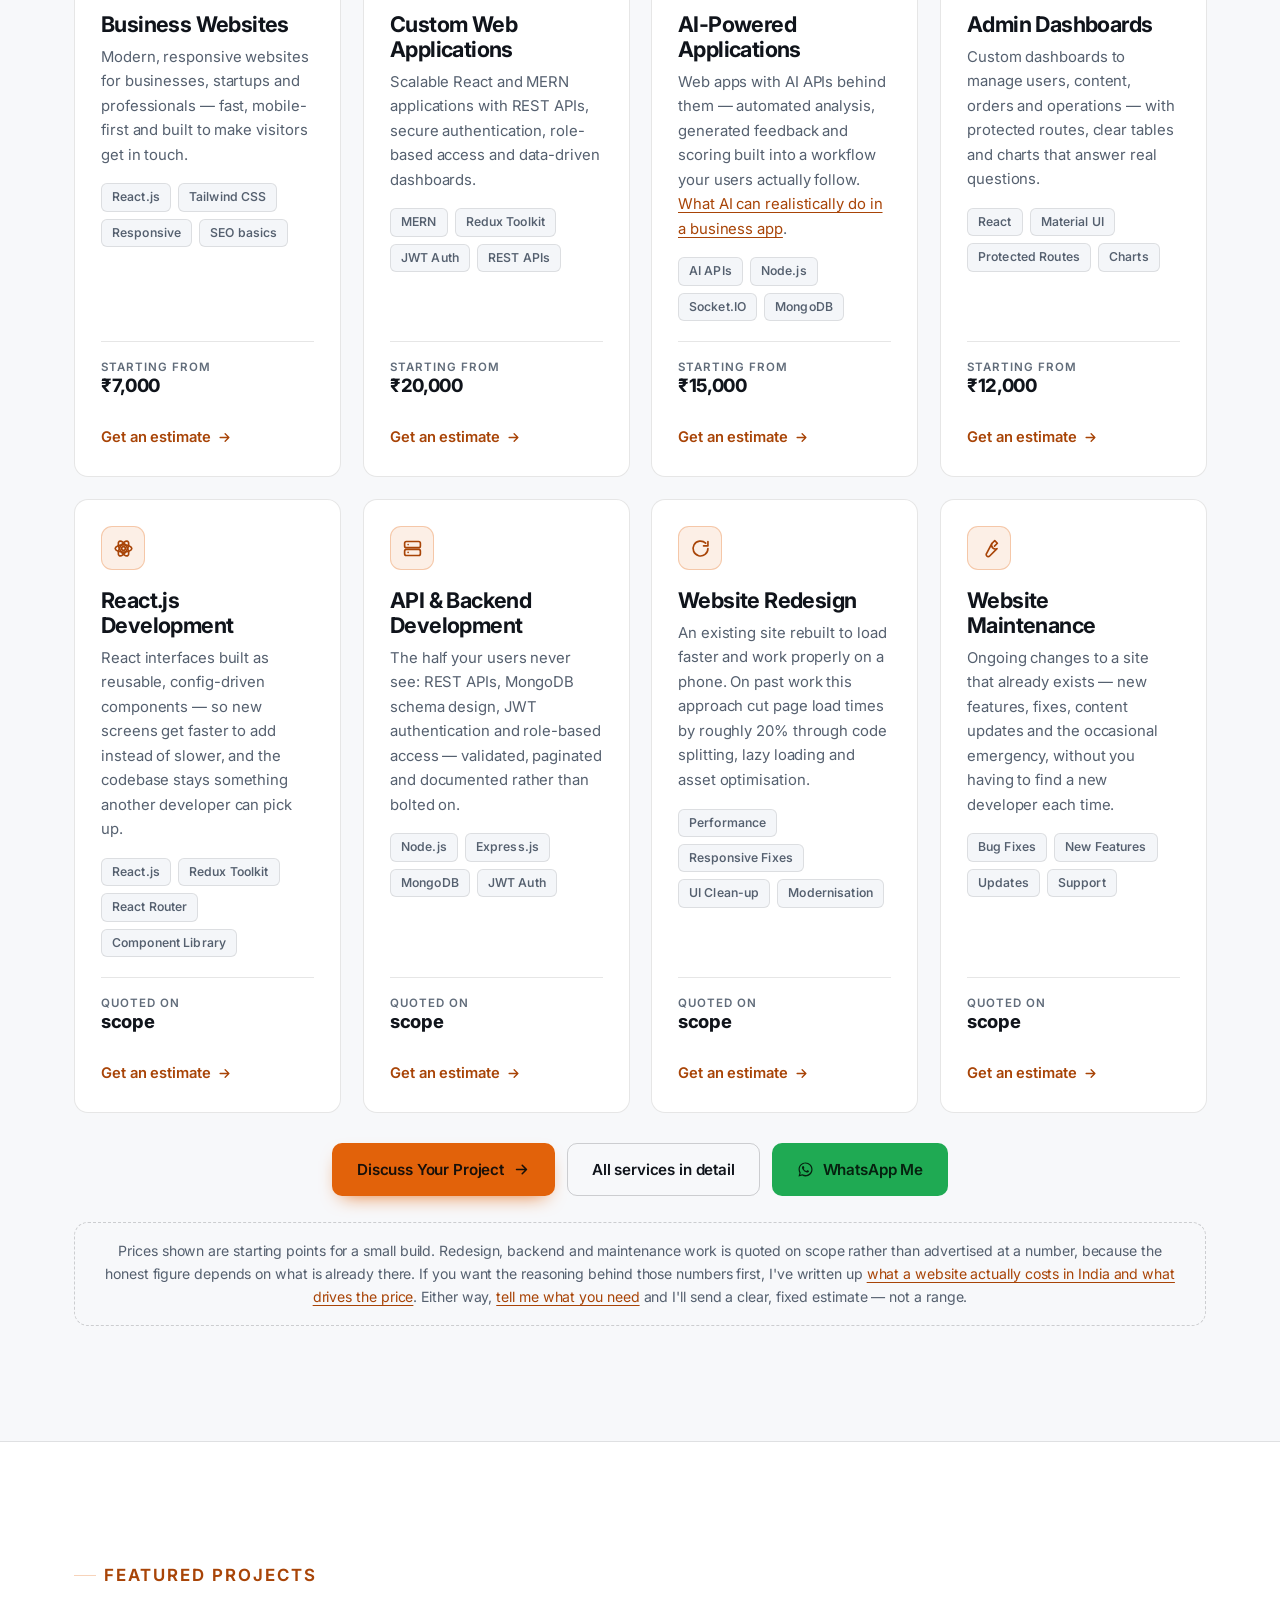
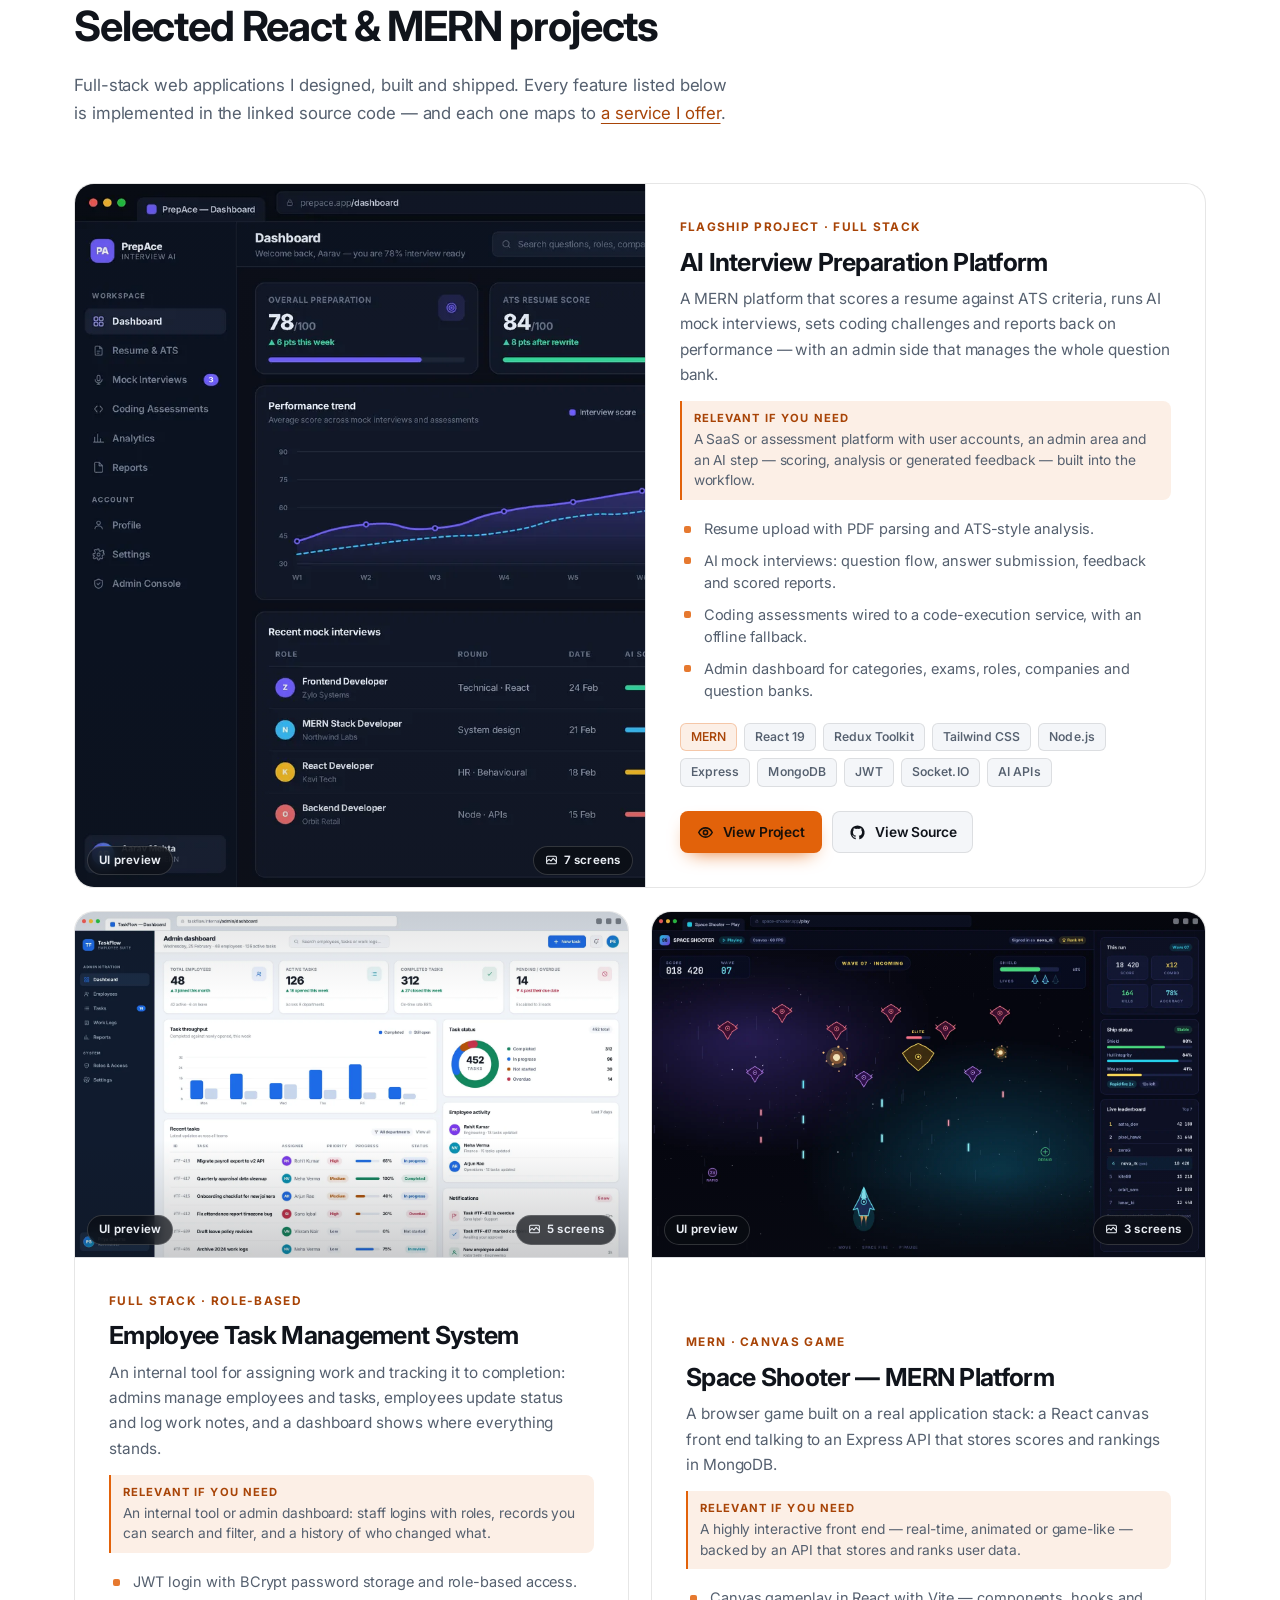
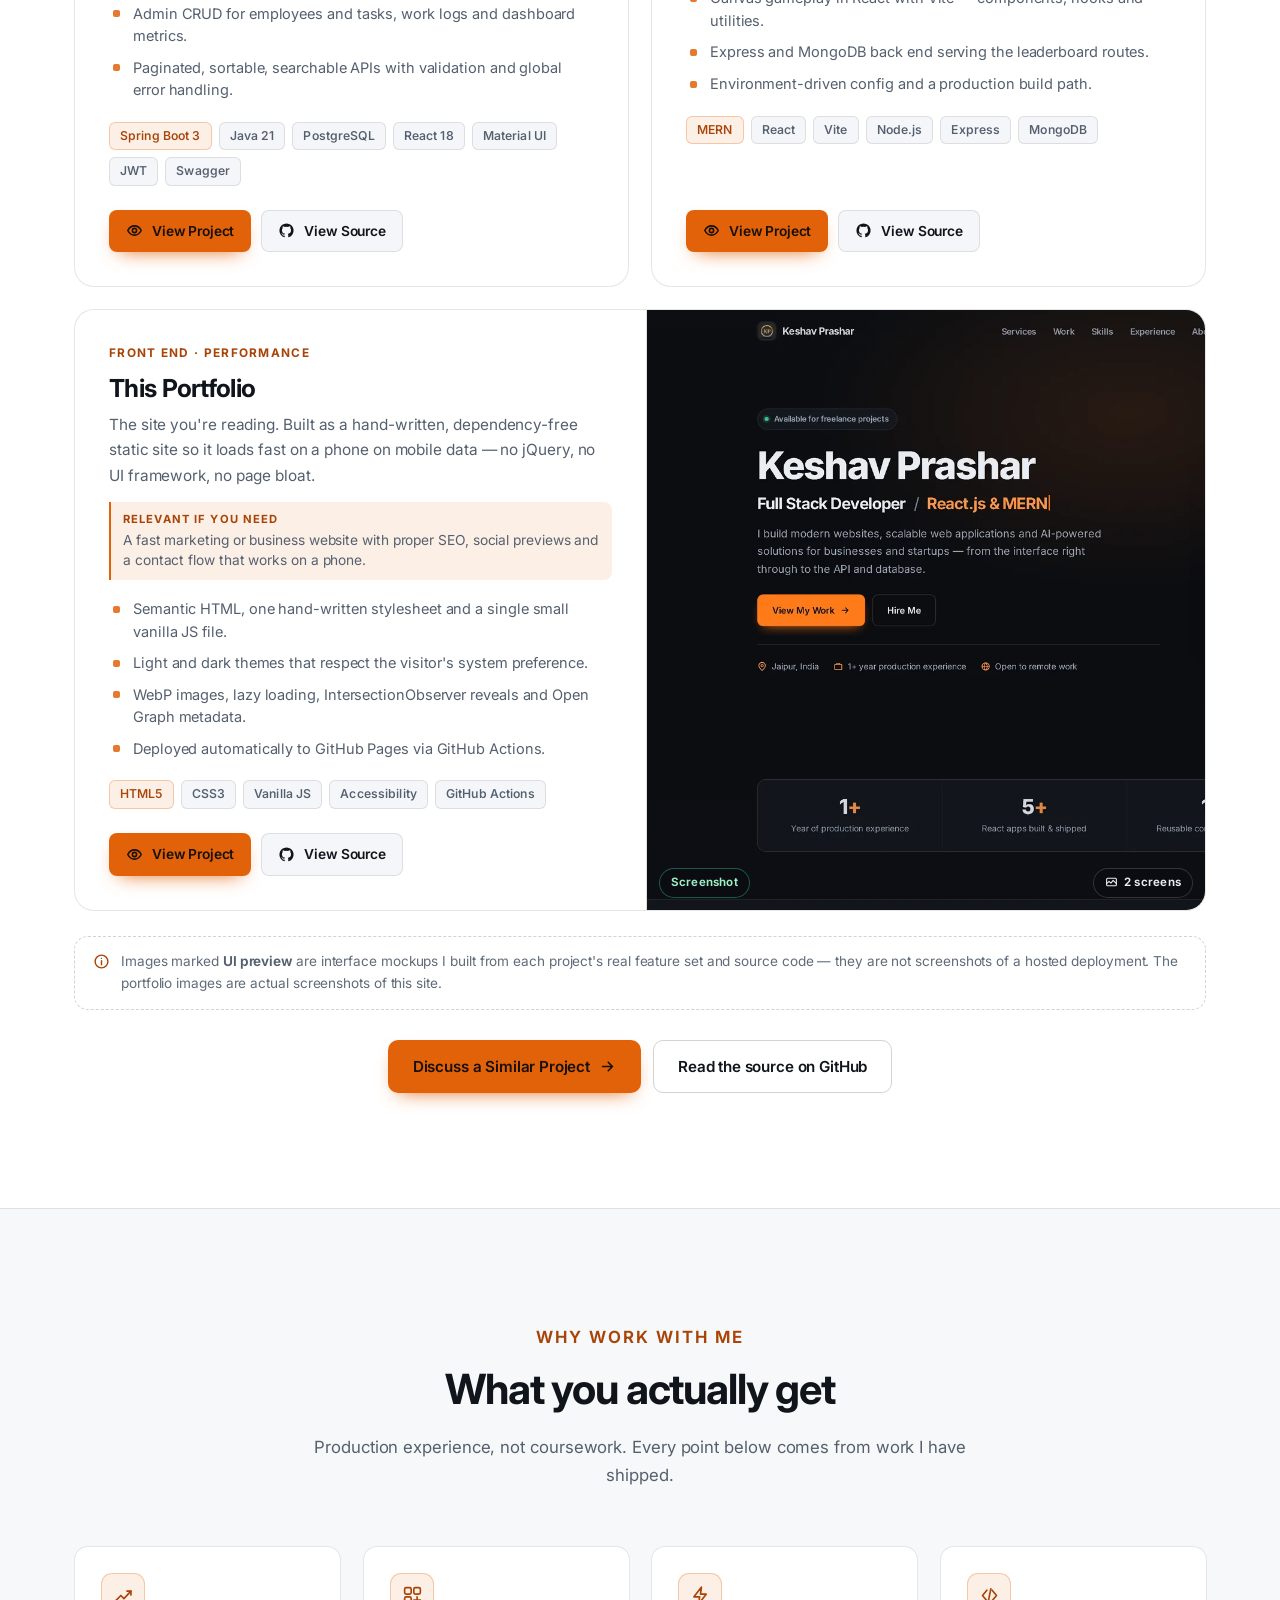
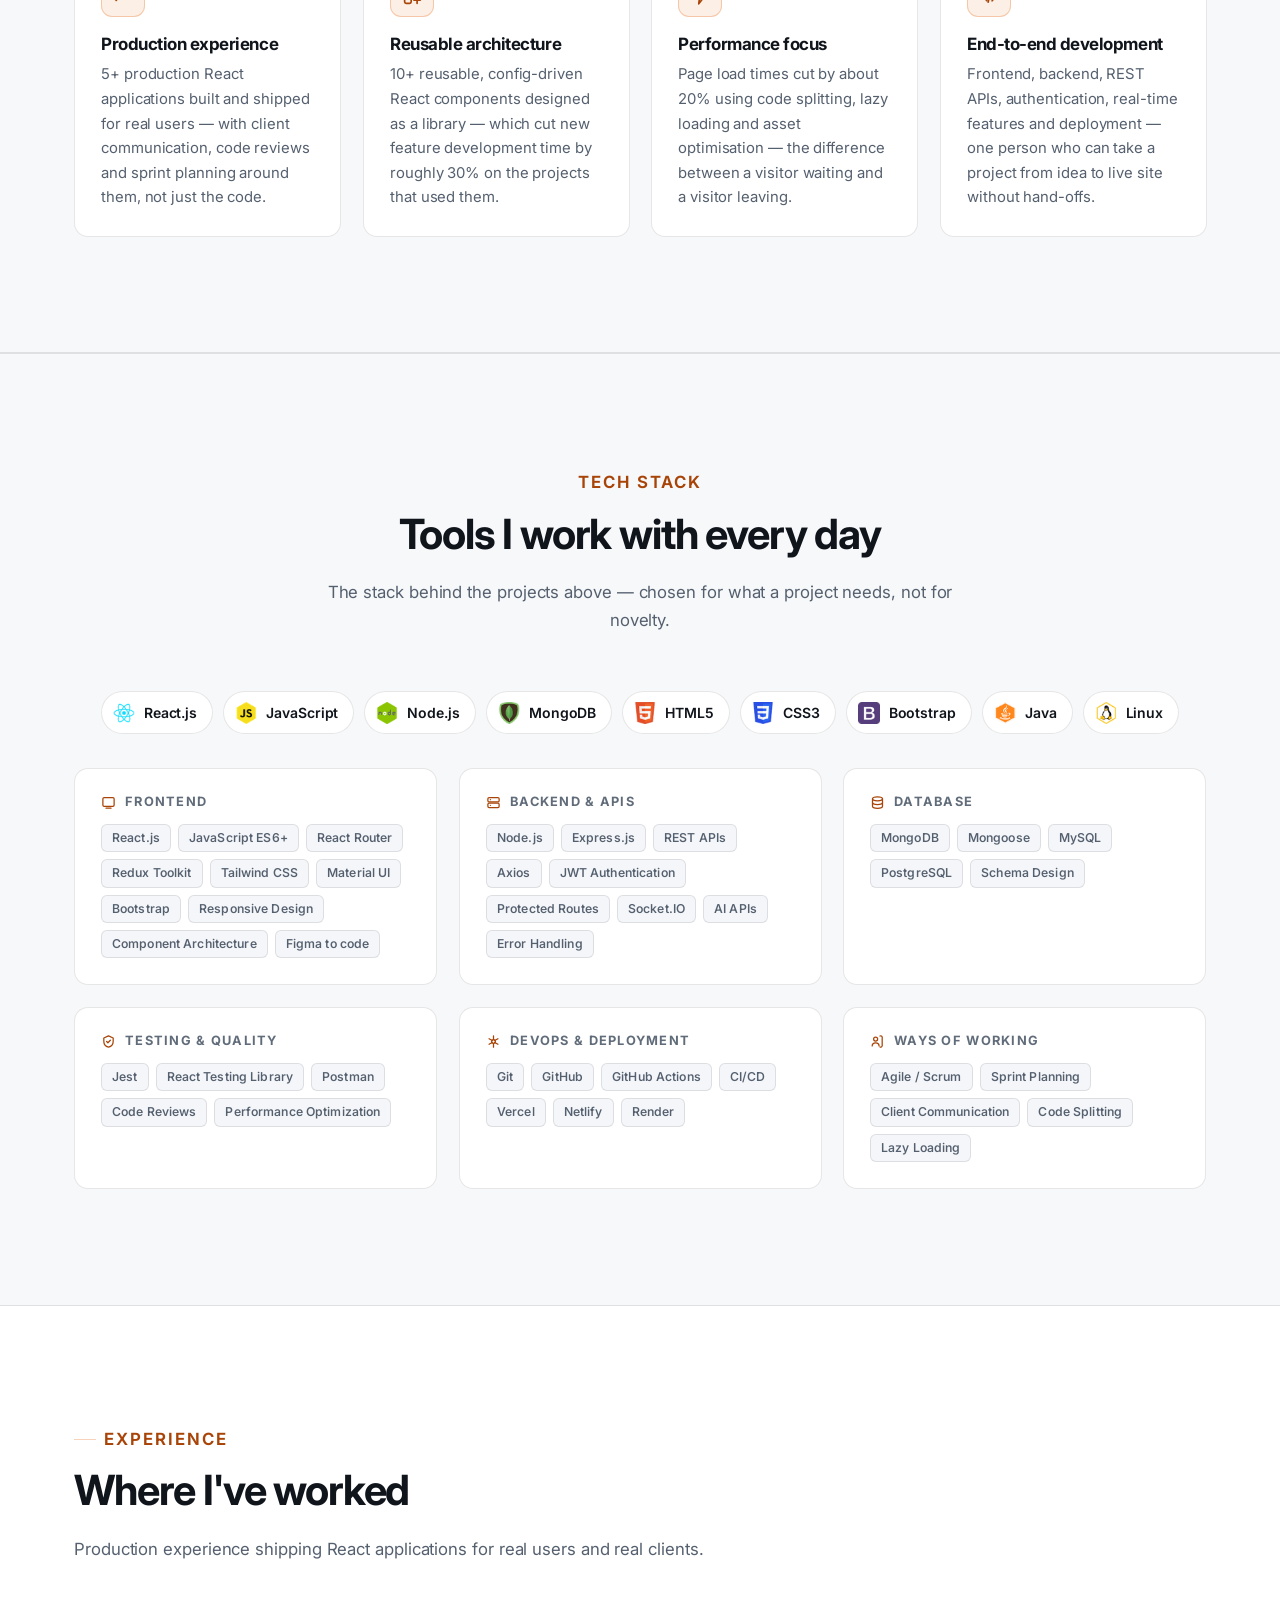
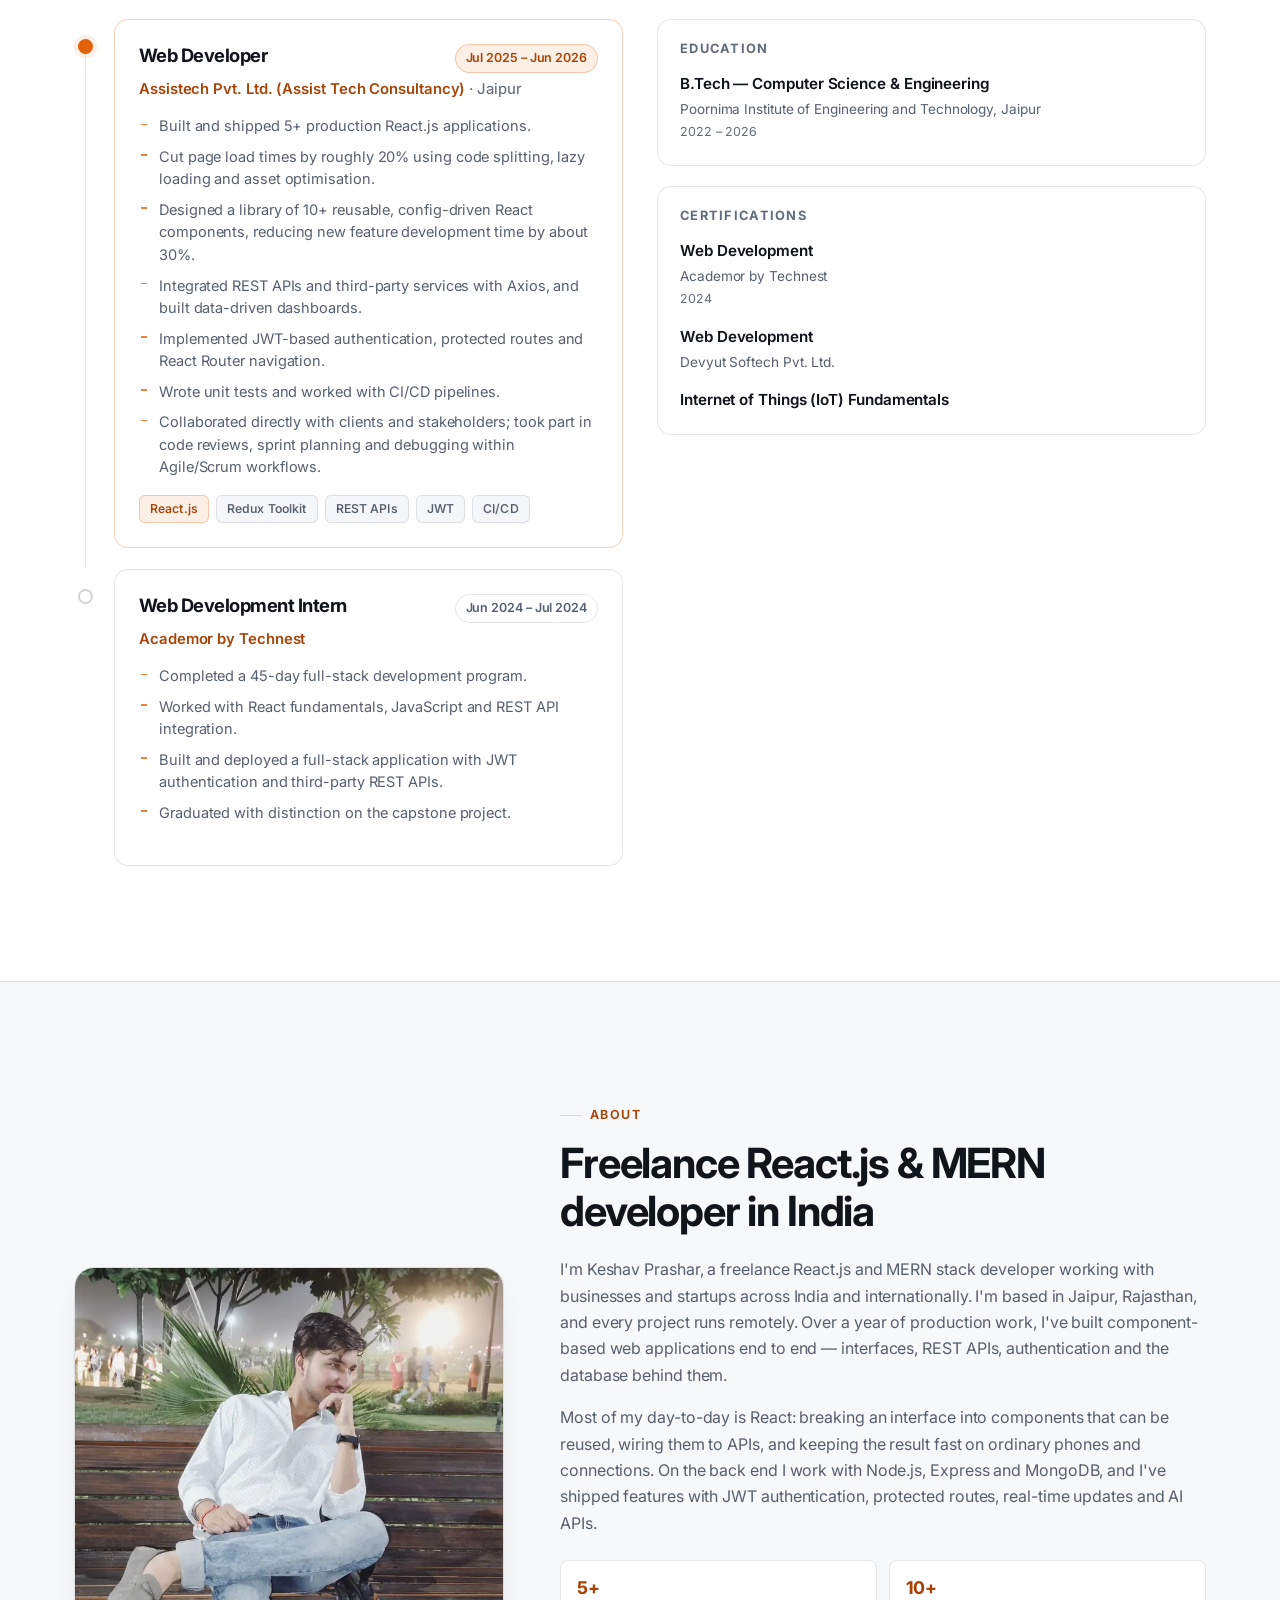
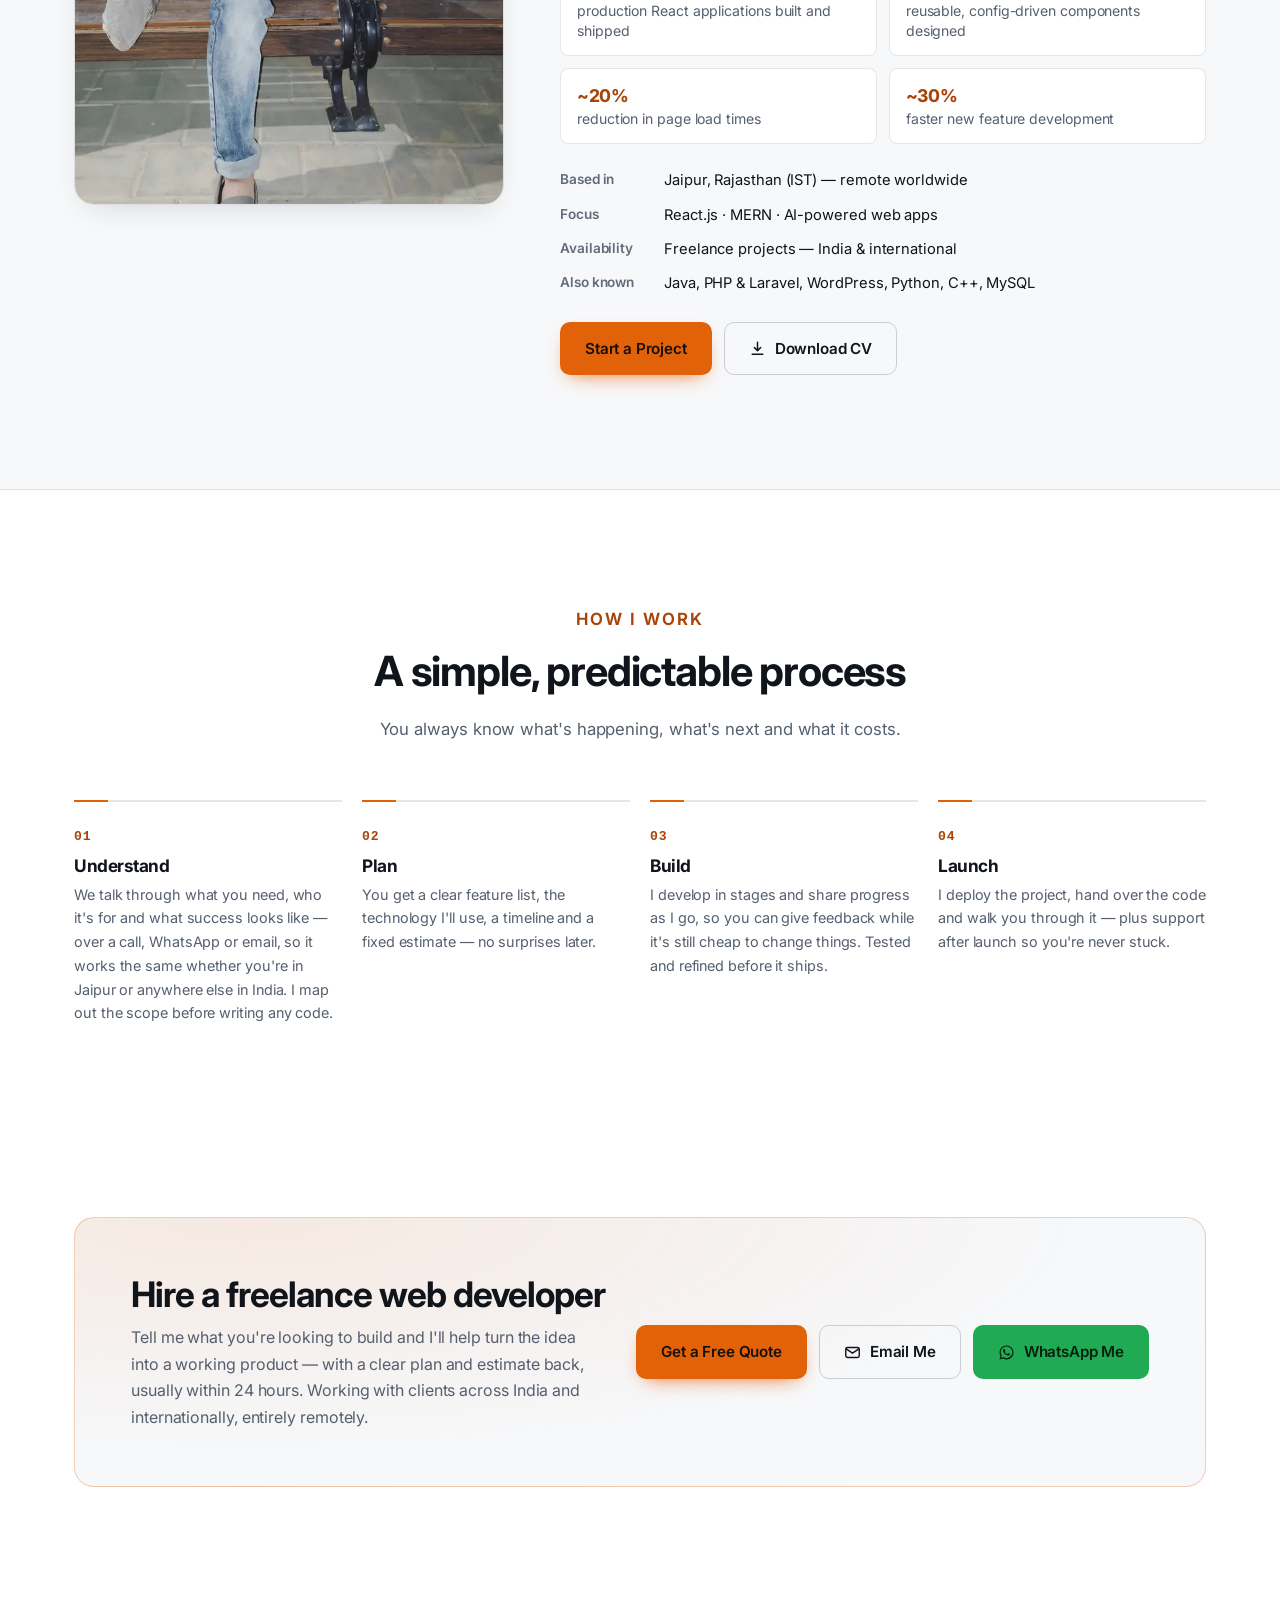
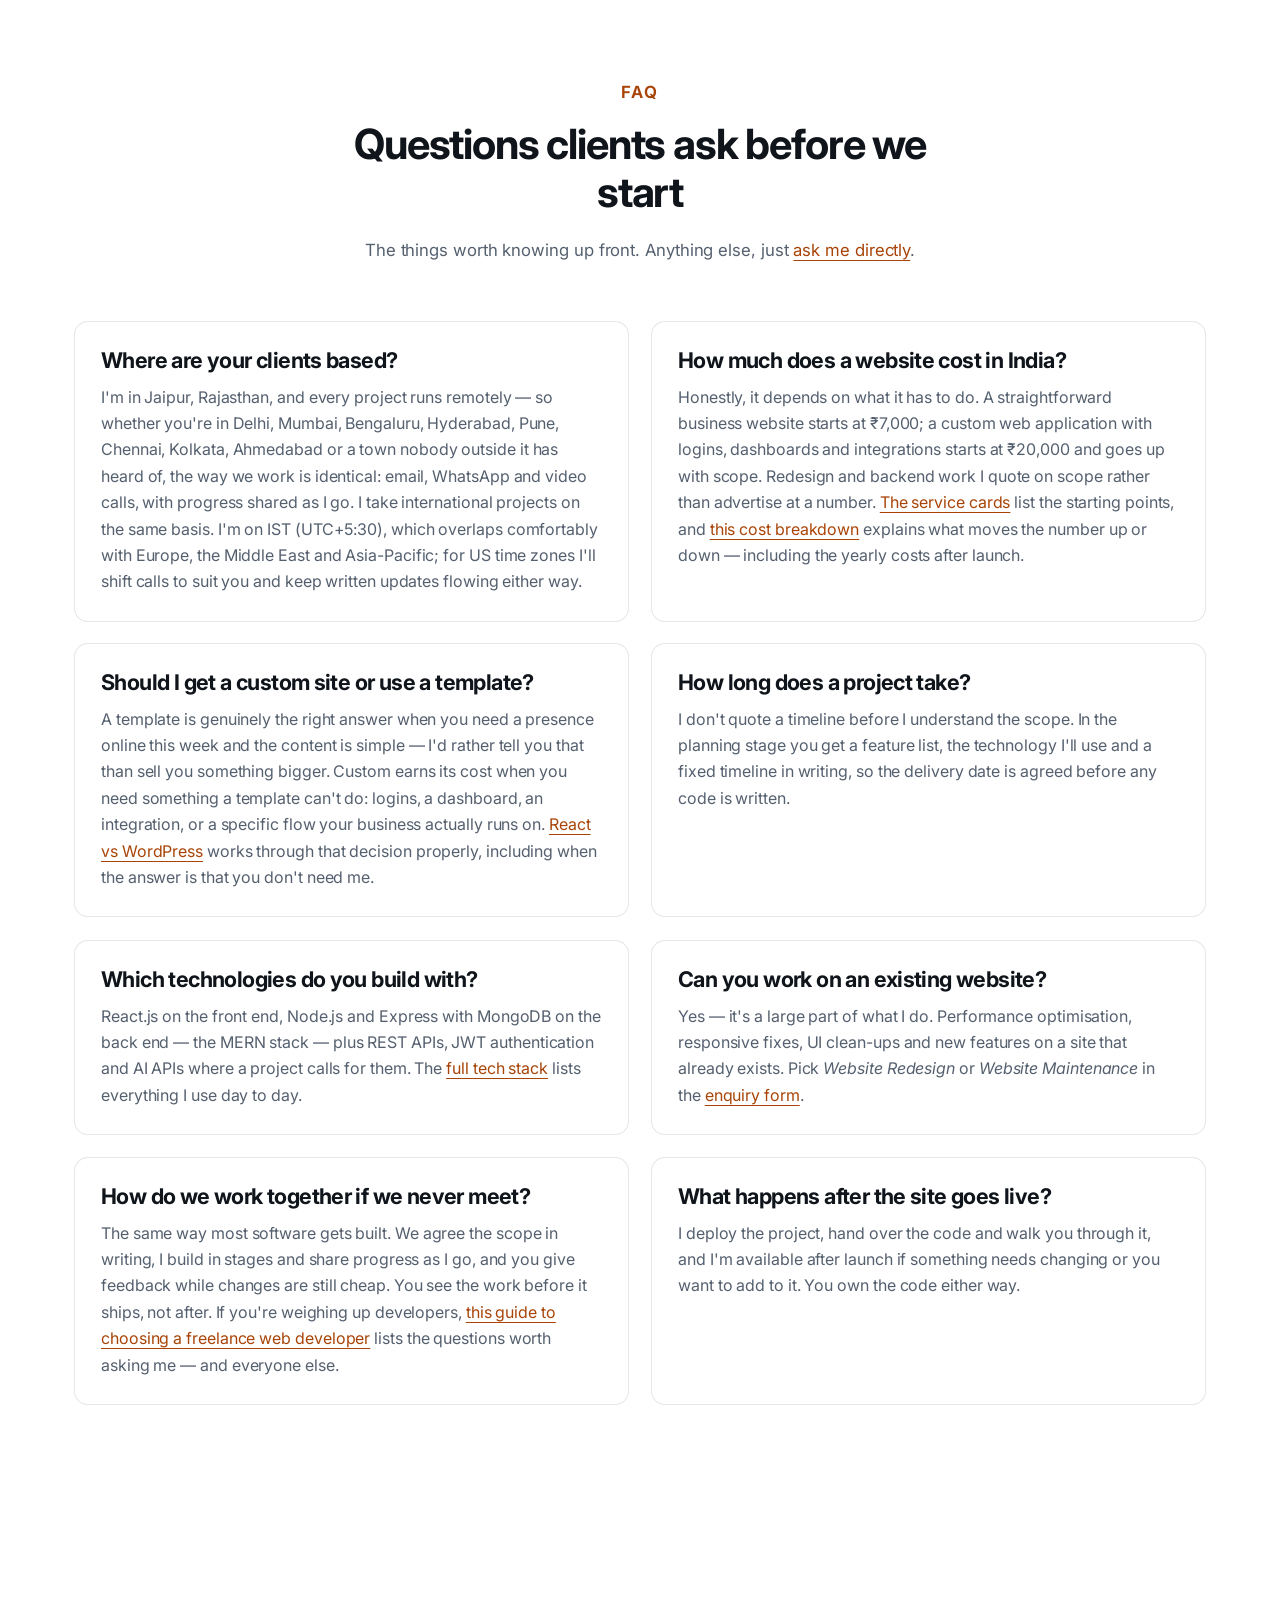
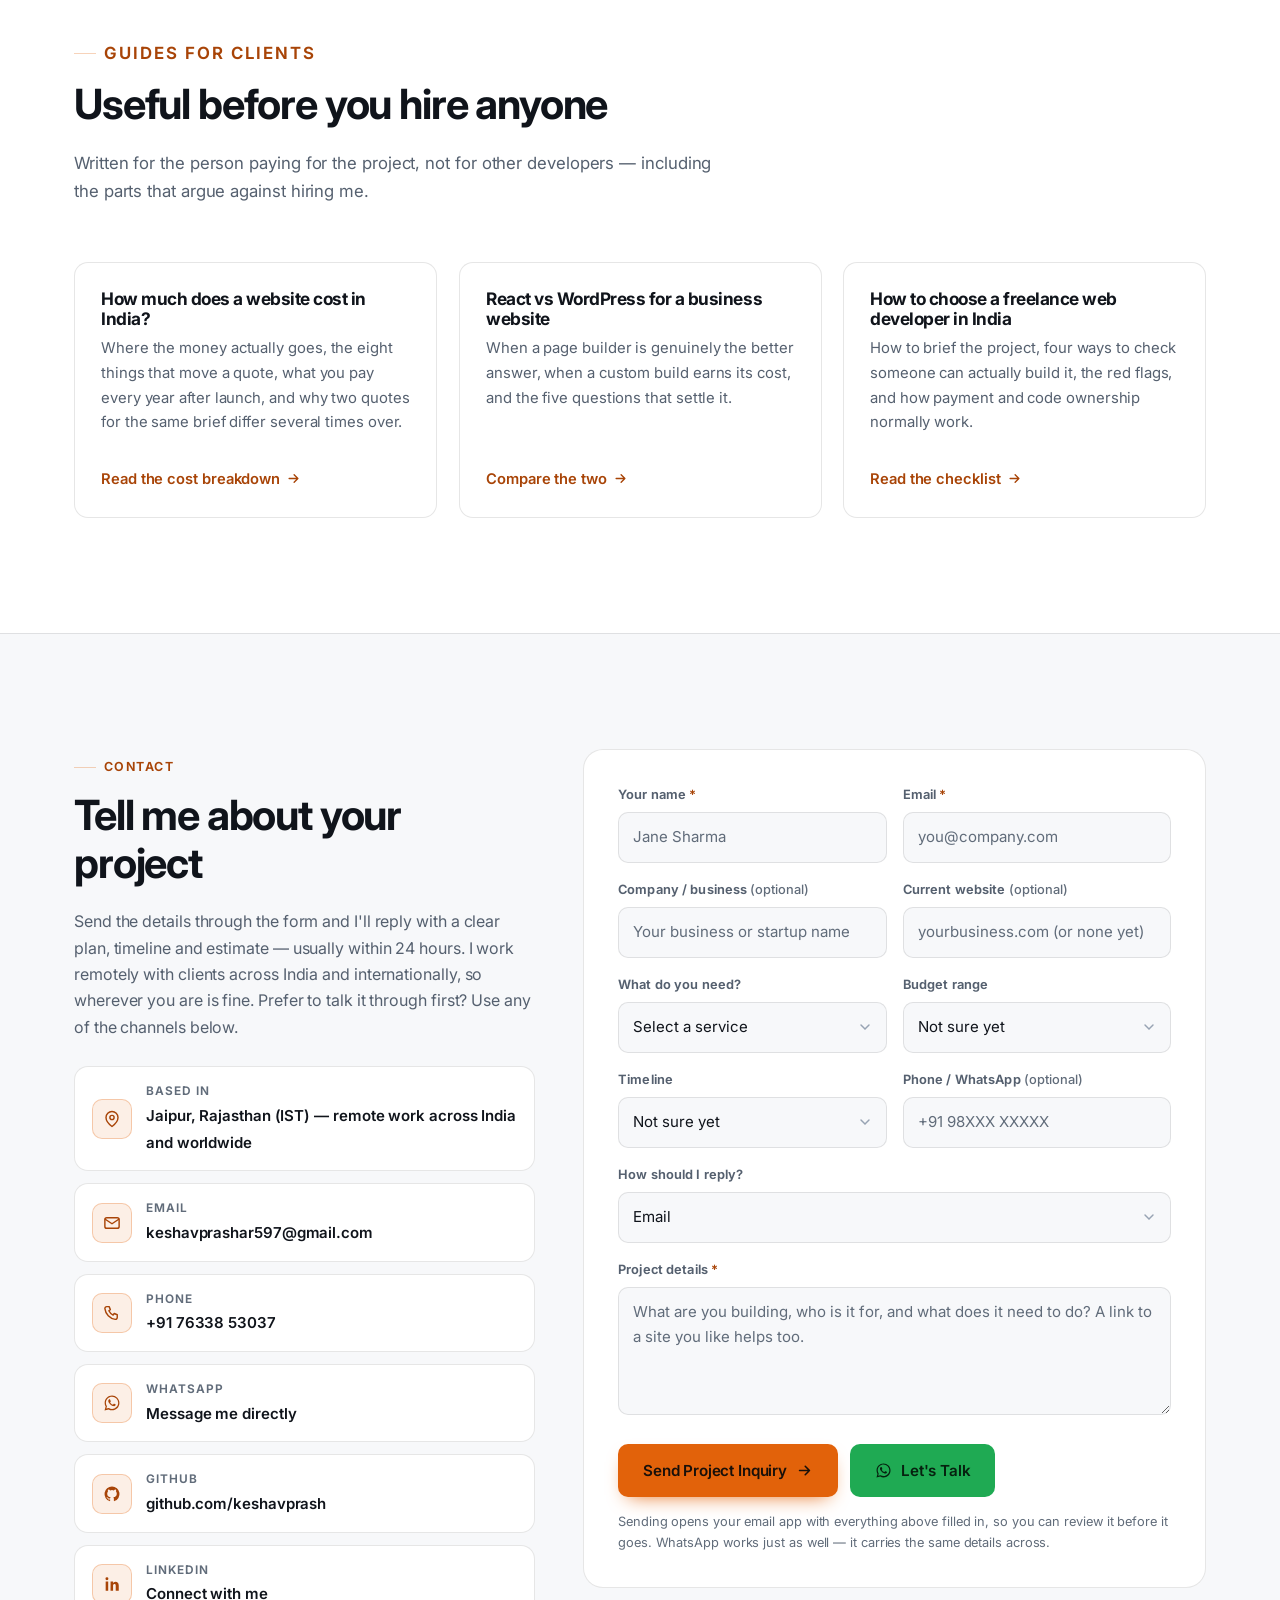
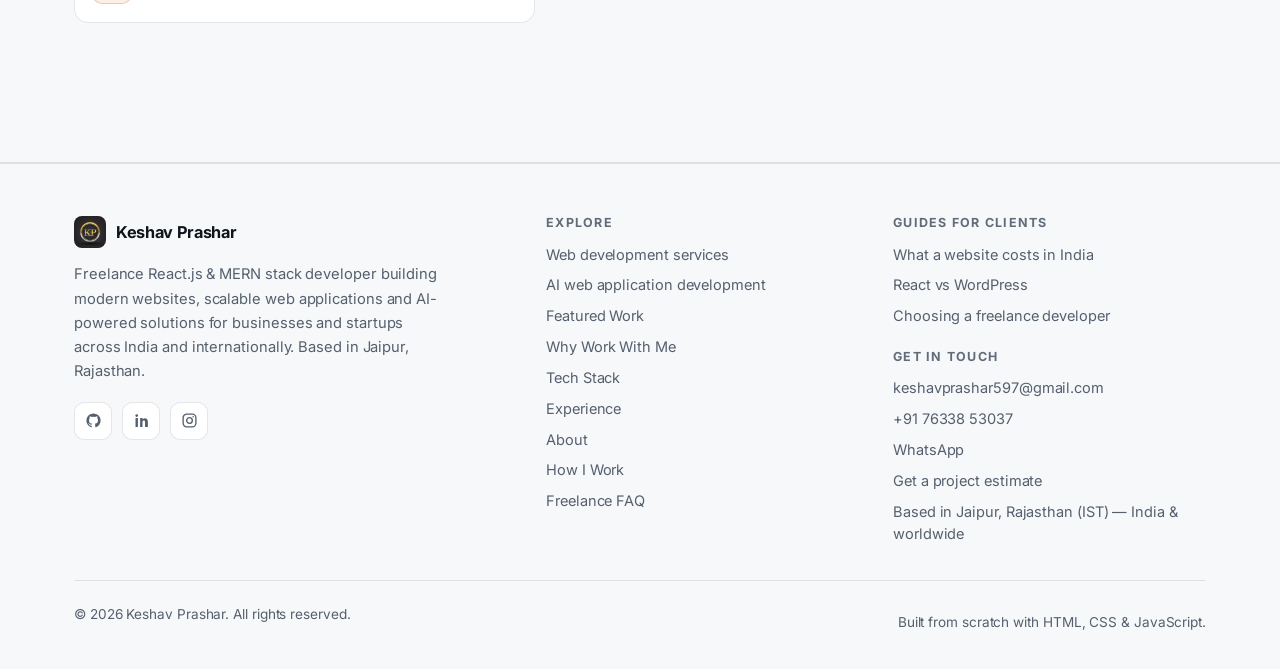
==== commit 8fcd9ed5: "Turn the portfolio into a client-acquisition system Conversion: - Sticky WhatsApp / Get-a-Free-Quote" ====
--- a/index.html
+++ b/index.html
@@ -198,7 +198,10 @@
 					"Socket.IO",
 					"AI API integration",
 					"Custom web application development",
-					"Responsive web design"
+					"Responsive web design",
+					"PHP",
+					"Laravel",
+					"WordPress"
 				],
 				"makesOffer": [
 					{
@@ -658,10 +661,10 @@
 						</h1>
 
 						<p class="hero-lead">
-							I build fast websites, custom web applications and AI-powered products for businesses
-							and startups across India and internationally — front end through to the API and
-							database. Freelance, remote, and used to working with clients I've never met in
-							person.
+							I build websites that bring in enquiries, web applications that run your day-to-day
+							operations, and AI features that do real work — for businesses and startups across
+							India and internationally, front end through to the API and database. Freelance,
+							remote, and used to working with clients I've never met in person.
 						</p>
 
 						<div class="hero-cta">
@@ -684,6 +687,10 @@
 							<li>
 								<svg viewBox="0 0 24 24" fill="none" stroke="currentColor" stroke-width="2" stroke-linecap="round" stroke-linejoin="round" aria-hidden="true"><circle cx="12" cy="12" r="9"/><path d="M3 12h18M12 3c2.5 2.7 3.8 5.8 3.8 9S14.5 21.3 12 21c-2.5-.3-3.8-5.8-3.8-9S9.5 5.7 12 3z"/></svg>
 								Based in Jaipur, working remotely
+							</li>
+							<li>
+								<svg viewBox="0 0 24 24" fill="none" stroke="currentColor" stroke-width="2" stroke-linecap="round" stroke-linejoin="round" aria-hidden="true"><circle cx="12" cy="12" r="9"/><path d="M12 7v5l3.5 2"/></svg>
+								Fixed estimate back, usually within 24 hours
 							</li>
 						</ul>
 					</div>
@@ -913,7 +920,7 @@
 				<div class="section-cta" data-reveal>
 					<a class="btn btn--primary" href="#contact">Discuss Your Project <svg viewBox="0 0 24 24" fill="none" stroke="currentColor" stroke-width="2.2" stroke-linecap="round" stroke-linejoin="round" aria-hidden="true"><path d="M5 12h14M13 6l6 6-6 6"/></svg></a>
 					<a class="btn btn--ghost" href="services/">All services in detail</a>
-					<a class="btn btn--wa" href="https://wa.me/917633853037?text=Hi%20Keshav%2C%20I%27d%20like%20to%20discuss%20a%20project." target="_blank" rel="noopener" data-cta="whatsapp"><svg viewBox="0 0 24 24" fill="currentColor" aria-hidden="true"><path d="M12.04 2C6.6 2 2.2 6.4 2.2 11.84c0 1.74.46 3.44 1.32 4.94L2.05 22l5.35-1.4a9.8 9.8 0 0 0 4.64 1.18h.01c5.43 0 9.84-4.4 9.84-9.84 0-2.63-1.02-5.1-2.88-6.96A9.78 9.78 0 0 0 12.04 2zm0 17.94h-.01a8.2 8.2 0 0 1-4.16-1.14l-.3-.18-3.1.81.83-3.02-.2-.31a8.14 8.14 0 0 1-1.25-4.36c0-4.52 3.68-8.19 8.2-8.19a8.14 8.14 0 0 1 5.79 2.4 8.13 8.13 0 0 1 2.4 5.8c0 4.52-3.68 8.19-8.2 8.19zm4.5-6.13c-.25-.13-1.46-.72-1.68-.8-.23-.09-.39-.13-.56.12-.16.25-.64.8-.79.97-.14.16-.29.18-.54.06-.25-.13-1.04-.39-1.98-1.22-.73-.65-1.23-1.46-1.37-1.71-.14-.25-.02-.38.11-.5.11-.11.25-.29.37-.44.13-.15.17-.25.25-.42.08-.16.04-.31-.02-.44-.06-.12-.56-1.34-.76-1.84-.2-.48-.4-.42-.56-.43h-.48c-.16 0-.43.06-.65.31s-.85.83-.85 2.02.87 2.34.99 2.5c.12.17 1.71 2.61 4.14 3.66.58.25 1.03.4 1.38.51.58.19 1.11.16 1.53.1.47-.07 1.46-.6 1.66-1.18.21-.58.21-1.07.15-1.18-.06-.11-.23-.17-.48-.29z"/></svg>WhatsApp Me</a>
+					<a class="btn btn--wa" href="https://wa.me/917633853037?text=Hi%20Keshav%2C%20I%20found%20your%20portfolio%20and%20I%27d%20like%20to%20discuss%20a%20website%20%2F%20web%20application%20project.%20Here%27s%20what%20I%20need%3A%20" target="_blank" rel="noopener" data-cta="whatsapp"><svg viewBox="0 0 24 24" fill="currentColor" aria-hidden="true"><path d="M12.04 2C6.6 2 2.2 6.4 2.2 11.84c0 1.74.46 3.44 1.32 4.94L2.05 22l5.35-1.4a9.8 9.8 0 0 0 4.64 1.18h.01c5.43 0 9.84-4.4 9.84-9.84 0-2.63-1.02-5.1-2.88-6.96A9.78 9.78 0 0 0 12.04 2zm0 17.94h-.01a8.2 8.2 0 0 1-4.16-1.14l-.3-.18-3.1.81.83-3.02-.2-.31a8.14 8.14 0 0 1-1.25-4.36c0-4.52 3.68-8.19 8.2-8.19a8.14 8.14 0 0 1 5.79 2.4 8.13 8.13 0 0 1 2.4 5.8c0 4.52-3.68 8.19-8.2 8.19zm4.5-6.13c-.25-.13-1.46-.72-1.68-.8-.23-.09-.39-.13-.56.12-.16.25-.64.8-.79.97-.14.16-.29.18-.54.06-.25-.13-1.04-.39-1.98-1.22-.73-.65-1.23-1.46-1.37-1.71-.14-.25-.02-.38.11-.5.11-.11.25-.29.37-.44.13-.15.17-.25.25-.42.08-.16.04-.31-.02-.44-.06-.12-.56-1.34-.76-1.84-.2-.48-.4-.42-.56-.43h-.48c-.16 0-.43.06-.65.31s-.85.83-.85 2.02.87 2.34.99 2.5c.12.17 1.71 2.61 4.14 3.66.58.25 1.03.4 1.38.51.58.19 1.11.16 1.53.1.47-.07 1.46-.6 1.66-1.18.21-.58.21-1.07.15-1.18-.06-.11-.23-.17-.48-.29z"/></svg>WhatsApp Me</a>
 				</div>
 
 				<p class="pricing-note" data-reveal>
@@ -963,6 +970,7 @@
 								sets coding challenges and reports back on performance — with an admin side that
 								manages the whole question bank.
 							</p>
+							<p class="project-fit"><span class="k">Relevant if you need</span>A SaaS or assessment platform with user accounts, an admin area and an AI step — scoring, analysis or generated feedback — built into the workflow.</p>
 
 							<ul class="project-points">
 								<li>Resume upload with PDF parsing and ATS-style analysis.</li>
@@ -1021,6 +1029,7 @@
 									employees and tasks, employees update status and log work notes, and a dashboard
 									shows where everything stands.
 								</p>
+								<p class="project-fit"><span class="k">Relevant if you need</span>An internal tool or admin dashboard: staff logins with roles, records you can search and filter, and a history of who changed what.</p>
 								<ul class="project-points">
 									<li>JWT login with BCrypt password storage and role-based access.</li>
 									<li>Admin CRUD for employees and tasks, work logs and dashboard metrics.</li>
@@ -1070,6 +1079,7 @@
 									A browser game built on a real application stack: a React canvas front end talking to
 									an Express API that stores scores and rankings in MongoDB.
 								</p>
+								<p class="project-fit"><span class="k">Relevant if you need</span>A highly interactive front end — real-time, animated or game-like — backed by an API that stores and ranks user data.</p>
 								<ul class="project-points">
 									<li>Canvas gameplay in React with Vite — components, hooks and utilities.</li>
 									<li>Express and MongoDB back end serving the leaderboard routes.</li>
@@ -1119,6 +1129,7 @@
 								The site you're reading. Built as a hand-written, dependency-free static site so it
 								loads fast on a phone on mobile data — no jQuery, no UI framework, no page bloat.
 							</p>
+							<p class="project-fit"><span class="k">Relevant if you need</span>A fast marketing or business website with proper SEO, social previews and a contact flow that works on a phone.</p>
 							<ul class="project-points">
 								<li>Semantic HTML, one hand-written stylesheet and a single small vanilla JS file.</li>
 								<li>Light and dark themes that respect the visitor's system preference.</li>
@@ -1249,6 +1260,7 @@
 							<li class="tag">Bootstrap</li>
 							<li class="tag">Responsive Design</li>
 							<li class="tag">Component Architecture</li>
+							<li class="tag">Figma to code</li>
 						</ul>
 					</div>
 
@@ -1462,7 +1474,7 @@
 							<li><span class="k">Based in</span><span class="v">Jaipur, Rajasthan (IST) — remote worldwide</span></li>
 							<li><span class="k">Focus</span><span class="v">React.js · MERN · AI-powered web apps</span></li>
 							<li><span class="k">Availability</span><span class="v">Freelance projects — India &amp; international</span></li>
-							<li><span class="k">Also known</span><span class="v">Java, Python, C++, MySQL</span></li>
+							<li><span class="k">Also known</span><span class="v">Java, PHP &amp; Laravel, WordPress, Python, C++, MySQL</span></li>
 						</ul>
 
 						<div class="hero-cta" style="margin-bottom:0">
@@ -1529,7 +1541,7 @@
 					<div class="actions">
 						<a class="btn btn--primary" href="#contact">Get a Free Quote</a>
 						<a class="btn btn--ghost" href="mailto:keshavprashar597@gmail.com?subject=Project%20enquiry" data-cta="email"><svg viewBox="0 0 24 24" fill="none" stroke="currentColor" stroke-width="2" stroke-linecap="round" stroke-linejoin="round" aria-hidden="true"><rect x="2.5" y="5" width="19" height="14" rx="2.5"/><path d="M3 7l9 6 9-6"/></svg>Email Me</a>
-						<a class="btn btn--wa" href="https://wa.me/917633853037?text=Hi%20Keshav%2C%20I%27d%20like%20to%20discuss%20a%20project." target="_blank" rel="noopener" data-cta="whatsapp">
+						<a class="btn btn--wa" href="https://wa.me/917633853037?text=Hi%20Keshav%2C%20I%20found%20your%20portfolio%20and%20I%27d%20like%20to%20discuss%20a%20website%20%2F%20web%20application%20project.%20Here%27s%20what%20I%20need%3A%20" target="_blank" rel="noopener" data-cta="whatsapp">
 							<svg viewBox="0 0 24 24" fill="currentColor" aria-hidden="true"><path d="M12.04 2C6.6 2 2.2 6.4 2.2 11.84c0 1.74.46 3.44 1.32 4.94L2.05 22l5.35-1.4a9.8 9.8 0 0 0 4.64 1.18h.01c5.43 0 9.84-4.4 9.84-9.84 0-2.63-1.02-5.1-2.88-6.96A9.78 9.78 0 0 0 12.04 2zm0 17.94h-.01a8.2 8.2 0 0 1-4.16-1.14l-.3-.18-3.1.81.83-3.02-.2-.31a8.14 8.14 0 0 1-1.25-4.36c0-4.52 3.68-8.19 8.2-8.19a8.14 8.14 0 0 1 5.79 2.4 8.13 8.13 0 0 1 2.4 5.8c0 4.52-3.68 8.19-8.2 8.19zm4.5-6.13c-.25-.13-1.46-.72-1.68-.8-.23-.09-.39-.13-.56.12-.16.25-.64.8-.79.97-.14.16-.29.18-.54.06-.25-.13-1.04-.39-1.98-1.22-.73-.65-1.23-1.46-1.37-1.71-.14-.25-.02-.38.11-.5.11-.11.25-.29.37-.44.13-.15.17-.25.25-.42.08-.16.04-.31-.02-.44-.06-.12-.56-1.34-.76-1.84-.2-.48-.4-.42-.56-.43h-.48c-.16 0-.43.06-.65.31s-.85.83-.85 2.02.87 2.34.99 2.5c.12.17 1.71 2.61 4.14 3.66.58.25 1.03.4 1.38.51.58.19 1.11.16 1.53.1.47-.07 1.46-.6 1.66-1.18.21-.58.21-1.07.15-1.18-.06-.11-.23-.17-.48-.29z"/></svg>
 							WhatsApp Me
 						</a>
@@ -1710,7 +1722,7 @@
 								</a>
 							</li>
 							<li>
-								<a class="contact-item" href="https://wa.me/917633853037?text=Hi%20Keshav%2C%20I%27d%20like%20to%20discuss%20a%20project." target="_blank" rel="noopener" data-cta="whatsapp">
+								<a class="contact-item" href="https://wa.me/917633853037?text=Hi%20Keshav%2C%20I%20found%20your%20portfolio%20and%20I%27d%20like%20to%20discuss%20a%20website%20%2F%20web%20application%20project.%20Here%27s%20what%20I%20need%3A%20" target="_blank" rel="noopener" data-cta="whatsapp">
 									<span class="ci-icon" aria-hidden="true">
 										<svg viewBox="0 0 24 24" fill="currentColor"><path d="M12.04 2C6.6 2 2.2 6.4 2.2 11.84c0 1.74.46 3.44 1.32 4.94L2.05 22l5.35-1.4a9.8 9.8 0 0 0 4.64 1.18h.01c5.43 0 9.84-4.4 9.84-9.84 0-2.63-1.02-5.1-2.88-6.96A9.78 9.78 0 0 0 12.04 2zm0 17.94h-.01a8.2 8.2 0 0 1-4.16-1.14l-.3-.18-3.1.81.83-3.02-.2-.31a8.14 8.14 0 0 1-1.25-4.36c0-4.52 3.68-8.19 8.2-8.19a8.14 8.14 0 0 1 5.79 2.4 8.13 8.13 0 0 1 2.4 5.8c0 4.52-3.68 8.19-8.2 8.19zm4.5-6.13c-.25-.13-1.46-.72-1.68-.8-.23-.09-.39-.13-.56.12-.16.25-.64.8-.79.97-.14.16-.29.18-.54.06-.25-.13-1.04-.39-1.98-1.22-.73-.65-1.23-1.46-1.37-1.71-.14-.25-.02-.38.11-.5.11-.11.25-.29.37-.44.13-.15.17-.25.25-.42.08-.16.04-.31-.02-.44-.06-.12-.56-1.34-.76-1.84-.2-.48-.4-.42-.56-.43h-.48c-.16 0-.43.06-.65.31s-.85.83-.85 2.02.87 2.34.99 2.5c.12.17 1.71 2.61 4.14 3.66.58.25 1.03.4 1.38.51.58.19 1.11.16 1.53.1.47-.07 1.46-.6 1.66-1.18.21-.58.21-1.07.15-1.18-.06-.11-.23-.17-.48-.29z"/></svg>
 									</span>
@@ -1760,6 +1772,17 @@
 
 							<div class="form-row">
 								<div class="field">
+									<label for="f-company">Company / business <span class="opt">(optional)</span></label>
+									<input type="text" id="f-company" name="company" placeholder="Your business or startup name" autocomplete="organization">
+								</div>
+								<div class="field">
+									<label for="f-website">Current website <span class="opt">(optional)</span></label>
+									<input type="text" id="f-website" name="website" placeholder="yourbusiness.com (or none yet)" inputmode="url" autocomplete="url">
+								</div>
+							</div>
+
+							<div class="form-row">
+								<div class="field">
 									<label for="f-type">What do you need?</label>
 									<select id="f-type" name="projectType">
 										<option value="">Select a service</option>
@@ -1782,6 +1805,7 @@
 										<option>₹10,000 – ₹25,000</option>
 										<option>₹25,000 – ₹50,000</option>
 										<option>₹50,000+</option>
+										<option>International project — I'll note my budget in USD/EUR below</option>
 									</select>
 								</div>
 							</div>
@@ -1804,9 +1828,18 @@
 							</div>
 
 							<div class="field">
+								<label for="f-contact">How should I reply?</label>
+								<select id="f-contact" name="contactMethod">
+									<option>Email</option>
+									<option>WhatsApp</option>
+									<option>Phone call</option>
+								</select>
+							</div>
+
+							<div class="field">
 								<label for="f-message">Project details <span class="req" aria-hidden="true">*</span></label>
 								<textarea id="f-message" name="message" required
-									placeholder="What are you building, who is it for, and what does it need to do?"></textarea>
+									placeholder="What are you building, who is it for, and what does it need to do? A link to a site you like helps too."></textarea>
 							</div>
 
 							<div class="form-actions">
@@ -1814,7 +1847,7 @@
 									Send Project Inquiry
 									<svg viewBox="0 0 24 24" fill="none" stroke="currentColor" stroke-width="2.2" stroke-linecap="round" stroke-linejoin="round" aria-hidden="true"><path d="M5 12h14M13 6l6 6-6 6"/></svg>
 								</button>
-								<a class="btn btn--wa" href="https://wa.me/917633853037?text=Hi%20Keshav%2C%20I%27d%20like%20to%20discuss%20a%20project." target="_blank" rel="noopener" data-cta="whatsapp">
+								<a class="btn btn--wa" href="https://wa.me/917633853037?text=Hi%20Keshav%2C%20I%20found%20your%20portfolio%20and%20I%27d%20like%20to%20discuss%20a%20website%20%2F%20web%20application%20project.%20Here%27s%20what%20I%20need%3A%20" target="_blank" rel="noopener" data-cta="whatsapp">
 									<svg viewBox="0 0 24 24" fill="currentColor" aria-hidden="true"><path d="M12.04 2C6.6 2 2.2 6.4 2.2 11.84c0 1.74.46 3.44 1.32 4.94L2.05 22l5.35-1.4a9.8 9.8 0 0 0 4.64 1.18h.01c5.43 0 9.84-4.4 9.84-9.84 0-2.63-1.02-5.1-2.88-6.96A9.78 9.78 0 0 0 12.04 2zm0 17.94h-.01a8.2 8.2 0 0 1-4.16-1.14l-.3-.18-3.1.81.83-3.02-.2-.31a8.14 8.14 0 0 1-1.25-4.36c0-4.52 3.68-8.19 8.2-8.19a8.14 8.14 0 0 1 5.79 2.4 8.13 8.13 0 0 1 2.4 5.8c0 4.52-3.68 8.19-8.2 8.19zm4.5-6.13c-.25-.13-1.46-.72-1.68-.8-.23-.09-.39-.13-.56.12-.16.25-.64.8-.79.97-.14.16-.29.18-.54.06-.25-.13-1.04-.39-1.98-1.22-.73-.65-1.23-1.46-1.37-1.71-.14-.25-.02-.38.11-.5.11-.11.25-.29.37-.44.13-.15.17-.25.25-.42.08-.16.04-.31-.02-.44-.06-.12-.56-1.34-.76-1.84-.2-.48-.4-.42-.56-.43h-.48c-.16 0-.43.06-.65.31s-.85.83-.85 2.02.87 2.34.99 2.5c.12.17 1.71 2.61 4.14 3.66.58.25 1.03.4 1.38.51.58.19 1.11.16 1.53.1.47-.07 1.46-.6 1.66-1.18.21-.58.21-1.07.15-1.18-.06-.11-.23-.17-.48-.29z"/></svg>
 									Let's Talk
 								</a>
@@ -1883,7 +1916,7 @@
 					<ul class="footer-links">
 						<li><a href="mailto:keshavprashar597@gmail.com" data-cta="email">keshavprashar597@gmail.com</a></li>
 						<li><a href="tel:+917633853037" data-cta="phone">+91 76338 53037</a></li>
-						<li><a href="https://wa.me/917633853037" target="_blank" rel="noopener" data-cta="whatsapp">WhatsApp</a></li>
+						<li><a href="https://wa.me/917633853037?text=Hi%20Keshav%2C%20I%20found%20your%20portfolio%20and%20I%27d%20like%20to%20discuss%20a%20website%20%2F%20web%20application%20project.%20Here%27s%20what%20I%20need%3A%20" target="_blank" rel="noopener" data-cta="whatsapp" data-cta-location="footer">WhatsApp</a></li>
 						<li><a href="#contact">Get a project estimate</a></li>
 						<li>Based in Jaipur, Rajasthan (IST) — India &amp; worldwide</li>
 					</ul>
@@ -1896,6 +1929,14 @@
 			</div>
 		</div>
 	</footer>
+
+	<div class="mobile-cta" aria-label="Quick contact">
+		<a class="btn btn--wa btn--sm" href="https://wa.me/917633853037?text=Hi%20Keshav%2C%20I%20found%20your%20portfolio%20and%20I%27d%20like%20to%20discuss%20a%20website%20%2F%20web%20application%20project.%20Here%27s%20what%20I%20need%3A%20" target="_blank" rel="noopener" data-cta="whatsapp" data-cta-location="sticky">
+			<svg viewBox="0 0 24 24" fill="currentColor" aria-hidden="true"><path d="M12.04 2C6.6 2 2.2 6.4 2.2 11.84c0 1.74.46 3.44 1.32 4.94L2.05 22l5.35-1.4a9.8 9.8 0 0 0 4.64 1.18h.01c5.43 0 9.84-4.4 9.84-9.84 0-2.63-1.02-5.1-2.88-6.96A9.78 9.78 0 0 0 12.04 2zm0 17.94h-.01a8.2 8.2 0 0 1-4.16-1.14l-.3-.18-3.1.81.83-3.02-.2-.31a8.14 8.14 0 0 1-1.25-4.36c0-4.52 3.68-8.19 8.2-8.19a8.14 8.14 0 0 1 5.79 2.4 8.13 8.13 0 0 1 2.4 5.8c0 4.52-3.68 8.19-8.2 8.19zm4.5-6.13c-.25-.13-1.46-.72-1.68-.8-.23-.09-.39-.13-.56.12-.16.25-.64.8-.79.97-.14.16-.29.18-.54.06-.25-.13-1.04-.39-1.98-1.22-.73-.65-1.23-1.46-1.37-1.71-.14-.25-.02-.38.11-.5.11-.11.25-.29.37-.44.13-.15.17-.25.25-.42.08-.16.04-.31-.02-.44-.06-.12-.56-1.34-.76-1.84-.2-.48-.4-.42-.56-.43h-.48c-.16 0-.43.06-.65.31s-.85.83-.85 2.02.87 2.34.99 2.5c.12.17 1.71 2.61 4.14 3.66.58.25 1.03.4 1.38.51.58.19 1.11.16 1.53.1.47-.07 1.46-.6 1.66-1.18.21-.58.21-1.07.15-1.18-.06-.11-.23-.17-.48-.29z"/></svg>
+			WhatsApp
+		</a>
+		<a class="btn btn--primary btn--sm" href="#contact" data-cta-location="sticky">Get a Free Quote</a>
+	</div>
 
 	<button class="to-top" type="button" aria-label="Back to top">
 		<svg viewBox="0 0 24 24" fill="none" stroke="currentColor" stroke-width="2.2" stroke-linecap="round" stroke-linejoin="round" aria-hidden="true"><path d="M12 19V5M6 11l6-6 6 6"/></svg>
@@ -1950,6 +1991,9 @@
 					</div>
 
 					<aside class="pm-col pm-col--side">
+						<h3>My role</h3>
+						<p class="pm-role" id="pm-role"></p>
+
 						<h3>Technology stack</h3>
 						<ul class="tags" id="pm-tech"></ul>
 
--- a/css/style.css
+++ b/css/style.css
@@ -718,7 +718,28 @@
 	display: block;
 }
 .project-body h3 { font-size: clamp(1.25rem, 2.2vw, 1.55rem); margin-bottom: 10px; }
-.project-summary { font-size: .96rem; margin-bottom: 18px; }
+.project-summary { font-size: .96rem; margin-bottom: 14px; }
+
+/* "Relevant if you need" — answers "why should a client care?" on the card itself */
+.project-fit {
+	font-size: .86rem;
+	line-height: 1.5;
+	color: var(--text-muted);
+	margin-bottom: 18px;
+	padding: 9px 12px;
+	border-left: 2px solid var(--accent);
+	background: var(--accent-soft);
+	border-radius: 0 var(--radius-sm) var(--radius-sm) 0;
+}
+.project-fit .k {
+	display: block;
+	font-size: .7rem;
+	font-weight: 700;
+	letter-spacing: .1em;
+	text-transform: uppercase;
+	color: var(--accent-text);
+	margin-bottom: 2px;
+}
 
 .project-points { margin-bottom: 20px; display: grid; gap: 9px; }
 .project-points li {
@@ -1132,6 +1153,35 @@
 .to-top.is-visible { opacity: 1; visibility: visible; transform: translateY(0); }
 .to-top:hover { color: var(--accent-text); }
 .to-top svg { width: 18px; height: 18px; }
+
+/* Sticky mobile contact bar. Desktop already keeps "Hire Me" in the header; on a
+   phone the first WhatsApp button is otherwise several screens down. Shown only
+   under 640px, hidden while the menu or a project modal is open and while the
+   contact form itself is on screen. */
+.mobile-cta { display: none; }
+@media (max-width: 640px) {
+	.mobile-cta {
+		position: fixed;
+		left: 0; right: 0; bottom: 0;
+		z-index: 95;
+		display: grid;
+		grid-template-columns: 1fr 1fr;
+		gap: 10px;
+		padding: 10px var(--gutter) calc(10px + env(safe-area-inset-bottom, 0px));
+		background: var(--bg-elev);
+		border-top: 1px solid var(--line);
+		box-shadow: 0 -10px 30px -16px rgba(0, 0, 0, .6);
+		transition: transform .22s ease, opacity .22s ease, visibility .22s;
+	}
+	.mobile-cta .btn { width: 100%; padding-inline: 10px; white-space: nowrap; }
+	.mobile-cta .btn svg { width: 17px; height: 17px; }
+	.mobile-cta.is-hidden,
+	body.menu-open .mobile-cta,
+	body.pm-open .mobile-cta { transform: translateY(110%); opacity: 0; visibility: hidden; }
+	/* keep the footer's last lines and the back-to-top button clear of the bar */
+	.site-footer { padding-bottom: calc(28px + 74px + env(safe-area-inset-bottom, 0px)); }
+	.to-top { bottom: calc(80px + env(safe-area-inset-bottom, 0px)); }
+}
 
 /* 7. Motion -------------------------------------------------------------- */
 [data-reveal] {
@@ -1202,7 +1252,7 @@
 	.floating-badge { right: auto; left: 8px; bottom: -16px; max-width: 210px; }
 	.tl-date { margin-left: 0; }
 	.card { padding: 22px; }
-	.to-top { right: 14px; bottom: 14px; }
+	.to-top { right: 14px; }
 	.media-tag, .media-hint { font-size: .68rem; padding: 4px 9px; }
 	.media-tag { left: 10px; bottom: 10px; }
 	.media-hint { right: 10px; bottom: 10px; }
@@ -1214,7 +1264,7 @@
 }
 
 @media print {
-	.site-header, .to-top, .mobile-menu, .cta-band, .contact-form, .pm { display: none !important; }
+	.site-header, .to-top, .mobile-menu, .mobile-cta, .cta-band, .contact-form, .pm { display: none !important; }
 	body { background: #fff; color: #000; }
 	/* reveals never ran for off-screen sections - force them visible on paper */
 	[data-reveal] { opacity: 1 !important; transform: none !important; }
@@ -1447,6 +1497,7 @@
 .pm-col--side { border-left: 1px solid var(--line); padding-left: clamp(20px, 2.4vw, 30px); }
 
 .pm-links { display: grid; gap: 9px; }
+.pm-role { font-size: .9rem; color: var(--text-muted); line-height: 1.6; margin-bottom: 22px; }
 .pm-links .btn { width: 100%; }
 .pm-disclaimer {
 	margin-top: 22px;
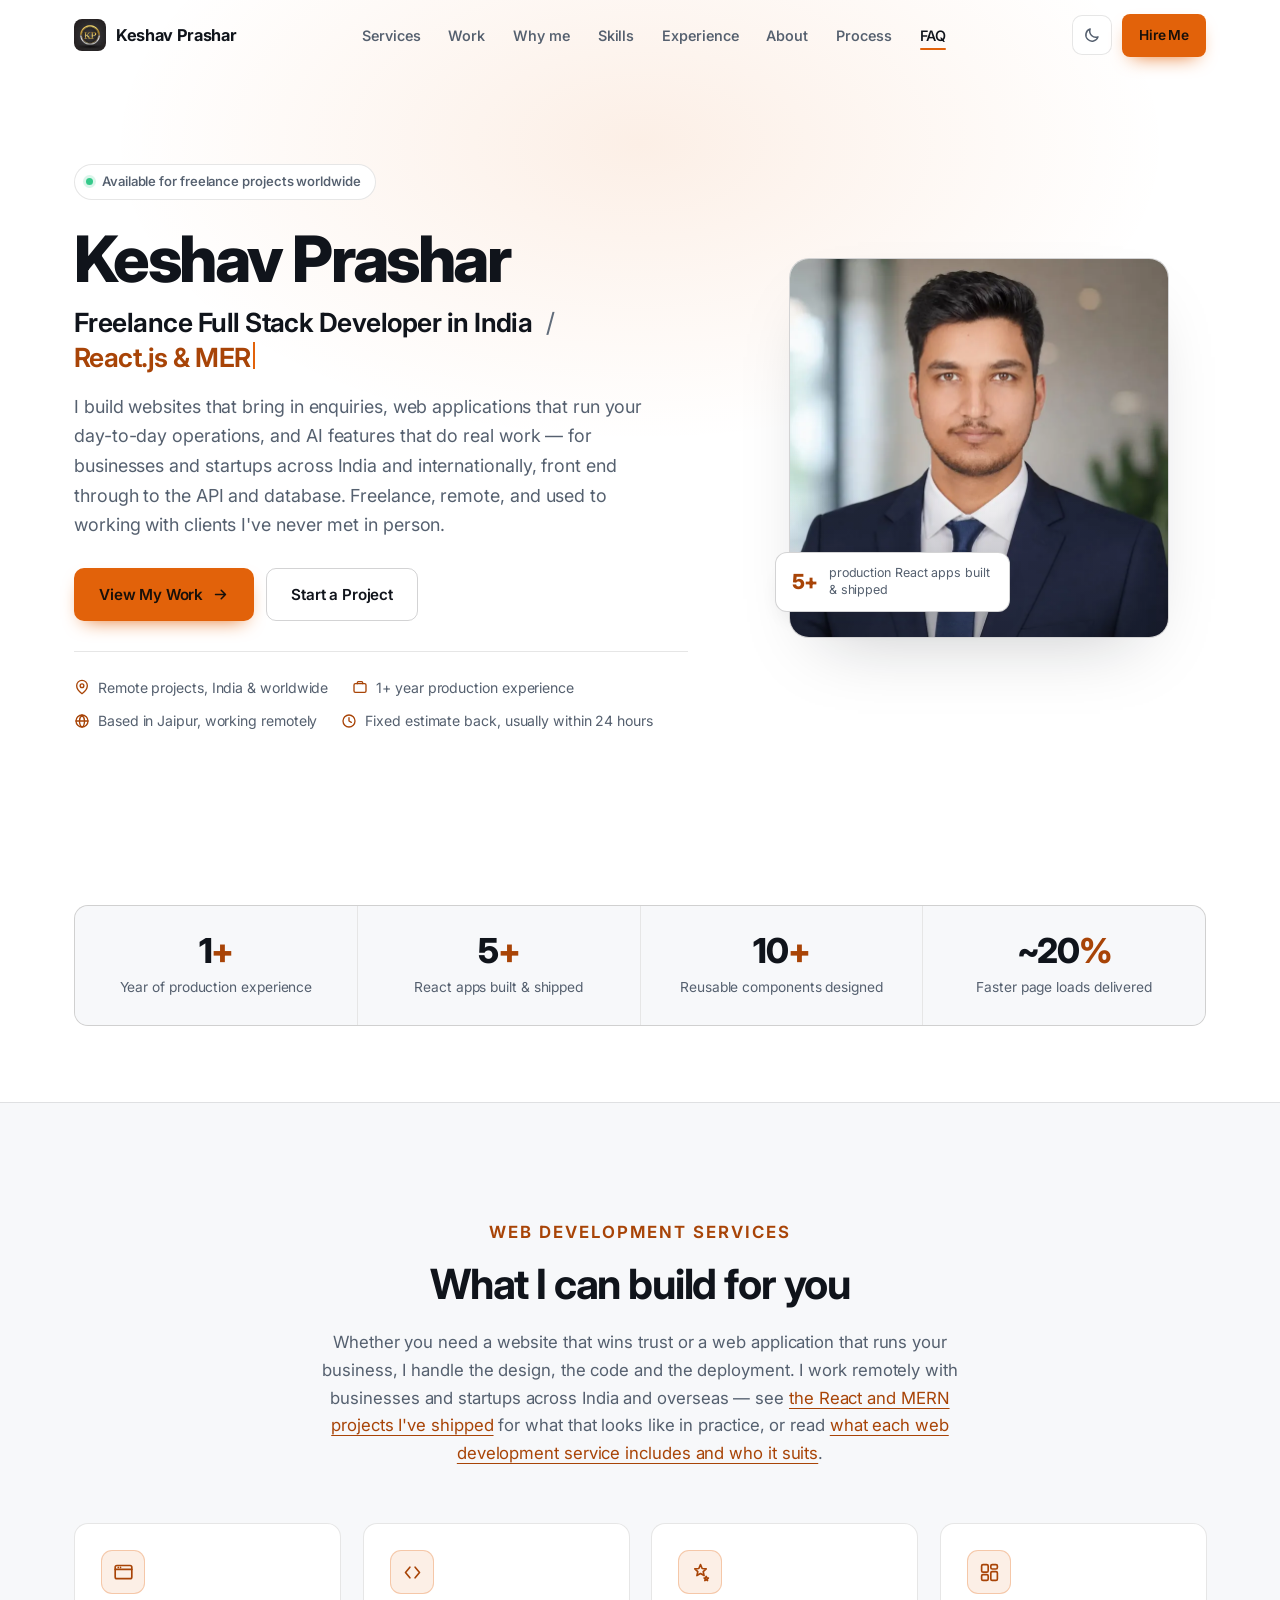
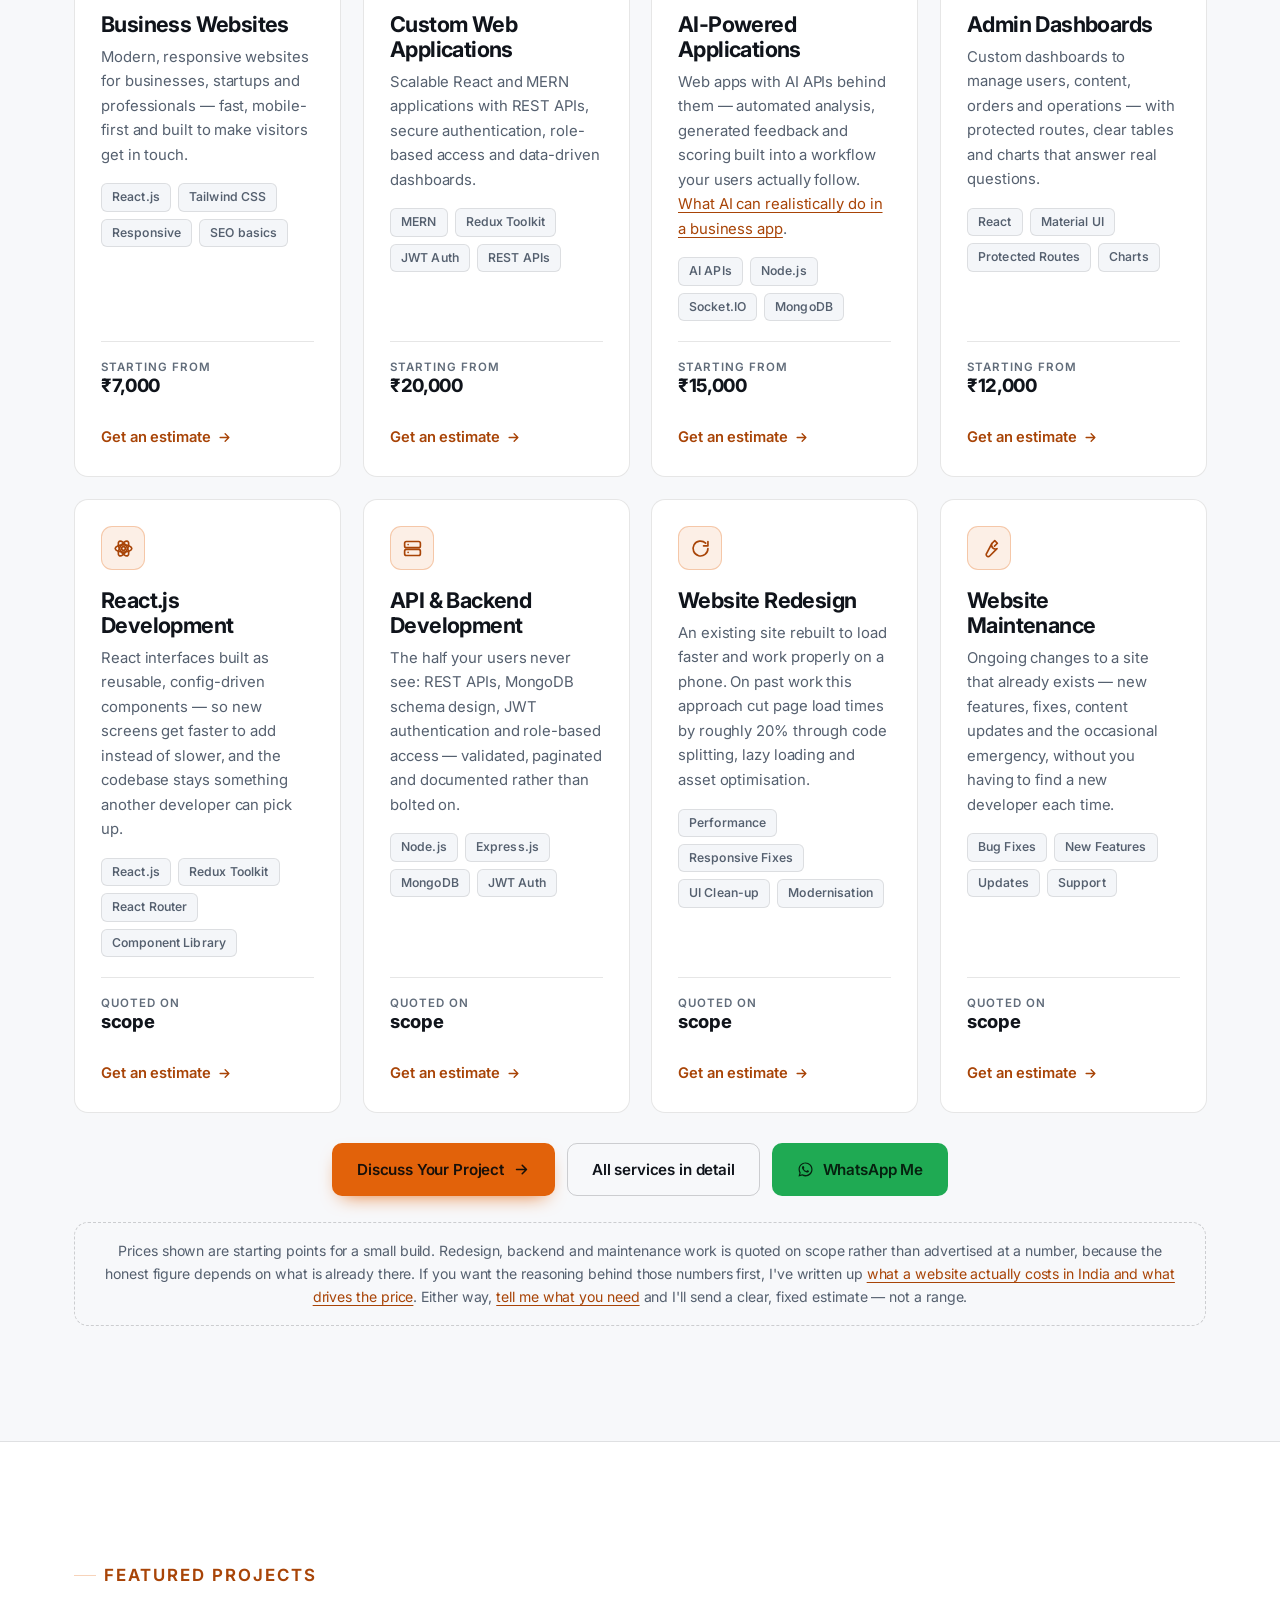
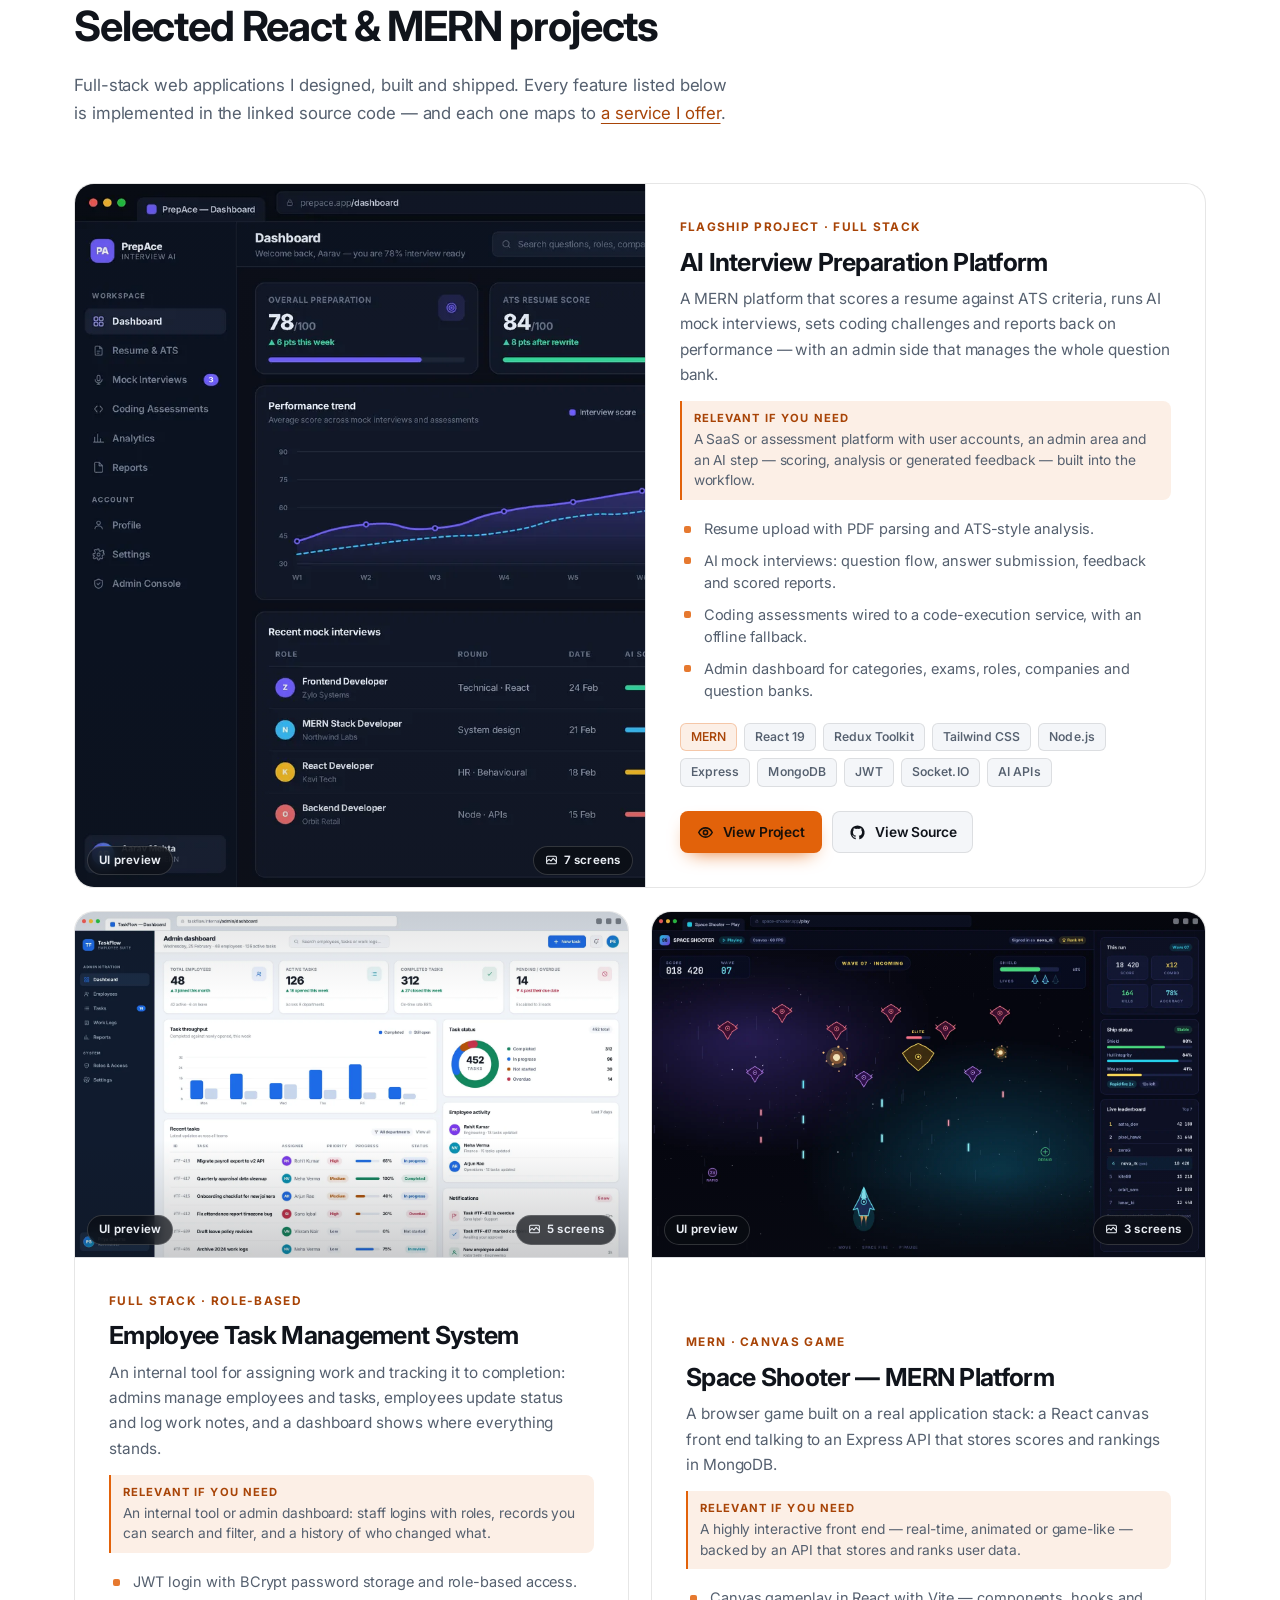
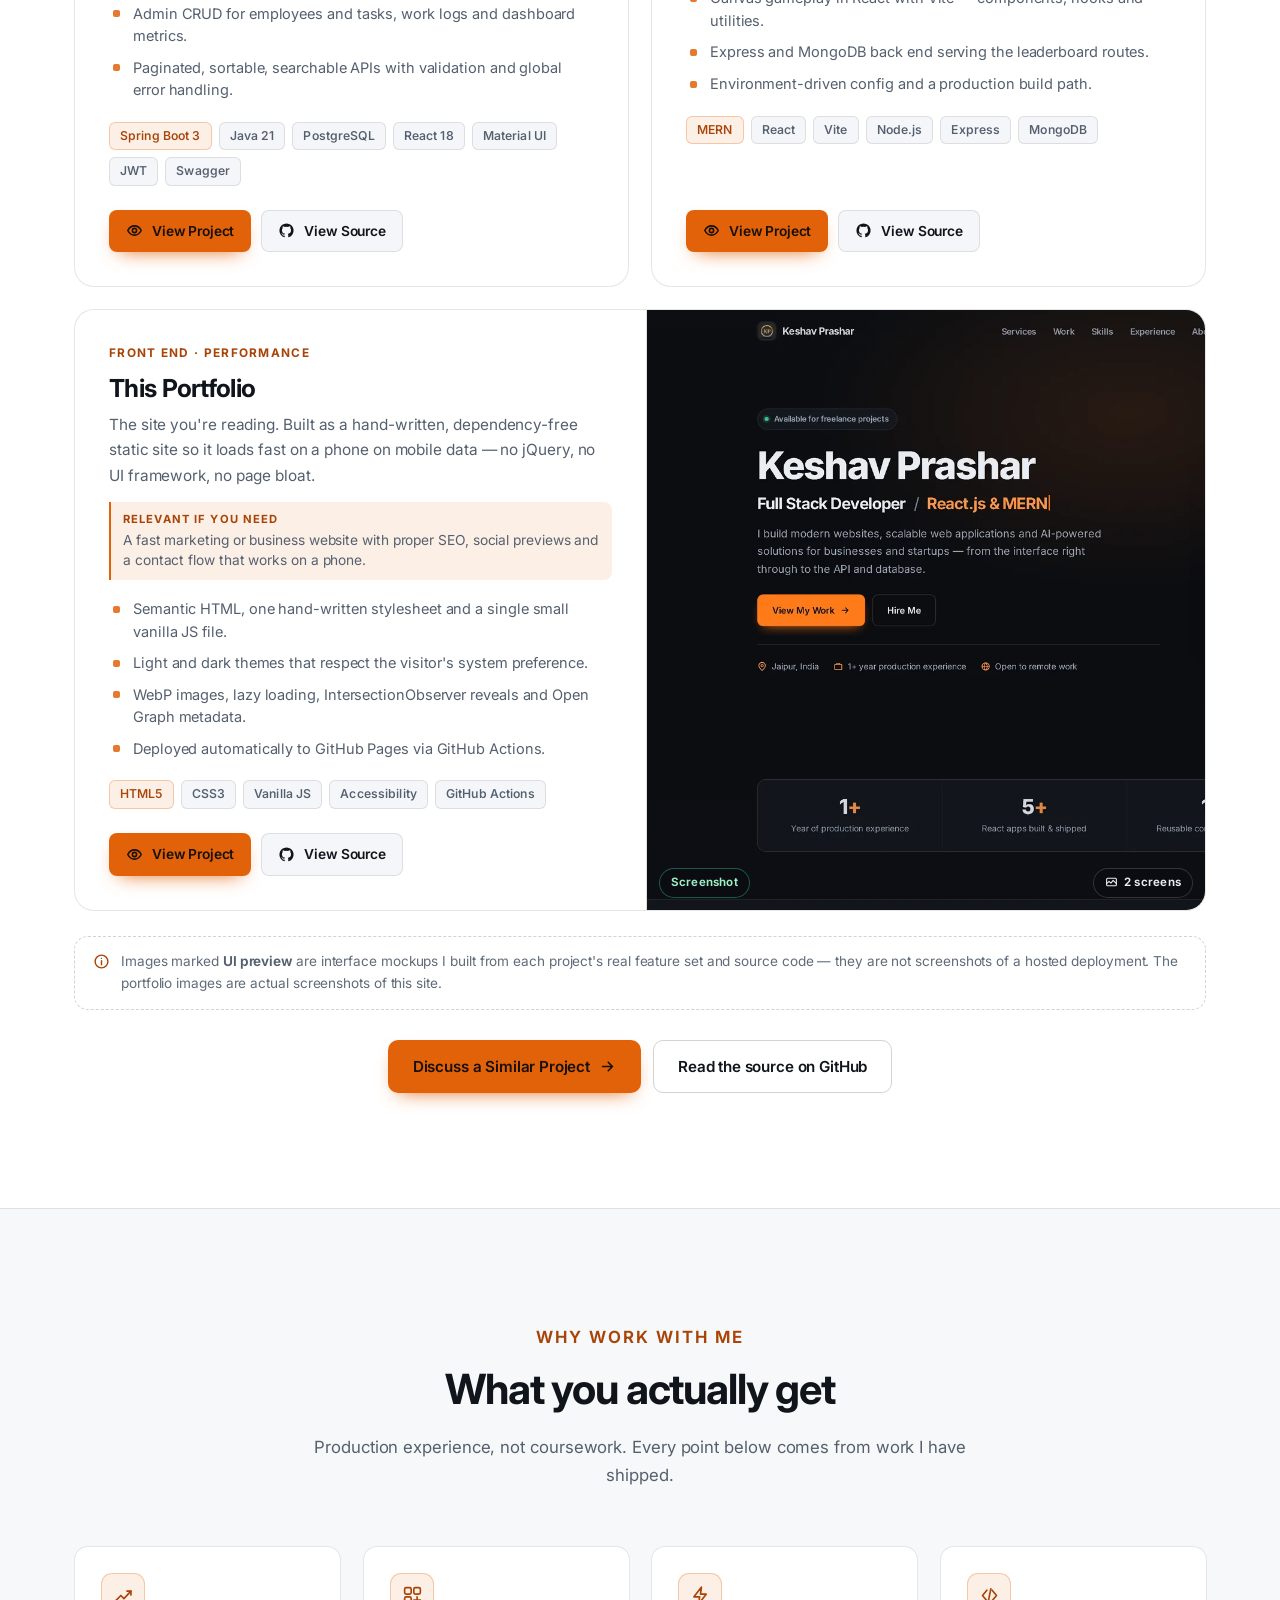
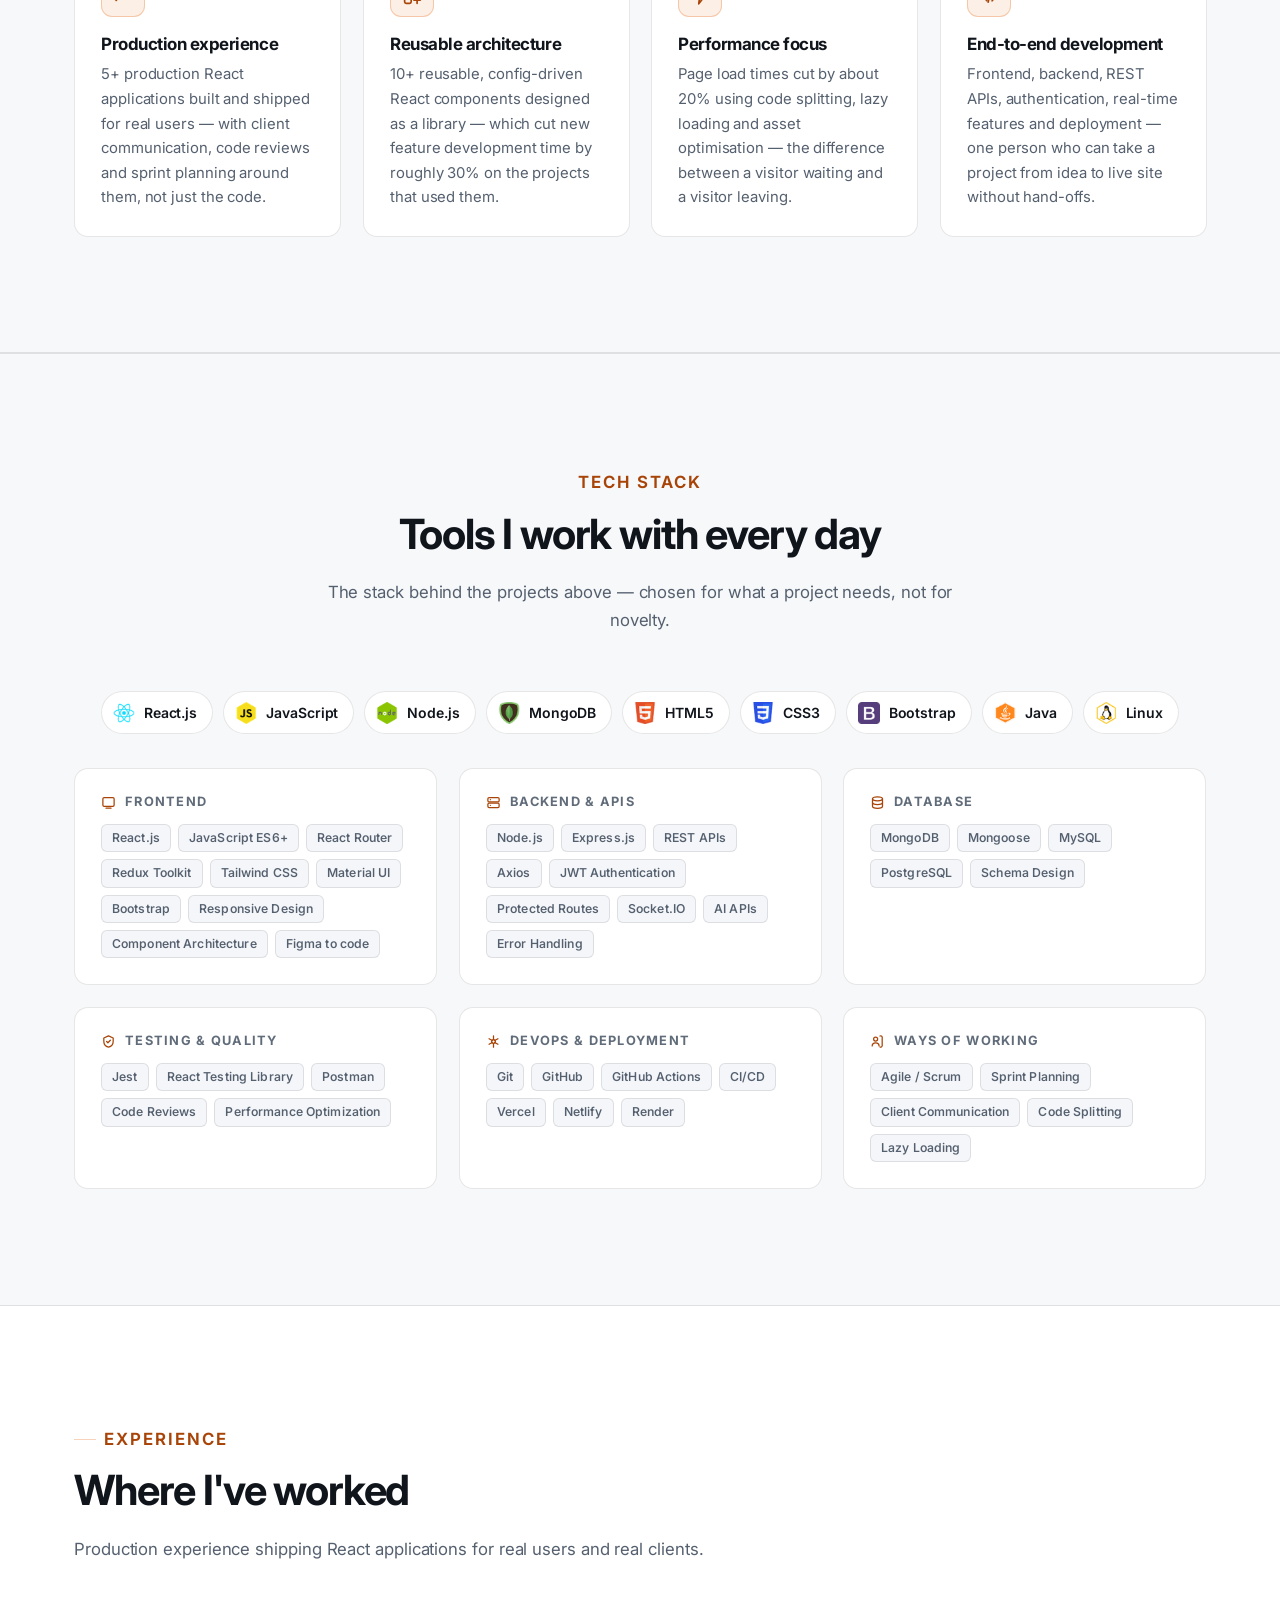
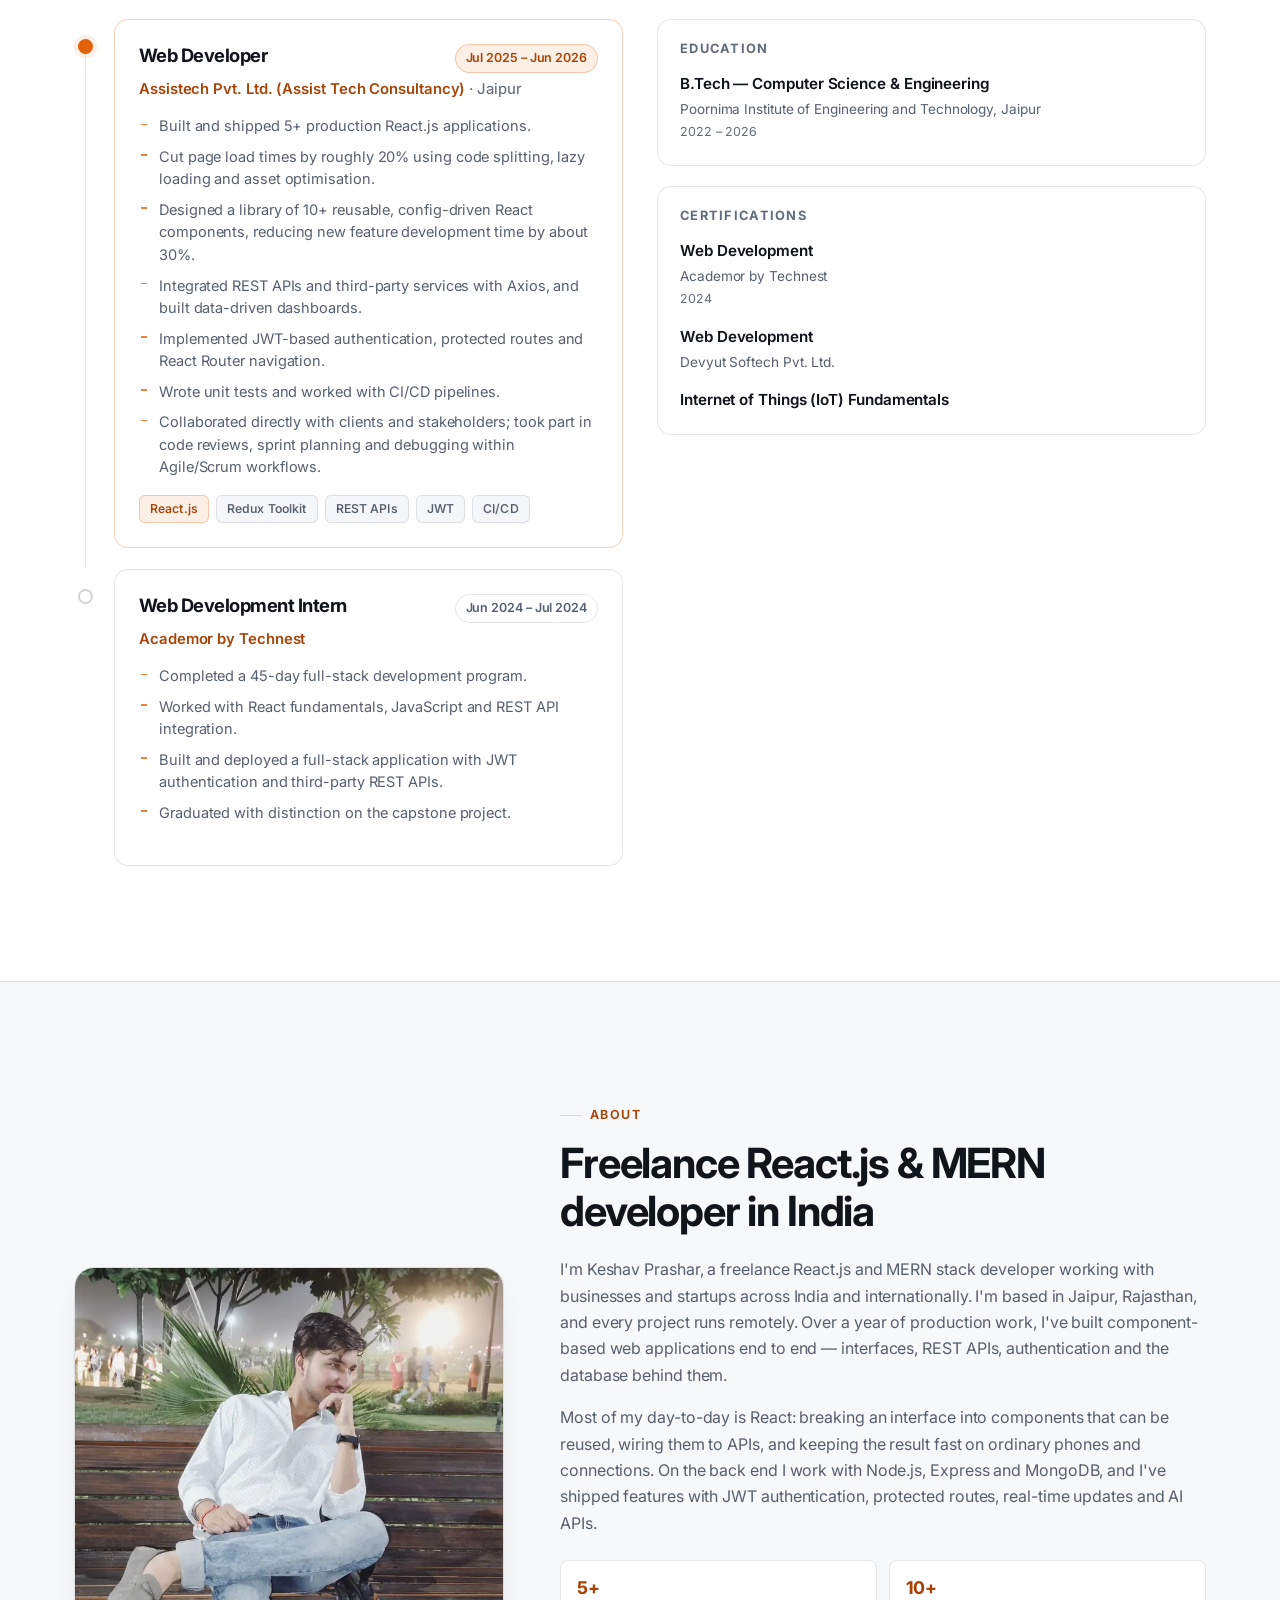
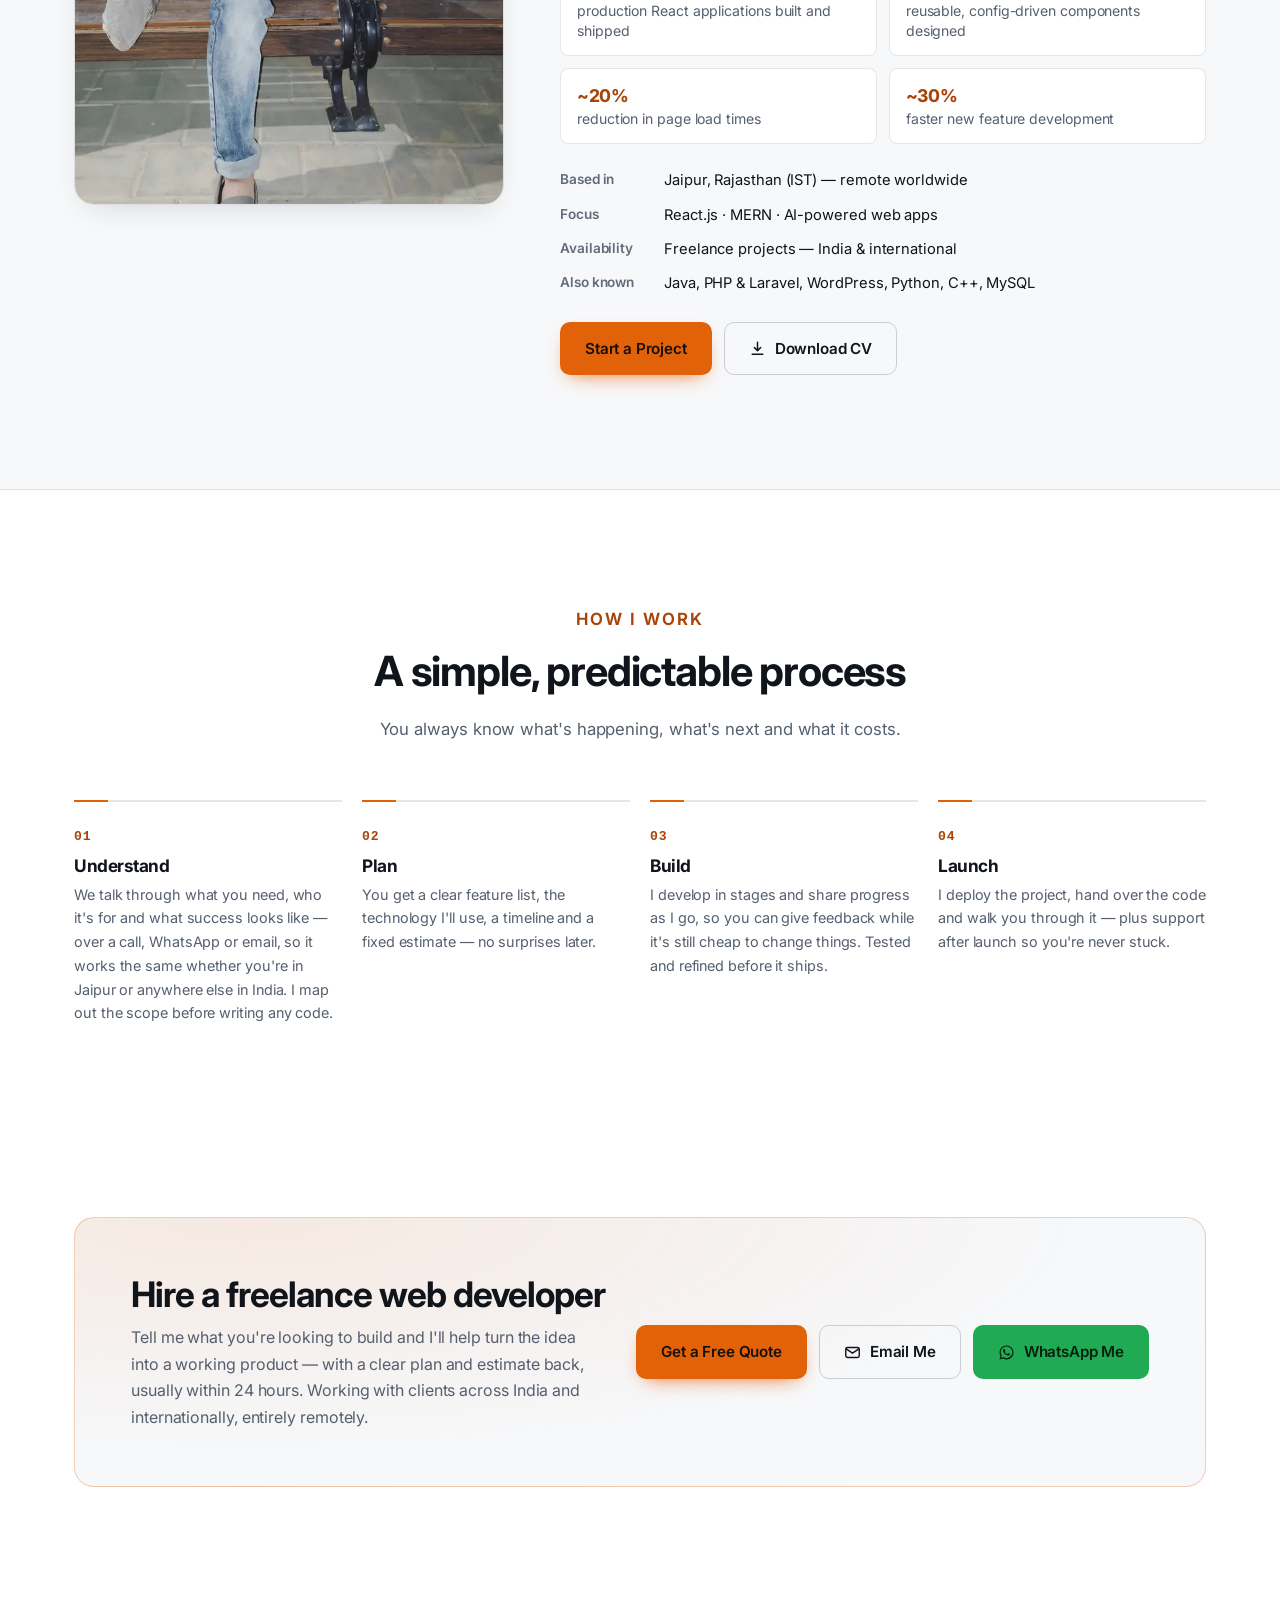
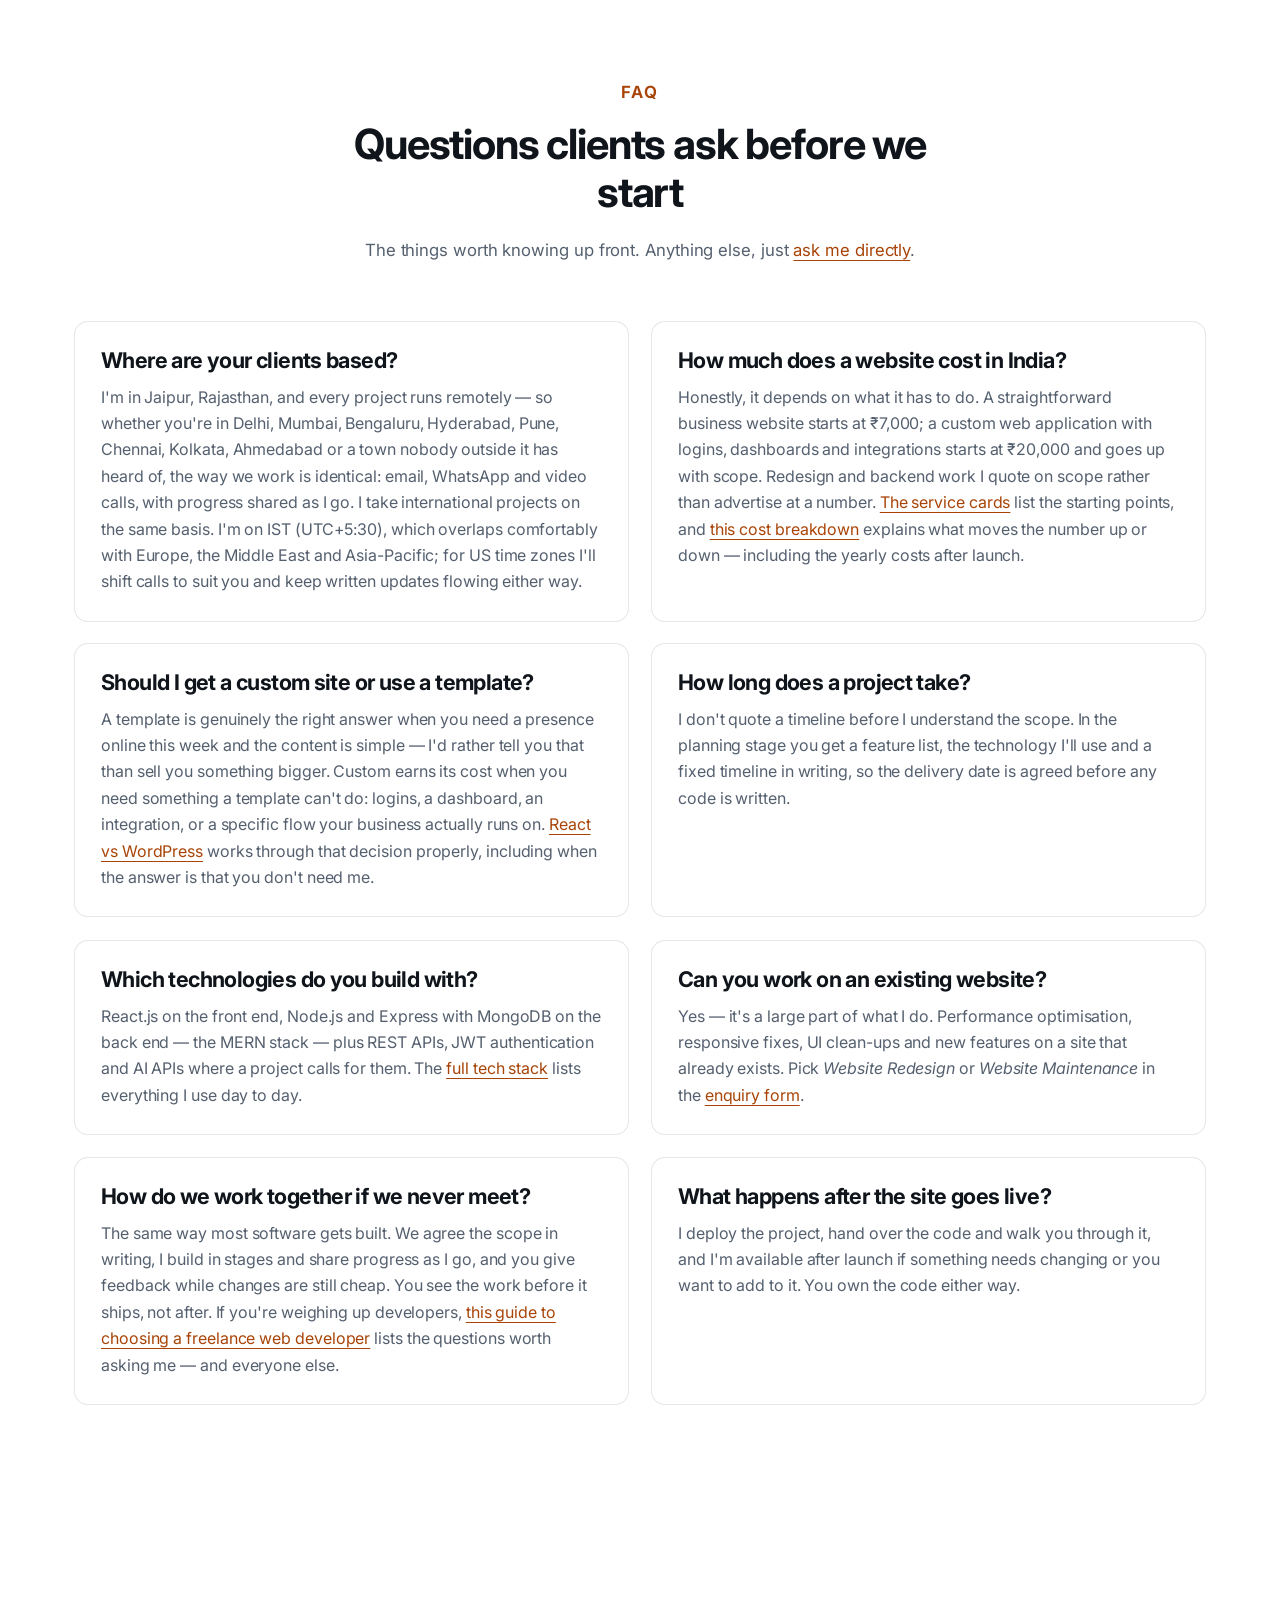
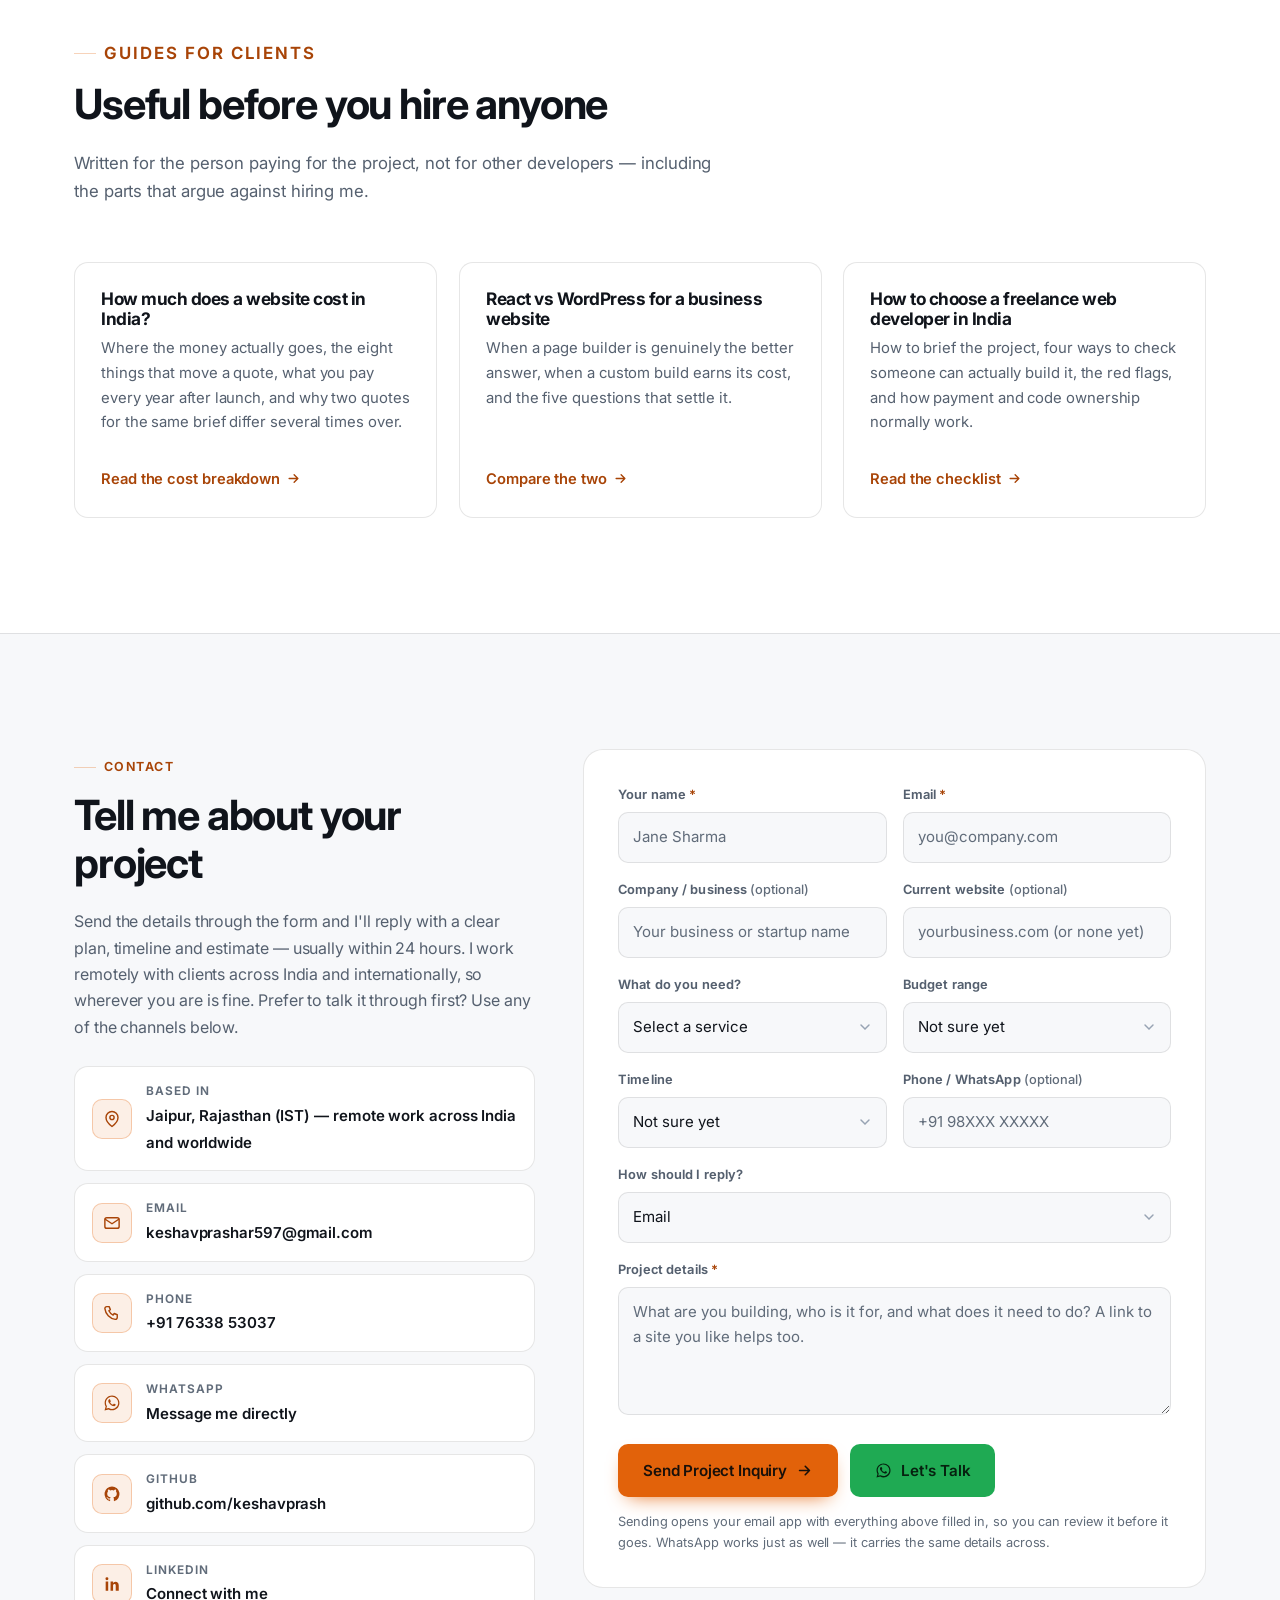
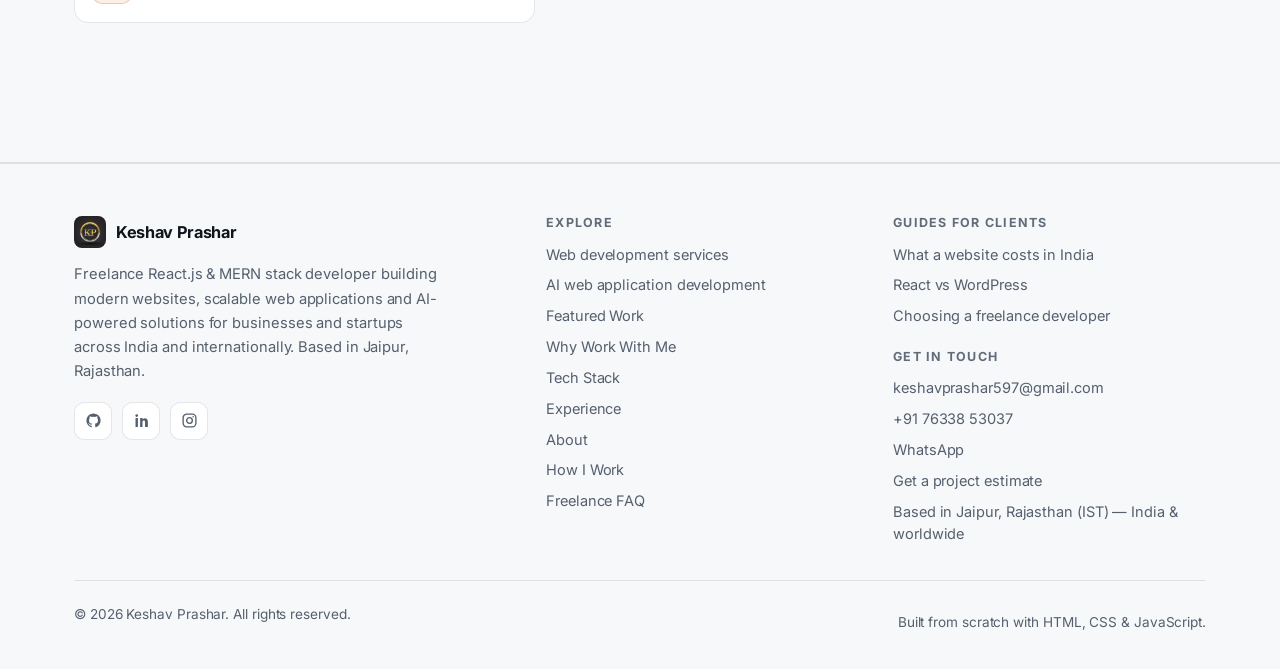
==== commit eadfedff: "Prepare landing pages and the enquiry form for paid search traffic Conversion fixes found by the pai" ====
--- a/index.html
+++ b/index.html
@@ -641,7 +641,7 @@
 		<a href="#process">Process</a>
 		<a href="#faq">FAQ</a>
 		<a href="#contact">Contact</a>
-		<a class="btn btn--primary" href="#contact">Get a Project Estimate</a>
+		<a class="btn btn--primary" href="#quote-form">Get a Project Estimate</a>
 	</div>
 
 	<main id="main" tabindex="-1">
@@ -766,7 +766,7 @@
 						</ul>
 						<div class="service-foot">
 							<p class="price"><span class="from">Starting from</span><span class="amount">₹7,000</span></p>
-							<a class="link-arrow" href="#contact" data-service="Business Website">Get an estimate
+							<a class="link-arrow" href="#quote-form" data-service="Business Website">Get an estimate
 								<svg viewBox="0 0 24 24" fill="none" stroke="currentColor" stroke-width="2.2" stroke-linecap="round" stroke-linejoin="round" aria-hidden="true"><path d="M5 12h14M13 6l6 6-6 6"/></svg>
 							</a>
 						</div>
@@ -787,7 +787,7 @@
 						</ul>
 						<div class="service-foot">
 							<p class="price"><span class="from">Starting from</span><span class="amount">₹20,000</span></p>
-							<a class="link-arrow" href="#contact" data-service="Custom Web Application">Get an estimate
+							<a class="link-arrow" href="#quote-form" data-service="Custom Web Application">Get an estimate
 								<svg viewBox="0 0 24 24" fill="none" stroke="currentColor" stroke-width="2.2" stroke-linecap="round" stroke-linejoin="round" aria-hidden="true"><path d="M5 12h14M13 6l6 6-6 6"/></svg>
 							</a>
 						</div>
@@ -809,7 +809,7 @@
 						</ul>
 						<div class="service-foot">
 							<p class="price"><span class="from">Starting from</span><span class="amount">₹15,000</span></p>
-							<a class="link-arrow" href="#contact" data-service="AI-Powered Application">Get an estimate
+							<a class="link-arrow" href="#quote-form" data-service="AI-Powered Application">Get an estimate
 								<svg viewBox="0 0 24 24" fill="none" stroke="currentColor" stroke-width="2.2" stroke-linecap="round" stroke-linejoin="round" aria-hidden="true"><path d="M5 12h14M13 6l6 6-6 6"/></svg>
 							</a>
 						</div>
@@ -830,7 +830,7 @@
 						</ul>
 						<div class="service-foot">
 							<p class="price"><span class="from">Starting from</span><span class="amount">₹12,000</span></p>
-							<a class="link-arrow" href="#contact" data-service="Admin Dashboard">Get an estimate
+							<a class="link-arrow" href="#quote-form" data-service="Admin Dashboard">Get an estimate
 								<svg viewBox="0 0 24 24" fill="none" stroke="currentColor" stroke-width="2.2" stroke-linecap="round" stroke-linejoin="round" aria-hidden="true"><path d="M5 12h14M13 6l6 6-6 6"/></svg>
 							</a>
 						</div>
@@ -850,7 +850,7 @@
 						</ul>
 						<div class="service-foot">
 							<p class="price"><span class="from">Quoted on</span><span class="amount">scope</span></p>
-							<a class="link-arrow" href="#contact" data-service="React.js Development">Get an estimate
+							<a class="link-arrow" href="#quote-form" data-service="React.js Development">Get an estimate
 								<svg viewBox="0 0 24 24" fill="none" stroke="currentColor" stroke-width="2.2" stroke-linecap="round" stroke-linejoin="round" aria-hidden="true"><path d="M5 12h14M13 6l6 6-6 6"/></svg>
 							</a>
 						</div>
@@ -870,7 +870,7 @@
 						</ul>
 						<div class="service-foot">
 							<p class="price"><span class="from">Quoted on</span><span class="amount">scope</span></p>
-							<a class="link-arrow" href="#contact" data-service="API &amp; Backend Development">Get an estimate
+							<a class="link-arrow" href="#quote-form" data-service="API &amp; Backend Development">Get an estimate
 								<svg viewBox="0 0 24 24" fill="none" stroke="currentColor" stroke-width="2.2" stroke-linecap="round" stroke-linejoin="round" aria-hidden="true"><path d="M5 12h14M13 6l6 6-6 6"/></svg>
 							</a>
 						</div>
@@ -890,7 +890,7 @@
 						</ul>
 						<div class="service-foot">
 							<p class="price"><span class="from">Quoted on</span><span class="amount">scope</span></p>
-							<a class="link-arrow" href="#contact" data-service="Website Redesign">Get an estimate
+							<a class="link-arrow" href="#quote-form" data-service="Website Redesign">Get an estimate
 								<svg viewBox="0 0 24 24" fill="none" stroke="currentColor" stroke-width="2.2" stroke-linecap="round" stroke-linejoin="round" aria-hidden="true"><path d="M5 12h14M13 6l6 6-6 6"/></svg>
 							</a>
 						</div>
@@ -910,7 +910,7 @@
 						</ul>
 						<div class="service-foot">
 							<p class="price"><span class="from">Quoted on</span><span class="amount">scope</span></p>
-							<a class="link-arrow" href="#contact" data-service="Website Maintenance">Get an estimate
+							<a class="link-arrow" href="#quote-form" data-service="Website Maintenance">Get an estimate
 								<svg viewBox="0 0 24 24" fill="none" stroke="currentColor" stroke-width="2.2" stroke-linecap="round" stroke-linejoin="round" aria-hidden="true"><path d="M5 12h14M13 6l6 6-6 6"/></svg>
 							</a>
 						</div>
@@ -920,7 +920,7 @@
 				<div class="section-cta" data-reveal>
 					<a class="btn btn--primary" href="#contact">Discuss Your Project <svg viewBox="0 0 24 24" fill="none" stroke="currentColor" stroke-width="2.2" stroke-linecap="round" stroke-linejoin="round" aria-hidden="true"><path d="M5 12h14M13 6l6 6-6 6"/></svg></a>
 					<a class="btn btn--ghost" href="services/">All services in detail</a>
-					<a class="btn btn--wa" href="https://wa.me/917633853037?text=Hi%20Keshav%2C%20I%20found%20your%20portfolio%20and%20I%27d%20like%20to%20discuss%20a%20website%20%2F%20web%20application%20project.%20Here%27s%20what%20I%20need%3A%20" target="_blank" rel="noopener" data-cta="whatsapp"><svg viewBox="0 0 24 24" fill="currentColor" aria-hidden="true"><path d="M12.04 2C6.6 2 2.2 6.4 2.2 11.84c0 1.74.46 3.44 1.32 4.94L2.05 22l5.35-1.4a9.8 9.8 0 0 0 4.64 1.18h.01c5.43 0 9.84-4.4 9.84-9.84 0-2.63-1.02-5.1-2.88-6.96A9.78 9.78 0 0 0 12.04 2zm0 17.94h-.01a8.2 8.2 0 0 1-4.16-1.14l-.3-.18-3.1.81.83-3.02-.2-.31a8.14 8.14 0 0 1-1.25-4.36c0-4.52 3.68-8.19 8.2-8.19a8.14 8.14 0 0 1 5.79 2.4 8.13 8.13 0 0 1 2.4 5.8c0 4.52-3.68 8.19-8.2 8.19zm4.5-6.13c-.25-.13-1.46-.72-1.68-.8-.23-.09-.39-.13-.56.12-.16.25-.64.8-.79.97-.14.16-.29.18-.54.06-.25-.13-1.04-.39-1.98-1.22-.73-.65-1.23-1.46-1.37-1.71-.14-.25-.02-.38.11-.5.11-.11.25-.29.37-.44.13-.15.17-.25.25-.42.08-.16.04-.31-.02-.44-.06-.12-.56-1.34-.76-1.84-.2-.48-.4-.42-.56-.43h-.48c-.16 0-.43.06-.65.31s-.85.83-.85 2.02.87 2.34.99 2.5c.12.17 1.71 2.61 4.14 3.66.58.25 1.03.4 1.38.51.58.19 1.11.16 1.53.1.47-.07 1.46-.6 1.66-1.18.21-.58.21-1.07.15-1.18-.06-.11-.23-.17-.48-.29z"/></svg>WhatsApp Me</a>
+					<a class="btn btn--wa" href="https://wa.me/917633853037?text=Hi%20Keshav%2C%20I%20found%20your%20portfolio%20and%20I%27d%20like%20to%20discuss%20a%20project.%0A%0AWhat%20I%20need%3A%20%0ACurrent%20website%20%28if%20any%29%3A%20%0AResult%20I%20want%3A%20" target="_blank" rel="noopener" data-cta="whatsapp"><svg viewBox="0 0 24 24" fill="currentColor" aria-hidden="true"><path d="M12.04 2C6.6 2 2.2 6.4 2.2 11.84c0 1.74.46 3.44 1.32 4.94L2.05 22l5.35-1.4a9.8 9.8 0 0 0 4.64 1.18h.01c5.43 0 9.84-4.4 9.84-9.84 0-2.63-1.02-5.1-2.88-6.96A9.78 9.78 0 0 0 12.04 2zm0 17.94h-.01a8.2 8.2 0 0 1-4.16-1.14l-.3-.18-3.1.81.83-3.02-.2-.31a8.14 8.14 0 0 1-1.25-4.36c0-4.52 3.68-8.19 8.2-8.19a8.14 8.14 0 0 1 5.79 2.4 8.13 8.13 0 0 1 2.4 5.8c0 4.52-3.68 8.19-8.2 8.19zm4.5-6.13c-.25-.13-1.46-.72-1.68-.8-.23-.09-.39-.13-.56.12-.16.25-.64.8-.79.97-.14.16-.29.18-.54.06-.25-.13-1.04-.39-1.98-1.22-.73-.65-1.23-1.46-1.37-1.71-.14-.25-.02-.38.11-.5.11-.11.25-.29.37-.44.13-.15.17-.25.25-.42.08-.16.04-.31-.02-.44-.06-.12-.56-1.34-.76-1.84-.2-.48-.4-.42-.56-.43h-.48c-.16 0-.43.06-.65.31s-.85.83-.85 2.02.87 2.34.99 2.5c.12.17 1.71 2.61 4.14 3.66.58.25 1.03.4 1.38.51.58.19 1.11.16 1.53.1.47-.07 1.46-.6 1.66-1.18.21-.58.21-1.07.15-1.18-.06-.11-.23-.17-.48-.29z"/></svg>WhatsApp Me</a>
 				</div>
 
 				<p class="pricing-note" data-reveal>
@@ -1539,9 +1539,9 @@
 							clients across India and internationally, entirely remotely.</p>
 					</div>
 					<div class="actions">
-						<a class="btn btn--primary" href="#contact">Get a Free Quote</a>
+						<a class="btn btn--primary" href="#quote-form">Get a Free Quote</a>
 						<a class="btn btn--ghost" href="mailto:keshavprashar597@gmail.com?subject=Project%20enquiry" data-cta="email"><svg viewBox="0 0 24 24" fill="none" stroke="currentColor" stroke-width="2" stroke-linecap="round" stroke-linejoin="round" aria-hidden="true"><rect x="2.5" y="5" width="19" height="14" rx="2.5"/><path d="M3 7l9 6 9-6"/></svg>Email Me</a>
-						<a class="btn btn--wa" href="https://wa.me/917633853037?text=Hi%20Keshav%2C%20I%20found%20your%20portfolio%20and%20I%27d%20like%20to%20discuss%20a%20website%20%2F%20web%20application%20project.%20Here%27s%20what%20I%20need%3A%20" target="_blank" rel="noopener" data-cta="whatsapp">
+						<a class="btn btn--wa" href="https://wa.me/917633853037?text=Hi%20Keshav%2C%20I%20found%20your%20portfolio%20and%20I%27d%20like%20to%20discuss%20a%20project.%0A%0AWhat%20I%20need%3A%20%0ACurrent%20website%20%28if%20any%29%3A%20%0AResult%20I%20want%3A%20" target="_blank" rel="noopener" data-cta="whatsapp">
 							<svg viewBox="0 0 24 24" fill="currentColor" aria-hidden="true"><path d="M12.04 2C6.6 2 2.2 6.4 2.2 11.84c0 1.74.46 3.44 1.32 4.94L2.05 22l5.35-1.4a9.8 9.8 0 0 0 4.64 1.18h.01c5.43 0 9.84-4.4 9.84-9.84 0-2.63-1.02-5.1-2.88-6.96A9.78 9.78 0 0 0 12.04 2zm0 17.94h-.01a8.2 8.2 0 0 1-4.16-1.14l-.3-.18-3.1.81.83-3.02-.2-.31a8.14 8.14 0 0 1-1.25-4.36c0-4.52 3.68-8.19 8.2-8.19a8.14 8.14 0 0 1 5.79 2.4 8.13 8.13 0 0 1 2.4 5.8c0 4.52-3.68 8.19-8.2 8.19zm4.5-6.13c-.25-.13-1.46-.72-1.68-.8-.23-.09-.39-.13-.56.12-.16.25-.64.8-.79.97-.14.16-.29.18-.54.06-.25-.13-1.04-.39-1.98-1.22-.73-.65-1.23-1.46-1.37-1.71-.14-.25-.02-.38.11-.5.11-.11.25-.29.37-.44.13-.15.17-.25.25-.42.08-.16.04-.31-.02-.44-.06-.12-.56-1.34-.76-1.84-.2-.48-.4-.42-.56-.43h-.48c-.16 0-.43.06-.65.31s-.85.83-.85 2.02.87 2.34.99 2.5c.12.17 1.71 2.61 4.14 3.66.58.25 1.03.4 1.38.51.58.19 1.11.16 1.53.1.47-.07 1.46-.6 1.66-1.18.21-.58.21-1.07.15-1.18-.06-.11-.23-.17-.48-.29z"/></svg>
 							WhatsApp Me
 						</a>
@@ -1722,7 +1722,7 @@
 								</a>
 							</li>
 							<li>
-								<a class="contact-item" href="https://wa.me/917633853037?text=Hi%20Keshav%2C%20I%20found%20your%20portfolio%20and%20I%27d%20like%20to%20discuss%20a%20website%20%2F%20web%20application%20project.%20Here%27s%20what%20I%20need%3A%20" target="_blank" rel="noopener" data-cta="whatsapp">
+								<a class="contact-item" href="https://wa.me/917633853037?text=Hi%20Keshav%2C%20I%20found%20your%20portfolio%20and%20I%27d%20like%20to%20discuss%20a%20project.%0A%0AWhat%20I%20need%3A%20%0ACurrent%20website%20%28if%20any%29%3A%20%0AResult%20I%20want%3A%20" target="_blank" rel="noopener" data-cta="whatsapp">
 									<span class="ci-icon" aria-hidden="true">
 										<svg viewBox="0 0 24 24" fill="currentColor"><path d="M12.04 2C6.6 2 2.2 6.4 2.2 11.84c0 1.74.46 3.44 1.32 4.94L2.05 22l5.35-1.4a9.8 9.8 0 0 0 4.64 1.18h.01c5.43 0 9.84-4.4 9.84-9.84 0-2.63-1.02-5.1-2.88-6.96A9.78 9.78 0 0 0 12.04 2zm0 17.94h-.01a8.2 8.2 0 0 1-4.16-1.14l-.3-.18-3.1.81.83-3.02-.2-.31a8.14 8.14 0 0 1-1.25-4.36c0-4.52 3.68-8.19 8.2-8.19a8.14 8.14 0 0 1 5.79 2.4 8.13 8.13 0 0 1 2.4 5.8c0 4.52-3.68 8.19-8.2 8.19zm4.5-6.13c-.25-.13-1.46-.72-1.68-.8-.23-.09-.39-.13-.56.12-.16.25-.64.8-.79.97-.14.16-.29.18-.54.06-.25-.13-1.04-.39-1.98-1.22-.73-.65-1.23-1.46-1.37-1.71-.14-.25-.02-.38.11-.5.11-.11.25-.29.37-.44.13-.15.17-.25.25-.42.08-.16.04-.31-.02-.44-.06-.12-.56-1.34-.76-1.84-.2-.48-.4-.42-.56-.43h-.48c-.16 0-.43.06-.65.31s-.85.83-.85 2.02.87 2.34.99 2.5c.12.17 1.71 2.61 4.14 3.66.58.25 1.03.4 1.38.51.58.19 1.11.16 1.53.1.47-.07 1.46-.6 1.66-1.18.21-.58.21-1.07.15-1.18-.06-.11-.23-.17-.48-.29z"/></svg>
 									</span>
@@ -1758,7 +1758,10 @@
 					</div>
 
 					<div data-reveal data-reveal-delay="100">
-						<form class="contact-form" id="quote-form" data-email="keshavprashar597@gmail.com" data-endpoint="">
+						<form class="contact-form" id="quote-form" data-email="keshavprashar597@gmail.com" data-endpoint="" data-access-key="">
+							<!-- Honeypot: people never see or fill this; a hosted endpoint silently drops
+							     submissions where it has a value (Formspree: _gotcha, Web3Forms: botcheck). -->
+							<input type="text" name="_gotcha" value="" tabindex="-1" autocomplete="off" aria-hidden="true" style="position:absolute;left:-9999px;width:1px;height:1px;opacity:0">
 							<div class="form-row">
 								<div class="field">
 									<label for="f-name">Your name <span class="req" aria-hidden="true">*</span></label>
@@ -1847,7 +1850,7 @@
 									Send Project Inquiry
 									<svg viewBox="0 0 24 24" fill="none" stroke="currentColor" stroke-width="2.2" stroke-linecap="round" stroke-linejoin="round" aria-hidden="true"><path d="M5 12h14M13 6l6 6-6 6"/></svg>
 								</button>
-								<a class="btn btn--wa" href="https://wa.me/917633853037?text=Hi%20Keshav%2C%20I%20found%20your%20portfolio%20and%20I%27d%20like%20to%20discuss%20a%20website%20%2F%20web%20application%20project.%20Here%27s%20what%20I%20need%3A%20" target="_blank" rel="noopener" data-cta="whatsapp">
+								<a class="btn btn--wa" href="https://wa.me/917633853037?text=Hi%20Keshav%2C%20I%20found%20your%20portfolio%20and%20I%27d%20like%20to%20discuss%20a%20project.%0A%0AWhat%20I%20need%3A%20%0ACurrent%20website%20%28if%20any%29%3A%20%0AResult%20I%20want%3A%20" target="_blank" rel="noopener" data-cta="whatsapp">
 									<svg viewBox="0 0 24 24" fill="currentColor" aria-hidden="true"><path d="M12.04 2C6.6 2 2.2 6.4 2.2 11.84c0 1.74.46 3.44 1.32 4.94L2.05 22l5.35-1.4a9.8 9.8 0 0 0 4.64 1.18h.01c5.43 0 9.84-4.4 9.84-9.84 0-2.63-1.02-5.1-2.88-6.96A9.78 9.78 0 0 0 12.04 2zm0 17.94h-.01a8.2 8.2 0 0 1-4.16-1.14l-.3-.18-3.1.81.83-3.02-.2-.31a8.14 8.14 0 0 1-1.25-4.36c0-4.52 3.68-8.19 8.2-8.19a8.14 8.14 0 0 1 5.79 2.4 8.13 8.13 0 0 1 2.4 5.8c0 4.52-3.68 8.19-8.2 8.19zm4.5-6.13c-.25-.13-1.46-.72-1.68-.8-.23-.09-.39-.13-.56.12-.16.25-.64.8-.79.97-.14.16-.29.18-.54.06-.25-.13-1.04-.39-1.98-1.22-.73-.65-1.23-1.46-1.37-1.71-.14-.25-.02-.38.11-.5.11-.11.25-.29.37-.44.13-.15.17-.25.25-.42.08-.16.04-.31-.02-.44-.06-.12-.56-1.34-.76-1.84-.2-.48-.4-.42-.56-.43h-.48c-.16 0-.43.06-.65.31s-.85.83-.85 2.02.87 2.34.99 2.5c.12.17 1.71 2.61 4.14 3.66.58.25 1.03.4 1.38.51.58.19 1.11.16 1.53.1.47-.07 1.46-.6 1.66-1.18.21-.58.21-1.07.15-1.18-.06-.11-.23-.17-.48-.29z"/></svg>
 									Let's Talk
 								</a>
@@ -1916,8 +1919,8 @@
 					<ul class="footer-links">
 						<li><a href="mailto:keshavprashar597@gmail.com" data-cta="email">keshavprashar597@gmail.com</a></li>
 						<li><a href="tel:+917633853037" data-cta="phone">+91 76338 53037</a></li>
-						<li><a href="https://wa.me/917633853037?text=Hi%20Keshav%2C%20I%20found%20your%20portfolio%20and%20I%27d%20like%20to%20discuss%20a%20website%20%2F%20web%20application%20project.%20Here%27s%20what%20I%20need%3A%20" target="_blank" rel="noopener" data-cta="whatsapp" data-cta-location="footer">WhatsApp</a></li>
-						<li><a href="#contact">Get a project estimate</a></li>
+						<li><a href="https://wa.me/917633853037?text=Hi%20Keshav%2C%20I%20found%20your%20portfolio%20and%20I%27d%20like%20to%20discuss%20a%20project.%0A%0AWhat%20I%20need%3A%20%0ACurrent%20website%20%28if%20any%29%3A%20%0AResult%20I%20want%3A%20" target="_blank" rel="noopener" data-cta="whatsapp" data-cta-location="footer">WhatsApp</a></li>
+						<li><a href="#quote-form">Get a project estimate</a></li>
 						<li>Based in Jaipur, Rajasthan (IST) — India &amp; worldwide</li>
 					</ul>
 				</div>
@@ -1931,11 +1934,11 @@
 	</footer>
 
 	<div class="mobile-cta" aria-label="Quick contact">
-		<a class="btn btn--wa btn--sm" href="https://wa.me/917633853037?text=Hi%20Keshav%2C%20I%20found%20your%20portfolio%20and%20I%27d%20like%20to%20discuss%20a%20website%20%2F%20web%20application%20project.%20Here%27s%20what%20I%20need%3A%20" target="_blank" rel="noopener" data-cta="whatsapp" data-cta-location="sticky">
+		<a class="btn btn--wa btn--sm" href="https://wa.me/917633853037?text=Hi%20Keshav%2C%20I%20found%20your%20portfolio%20and%20I%27d%20like%20to%20discuss%20a%20project.%0A%0AWhat%20I%20need%3A%20%0ACurrent%20website%20%28if%20any%29%3A%20%0AResult%20I%20want%3A%20" target="_blank" rel="noopener" data-cta="whatsapp" data-cta-location="sticky">
 			<svg viewBox="0 0 24 24" fill="currentColor" aria-hidden="true"><path d="M12.04 2C6.6 2 2.2 6.4 2.2 11.84c0 1.74.46 3.44 1.32 4.94L2.05 22l5.35-1.4a9.8 9.8 0 0 0 4.64 1.18h.01c5.43 0 9.84-4.4 9.84-9.84 0-2.63-1.02-5.1-2.88-6.96A9.78 9.78 0 0 0 12.04 2zm0 17.94h-.01a8.2 8.2 0 0 1-4.16-1.14l-.3-.18-3.1.81.83-3.02-.2-.31a8.14 8.14 0 0 1-1.25-4.36c0-4.52 3.68-8.19 8.2-8.19a8.14 8.14 0 0 1 5.79 2.4 8.13 8.13 0 0 1 2.4 5.8c0 4.52-3.68 8.19-8.2 8.19zm4.5-6.13c-.25-.13-1.46-.72-1.68-.8-.23-.09-.39-.13-.56.12-.16.25-.64.8-.79.97-.14.16-.29.18-.54.06-.25-.13-1.04-.39-1.98-1.22-.73-.65-1.23-1.46-1.37-1.71-.14-.25-.02-.38.11-.5.11-.11.25-.29.37-.44.13-.15.17-.25.25-.42.08-.16.04-.31-.02-.44-.06-.12-.56-1.34-.76-1.84-.2-.48-.4-.42-.56-.43h-.48c-.16 0-.43.06-.65.31s-.85.83-.85 2.02.87 2.34.99 2.5c.12.17 1.71 2.61 4.14 3.66.58.25 1.03.4 1.38.51.58.19 1.11.16 1.53.1.47-.07 1.46-.6 1.66-1.18.21-.58.21-1.07.15-1.18-.06-.11-.23-.17-.48-.29z"/></svg>
 			WhatsApp
 		</a>
-		<a class="btn btn--primary btn--sm" href="#contact" data-cta-location="sticky">Get a Free Quote</a>
+		<a class="btn btn--primary btn--sm" href="#quote-form" data-cta-location="sticky">Get a Free Quote</a>
 	</div>
 
 	<button class="to-top" type="button" aria-label="Back to top">
--- a/css/style.css
+++ b/css/style.css
@@ -1584,6 +1584,7 @@
 .page-hero > .container { position: relative; z-index: 1; max-width: 860px; }
 .page-hero h1 { font-size: clamp(1.95rem, 4.4vw, 3rem); margin-bottom: .35em; }
 .page-hero .lede { font-size: clamp(1.02rem, 1.5vw, 1.15rem); color: var(--text-muted); max-width: 68ch; }
+.page-hero .hero-cta { margin: 24px 0 0; }   /* same row as the home hero, sits under .page-meta */
 .page-hero--wide > .container { max-width: var(--container); }
 
 /* 10.2 Breadcrumbs */
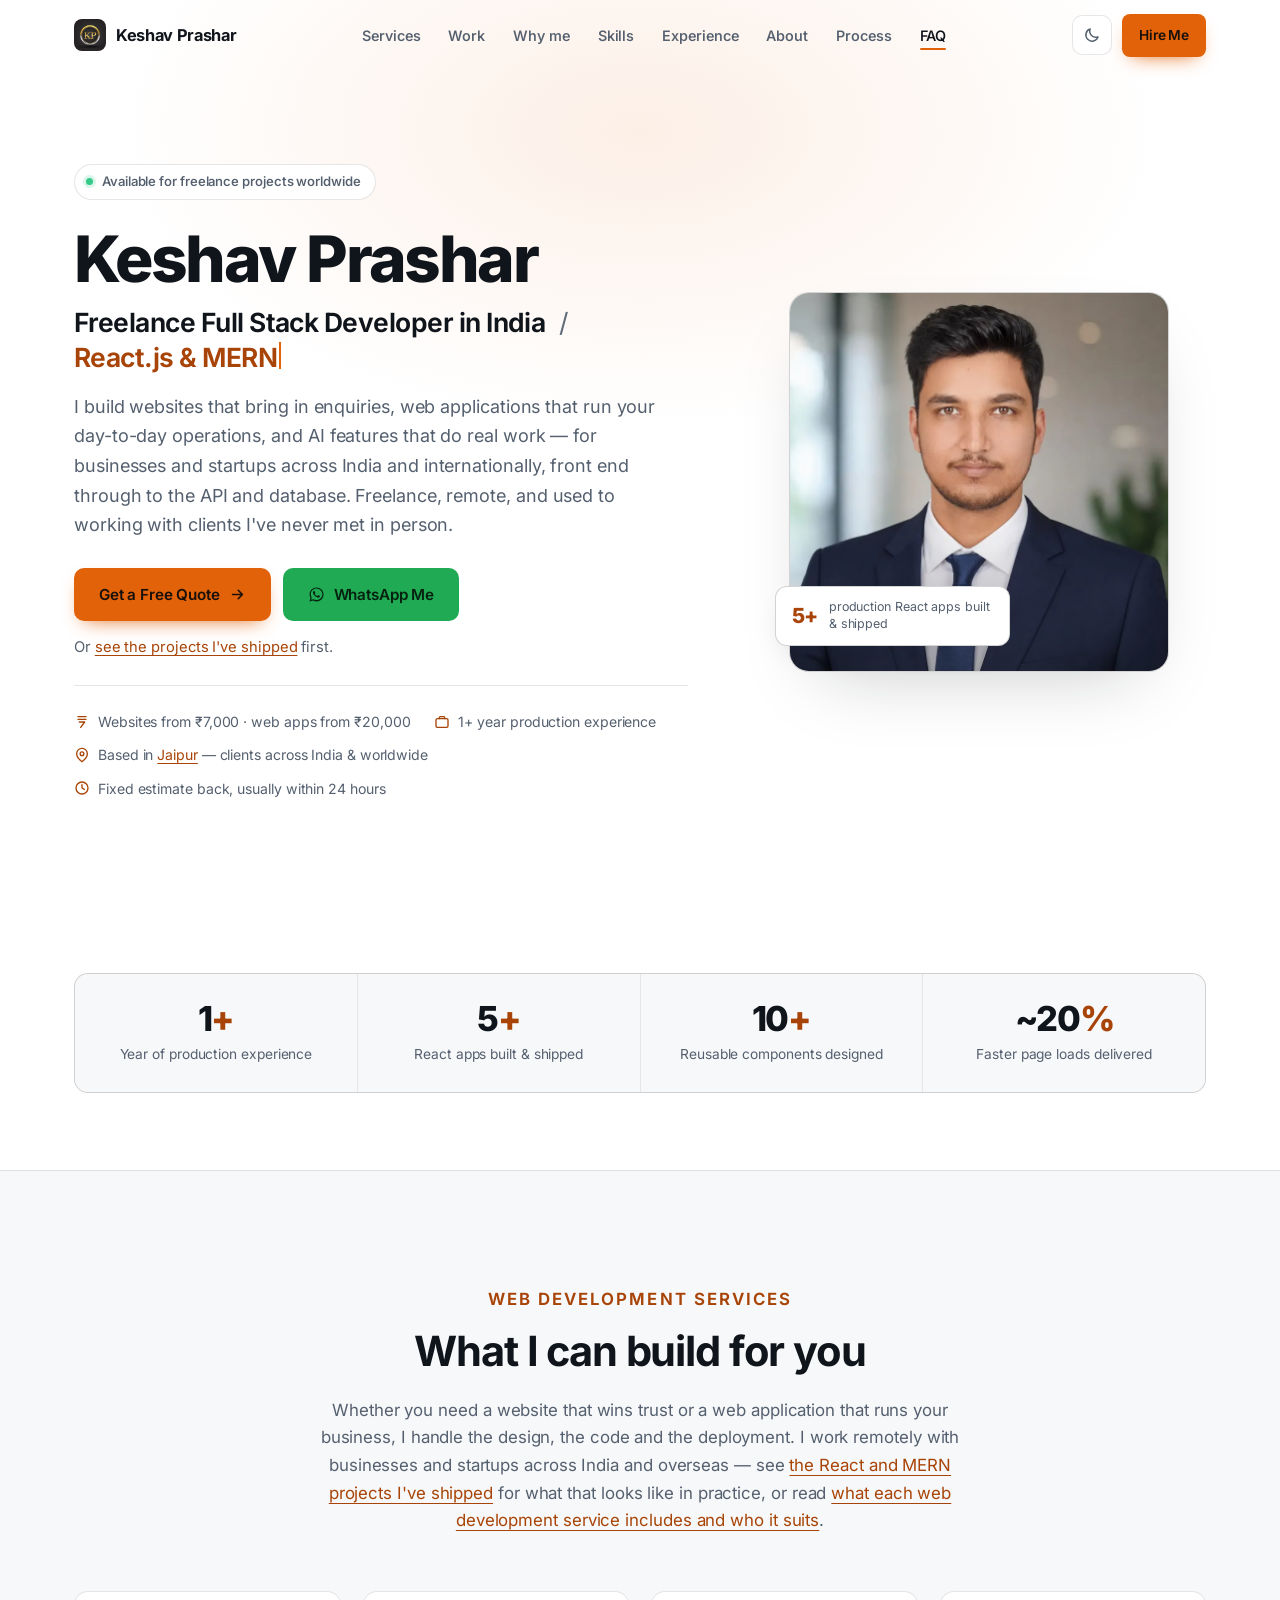
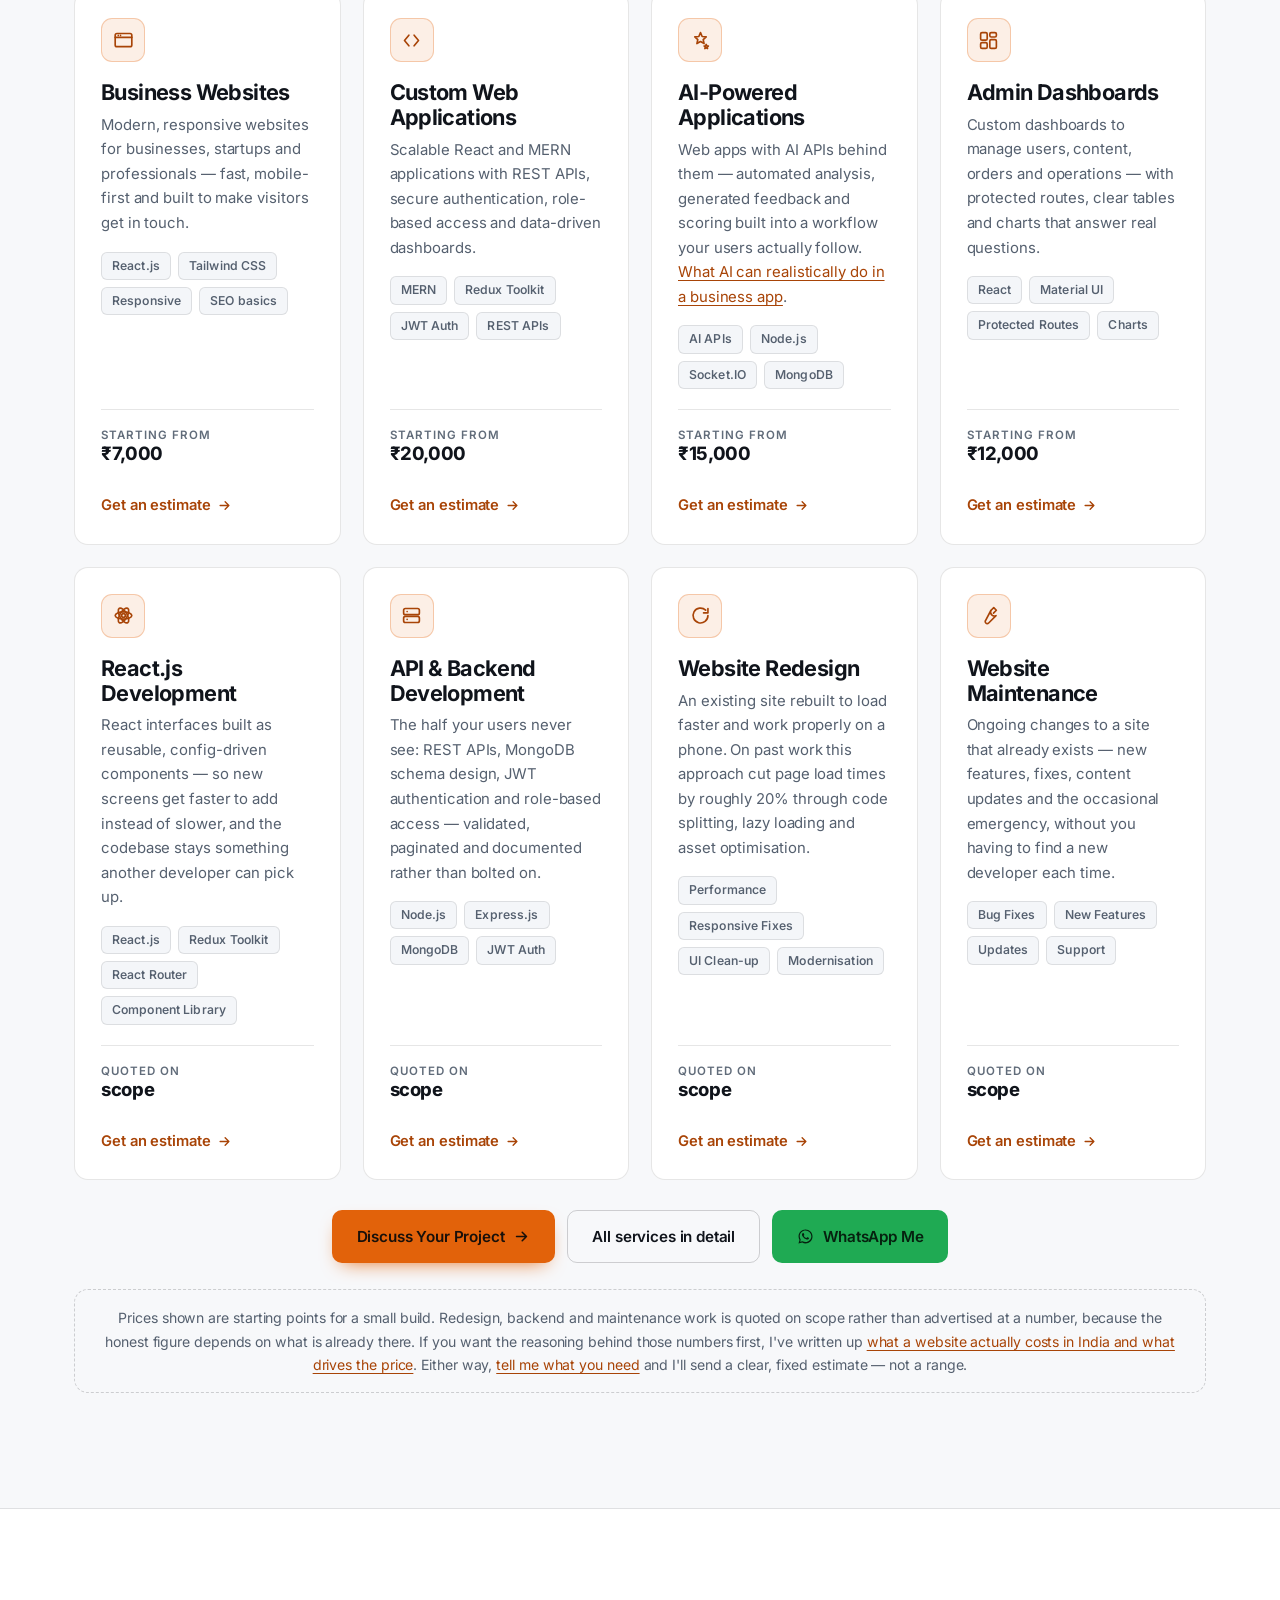
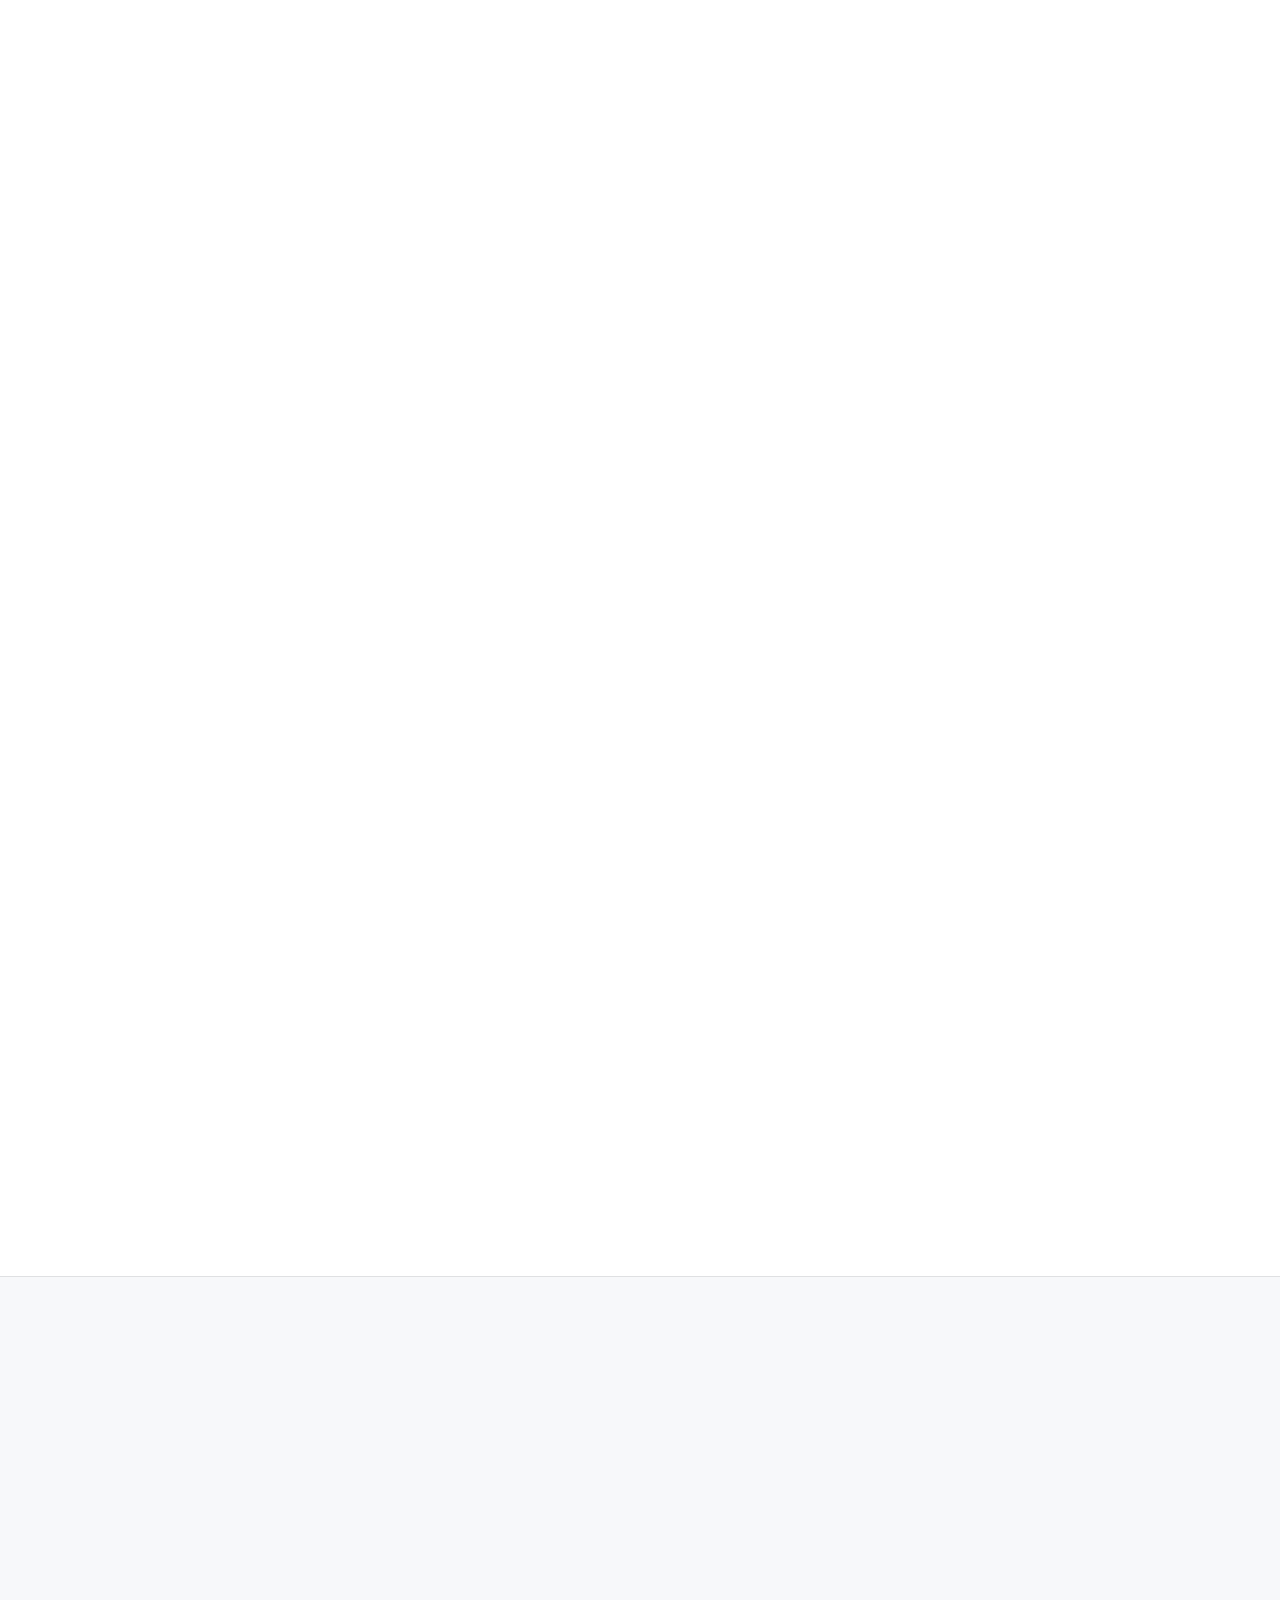
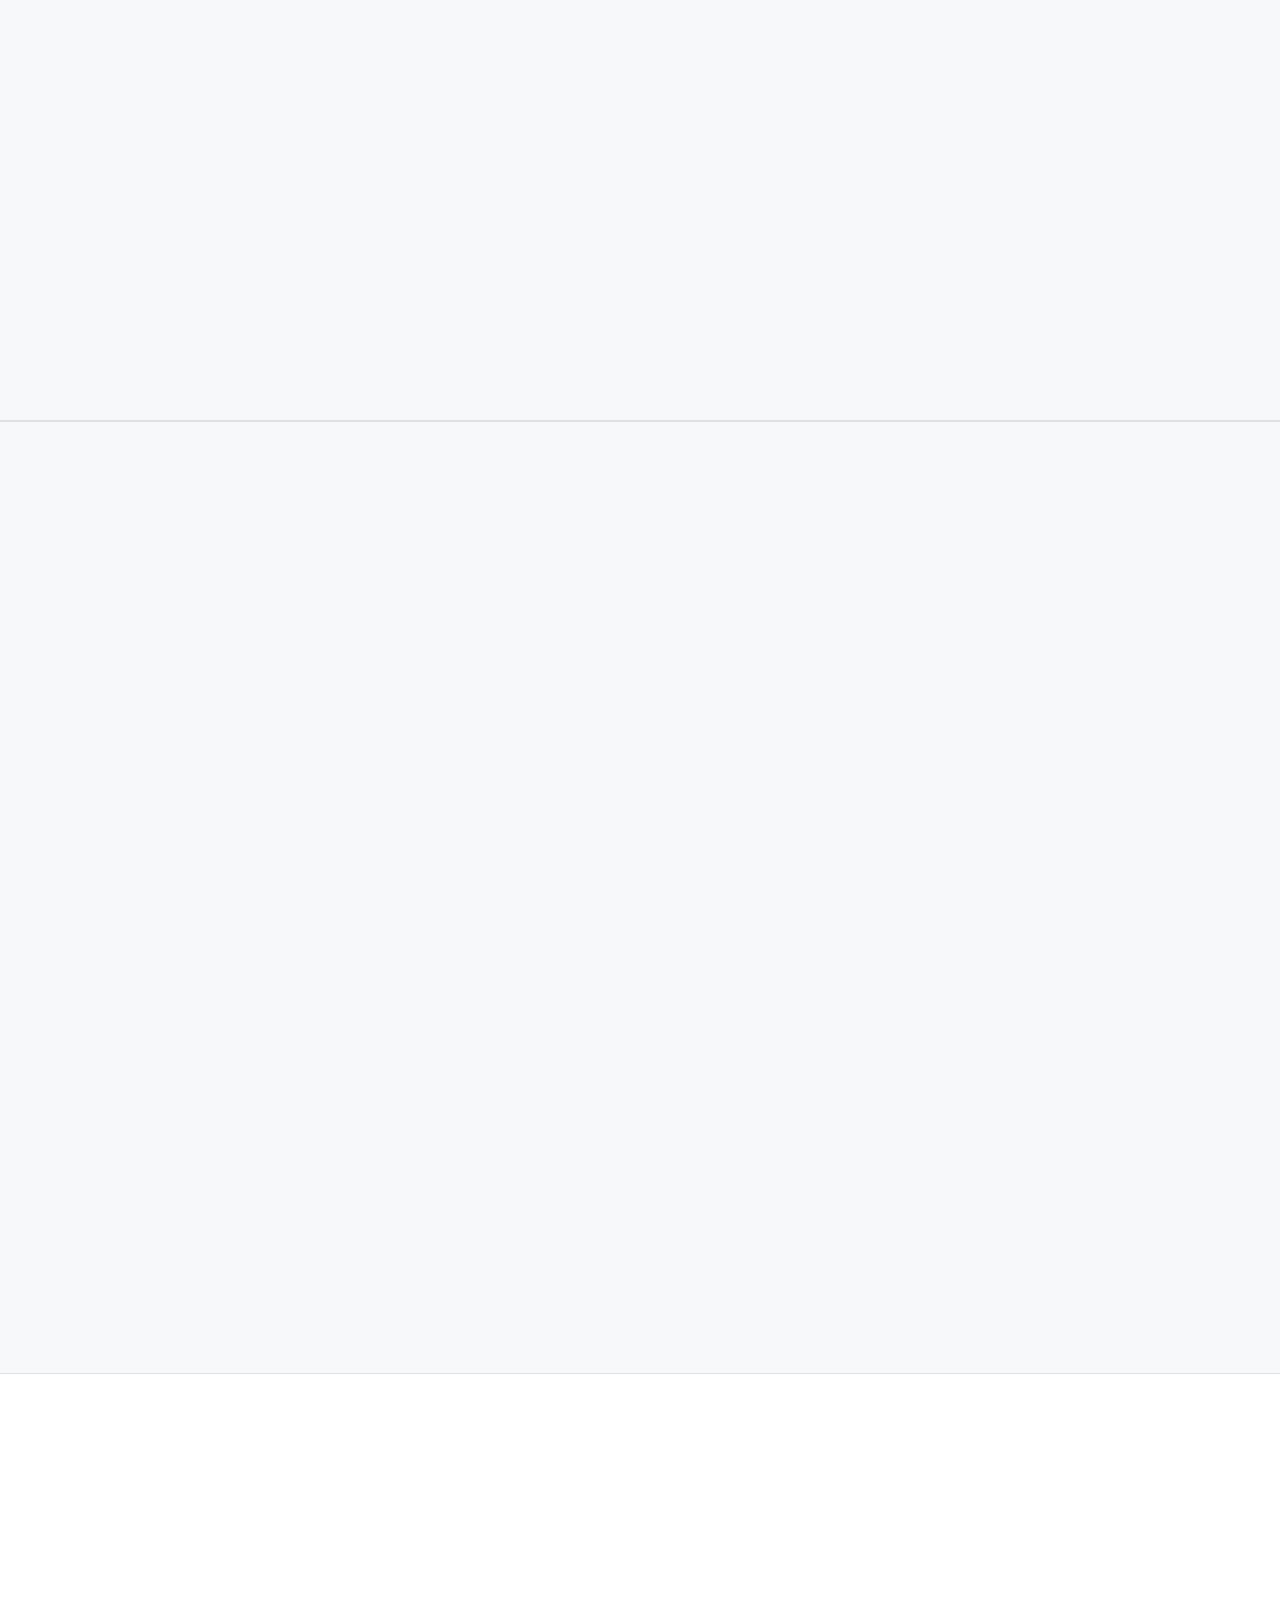
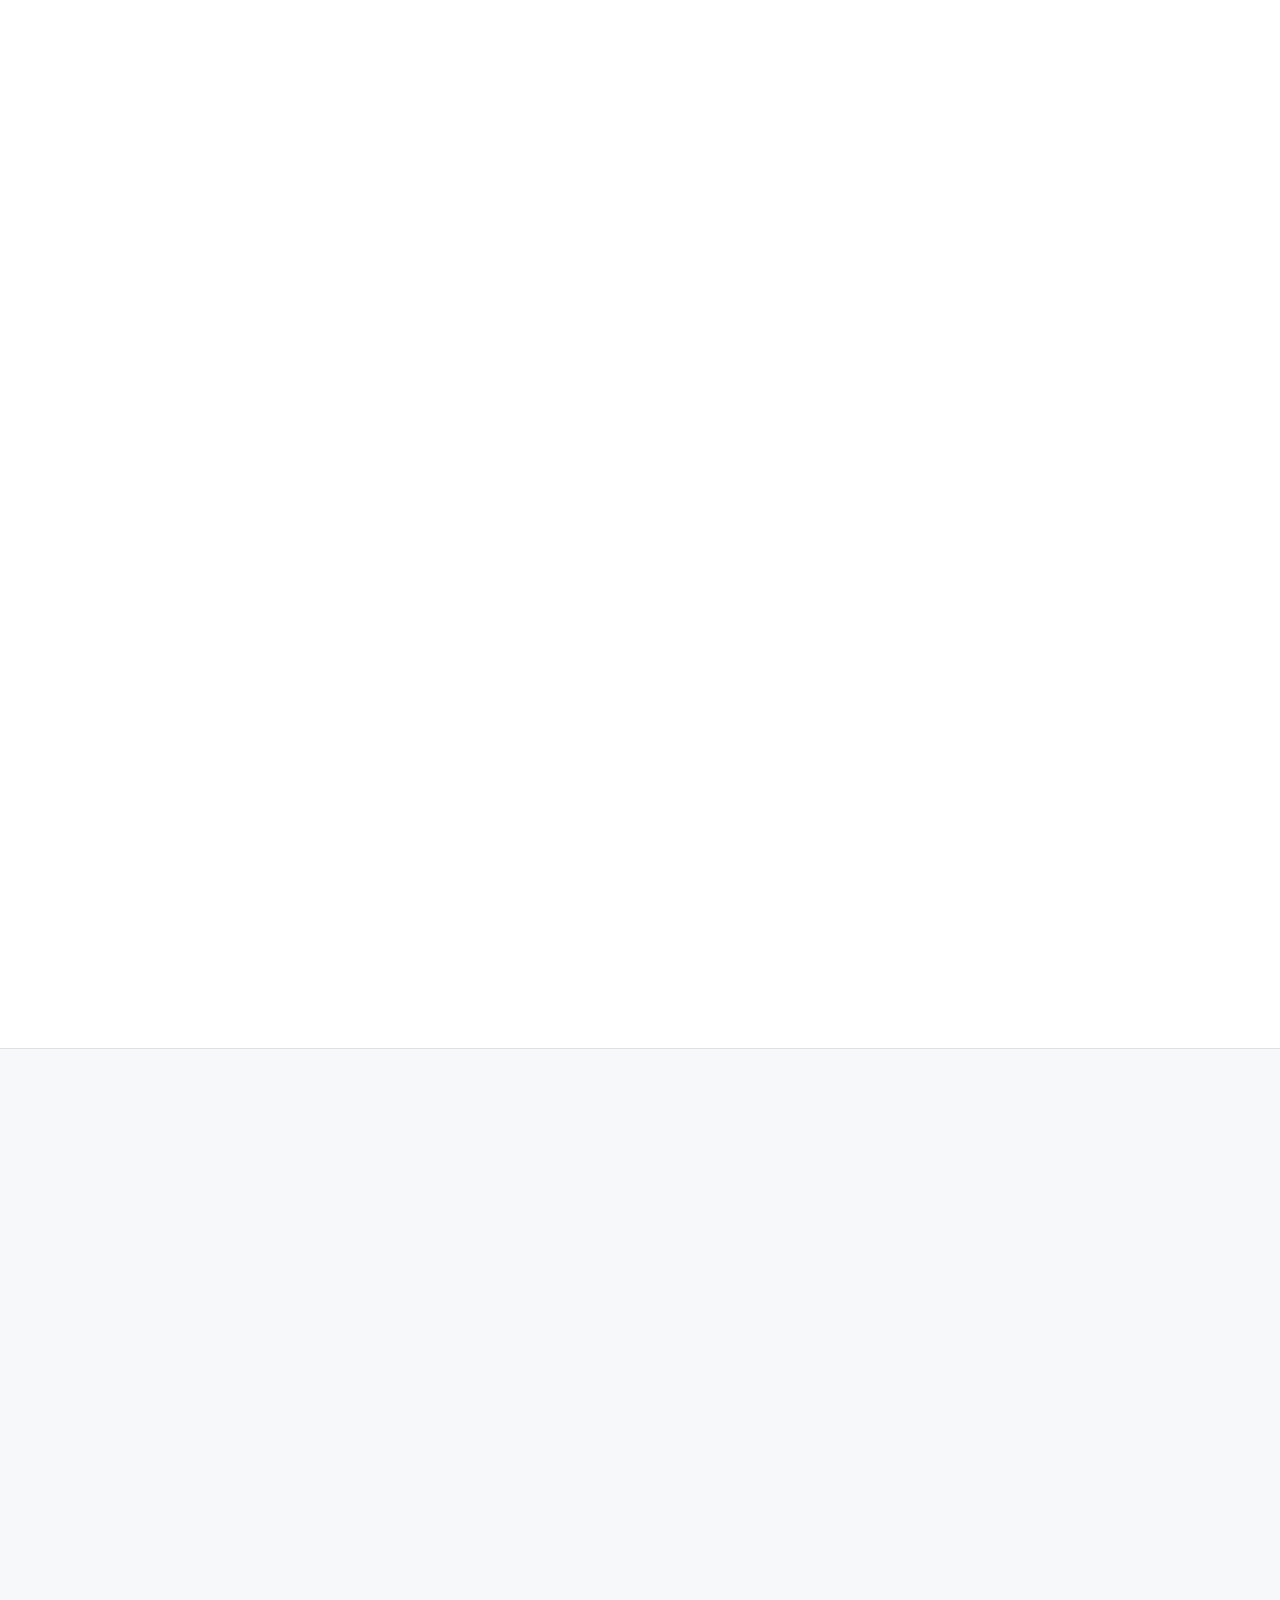
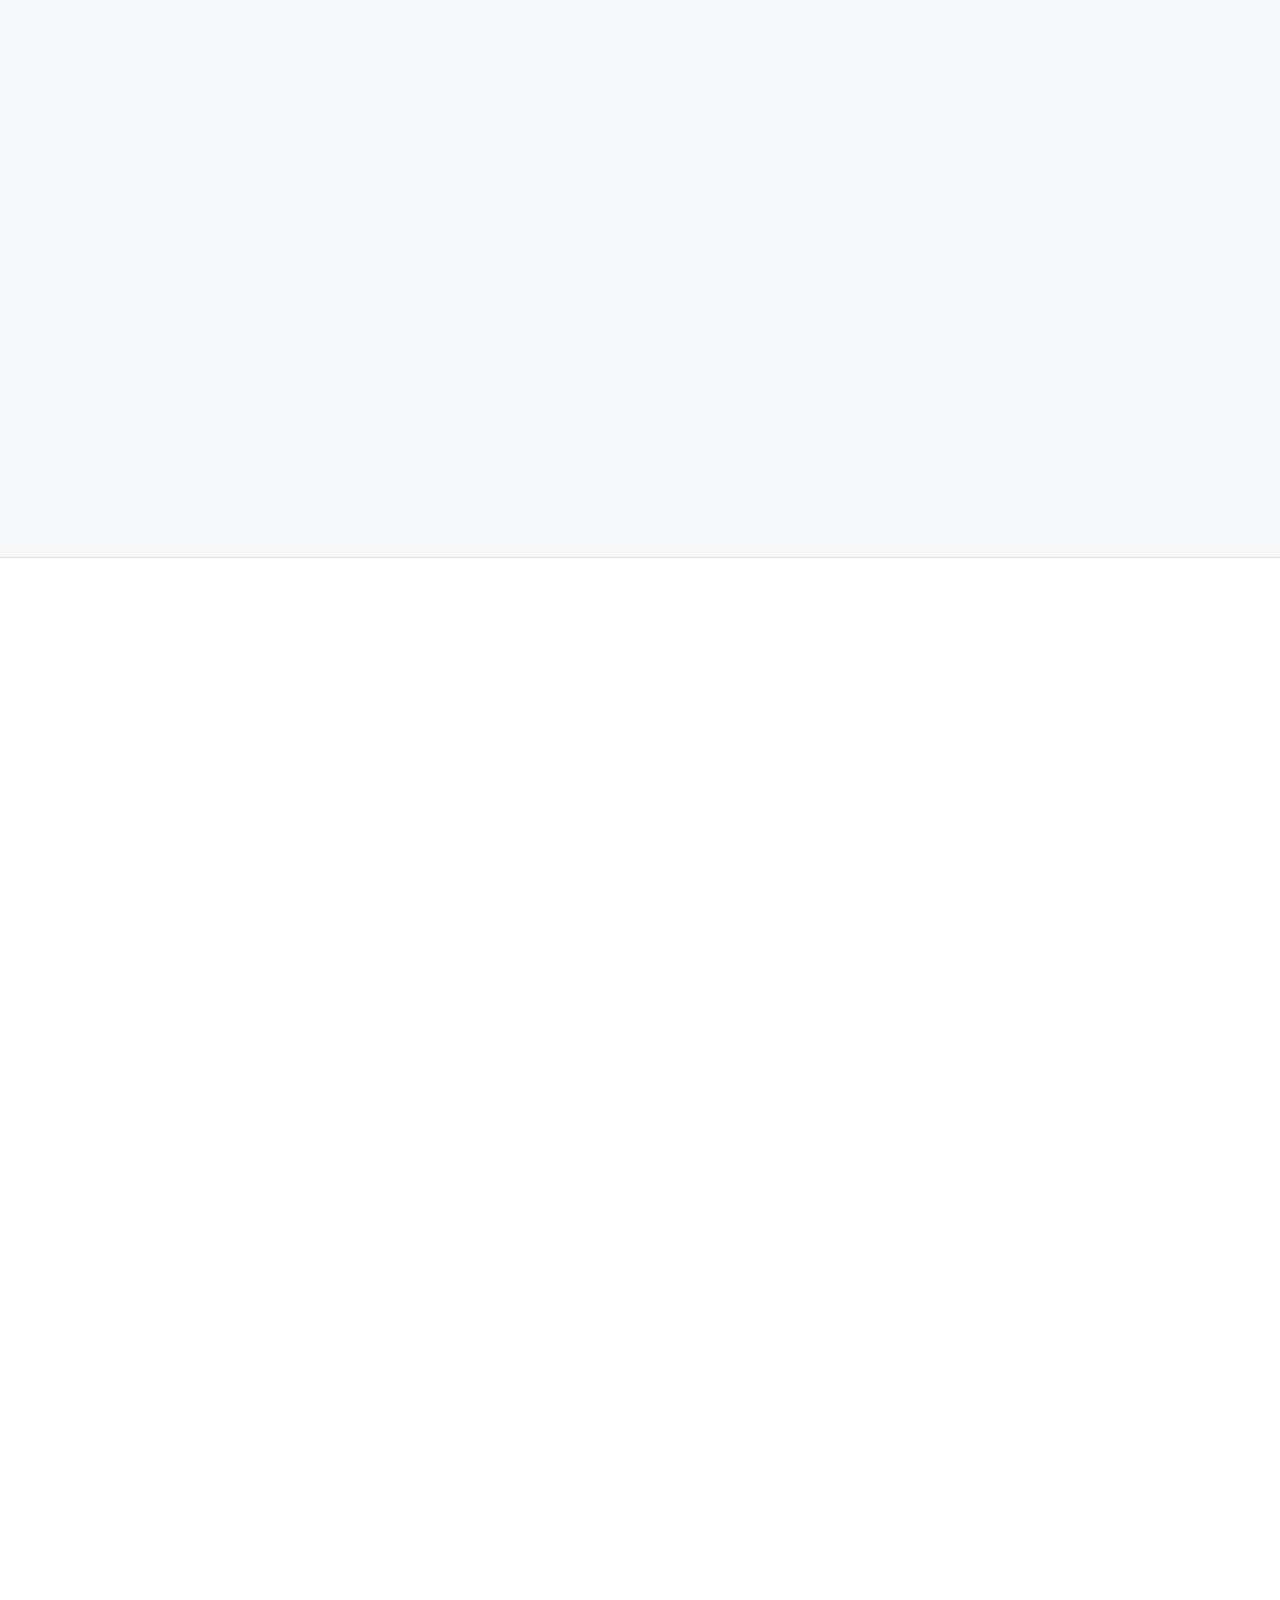
==== commit 8741bb26: "SEO/CRO/performance/local-search upgrade Performance - Nothing above the fold waits for JavaScript: " ====
--- a/index.html
+++ b/index.html
@@ -41,10 +41,8 @@
 	<link rel="icon" type="image/jpeg" href="images/kp.jpg">
 	<link rel="apple-touch-icon" href="images/kp.jpg">
 
-	<link rel="preconnect" href="https://fonts.googleapis.com">
-	<link rel="preconnect" href="https://fonts.gstatic.com" crossorigin>
-	<link rel="preload" as="image" type="image/webp" href="images/keshav-portrait.webp">
-	<link href="https://fonts.googleapis.com/css2?family=Inter:wght@400;500;600;700;800&display=swap" rel="stylesheet">
+	<link rel="preload" as="image" type="image/webp" href="images/keshav-portrait.webp" fetchpriority="high">
+	<link rel="preload" href="fonts/inter-latin.woff2" as="font" type="font/woff2" crossorigin>
 	<link rel="stylesheet" href="css/style.css">
 
 	<!-- Every section is revealed by JS. If JS never runs, show the page rather than a blank one. -->
@@ -649,7 +647,7 @@
 		<section class="hero" id="top">
 			<div class="container">
 				<div class="hero-grid">
-					<div class="hero-copy" data-reveal>
+					<div class="hero-copy">
 						<p class="availability"><span class="dot" aria-hidden="true"></span> Available for freelance projects worldwide</p>
 
 						<h1>
@@ -668,25 +666,29 @@
 						</p>
 
 						<div class="hero-cta">
-							<a class="btn btn--primary" href="#work">
-								View My Work
+							<a class="btn btn--primary" href="#quote-form" data-cta="quote" data-cta-location="hero">
+								Get a Free Quote
 								<svg viewBox="0 0 24 24" fill="none" stroke="currentColor" stroke-width="2.2" stroke-linecap="round" stroke-linejoin="round" aria-hidden="true"><path d="M5 12h14M13 6l6 6-6 6"/></svg>
 							</a>
-							<a class="btn btn--ghost" href="#contact">Start a Project</a>
+							<a class="btn btn--wa" href="https://wa.me/917633853037?text=Hi%20Keshav%2C%20I%20found%20your%20portfolio%20and%20want%20to%20discuss%20a%20website%2Fweb%20application%20project.%0A%0AWhat%20I%20need%3A%20%0ACurrent%20website%20%28if%20any%29%3A%20" target="_blank" rel="noopener" data-cta="whatsapp" data-cta-location="hero">
+								<svg viewBox="0 0 24 24" fill="currentColor" aria-hidden="true"><path d="M12.04 2C6.6 2 2.2 6.4 2.2 11.84c0 1.74.46 3.44 1.32 4.94L2.05 22l5.35-1.4a9.8 9.8 0 0 0 4.64 1.18h.01c5.43 0 9.84-4.4 9.84-9.84 0-2.63-1.02-5.1-2.88-6.96A9.78 9.78 0 0 0 12.04 2zm0 17.94h-.01a8.2 8.2 0 0 1-4.16-1.14l-.3-.18-3.1.81.83-3.02-.2-.31a8.14 8.14 0 0 1-1.25-4.36c0-4.52 3.68-8.19 8.2-8.19a8.14 8.14 0 0 1 5.79 2.4 8.13 8.13 0 0 1 2.4 5.8c0 4.52-3.68 8.19-8.2 8.19zm4.5-6.13c-.25-.13-1.46-.72-1.68-.8-.23-.09-.39-.13-.56.12-.16.25-.64.8-.79.97-.14.16-.29.18-.54.06-.25-.13-1.04-.39-1.98-1.22-.73-.65-1.23-1.46-1.37-1.71-.14-.25-.02-.38.11-.5.11-.11.25-.29.37-.44.13-.15.17-.25.25-.42.08-.16.04-.31-.02-.44-.06-.12-.56-1.34-.76-1.84-.2-.48-.4-.42-.56-.43h-.48c-.16 0-.43.06-.65.31s-.85.83-.85 2.02.87 2.34.99 2.5c.12.17 1.71 2.61 4.14 3.66.58.25 1.03.4 1.38.51.58.19 1.11.16 1.53.1.47-.07 1.46-.6 1.66-1.18.21-.58.21-1.07.15-1.18-.06-.11-.23-.17-.48-.29z"/></svg>
+								WhatsApp Me
+							</a>
 						</div>
+						<p class="hero-sub">Or <a href="#work">see the projects I've shipped</a> first.</p>
 
 						<ul class="hero-meta">
 							<li>
-								<svg viewBox="0 0 24 24" fill="none" stroke="currentColor" stroke-width="2" stroke-linecap="round" stroke-linejoin="round" aria-hidden="true"><path d="M20 10c0 6-8 12-8 12s-8-6-8-12a8 8 0 1 1 16 0z"/><circle cx="12" cy="10" r="2.8"/></svg>
-								Remote projects, India &amp; worldwide
+								<svg viewBox="0 0 24 24" fill="none" stroke="currentColor" stroke-width="2" stroke-linecap="round" stroke-linejoin="round" aria-hidden="true"><path d="M6 4h12M6 8h12M8 12h8M10 20l6-8H8"/></svg>
+								Websites from ₹7,000 · web apps from ₹20,000
 							</li>
 							<li>
 								<svg viewBox="0 0 24 24" fill="none" stroke="currentColor" stroke-width="2" stroke-linecap="round" stroke-linejoin="round" aria-hidden="true"><rect x="3" y="7" width="18" height="13" rx="2"/><path d="M8 7V5.5A1.5 1.5 0 0 1 9.5 4h5A1.5 1.5 0 0 1 16 5.5V7"/></svg>
 								1+ year production experience
 							</li>
 							<li>
-								<svg viewBox="0 0 24 24" fill="none" stroke="currentColor" stroke-width="2" stroke-linecap="round" stroke-linejoin="round" aria-hidden="true"><circle cx="12" cy="12" r="9"/><path d="M3 12h18M12 3c2.5 2.7 3.8 5.8 3.8 9S14.5 21.3 12 21c-2.5-.3-3.8-5.8-3.8-9S9.5 5.7 12 3z"/></svg>
-								Based in Jaipur, working remotely
+								<svg viewBox="0 0 24 24" fill="none" stroke="currentColor" stroke-width="2" stroke-linecap="round" stroke-linejoin="round" aria-hidden="true"><path d="M20 10c0 6-8 12-8 12s-8-6-8-12a8 8 0 1 1 16 0z"/><circle cx="12" cy="10" r="2.8"/></svg>
+								<span>Based in <a href="website-developer-jaipur/">Jaipur</a> — clients across India &amp; worldwide</span>
 							</li>
 							<li>
 								<svg viewBox="0 0 24 24" fill="none" stroke="currentColor" stroke-width="2" stroke-linecap="round" stroke-linejoin="round" aria-hidden="true"><circle cx="12" cy="12" r="9"/><path d="M12 7v5l3.5 2"/></svg>
@@ -695,12 +697,12 @@
 						</ul>
 					</div>
 
-					<div class="hero-visual" data-reveal data-reveal-delay="120">
+					<div class="hero-visual">
 						<figure class="portrait-frame" style="margin:0">
 							<picture>
 								<source srcset="images/keshav-portrait.webp" type="image/webp">
 								<img src="images/keshav-portrait.jpg" width="760" height="760"
-									alt="Portrait of Keshav Prashar, React.js and MERN stack developer" fetchpriority="high" decoding="async">
+									alt="Portrait of Keshav Prashar, React.js and MERN stack developer" fetchpriority="high">
 							</picture>
 						</figure>
 						<div class="floating-badge">
@@ -951,7 +953,7 @@
 						<button class="project-media" type="button" data-open-project="ai-interview"
 							aria-label="Open the AI Interview Preparation Platform gallery">
 							<picture>
-								<source srcset="images/projects/ai-interview/dashboard.webp" type="image/webp">
+								<source srcset="images/projects/ai-interview/dashboard-800.webp 800w, images/projects/ai-interview/dashboard.webp 1600w" sizes="(max-width: 1024px) calc(100vw - 48px), 600px" type="image/webp">
 								<img src="images/projects/ai-interview/dashboard.jpg" width="1600" height="1000" loading="lazy" decoding="async"
 									alt="Interface preview of the AI Interview Preparation Platform dashboard: overall preparation score, ATS resume score, mock interview and coding assessment progress, a performance trend chart and a list of recent mock interviews.">
 							</picture>
@@ -1011,7 +1013,7 @@
 							<button class="project-media" type="button" data-open-project="employee-task"
 								aria-label="Open the Employee Task Management System gallery">
 								<picture>
-									<source srcset="images/projects/employee-task/dashboard.webp" type="image/webp">
+									<source srcset="images/projects/employee-task/dashboard-800.webp 800w, images/projects/employee-task/dashboard.webp 1600w" sizes="(max-width: 1024px) calc(100vw - 48px), 600px" type="image/webp">
 									<img src="images/projects/employee-task/dashboard.jpg" width="1600" height="1000" loading="lazy" decoding="async"
 										alt="Interface preview of the Employee Task Management admin dashboard: total employees, active, completed and pending task counts, a task throughput chart, a task status breakdown and a recent task table.">
 								</picture>
@@ -1062,7 +1064,7 @@
 							<button class="project-media" type="button" data-open-project="space-shooter"
 								aria-label="Open the Space Shooter gallery">
 								<picture>
-									<source srcset="images/projects/space-shooter/game.webp" type="image/webp">
+									<source srcset="images/projects/space-shooter/game-800.webp 800w, images/projects/space-shooter/game.webp 1600w" sizes="(max-width: 1024px) calc(100vw - 48px), 600px" type="image/webp">
 									<img src="images/projects/space-shooter/game.jpg" width="1600" height="1000" loading="lazy" decoding="async"
 										alt="Interface preview of the Space Shooter browser game: a starfield play area with the player ship, enemy waves, projectiles and explosions, a score and wave HUD, shield and lives readouts and a live leaderboard panel.">
 								</picture>
@@ -1112,7 +1114,7 @@
 						<button class="project-media" type="button" data-open-project="portfolio"
 							aria-label="Open the portfolio gallery">
 							<picture>
-								<source srcset="images/projects/portfolio/portfolio-preview.webp" type="image/webp">
+								<source srcset="images/projects/portfolio/portfolio-preview-800.webp 800w, images/projects/portfolio/portfolio-preview.webp 1600w" sizes="(max-width: 1024px) calc(100vw - 48px), 600px" type="image/webp">
 								<img src="images/projects/portfolio/portfolio-preview.jpg" width="1600" height="1000" loading="lazy" decoding="async"
 									alt="Screenshot of this portfolio: the hero section with the availability badge, name, role, introduction, View My Work and Hire Me buttons, and the stats strip below.">
 							</picture>
@@ -1165,9 +1167,10 @@
 				</p>
 
 				<div class="section-cta" data-reveal>
-					<a class="btn btn--primary" href="#contact">Discuss a Similar Project
+					<a class="btn btn--primary" href="#quote-form" data-cta="quote" data-cta-location="projects">Get a Quote for a Similar Project
 						<svg viewBox="0 0 24 24" fill="none" stroke="currentColor" stroke-width="2.2" stroke-linecap="round" stroke-linejoin="round" aria-hidden="true"><path d="M5 12h14M13 6l6 6-6 6"/></svg>
 					</a>
+					<a class="btn btn--wa" href="https://wa.me/917633853037?text=Hi%20Keshav%2C%20I%20saw%20the%20projects%20on%20your%20portfolio%20and%20want%20to%20discuss%20something%20similar%20for%20my%20business.%0A%0AWhat%20I%20need%3A%20" target="_blank" rel="noopener" data-cta="whatsapp" data-cta-location="projects"><svg viewBox="0 0 24 24" fill="currentColor" aria-hidden="true"><path d="M12.04 2C6.6 2 2.2 6.4 2.2 11.84c0 1.74.46 3.44 1.32 4.94L2.05 22l5.35-1.4a9.8 9.8 0 0 0 4.64 1.18h.01c5.43 0 9.84-4.4 9.84-9.84 0-2.63-1.02-5.1-2.88-6.96A9.78 9.78 0 0 0 12.04 2zm0 17.94h-.01a8.2 8.2 0 0 1-4.16-1.14l-.3-.18-3.1.81.83-3.02-.2-.31a8.14 8.14 0 0 1-1.25-4.36c0-4.52 3.68-8.19 8.2-8.19a8.14 8.14 0 0 1 5.79 2.4 8.13 8.13 0 0 1 2.4 5.8c0 4.52-3.68 8.19-8.2 8.19zm4.5-6.13c-.25-.13-1.46-.72-1.68-.8-.23-.09-.39-.13-.56.12-.16.25-.64.8-.79.97-.14.16-.29.18-.54.06-.25-.13-1.04-.39-1.98-1.22-.73-.65-1.23-1.46-1.37-1.71-.14-.25-.02-.38.11-.5.11-.11.25-.29.37-.44.13-.15.17-.25.25-.42.08-.16.04-.31-.02-.44-.06-.12-.56-1.34-.76-1.84-.2-.48-.4-.42-.56-.43h-.48c-.16 0-.43.06-.65.31s-.85.83-.85 2.02.87 2.34.99 2.5c.12.17 1.71 2.61 4.14 3.66.58.25 1.03.4 1.38.51.58.19 1.11.16 1.53.1.47-.07 1.46-.6 1.66-1.18.21-.58.21-1.07.15-1.18-.06-.11-.23-.17-.48-.29z"/></svg> WhatsApp Me</a>
 					<a class="btn btn--ghost" href="https://github.com/keshavprash" target="_blank" rel="noopener" data-cta="github">Read the source on GitHub</a>
 				</div>
 			</div>
@@ -1479,9 +1482,11 @@
 
 						<div class="hero-cta" style="margin-bottom:0">
 							<a class="btn btn--primary" href="#contact">Start a Project</a>
-							<a class="btn btn--ghost" href="https://drive.google.com/file/d/168f3Vl1Ovfl6v-AZoG8Cg34N88siJEzO/view?usp=drivesdk" target="_blank" rel="noopener" data-cta="cv_download">
-								<svg viewBox="0 0 24 24" fill="none" stroke="currentColor" stroke-width="2.1" stroke-linecap="round" stroke-linejoin="round" aria-hidden="true"><path d="M12 3v12M7.5 10.5L12 15l4.5-4.5M4.5 20h15"/></svg>
-								Download CV
+							<!-- The CV used to link to a Google Drive file that answered 401 (private) to
+							     every visitor. Until a public CV exists, point to the full work history. -->
+							<a class="btn btn--ghost" href="https://www.linkedin.com/in/keshav-prashar-9277b2256" target="_blank" rel="noopener" data-cta="linkedin" data-cta-location="about">
+								<svg viewBox="0 0 24 24" fill="currentColor" aria-hidden="true"><path d="M6.94 8.5H3.56V21h3.38V8.5zM5.25 3a1.96 1.96 0 1 0 0 3.92 1.96 1.96 0 0 0 0-3.92zM21 13.9c0-3.4-1.82-4.98-4.24-4.98-1.96 0-2.83 1.08-3.32 1.83V8.5H10.1c.04.95 0 12.5 0 12.5h3.34v-6.98c0-.3.02-.6.11-.82.24-.6.79-1.22 1.72-1.22 1.21 0 1.7.92 1.7 2.28V21H21v-7.1z"/></svg>
+								Full work history on LinkedIn
 							</a>
 						</div>
 					</div>
@@ -1563,7 +1568,9 @@
 				<div class="grid grid--2">
 					<article class="card" data-reveal>
 						<h3>Where are your clients based?</h3>
-						<p>I'm in Jaipur, Rajasthan, and every project runs remotely — so whether you're in Delhi,
+						<p>I'm in Jaipur, Rajasthan — if you're a local business, here is
+							<a href="website-developer-jaipur/">how I work with businesses in Jaipur</a>. Every project
+							runs remotely, so whether you're in Delhi,
 							Mumbai, Bengaluru, Hyderabad, Pune, Chennai, Kolkata, Ahmedabad or a town nobody outside
 							it has heard of, the way we work is identical: email, WhatsApp and video calls, with
 							progress shared as I go. I take international projects on the same basis. I'm on IST
@@ -1758,7 +1765,12 @@
 					</div>
 
 					<div data-reveal data-reveal-delay="100">
-						<form class="contact-form" id="quote-form" data-email="keshavprashar597@gmail.com" data-endpoint="" data-access-key="">
+						<!-- With JavaScript the form posts to the hosted endpoint configured in js/main.js
+						     (FORM_ENDPOINT), or composes the email locally when none is set. Without
+						     JavaScript, the action below hands the enquiry to the visitor's mail app
+						     instead of reloading the page with their details in the URL. -->
+						<form class="contact-form" id="quote-form" data-email="keshavprashar597@gmail.com"
+							action="mailto:keshavprashar597@gmail.com?subject=Project%20enquiry" method="post" enctype="text/plain">
 							<!-- Honeypot: people never see or fill this; a hosted endpoint silently drops
 							     submissions where it has a value (Formspree: _gotcha, Web3Forms: botcheck). -->
 							<input type="text" name="_gotcha" value="" tabindex="-1" autocomplete="off" aria-hidden="true" style="position:absolute;left:-9999px;width:1px;height:1px;opacity:0">
@@ -1815,28 +1827,17 @@
 
 							<div class="form-row">
 								<div class="field">
-									<label for="f-timeline">Timeline</label>
-									<select id="f-timeline" name="timeline">
-										<option value="">Not sure yet</option>
-										<option>ASAP — within 2 weeks</option>
-										<option>2–4 weeks</option>
-										<option>1–2 months</option>
-										<option>Flexible</option>
+									<label for="f-contact">How should I reply?</label>
+									<select id="f-contact" name="contactMethod">
+										<option>Email</option>
+										<option>WhatsApp</option>
+										<option>Phone call</option>
 									</select>
 								</div>
 								<div class="field">
-									<label for="f-phone">Phone / WhatsApp <span class="opt">(optional)</span></label>
-									<input type="tel" id="f-phone" name="phone" placeholder="+91 98XXX XXXXX" autocomplete="tel">
+									<label for="f-phone">Phone / WhatsApp <span class="opt" id="f-phone-hint">(optional)</span></label>
+									<input type="tel" id="f-phone" name="phone" placeholder="+91 98XXX XXXXX" autocomplete="tel" aria-describedby="f-phone-hint">
 								</div>
-							</div>
-
-							<div class="field">
-								<label for="f-contact">How should I reply?</label>
-								<select id="f-contact" name="contactMethod">
-									<option>Email</option>
-									<option>WhatsApp</option>
-									<option>Phone call</option>
-								</select>
 							</div>
 
 							<div class="field">
@@ -1886,7 +1887,7 @@
 						<li><a href="https://www.linkedin.com/in/keshav-prashar-9277b2256" target="_blank" rel="noopener" aria-label="LinkedIn" data-cta="linkedin">
 							<svg viewBox="0 0 24 24" fill="currentColor" aria-hidden="true"><path d="M6.94 8.5H3.56V21h3.38V8.5zM5.25 3a1.96 1.96 0 1 0 0 3.92 1.96 1.96 0 0 0 0-3.92zM21 13.9c0-3.4-1.82-4.98-4.24-4.98-1.96 0-2.83 1.08-3.32 1.83V8.5H10.1c.04.95 0 12.5 0 12.5h3.34v-6.98c0-.3.02-.6.11-.82.24-.6.79-1.22 1.72-1.22 1.21 0 1.7.92 1.7 2.28V21H21v-7.1z"/></svg>
 						</a></li>
-						<li><a href="https://www.instagram.com/keshav_prashar_00/" target="_blank" rel="noopener" aria-label="Instagram">
+						<li><a href="https://www.instagram.com/keshav_prashar_00/" target="_blank" rel="noopener" aria-label="Instagram" data-cta="instagram">
 							<svg viewBox="0 0 24 24" fill="none" stroke="currentColor" stroke-width="1.9" aria-hidden="true"><rect x="3" y="3" width="18" height="18" rx="5"/><circle cx="12" cy="12" r="4"/><circle cx="17.2" cy="6.8" r="1.1" fill="currentColor" stroke="none"/></svg>
 						</a></li>
 					</ul>
@@ -1897,6 +1898,7 @@
 					<ul class="footer-links">
 						<li><a href="services/">Web development services</a></li>
 						<li><a href="ai-web-development/">AI web application development</a></li>
+						<li><a href="website-developer-jaipur/">Website developer in Jaipur</a></li>
 						<li><a href="#work">Featured Work</a></li>
 						<li><a href="#why">Why Work With Me</a></li>
 						<li><a href="#skills">Tech Stack</a></li>
@@ -1955,10 +1957,8 @@
 
 			<div class="pm-scroll">
 				<figure class="pm-stage">
-					<picture>
-						<source id="pm-stage-src" type="image/webp">
-						<img id="pm-stage-img" width="1600" height="1000" alt="" decoding="async">
-					</picture>
+					<!-- The <picture> for the current screen is created by js/main.js when a project
+					     opens, so the page never ships an image element without a src. -->
 					<button class="pm-arrow pm-arrow--prev" type="button" aria-label="Previous screen">
 						<svg viewBox="0 0 24 24" fill="none" stroke="currentColor" stroke-width="2.3" stroke-linecap="round" stroke-linejoin="round" aria-hidden="true"><path d="M15 5l-7 7 7 7"/></svg>
 					</button>
--- a/css/style.css
+++ b/css/style.css
@@ -12,6 +12,28 @@
    ========================================================================== */
 
 /* 1. Tokens & theme ------------------------------------------------------ */
+
+/* Inter is self-hosted (SIL Open Font License) instead of loaded from Google Fonts:
+   that removed a render-blocking third-party stylesheet and two extra connections
+   from the critical path. One variable file covers weights 400–800. The rupee sign
+   sits outside the latin subset, so it gets its own 2 KB file, fetched only on
+   pages that print a price. */
+@font-face {
+	font-family: "Inter";
+	font-style: normal;
+	font-weight: 400 800;
+	font-display: swap;
+	src: url("../fonts/inter-latin.woff2") format("woff2");
+	unicode-range: U+0000-00FF, U+0131, U+0152-0153, U+02BB-02BC, U+02C6, U+02DA, U+02DC, U+0304, U+0308, U+0329, U+2000-206F, U+20AC, U+2122, U+2191, U+2193, U+2212, U+2215, U+FEFF, U+FFFD;
+}
+@font-face {
+	font-family: "Inter";
+	font-style: normal;
+	font-weight: 400 800;
+	font-display: swap;
+	src: url("../fonts/inter-rupee.woff2") format("woff2");
+	unicode-range: U+20B9;
+}
 
 /* Inter arrives over the network with font-display:swap, so the browser paints
    the fallback first and reflows every line when Inter lands. Metric overrides
@@ -491,6 +513,8 @@
 }
 
 .hero-cta { display: flex; flex-wrap: wrap; gap: 12px; margin-bottom: 30px; }
+.hero-sub { margin: -16px 0 26px; font-size: .92rem; color: var(--text-muted); }
+.hero-sub a, .hero-meta a { text-decoration: underline; text-underline-offset: 3px; text-decoration-thickness: 1px; }
 
 .hero-meta {
 	display: flex;
@@ -892,6 +916,9 @@
 .mini-list .t { font-weight: 620; font-size: .95rem; color: var(--text); }
 .mini-list .s { font-size: .85rem; color: var(--text-muted); }
 .mini-list .d { font-size: .78rem; color: var(--text-dim); }
+.price-list li { grid-template-columns: 1fr auto; align-items: baseline; gap: 12px; padding-bottom: 12px; border-bottom: 1px solid var(--line); }
+.price-list li:last-child { border-bottom: 0; padding-bottom: 0; }
+.price-list .d { font-size: 1rem; font-weight: 700; color: var(--accent-text); text-align: right; }
 
 /* 6.7 About */
 .about-grid {
@@ -1188,9 +1215,19 @@
 	opacity: 0;
 	transform: translateY(18px);
 	transition: opacity .6s cubic-bezier(.22, .61, .36, 1), transform .6s cubic-bezier(.22, .61, .36, 1);
-	will-change: opacity, transform;
 }
 [data-reveal].is-in { opacity: 1; transform: none; }
+/* Never hide what is above the fold: content at opacity 0 does not count as
+   painted, so a revealed hero held First Contentful Paint and LCP hostage to the
+   deferred script. Hero markup no longer carries data-reveal; this is the guard
+   for any that is added back. */
+.hero [data-reveal], .page-hero [data-reveal] { opacity: 1; transform: none; transition: none; }
+
+/* Layout was the largest main-thread cost on a phone. Sections below the first
+   one skip layout and paint until they approach the viewport; "auto" makes the
+   browser remember each real height once seen. In-page links (#quote-form,
+   #faq, #work) were tested to still land exactly under the header. */
+main > .section ~ .section, .site-footer { content-visibility: auto; contain-intrinsic-size: auto 900px; }
 
 @media (prefers-reduced-motion: reduce) {
 	html { scroll-behavior: auto; }
@@ -1593,7 +1630,9 @@
 	flex-wrap: wrap;
 	align-items: center;
 	gap: 6px;
-	margin-bottom: 18px;
+	margin: 0 0 18px;
+	padding: 0;
+	list-style: none;
 	font-size: .82rem;
 	color: var(--text-dim);
 }
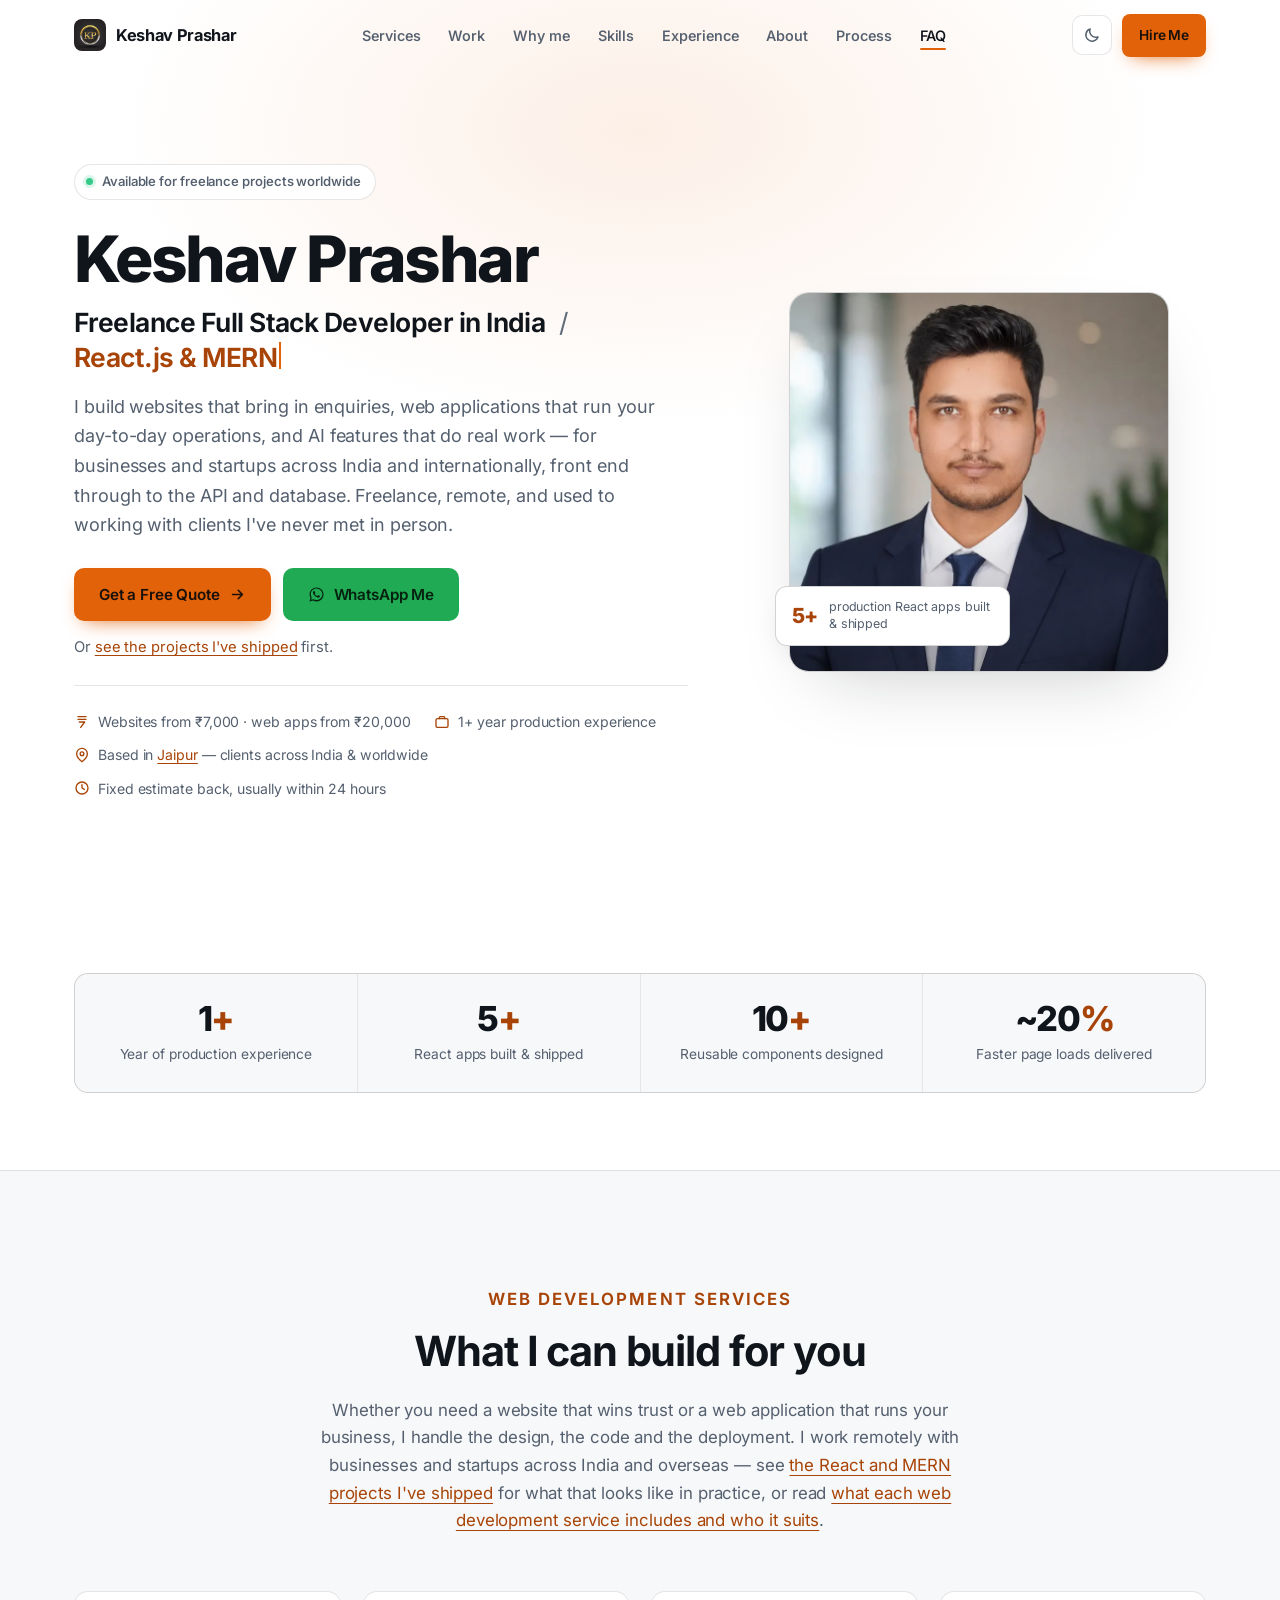
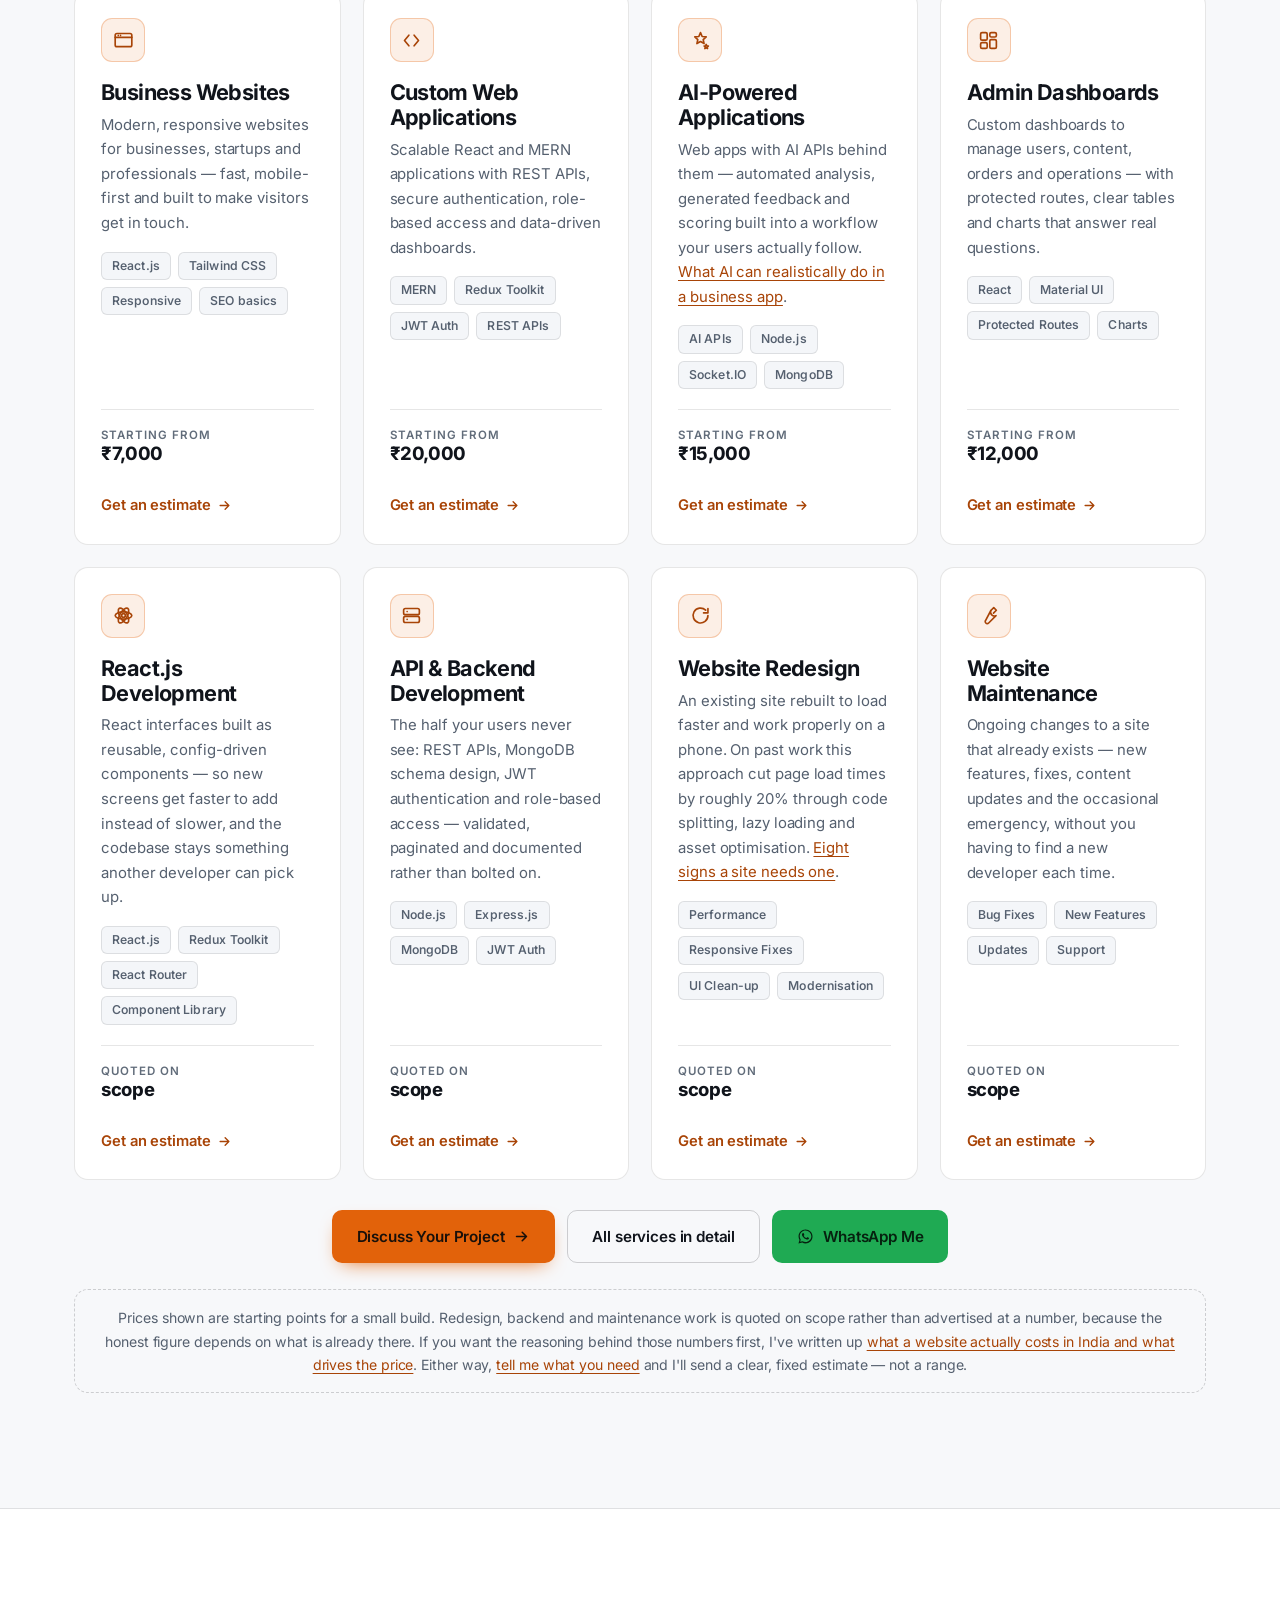
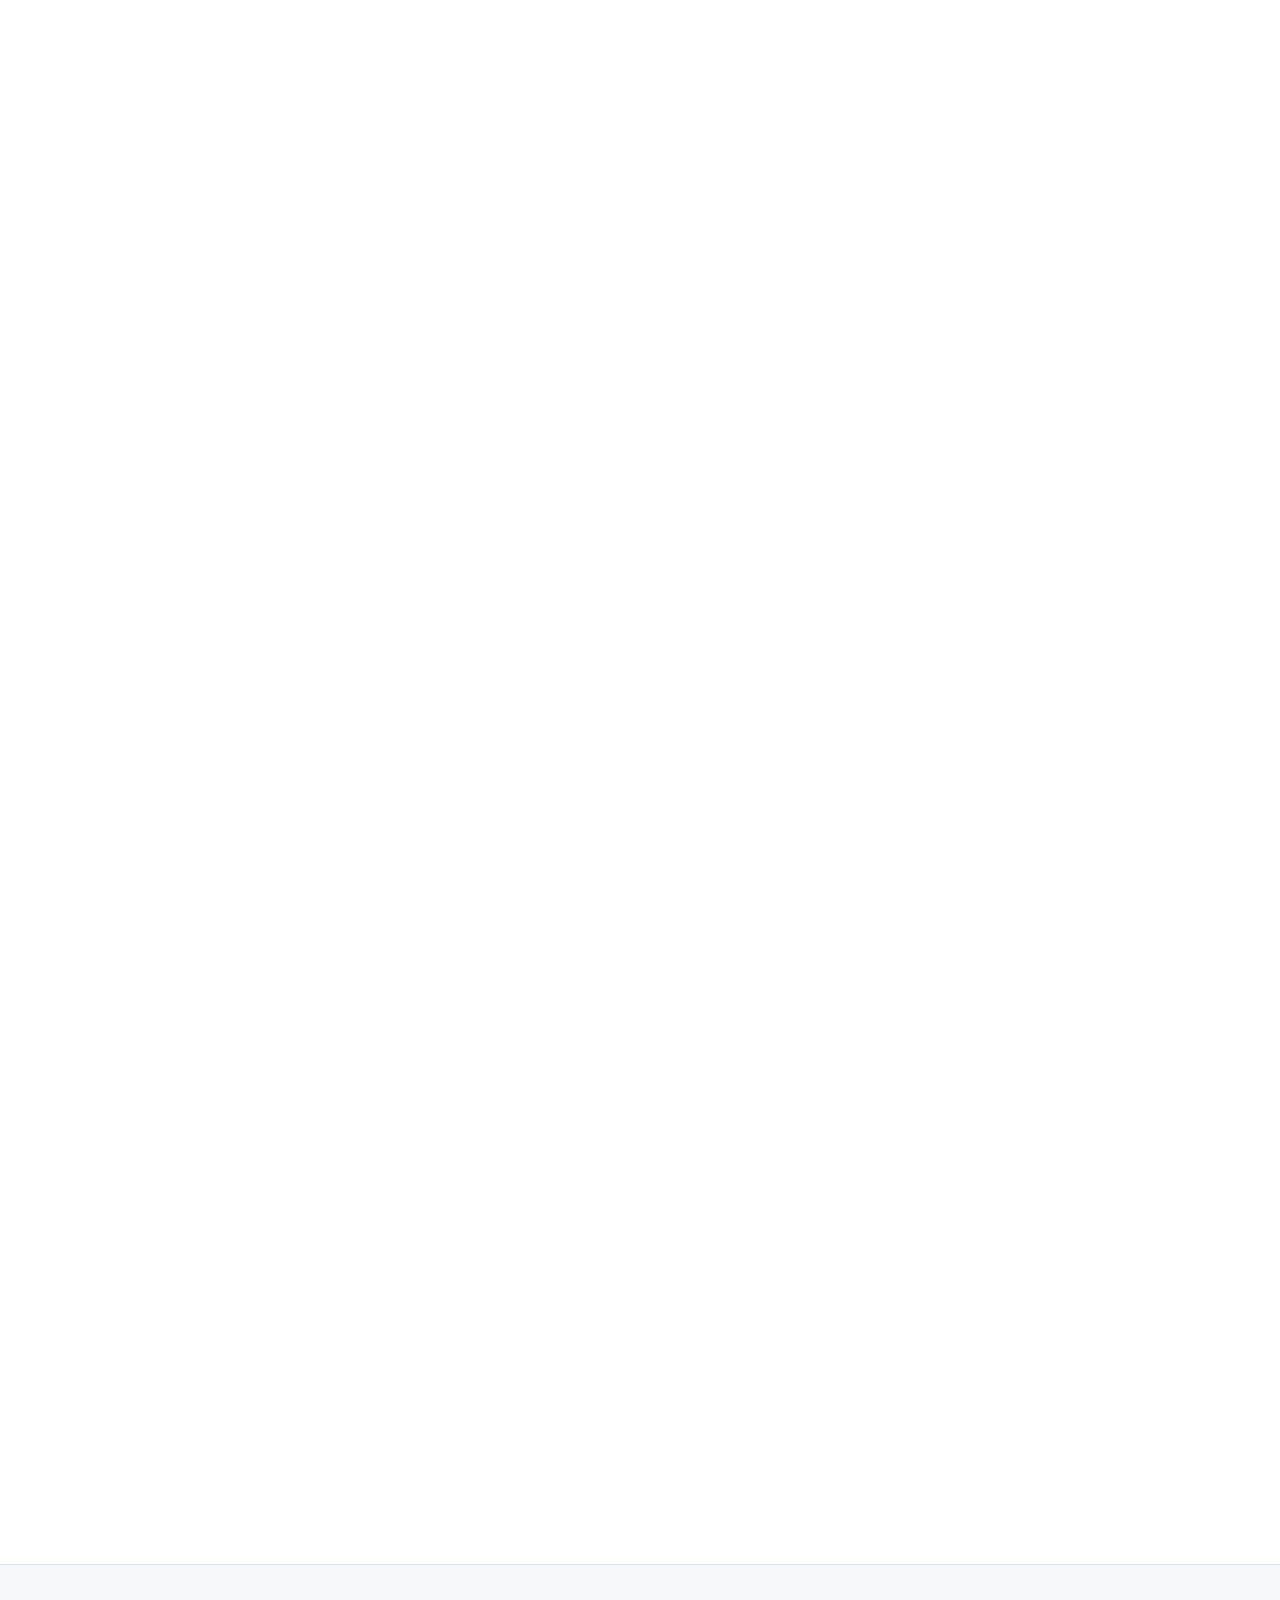
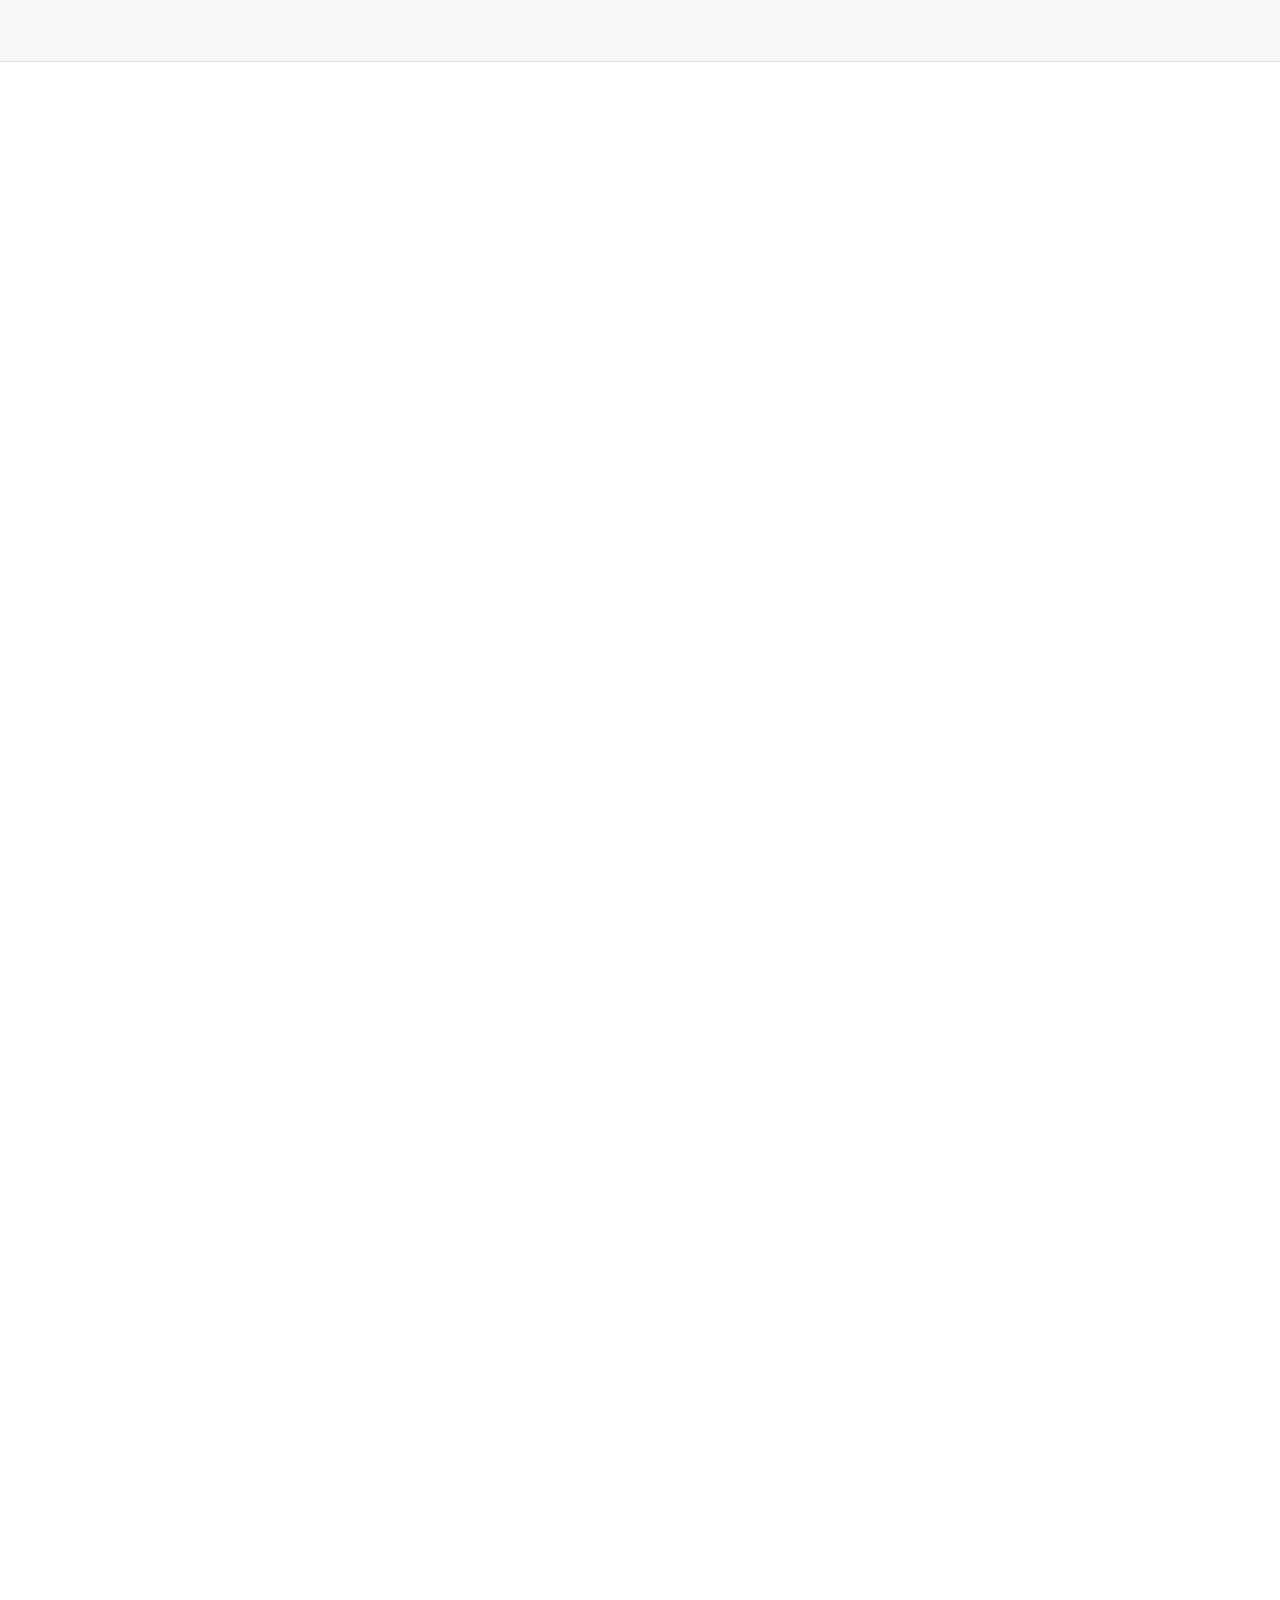
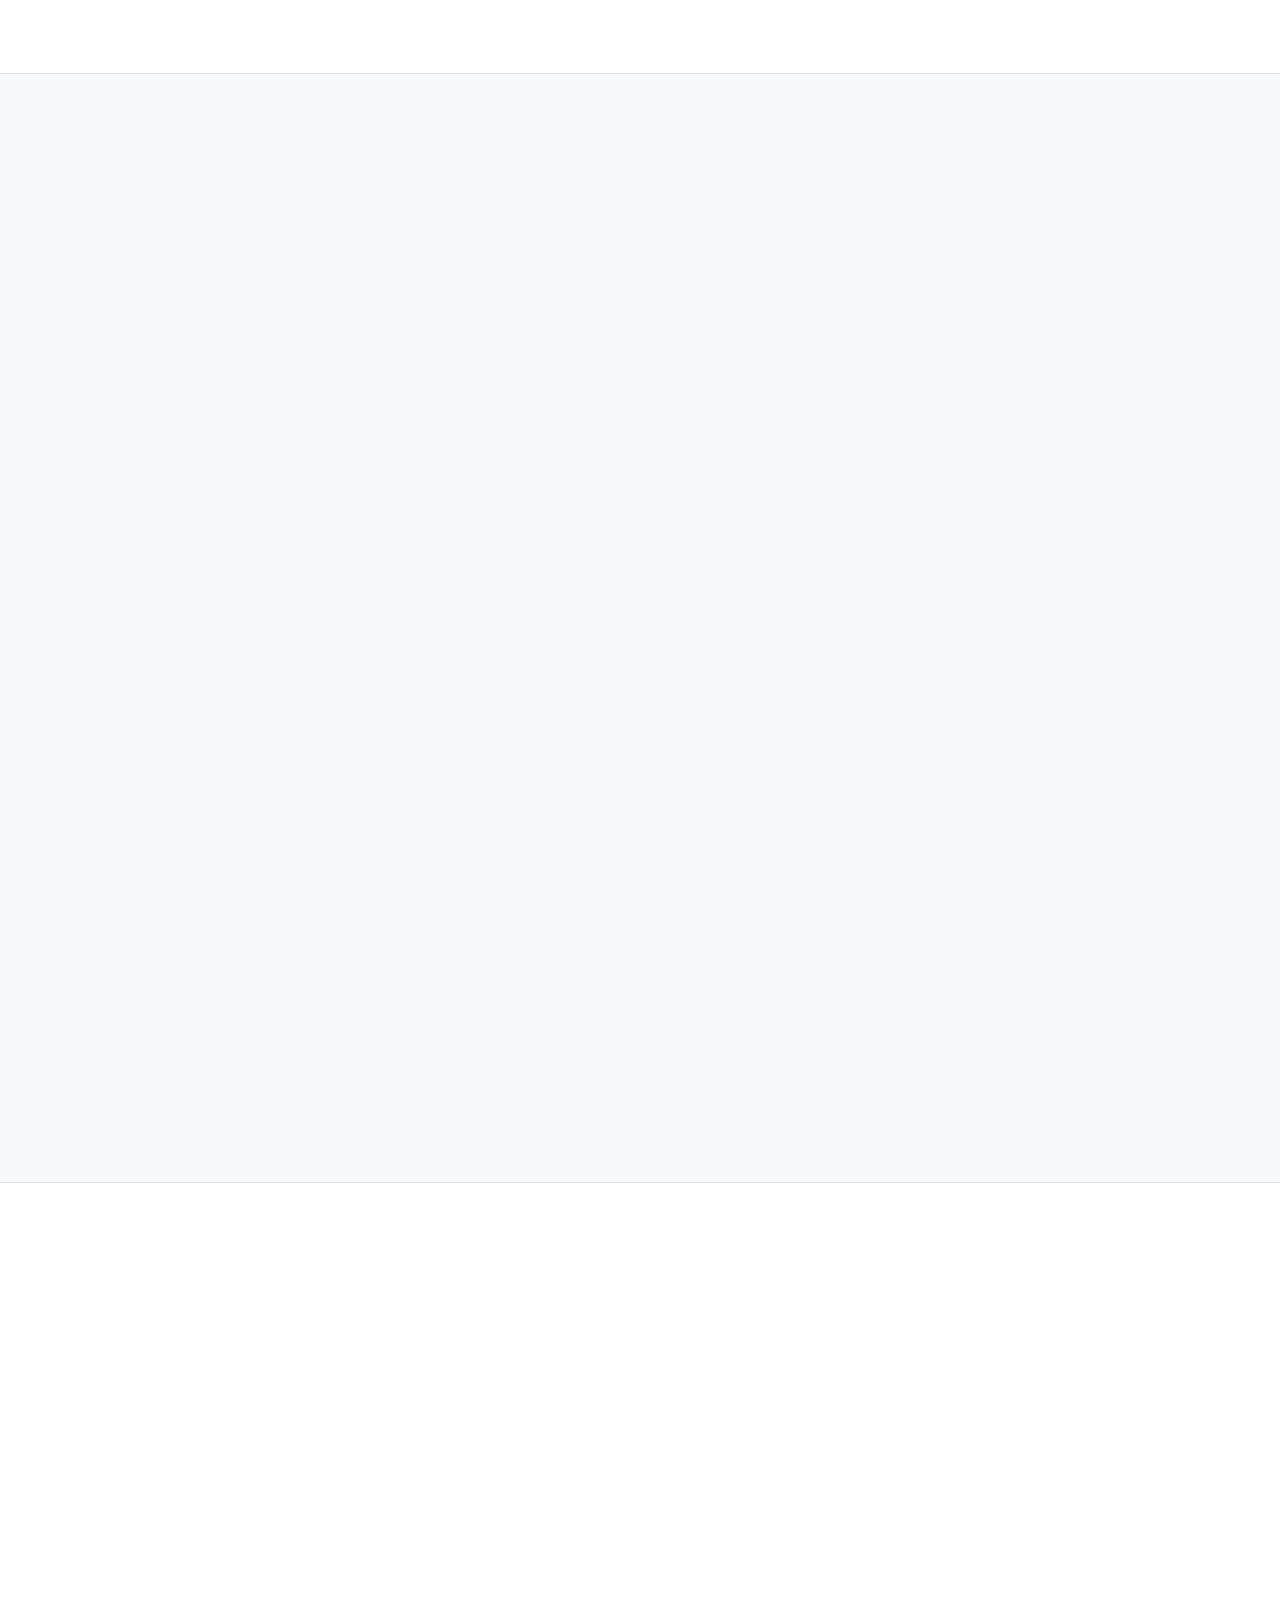
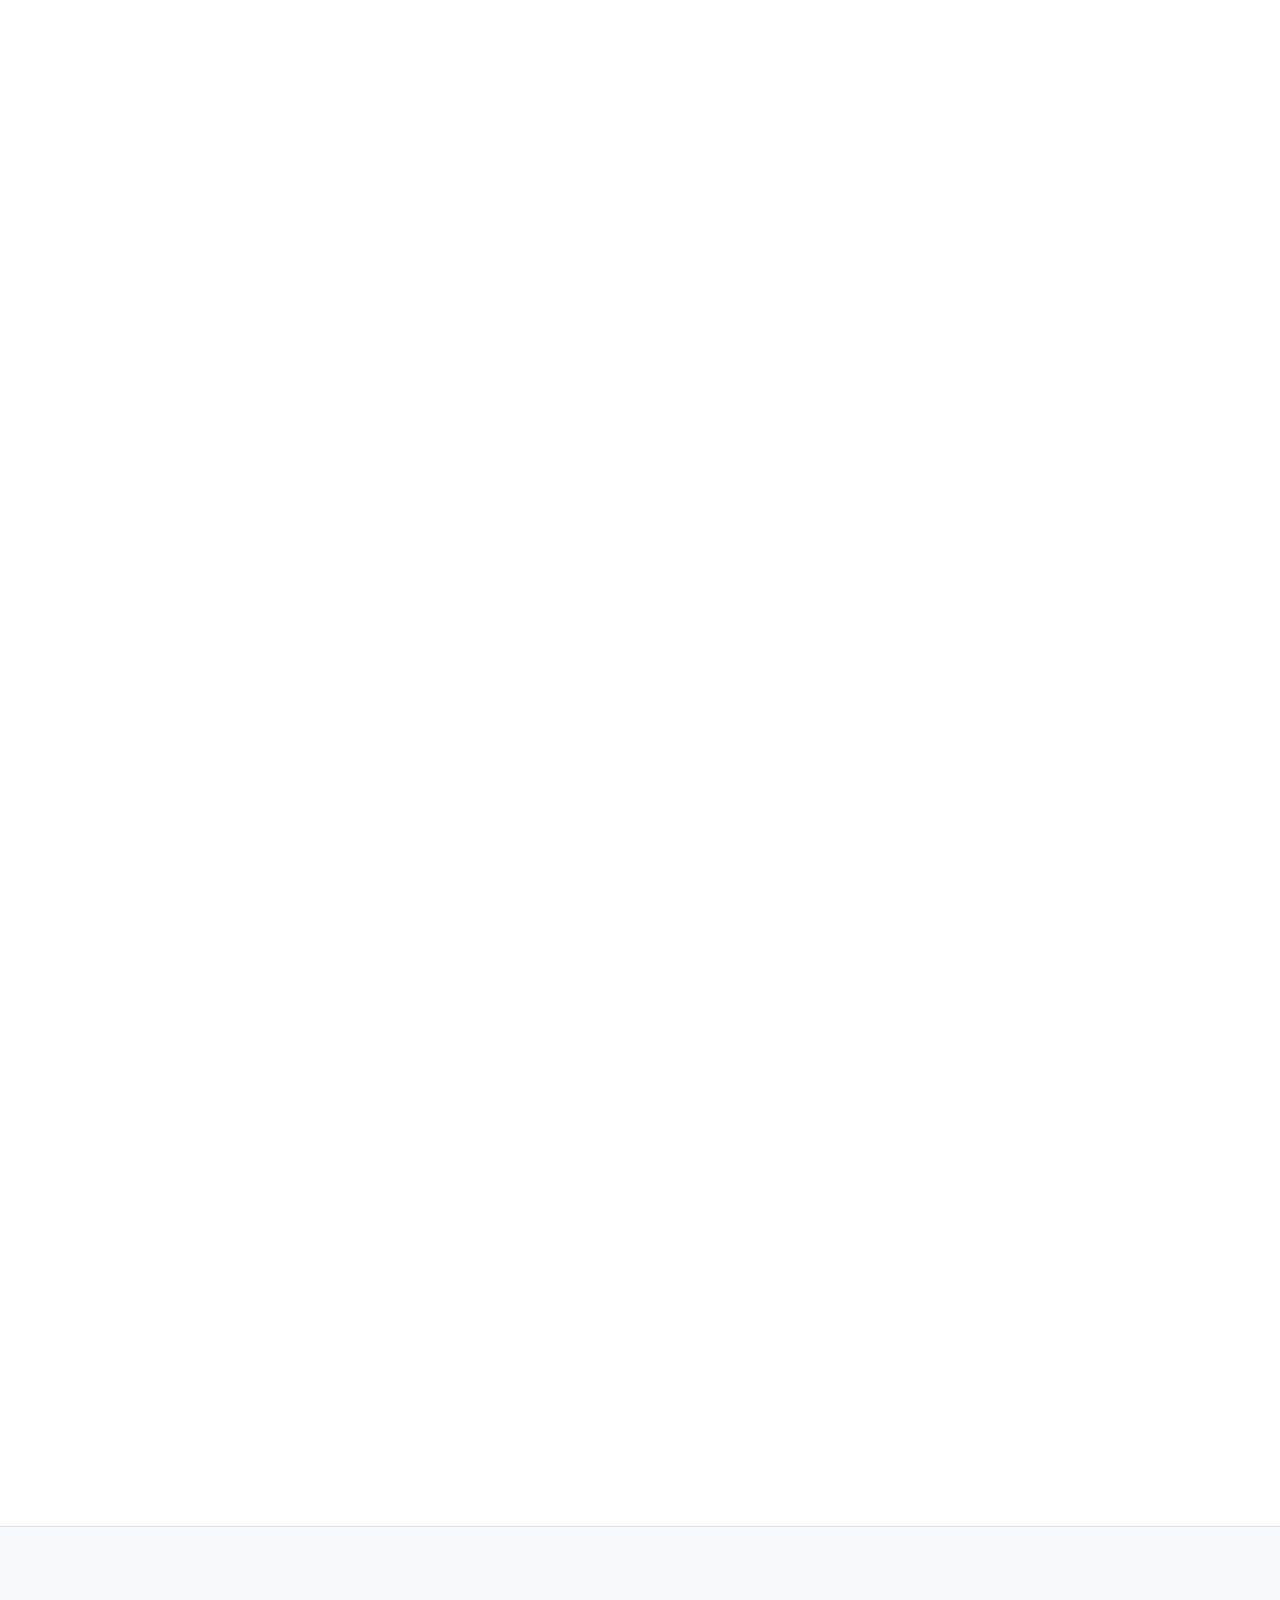
==== commit da4c3d98: "complete client acquisition system - Form: exact success/failure states ("Thanks — your project enqu" ====
--- a/index.html
+++ b/index.html
@@ -46,7 +46,7 @@
 	<link rel="stylesheet" href="css/style.css">
 
 	<!-- Every section is revealed by JS. If JS never runs, show the page rather than a blank one. -->
-	<noscript><style>[data-reveal]{opacity:1!important;transform:none!important}</style></noscript>
+	<noscript><style>[data-reveal]{opacity:1!important;transform:none!important}#quote-form button[type="submit"]{display:none}</style></noscript>
 
 	<script>
 		// Restore the visitor's saved theme before first paint.
@@ -883,7 +883,7 @@
 							<svg viewBox="0 0 24 24" fill="none" stroke="currentColor" stroke-width="1.9" stroke-linecap="round" stroke-linejoin="round"><path d="M20.5 12a8.5 8.5 0 1 1-2.6-6.1"/><path d="M20.5 4v5h-5"/></svg>
 						</span>
 						<h3>Website Redesign</h3>
-						<p>An existing site rebuilt to load faster and work properly on a phone. On past work this approach cut page load times by roughly 20% through code splitting, lazy loading and asset optimisation.</p>
+						<p>An existing site rebuilt to load faster and work properly on a phone. On past work this approach cut page load times by roughly 20% through code splitting, lazy loading and asset optimisation. <a href="website-redesign/">Eight signs a site needs one</a>.</p>
 						<ul class="tags">
 							<li class="tag">Performance</li>
 							<li class="tag">Responsive Fixes</li>
@@ -973,6 +973,7 @@
 								manages the whole question bank.
 							</p>
 							<p class="project-fit"><span class="k">Relevant if you need</span>A SaaS or assessment platform with user accounts, an admin area and an AI step — scoring, analysis or generated feedback — built into the workflow.</p>
+							<p class="project-fit"><span class="k">My role</span>Self-initiated build, sole developer — product scope, React front end, Express API, MongoDB schema and the AI service layer.</p>
 
 							<ul class="project-points">
 								<li>Resume upload with PDF parsing and ATS-style analysis.</li>
@@ -1032,6 +1033,7 @@
 									shows where everything stands.
 								</p>
 								<p class="project-fit"><span class="k">Relevant if you need</span>An internal tool or admin dashboard: staff logins with roles, records you can search and filter, and a history of who changed what.</p>
+								<p class="project-fit"><span class="k">My role</span>Self-initiated build, sole developer — Spring Boot API, PostgreSQL schema, JWT security and the React front end.</p>
 								<ul class="project-points">
 									<li>JWT login with BCrypt password storage and role-based access.</li>
 									<li>Admin CRUD for employees and tasks, work logs and dashboard metrics.</li>
@@ -1082,6 +1084,7 @@
 									an Express API that stores scores and rankings in MongoDB.
 								</p>
 								<p class="project-fit"><span class="k">Relevant if you need</span>A highly interactive front end — real-time, animated or game-like — backed by an API that stores and ranks user data.</p>
+								<p class="project-fit"><span class="k">My role</span>Self-initiated build, sole developer — canvas game loop, React structure, Express API and MongoDB persistence.</p>
 								<ul class="project-points">
 									<li>Canvas gameplay in React with Vite — components, hooks and utilities.</li>
 									<li>Express and MongoDB back end serving the leaderboard routes.</li>
@@ -1132,6 +1135,7 @@
 								loads fast on a phone on mobile data — no jQuery, no UI framework, no page bloat.
 							</p>
 							<p class="project-fit"><span class="k">Relevant if you need</span>A fast marketing or business website with proper SEO, social previews and a contact flow that works on a phone.</p>
+							<p class="project-fit"><span class="k">My role</span>Sole developer — design, copy, code, SEO and deployment of the site you are reading.</p>
 							<ul class="project-points">
 								<li>Semantic HTML, one hand-written stylesheet and a single small vanilla JS file.</li>
 								<li>Light and dark themes that respect the visitor's system preference.</li>
@@ -1361,8 +1365,29 @@
 							<span class="tl-dot" aria-hidden="true"></span>
 							<div class="tl-card">
 								<div class="tl-head">
+									<h3>Full Stack Developer (MERN)</h3>
+									<span class="tl-date">Aug 2026 – Present</span>
+								</div>
+								<span class="tl-company">BIBHATSU (A Unit of Laxmi Narayan Traders) <span class="place">· Jaipur</span></span>
+								<ul class="tl-list">
+									<li>Developing and maintaining full-stack web applications with React.js, Node.js, Express.js and MongoDB.</li>
+									<li>Building responsive interfaces and scalable back-end APIs; integrating REST APIs and optimising performance.</li>
+									<li>Working on e-commerce solutions and marketplace integrations.</li>
+								</ul>
+								<ul class="tags">
+									<li class="tag tag--accent">MERN</li>
+									<li class="tag">E-commerce</li>
+									<li class="tag">REST APIs</li>
+								</ul>
+							</div>
+						</article>
+
+						<article class="tl-item" data-reveal>
+							<span class="tl-dot" aria-hidden="true"></span>
+							<div class="tl-card">
+								<div class="tl-head">
 									<h3>Web Developer</h3>
-									<span class="tl-date">Jul 2025 – Jun 2026</span>
+									<span class="tl-date">Jul 2025 – Apr 2026</span>
 								</div>
 								<span class="tl-company">Assistech Pvt. Ltd. (Assist Tech Consultancy) <span class="place">· Jaipur</span></span>
 								<ul class="tl-list">
@@ -1637,6 +1662,11 @@
 							after launch if something needs changing or you want to add to it. You own the code
 							either way.</p>
 					</article>
+				</div>
+
+				<div class="section-cta" data-reveal>
+					<a class="btn btn--primary" href="#quote-form" data-cta="quote" data-cta-location="faq">Get a Free Quote</a>
+					<a class="btn btn--wa" href="https://wa.me/917633853037?text=Hi%20Keshav%2C%20I%20read%20your%20FAQ%20and%20have%20a%20question%20about%20a%20website%2Fweb%20application%20project.%0A%0AWhat%20I%20need%3A%20" target="_blank" rel="noopener" data-cta="whatsapp" data-cta-location="faq"><svg viewBox="0 0 24 24" fill="currentColor" aria-hidden="true"><path d="M12.04 2C6.6 2 2.2 6.4 2.2 11.84c0 1.74.46 3.44 1.32 4.94L2.05 22l5.35-1.4a9.8 9.8 0 0 0 4.64 1.18h.01c5.43 0 9.84-4.4 9.84-9.84 0-2.63-1.02-5.1-2.88-6.96A9.78 9.78 0 0 0 12.04 2zm0 17.94h-.01a8.2 8.2 0 0 1-4.16-1.14l-.3-.18-3.1.81.83-3.02-.2-.31a8.14 8.14 0 0 1-1.25-4.36c0-4.52 3.68-8.19 8.2-8.19a8.14 8.14 0 0 1 5.79 2.4 8.13 8.13 0 0 1 2.4 5.8c0 4.52-3.68 8.19-8.2 8.19zm4.5-6.13c-.25-.13-1.46-.72-1.68-.8-.23-.09-.39-.13-.56.12-.16.25-.64.8-.79.97-.14.16-.29.18-.54.06-.25-.13-1.04-.39-1.98-1.22-.73-.65-1.23-1.46-1.37-1.71-.14-.25-.02-.38.11-.5.11-.11.25-.29.37-.44.13-.15.17-.25.25-.42.08-.16.04-.31-.02-.44-.06-.12-.56-1.34-.76-1.84-.2-.48-.4-.42-.56-.43h-.48c-.16 0-.43.06-.65.31s-.85.83-.85 2.02.87 2.34.99 2.5c.12.17 1.71 2.61 4.14 3.66.58.25 1.03.4 1.38.51.58.19 1.11.16 1.53.1.47-.07 1.46-.6 1.66-1.18.21-.58.21-1.07.15-1.18-.06-.11-.23-.17-.48-.29z"/></svg> WhatsApp Me</a>
 				</div>
 			</div>
 		</section>
@@ -1765,12 +1795,13 @@
 					</div>
 
 					<div data-reveal data-reveal-delay="100">
-						<!-- With JavaScript the form posts to the hosted endpoint configured in js/main.js
-						     (FORM_ENDPOINT), or composes the email locally when none is set. Without
-						     JavaScript, the action below hands the enquiry to the visitor's mail app
-						     instead of reloading the page with their details in the URL. -->
-						<form class="contact-form" id="quote-form" data-email="keshavprashar597@gmail.com"
-							action="mailto:keshavprashar597@gmail.com?subject=Project%20enquiry" method="post" enctype="text/plain">
+						<!-- The form posts to the hosted endpoint configured in js/main.js (FORM_ENDPOINT),
+						     or composes the email locally when none is set. method="post" keeps the details
+						     out of the URL if JavaScript never runs; the <noscript> note below says what to do then. -->
+						<form class="contact-form" id="quote-form" data-email="keshavprashar597@gmail.com" method="post">
+							<noscript><p class="form-note">JavaScript is off, so this form cannot send. Email
+								<a href="mailto:keshavprashar597@gmail.com">keshavprashar597@gmail.com</a> or WhatsApp
+								<a href="https://wa.me/917633853037">+91 76338 53037</a> instead.</p></noscript>
 							<!-- Honeypot: people never see or fill this; a hosted endpoint silently drops
 							     submissions where it has a value (Formspree: _gotcha, Web3Forms: botcheck). -->
 							<input type="text" name="_gotcha" value="" tabindex="-1" autocomplete="off" aria-hidden="true" style="position:absolute;left:-9999px;width:1px;height:1px;opacity:0">
@@ -1899,6 +1930,7 @@
 						<li><a href="services/">Web development services</a></li>
 						<li><a href="ai-web-development/">AI web application development</a></li>
 						<li><a href="website-developer-jaipur/">Website developer in Jaipur</a></li>
+						<li><a href="website-redesign/">Website redesign: 8 signs</a></li>
 						<li><a href="#work">Featured Work</a></li>
 						<li><a href="#why">Why Work With Me</a></li>
 						<li><a href="#skills">Tech Stack</a></li>
@@ -1914,6 +1946,7 @@
 					<ul class="footer-links">
 						<li><a href="website-development-cost-india/">What a website costs in India</a></li>
 						<li><a href="react-vs-wordpress/">React vs WordPress</a></li>
+						<li><a href="website-redesign/">Does your site need a redesign?</a></li>
 						<li><a href="hire-freelance-web-developer-india/">Choosing a freelance developer</a></li>
 					</ul>
 
